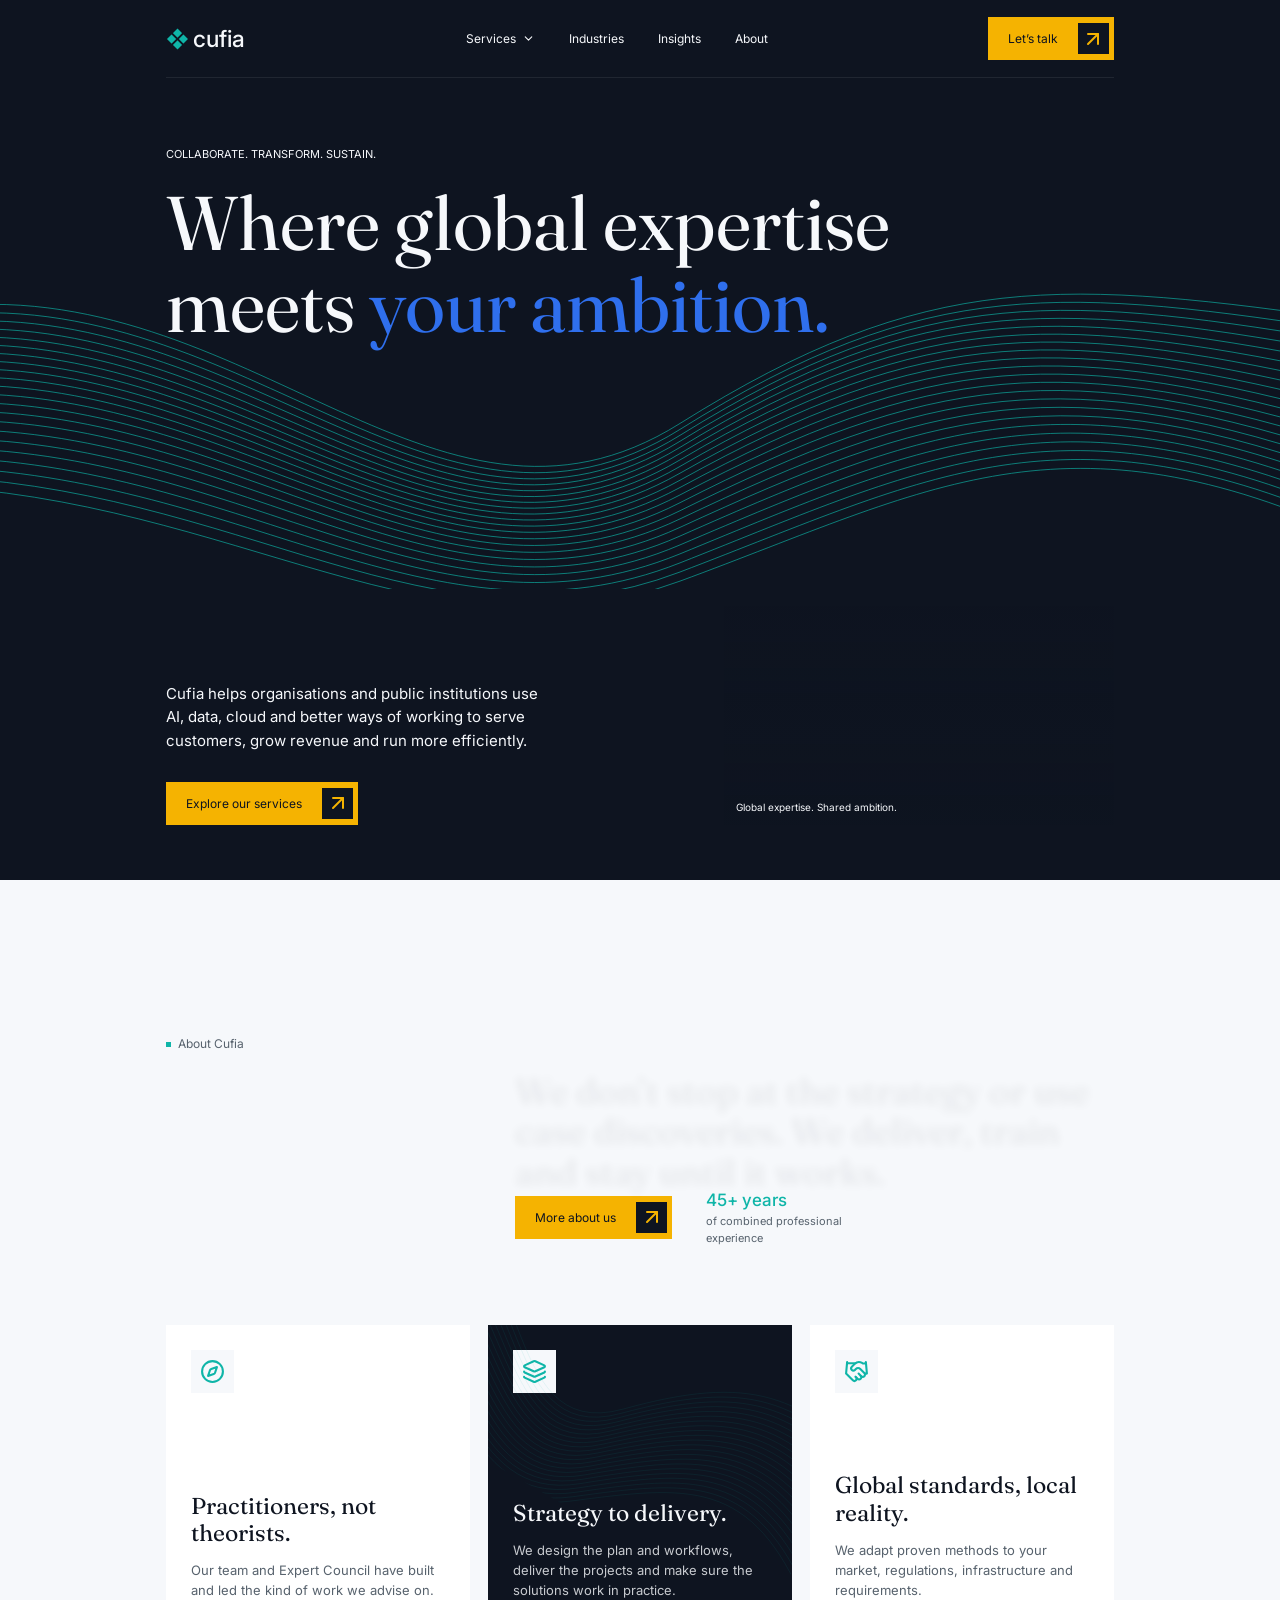
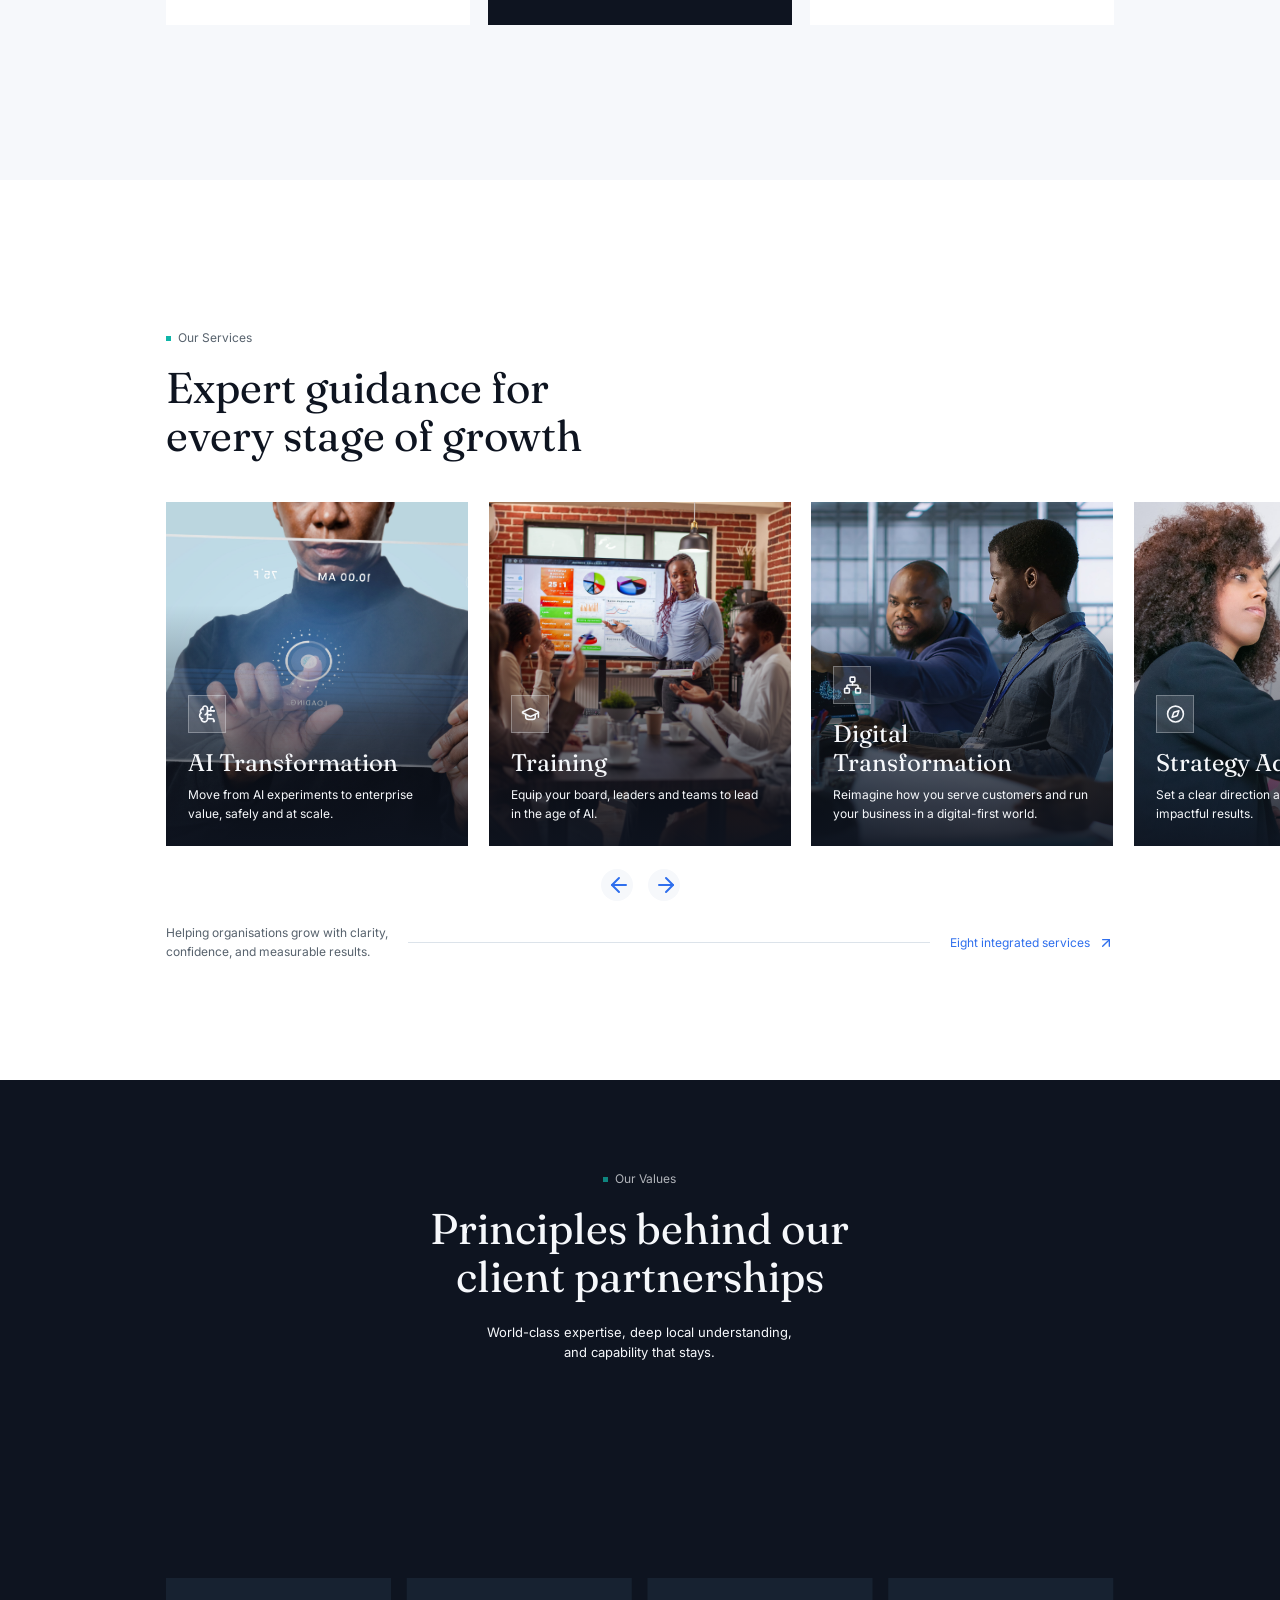
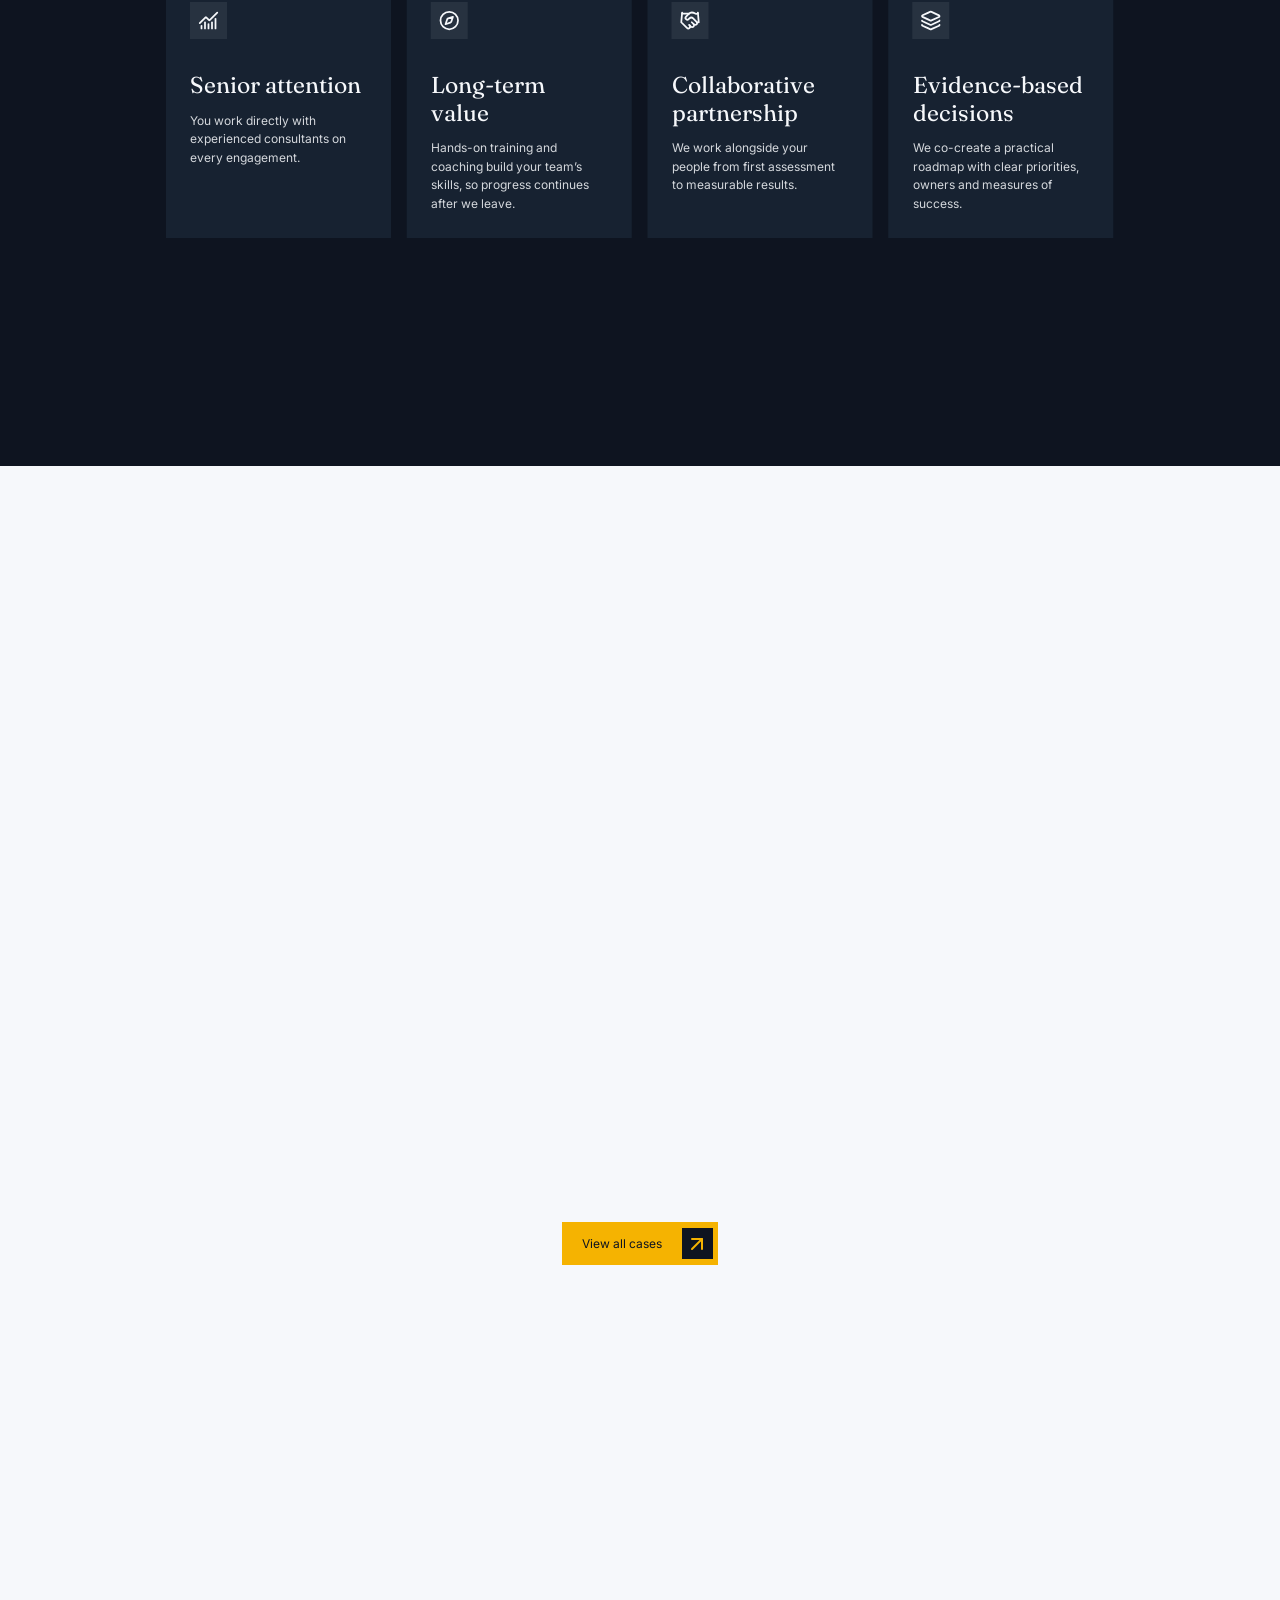
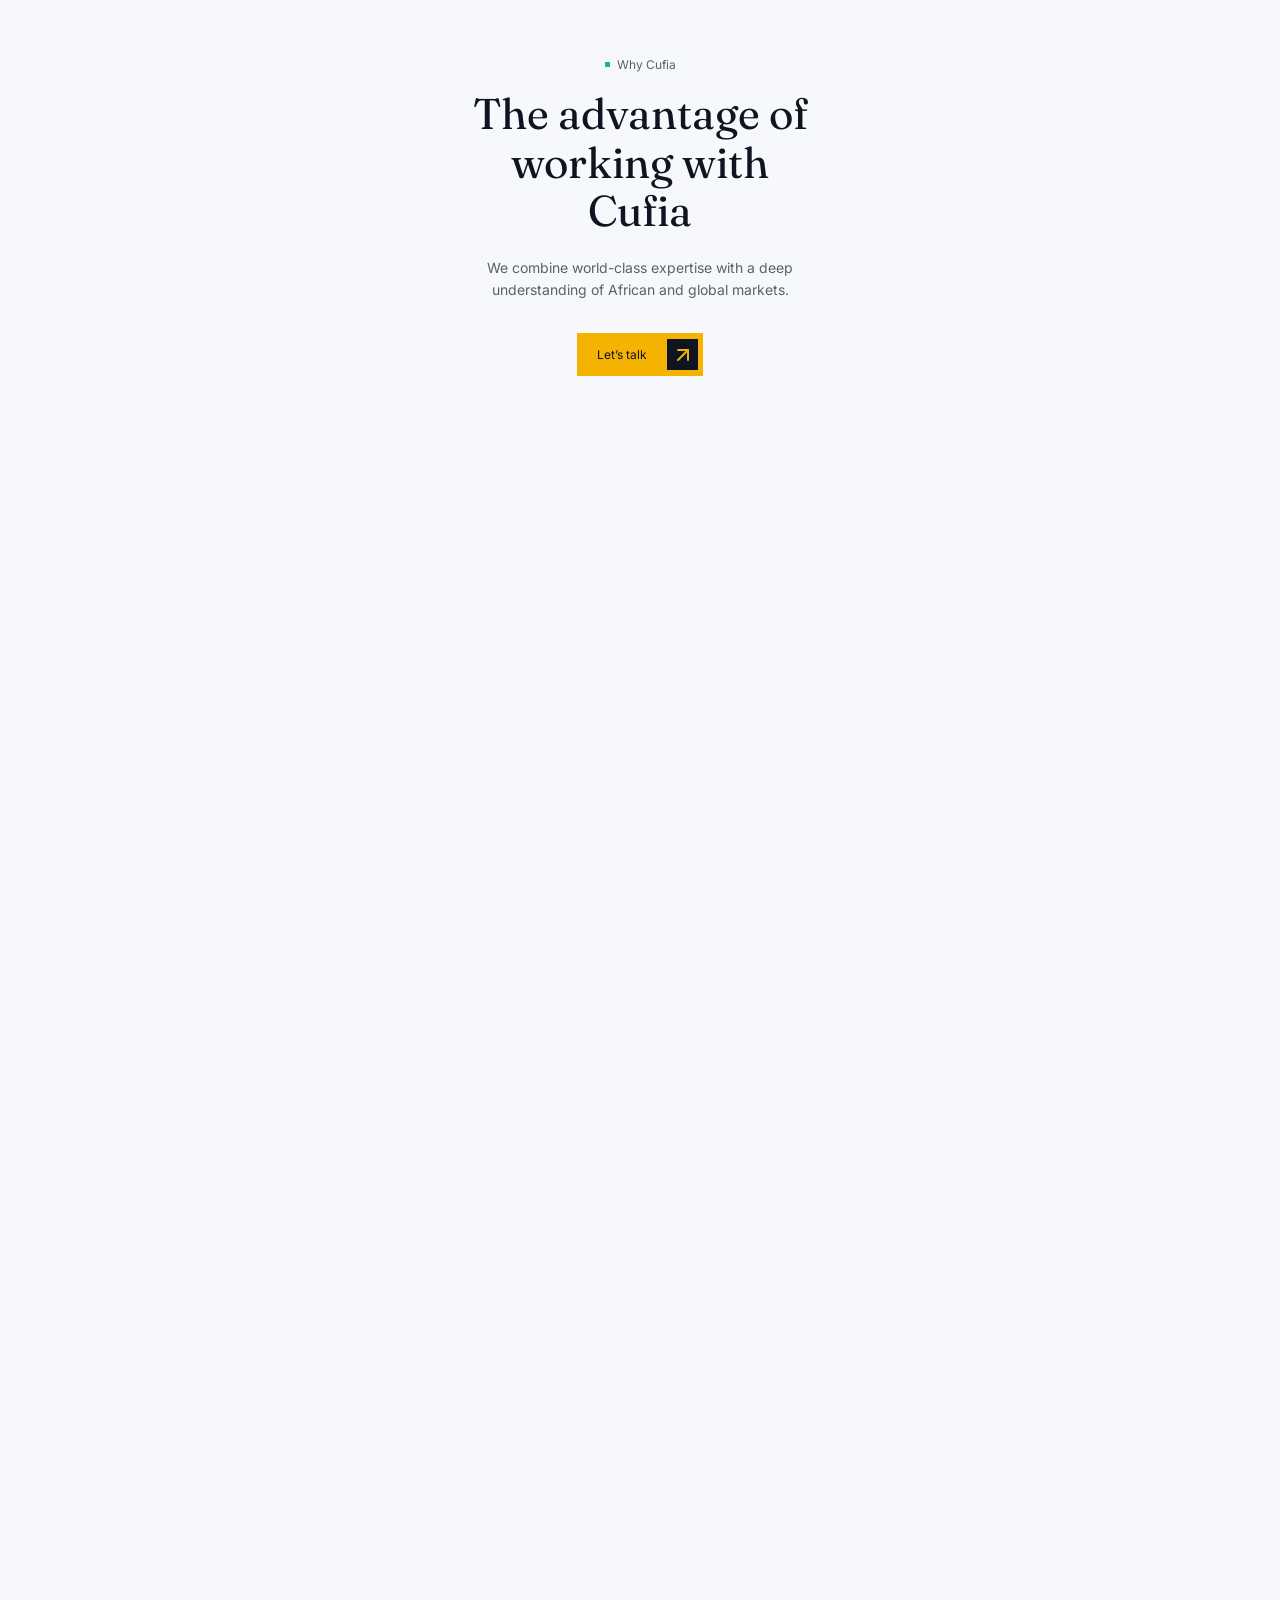
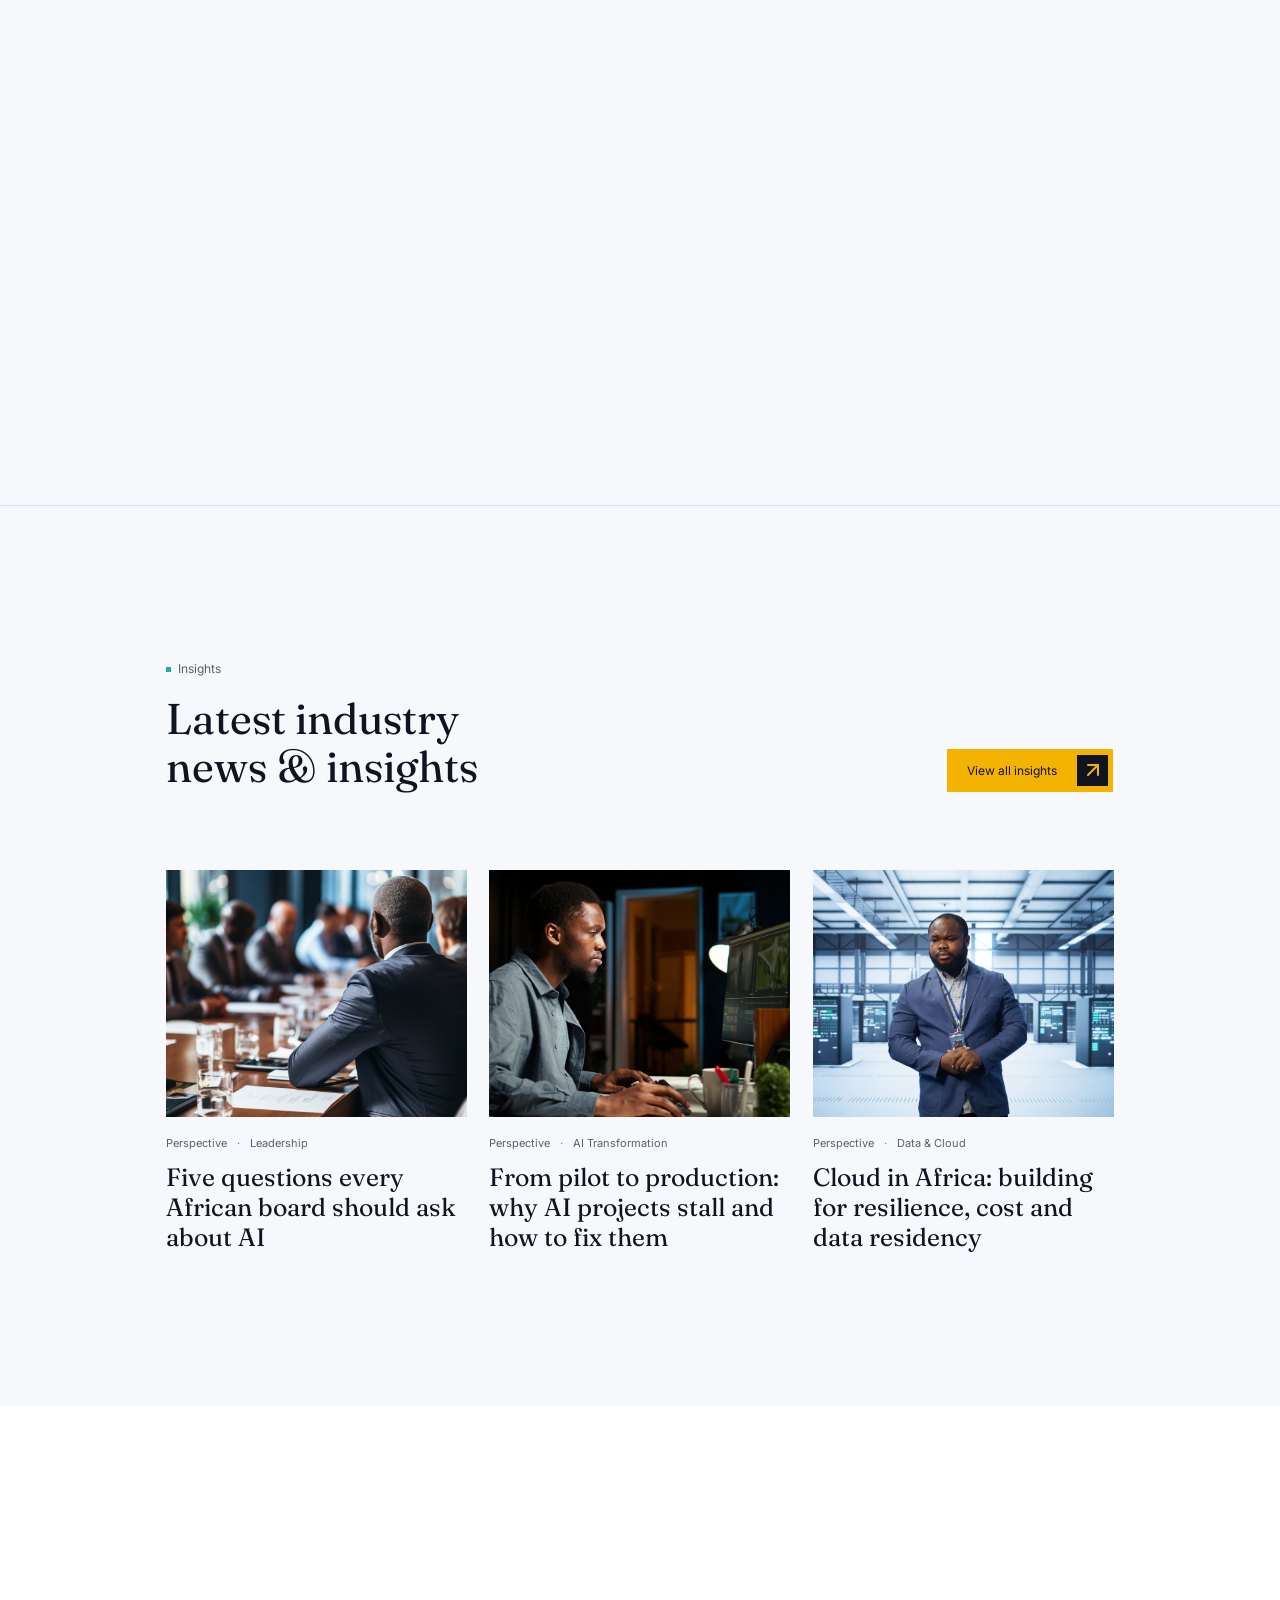
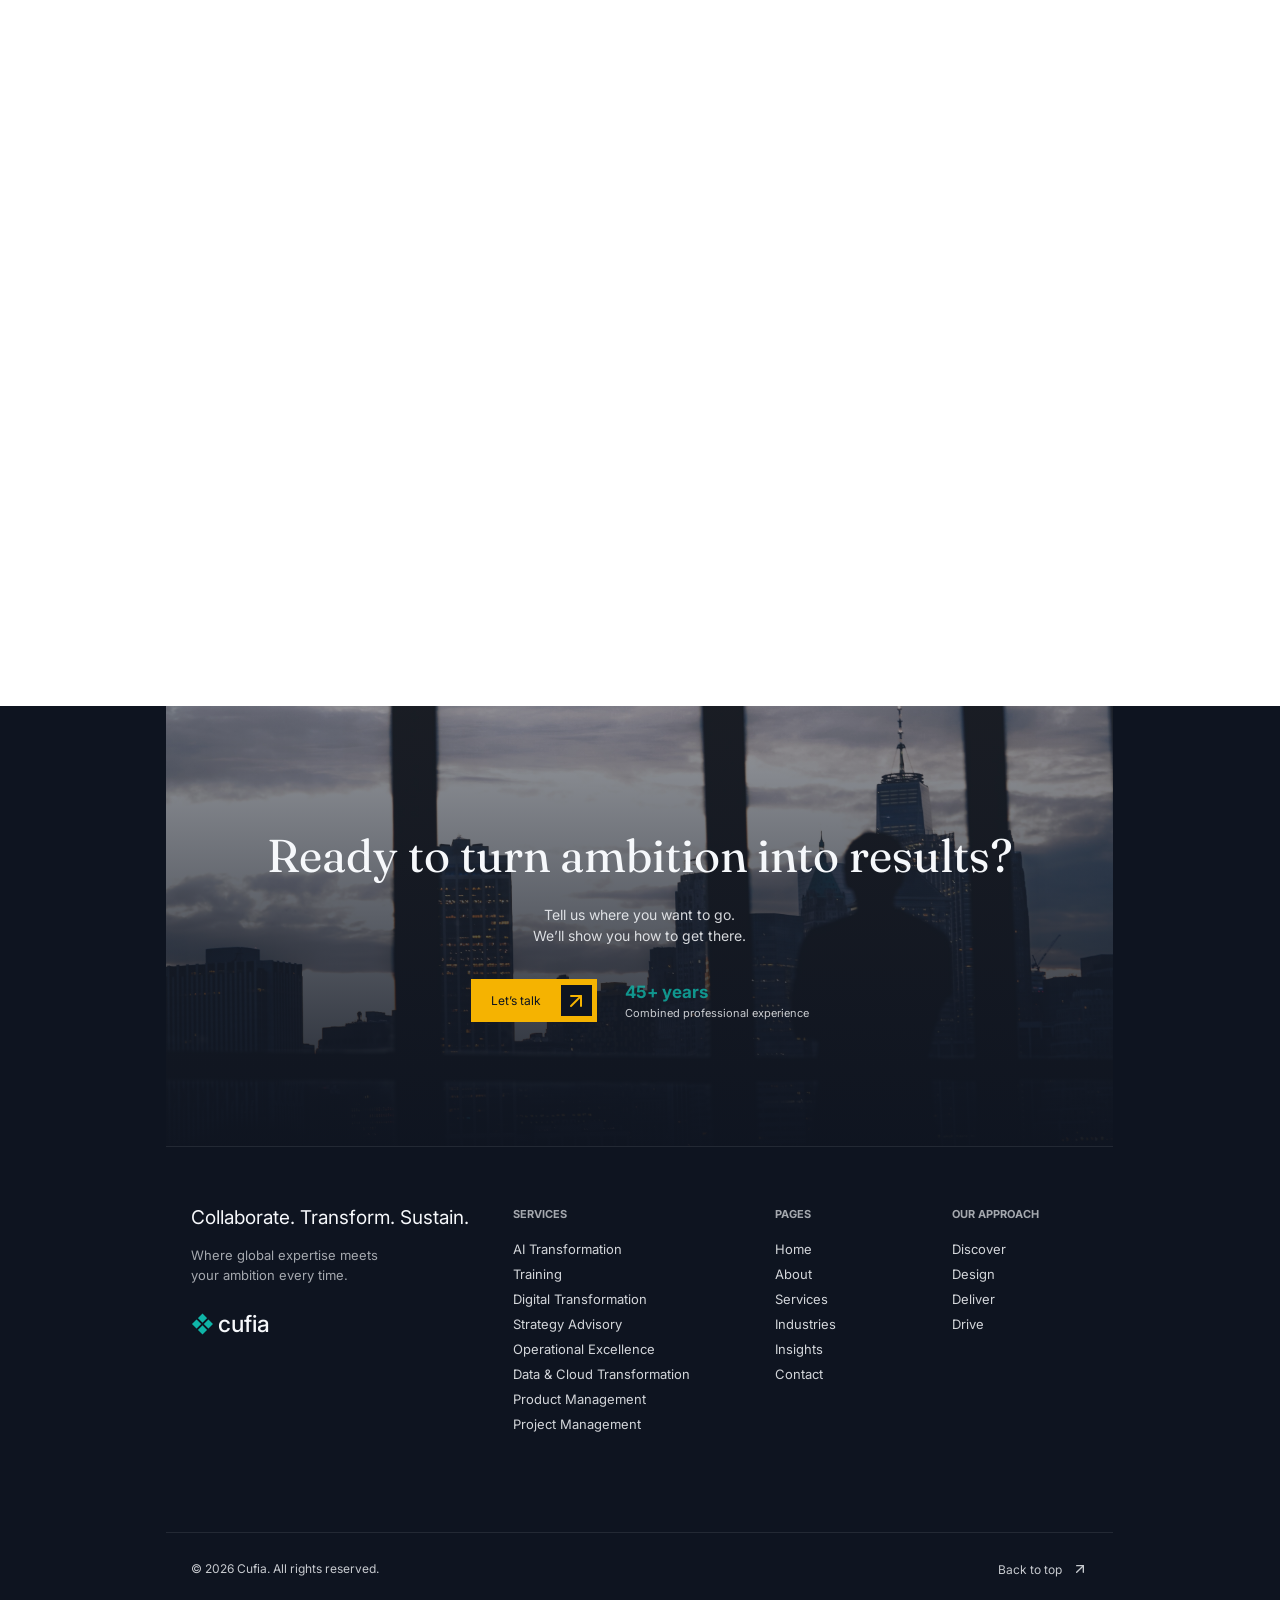
==== index.html @ ff581d77 "Re-organized code structure" ====
<!doctype html>

<html lang="en">
  <head>
    <meta charset="utf-8" />
    <meta content="width=device-width, initial-scale=1" name="viewport" />
    <title>Cufia | Global expertise meets your ambition</title>
    <meta
      content="Cufia helps organisations turn AI, data, cloud and strategy into measurable results."
      name="description"
    />
    <meta
      content="Cufia | Global expertise meets your ambition"
      property="og:title"
    />
    <meta
      content="Collaborate. Transform. Sustain."
      property="og:description"
    />
    <meta content="website" property="og:type" />
    <meta content="summary_large_image" name="twitter:card" />
    <link
      href="https://fonts.googleapis.com/css2?family=Fraunces:opsz,wght@9..144,400;9..144,500&amp;family=Inter:wght@400;500;600&amp;display=swap"
      rel="stylesheet"
    />
    <link rel="stylesheet" href="styles.css" />
  </head>
  <body>
    <main class="cufia-page" id="top">
      <!-- ==================== HERO SECTION ==================== -->
      <section class="hero-section screen-section">
        <!-- ==================== HEADER & NAVIGATION ==================== -->
        <header class="site-header wrap">
          <a aria-label="Cufia home" class="logo" href="#top"
            ><span class="brand-mark">❖</span>cufia</a
          >
          <nav aria-label="Main navigation" class="desktop-nav">
            <details class="services-menu">
              <summary>
                Services
                <svg
                  aria-hidden="true"
                  class="lucide lucide-chevron-down"
                  fill="none"
                  height="13"
                  stroke="currentColor"
                  stroke-linecap="round"
                  stroke-linejoin="round"
                  stroke-width="2"
                  viewbox="0 0 24 24"
                  width="13"
                  xmlns="http://www.w3.org/2000/svg"
                >
                  <path d="m6 9 6 6 6-6"></path>
                </svg>
              </summary>
              <div class="services-dropdown">
                <a href="#service-0"
                  >AI Transformation<svg
                    aria-hidden="true"
                    class="lucide lucide-arrow-up-right"
                    fill="none"
                    height="14"
                    stroke="currentColor"
                    stroke-linecap="round"
                    stroke-linejoin="round"
                    stroke-width="2"
                    viewbox="0 0 24 24"
                    width="14"
                    xmlns="http://www.w3.org/2000/svg"
                  >
                    <path d="M7 7h10v10"></path>
                    <path d="M7 17 17 7"></path></svg></a
                ><a href="#service-1"
                  >Training<svg
                    aria-hidden="true"
                    class="lucide lucide-arrow-up-right"
                    fill="none"
                    height="14"
                    stroke="currentColor"
                    stroke-linecap="round"
                    stroke-linejoin="round"
                    stroke-width="2"
                    viewbox="0 0 24 24"
                    width="14"
                    xmlns="http://www.w3.org/2000/svg"
                  >
                    <path d="M7 7h10v10"></path>
                    <path d="M7 17 17 7"></path></svg></a
                ><a href="#service-2"
                  >Digital Transformation<svg
                    aria-hidden="true"
                    class="lucide lucide-arrow-up-right"
                    fill="none"
                    height="14"
                    stroke="currentColor"
                    stroke-linecap="round"
                    stroke-linejoin="round"
                    stroke-width="2"
                    viewbox="0 0 24 24"
                    width="14"
                    xmlns="http://www.w3.org/2000/svg"
                  >
                    <path d="M7 7h10v10"></path>
                    <path d="M7 17 17 7"></path></svg></a
                ><a href="#service-3"
                  >Strategy Advisory<svg
                    aria-hidden="true"
                    class="lucide lucide-arrow-up-right"
                    fill="none"
                    height="14"
                    stroke="currentColor"
                    stroke-linecap="round"
                    stroke-linejoin="round"
                    stroke-width="2"
                    viewbox="0 0 24 24"
                    width="14"
                    xmlns="http://www.w3.org/2000/svg"
                  >
                    <path d="M7 7h10v10"></path>
                    <path d="M7 17 17 7"></path></svg></a
                ><a href="#service-4"
                  >Operational Excellence<svg
                    aria-hidden="true"
                    class="lucide lucide-arrow-up-right"
                    fill="none"
                    height="14"
                    stroke="currentColor"
                    stroke-linecap="round"
                    stroke-linejoin="round"
                    stroke-width="2"
                    viewbox="0 0 24 24"
                    width="14"
                    xmlns="http://www.w3.org/2000/svg"
                  >
                    <path d="M7 7h10v10"></path>
                    <path d="M7 17 17 7"></path></svg></a
                ><a href="#service-5"
                  >Data &amp; Cloud Transformation<svg
                    aria-hidden="true"
                    class="lucide lucide-arrow-up-right"
                    fill="none"
                    height="14"
                    stroke="currentColor"
                    stroke-linecap="round"
                    stroke-linejoin="round"
                    stroke-width="2"
                    viewbox="0 0 24 24"
                    width="14"
                    xmlns="http://www.w3.org/2000/svg"
                  >
                    <path d="M7 7h10v10"></path>
                    <path d="M7 17 17 7"></path></svg></a
                ><a href="#service-6"
                  >Product Management<svg
                    aria-hidden="true"
                    class="lucide lucide-arrow-up-right"
                    fill="none"
                    height="14"
                    stroke="currentColor"
                    stroke-linecap="round"
                    stroke-linejoin="round"
                    stroke-width="2"
                    viewbox="0 0 24 24"
                    width="14"
                    xmlns="http://www.w3.org/2000/svg"
                  >
                    <path d="M7 7h10v10"></path>
                    <path d="M7 17 17 7"></path></svg></a
                ><a href="#service-7"
                  >Project Management<svg
                    aria-hidden="true"
                    class="lucide lucide-arrow-up-right"
                    fill="none"
                    height="14"
                    stroke="currentColor"
                    stroke-linecap="round"
                    stroke-linejoin="round"
                    stroke-width="2"
                    viewbox="0 0 24 24"
                    width="14"
                    xmlns="http://www.w3.org/2000/svg"
                  >
                    <path d="M7 7h10v10"></path>
                    <path d="M7 17 17 7"></path></svg
                ></a>
              </div>
            </details>
            <a href="#industries">Industries</a><a href="#insights">Insights</a
            ><a href="#about">About</a>
          </nav>
          <a
            class="inline-flex items-center justify-center gap-2 whitespace-nowrap rounded-md text-sm font-medium cursor-pointer transition-colors focus-visible:outline-none focus-visible:ring-1 focus-visible:ring-ring disabled:pointer-events-none disabled:opacity-50 disabled:cursor-not-allowed [&amp;_svg]:pointer-events-none [&amp;_svg]:size-4 [&amp;_svg]:shrink-0 bg-primary text-primary-foreground shadow hover:bg-primary/90 h-9 px-4 py-2 cufia-cta"
            href="#contact"
            >Let’s talk<span
              ><svg
                aria-hidden="true"
                class="lucide lucide-arrow-up-right"
                fill="none"
                height="24"
                stroke="currentColor"
                stroke-linecap="round"
                stroke-linejoin="round"
                stroke-width="2"
                viewbox="0 0 24 24"
                width="24"
                xmlns="http://www.w3.org/2000/svg"
              >
                <path d="M7 7h10v10"></path>
                <path d="M7 17 17 7"></path></svg></span
          ></a>
          <details class="mobile-menu">
            <summary aria-label="Open navigation">
              <svg
                aria-hidden="true"
                class="lucide lucide-menu"
                fill="none"
                height="24"
                stroke="currentColor"
                stroke-linecap="round"
                stroke-linejoin="round"
                stroke-width="2"
                viewbox="0 0 24 24"
                width="24"
                xmlns="http://www.w3.org/2000/svg"
              >
                <path d="M4 5h16"></path>
                <path d="M4 12h16"></path>
                <path d="M4 19h16"></path>
              </svg>
            </summary>
            <nav>
              <a href="#services">Services</a
              ><a class="mobile-service" href="#service-0">AI Transformation</a
              ><a class="mobile-service" href="#service-1">Training</a
              ><a class="mobile-service" href="#service-2"
                >Digital Transformation</a
              ><a class="mobile-service" href="#service-3">Strategy Advisory</a
              ><a class="mobile-service" href="#service-4"
                >Operational Excellence</a
              ><a class="mobile-service" href="#service-5"
                >Data &amp; Cloud Transformation</a
              ><a class="mobile-service" href="#service-6">Product Management</a
              ><a class="mobile-service" href="#service-7">Project Management</a
              ><a href="#industries">Industries</a
              ><a href="#insights">Insights</a><a href="#about">About</a>
            </nav>
          </details>
        </header>
        <div class="hero-heading wrap">
          <p class="hero-kicker reveal-item reveal-delay-1">
            COLLABORATE. TRANSFORM. SUSTAIN.
          </p>
          <h1 class="reveal-item reveal-delay-2">
            Where global expertise <br />meets <em>your ambition.</em>
          </h1>
        </div>
        <svg
          aria-hidden="true"
          class="waves reveal-fade reveal-delay-3"
          preserveaspectratio="none"
          viewbox="0 0 1600 400"
        >
          <path
            d="M -100 65 C 300 -15, 540 370, 850 200 S 1330 20, 1700 70"
          ></path>
          <path
            d="M -100 75 C 300 0, 540 377, 850 209 S 1330 28, 1700 83"
          ></path>
          <path
            d="M -100 85 C 300 15, 540 384, 850 218 S 1330 36, 1700 96"
          ></path>
          <path
            d="M -100 95 C 300 30, 540 391, 850 227 S 1330 44, 1700 109"
          ></path>
          <path
            d="M -100 105 C 300 45, 540 398, 850 236 S 1330 52, 1700 122"
          ></path>
          <path
            d="M -100 115 C 300 60, 540 405, 850 245 S 1330 60, 1700 135"
          ></path>
          <path
            d="M -100 125 C 300 75, 540 412, 850 254 S 1330 68, 1700 148"
          ></path>
          <path
            d="M -100 135 C 300 90, 540 419, 850 263 S 1330 76, 1700 161"
          ></path>
          <path
            d="M -100 145 C 300 105, 540 426, 850 272 S 1330 84, 1700 174"
          ></path>
          <path
            d="M -100 155 C 300 120, 540 433, 850 281 S 1330 92, 1700 187"
          ></path>
          <path
            d="M -100 165 C 300 135, 540 440, 850 290 S 1330 100, 1700 200"
          ></path>
          <path
            d="M -100 175 C 300 150, 540 447, 850 299 S 1330 108, 1700 213"
          ></path>
          <path
            d="M -100 185 C 300 165, 540 454, 850 308 S 1330 116, 1700 226"
          ></path>
          <path
            d="M -100 195 C 300 180, 540 461, 850 317 S 1330 124, 1700 239"
          ></path>
          <path
            d="M -100 205 C 300 195, 540 468, 850 326 S 1330 132, 1700 252"
          ></path>
          <path
            d="M -100 215 C 300 210, 540 475, 850 335 S 1330 140, 1700 265"
          ></path>
          <path
            d="M -100 225 C 300 225, 540 482, 850 344 S 1330 148, 1700 278"
          ></path>
          <path
            d="M -100 235 C 300 240, 540 489, 850 353 S 1330 156, 1700 291"
          ></path>
          <path
            d="M -100 245 C 300 255, 540 496, 850 362 S 1330 164, 1700 304"
          ></path>
          <path
            d="M -100 255 C 300 270, 540 503, 850 371 S 1330 172, 1700 317"
          ></path>
          <path
            d="M -100 265 C 300 285, 540 510, 850 380 S 1330 180, 1700 330"
          ></path>
          <path
            d="M -100 275 C 300 300, 540 517, 850 389 S 1330 188, 1700 343"
          ></path>
        </svg>
        <div class="hero-bottom wrap">
          <div class="hero-description reveal-item reveal-delay-3">
            <p>
              Cufia helps organisations and public institutions use AI, data,
              cloud and better ways of working to serve customers, grow revenue
              and run more efficiently.
            </p>
            <a
              class="inline-flex items-center justify-center gap-2 whitespace-nowrap rounded-md text-sm font-medium cursor-pointer transition-colors focus-visible:outline-none focus-visible:ring-1 focus-visible:ring-ring disabled:pointer-events-none disabled:opacity-50 disabled:cursor-not-allowed [&amp;_svg]:pointer-events-none [&amp;_svg]:size-4 [&amp;_svg]:shrink-0 bg-primary text-primary-foreground shadow hover:bg-primary/90 h-9 px-4 py-2 cufia-cta"
              href="#services"
              >Explore our services<span
                ><svg
                  aria-hidden="true"
                  class="lucide lucide-arrow-up-right"
                  fill="none"
                  height="24"
                  stroke="currentColor"
                  stroke-linecap="round"
                  stroke-linejoin="round"
                  stroke-width="2"
                  viewbox="0 0 24 24"
                  width="24"
                  xmlns="http://www.w3.org/2000/svg"
                >
                  <path d="M7 7h10v10"></path>
                  <path d="M7 17 17 7"></path></svg></span
            ></a>
          </div>
          <figure class="hero-photo reveal-zoom reveal-delay-4">
              <video
              autoplay
              muted
              loop
              playsinline
              preload="auto"
              aria-label="Business planning"
            >
              <source src="Business planning.mp4" type="video/mp4" />
            </video>
            <figcaption>Global expertise. Shared ambition.</figcaption>
          </figure>
        </div>
      </section>
      <!-- ==================== ABOUT CUFIA SECTION ==================== -->
      <section class="about-section screen-section" id="about">
        <div class="wrap section-inner">
          <div class="about-intro">
            <p class="eyebrow"><span></span>About Cufia</p>
            <div>
              <h2
                aria-label="We don’t stop at the strategy or use case discoveries. We deliver, train and stay until it works."
                class="cascade-heading"
              >
                <span aria-hidden="true"
                  ><span class="cascade-word">We</span> </span
                ><span aria-hidden="true"
                  ><span class="cascade-word">don’t</span> </span
                ><span aria-hidden="true"
                  ><span class="cascade-word">stop</span> </span
                ><span aria-hidden="true"
                  ><span class="cascade-word">at</span> </span
                ><span aria-hidden="true"
                  ><span class="cascade-word">the</span> </span
                ><span aria-hidden="true"
                  ><span class="cascade-word">strategy</span> </span
                ><span aria-hidden="true"
                  ><span class="cascade-word">or</span> </span
                ><span aria-hidden="true"
                  ><span class="cascade-word">use</span> </span
                ><span aria-hidden="true"
                  ><span class="cascade-word">case</span> </span
                ><span aria-hidden="true"
                  ><span class="cascade-word">discoveries.</span> </span
                ><span aria-hidden="true"
                  ><span class="cascade-word">We</span> </span
                ><span aria-hidden="true"
                  ><span class="cascade-word">deliver,</span> </span
                ><span aria-hidden="true"
                  ><span class="cascade-word">train</span> </span
                ><span aria-hidden="true"
                  ><span class="cascade-word">and</span> </span
                ><span aria-hidden="true"
                  ><span class="cascade-word">stay</span> </span
                ><span aria-hidden="true"
                  ><span class="cascade-word">until</span> </span
                ><span aria-hidden="true"
                  ><span class="cascade-word">it</span> </span
                ><span aria-hidden="true"
                  ><span class="cascade-word">works.</span>
                </span>
              </h2>
              <div class="about-actions">
                <a
                  class="inline-flex items-center justify-center gap-2 whitespace-nowrap rounded-md text-sm font-medium cursor-pointer transition-colors focus-visible:outline-none focus-visible:ring-1 focus-visible:ring-ring disabled:pointer-events-none disabled:opacity-50 disabled:cursor-not-allowed [&amp;_svg]:pointer-events-none [&amp;_svg]:size-4 [&amp;_svg]:shrink-0 bg-primary text-primary-foreground shadow hover:bg-primary/90 h-9 px-4 py-2 cufia-cta"
                  href="#approach"
                  >More about us<span
                    ><svg
                      aria-hidden="true"
                      class="lucide lucide-arrow-up-right"
                      fill="none"
                      height="24"
                      stroke="currentColor"
                      stroke-linecap="round"
                      stroke-linejoin="round"
                      stroke-width="2"
                      viewbox="0 0 24 24"
                      width="24"
                      xmlns="http://www.w3.org/2000/svg"
                    >
                      <path d="M7 7h10v10"></path>
                      <path d="M7 17 17 7"></path></svg></span
                ></a>
                <p>
                  <strong>45+ years</strong><br />of combined professional
                  experience
                </p>
              </div>
            </div>
          </div>
          <div class="about-cards">
            <article class="reveal-item reveal-delay-1">
              <svg
                aria-hidden="true"
                class="lucide lucide-compass"
                fill="none"
                height="24"
                stroke="currentColor"
                stroke-linecap="round"
                stroke-linejoin="round"
                stroke-width="2"
                viewbox="0 0 24 24"
                width="24"
                xmlns="http://www.w3.org/2000/svg"
              >
                <circle cx="12" cy="12" r="10"></circle>
                <path
                  d="m16.24 7.76-1.804 5.411a2 2 0 0 1-1.265 1.265L7.76 16.24l1.804-5.411a2 2 0 0 1 1.265-1.265z"
                ></path>
              </svg>
              <div>
                <h3>Practitioners, not theorists.</h3>
                <p>
                  Our team and Expert Council have built and led the kind of
                  work we advise on.
                </p>
              </div>
            </article>
            <article class="highlight-card reveal-item reveal-delay-2">
              <svg
                aria-hidden="true"
                class="waves"
                preserveaspectratio="none"
                viewbox="0 0 1600 400"
              >
                <path
                  d="M -100 65 C 300 -15, 540 370, 850 200 S 1330 20, 1700 70"
                ></path>
                <path
                  d="M -100 75 C 300 0, 540 377, 850 209 S 1330 28, 1700 83"
                ></path>
                <path
                  d="M -100 85 C 300 15, 540 384, 850 218 S 1330 36, 1700 96"
                ></path>
                <path
                  d="M -100 95 C 300 30, 540 391, 850 227 S 1330 44, 1700 109"
                ></path>
                <path
                  d="M -100 105 C 300 45, 540 398, 850 236 S 1330 52, 1700 122"
                ></path>
                <path
                  d="M -100 115 C 300 60, 540 405, 850 245 S 1330 60, 1700 135"
                ></path>
                <path
                  d="M -100 125 C 300 75, 540 412, 850 254 S 1330 68, 1700 148"
                ></path>
                <path
                  d="M -100 135 C 300 90, 540 419, 850 263 S 1330 76, 1700 161"
                ></path>
                <path
                  d="M -100 145 C 300 105, 540 426, 850 272 S 1330 84, 1700 174"
                ></path>
                <path
                  d="M -100 155 C 300 120, 540 433, 850 281 S 1330 92, 1700 187"
                ></path>
                <path
                  d="M -100 165 C 300 135, 540 440, 850 290 S 1330 100, 1700 200"
                ></path>
                <path
                  d="M -100 175 C 300 150, 540 447, 850 299 S 1330 108, 1700 213"
                ></path>
                <path
                  d="M -100 185 C 300 165, 540 454, 850 308 S 1330 116, 1700 226"
                ></path>
                <path
                  d="M -100 195 C 300 180, 540 461, 850 317 S 1330 124, 1700 239"
                ></path>
                <path
                  d="M -100 205 C 300 195, 540 468, 850 326 S 1330 132, 1700 252"
                ></path>
                <path
                  d="M -100 215 C 300 210, 540 475, 850 335 S 1330 140, 1700 265"
                ></path>
                <path
                  d="M -100 225 C 300 225, 540 482, 850 344 S 1330 148, 1700 278"
                ></path>
                <path
                  d="M -100 235 C 300 240, 540 489, 850 353 S 1330 156, 1700 291"
                ></path>
                <path
                  d="M -100 245 C 300 255, 540 496, 850 362 S 1330 164, 1700 304"
                ></path>
                <path
                  d="M -100 255 C 300 270, 540 503, 850 371 S 1330 172, 1700 317"
                ></path>
                <path
                  d="M -100 265 C 300 285, 540 510, 850 380 S 1330 180, 1700 330"
                ></path>
                <path
                  d="M -100 275 C 300 300, 540 517, 850 389 S 1330 188, 1700 343"
                ></path></svg
              ><svg
                aria-hidden="true"
                class="lucide lucide-layers"
                fill="none"
                height="24"
                stroke="currentColor"
                stroke-linecap="round"
                stroke-linejoin="round"
                stroke-width="2"
                viewbox="0 0 24 24"
                width="24"
                xmlns="http://www.w3.org/2000/svg"
              >
                <path
                  d="M12.83 2.18a2 2 0 0 0-1.66 0L2.6 6.08a1 1 0 0 0 0 1.83l8.58 3.91a2 2 0 0 0 1.66 0l8.58-3.9a1 1 0 0 0 0-1.83z"
                ></path>
                <path
                  d="M2 12a1 1 0 0 0 .58.91l8.6 3.91a2 2 0 0 0 1.65 0l8.58-3.9A1 1 0 0 0 22 12"
                ></path>
                <path
                  d="M2 17a1 1 0 0 0 .58.91l8.6 3.91a2 2 0 0 0 1.65 0l8.58-3.9A1 1 0 0 0 22 17"
                ></path>
              </svg>
              <div>
                <h3>Strategy to delivery.</h3>
                <p>
                  We design the plan and workflows, deliver the projects and
                  make sure the solutions work in practice.
                </p>
              </div>
            </article>
            <article class="reveal-item reveal-delay-3">
              <svg
                aria-hidden="true"
                class="lucide lucide-handshake"
                fill="none"
                height="24"
                stroke="currentColor"
                stroke-linecap="round"
                stroke-linejoin="round"
                stroke-width="2"
                viewbox="0 0 24 24"
                width="24"
                xmlns="http://www.w3.org/2000/svg"
              >
                <path d="m11 17 2 2a1 1 0 1 0 3-3"></path>
                <path
                  d="m14 14 2.5 2.5a1 1 0 1 0 3-3l-3.88-3.88a3 3 0 0 0-4.24 0l-.88.88a1 1 0 1 1-3-3l2.81-2.81a5.79 5.79 0 0 1 7.06-.87l.47.28a2 2 0 0 0 1.42.25L21 4"
                ></path>
                <path d="m21 3 1 11h-2"></path>
                <path d="M3 3 2 14l6.5 6.5a1 1 0 1 0 3-3"></path>
                <path d="M3 4h8"></path>
              </svg>
              <div>
                <h3>Global standards, local reality.</h3>
                <p>
                  We adapt proven methods to your market, regulations,
                  infrastructure and requirements.
                </p>
              </div>
            </article>
          </div>
        </div>
      </section>
      <!-- ==================== SERVICES SECTION ==================== -->
      <section class="services-section screen-section" id="services">
        <div class="wrap section-heading reveal-item">
          <p class="eyebrow"><span></span>Our Services</p>
          <h2>Expert guidance for<br />every stage of growth</h2>
        </div>
        <div class="service-rail">
          <article
            class="service-card reveal-item reveal-delay-1"
            id="service-0"
          >
            <img
              alt="AI Transformation — professional expertise"
              src="AI Transformation.jpg"
            />
            <div class="service-card-content">
              <span class="photo-icon"
                ><svg
                  aria-hidden="true"
                  class="lucide lucide-brain-circuit"
                  fill="none"
                  height="24"
                  stroke="currentColor"
                  stroke-linecap="round"
                  stroke-linejoin="round"
                  stroke-width="2"
                  viewbox="0 0 24 24"
                  width="24"
                  xmlns="http://www.w3.org/2000/svg"
                >
                  <path
                    d="M12 5a3 3 0 1 0-5.997.125 4 4 0 0 0-2.526 5.77 4 4 0 0 0 .556 6.588A4 4 0 1 0 12 18Z"
                  ></path>
                  <path d="M9 13a4.5 4.5 0 0 0 3-4"></path>
                  <path d="M6.003 5.125A3 3 0 0 0 6.401 6.5"></path>
                  <path d="M3.477 10.896a4 4 0 0 1 .585-.396"></path>
                  <path d="M6 18a4 4 0 0 1-1.967-.516"></path>
                  <path d="M12 13h4"></path>
                  <path d="M12 18h6a2 2 0 0 1 2 2v1"></path>
                  <path d="M12 8h8"></path>
                  <path d="M16 8V5a2 2 0 0 1 2-2"></path>
                  <circle cx="16" cy="13" r=".5"></circle>
                  <circle cx="18" cy="3" r=".5"></circle>
                  <circle cx="20" cy="21" r=".5"></circle>
                  <circle cx="20" cy="8" r=".5"></circle></svg
              ></span>
              <h3>AI Transformation</h3>
              <p>
                Move from AI experiments to enterprise value, safely and at
                scale.
              </p>
            </div>
          </article>
          <article
            class="service-card reveal-item reveal-delay-2"
            id="service-1"
          >
            <img
              alt="Training — professional expertise"
              src="AI Training.jpg"
            />
            <div class="service-card-content">
              <span class="photo-icon"
                ><svg
                  aria-hidden="true"
                  class="lucide lucide-graduation-cap"
                  fill="none"
                  height="24"
                  stroke="currentColor"
                  stroke-linecap="round"
                  stroke-linejoin="round"
                  stroke-width="2"
                  viewbox="0 0 24 24"
                  width="24"
                  xmlns="http://www.w3.org/2000/svg"
                >
                  <path
                    d="M21.42 10.922a1 1 0 0 0-.019-1.838L12.83 5.18a2 2 0 0 0-1.66 0L2.6 9.08a1 1 0 0 0 0 1.832l8.57 3.908a2 2 0 0 0 1.66 0z"
                  ></path>
                  <path d="M22 10v6"></path>
                  <path d="M6 12.5V16a6 3 0 0 0 12 0v-3.5"></path></svg
              ></span>
              <h3>Training</h3>
              <p>
                Equip your board, leaders and teams to lead in the age of AI.
              </p>
            </div>
          </article>
          <article
            class="service-card reveal-item reveal-delay-3"
            id="service-2"
          >
            <img
              alt="Digital Transformation — professional expertise"
              src="Digital Transformation.jpg"
            />
            <div class="service-card-content">
              <span class="photo-icon"
                ><svg
                  aria-hidden="true"
                  class="lucide lucide-network"
                  fill="none"
                  height="24"
                  stroke="currentColor"
                  stroke-linecap="round"
                  stroke-linejoin="round"
                  stroke-width="2"
                  viewbox="0 0 24 24"
                  width="24"
                  xmlns="http://www.w3.org/2000/svg"
                >
                  <rect height="6" rx="1" width="6" x="16" y="16"></rect>
                  <rect height="6" rx="1" width="6" x="2" y="16"></rect>
                  <rect height="6" rx="1" width="6" x="9" y="2"></rect>
                  <path d="M5 16v-3a1 1 0 0 1 1-1h12a1 1 0 0 1 1 1v3"></path>
                  <path d="M12 12V8"></path></svg
              ></span>
              <h3>Digital Transformation</h3>
              <p>
                Reimagine how you serve customers and run your business in a
                digital-first world.
              </p>
            </div>
          </article>
          <article
            class="service-card reveal-item reveal-delay-4"
            id="service-3"
          >
            <img
              alt="Strategy Advisory — professional expertise"
              src="Strategy Advisory.jpg"
            />
            <div class="service-card-content">
              <span class="photo-icon"
                ><svg
                  aria-hidden="true"
                  class="lucide lucide-compass"
                  fill="none"
                  height="24"
                  stroke="currentColor"
                  stroke-linecap="round"
                  stroke-linejoin="round"
                  stroke-width="2"
                  viewbox="0 0 24 24"
                  width="24"
                  xmlns="http://www.w3.org/2000/svg"
                >
                  <circle cx="12" cy="12" r="10"></circle>
                  <path
                    d="m16.24 7.76-1.804 5.411a2 2 0 0 1-1.265 1.265L7.76 16.24l1.804-5.411a2 2 0 0 1 1.265-1.265z"
                  ></path></svg
              ></span>
              <h3>Strategy Advisory</h3>
              <p>
                Set a clear direction and turn strategy into impactful results.
              </p>
            </div>
          </article>
          <article
            class="service-card reveal-item reveal-delay-1"
            id="service-4"
          >
            <img
              alt="Operational Excellence — professional expertise"
              src="Operations.jpg"
            />
            <div class="service-card-content">
              <span class="photo-icon"
                ><svg
                  aria-hidden="true"
                  class="lucide lucide-settings2 lucide-settings-2"
                  fill="none"
                  height="24"
                  stroke="currentColor"
                  stroke-linecap="round"
                  stroke-linejoin="round"
                  stroke-width="2"
                  viewbox="0 0 24 24"
                  width="24"
                  xmlns="http://www.w3.org/2000/svg"
                >
                  <path d="M14 17H5"></path>
                  <path d="M19 7h-9"></path>
                  <circle cx="17" cy="17" r="3"></circle>
                  <circle cx="7" cy="7" r="3"></circle></svg
              ></span>
              <h3>Operational Excellence</h3>
              <p>Faster processes, lower costs and higher productivity.</p>
            </div>
          </article>
          <article
            class="service-card reveal-item reveal-delay-2"
            id="service-5"
          >
            <img
              alt="Data &amp; Cloud Transformation — professional expertise"
              src="Cloud.jpg"
            />
            <div class="service-card-content">
              <span class="photo-icon"
                ><svg
                  aria-hidden="true"
                  class="lucide lucide-cloud"
                  fill="none"
                  height="24"
                  stroke="currentColor"
                  stroke-linecap="round"
                  stroke-linejoin="round"
                  stroke-width="2"
                  viewbox="0 0 24 24"
                  width="24"
                  xmlns="http://www.w3.org/2000/svg"
                >
                  <path
                    d="M17.5 19H9a7 7 0 1 1 6.71-9h1.79a4.5 4.5 0 1 1 0 9Z"
                  ></path></svg
              ></span>
              <h3>Data &amp; Cloud Transformation</h3>
              <p>
                Turn data into decisions and build the modern foundations AI
                depends on.
              </p>
            </div>
          </article>
          <article
            class="service-card reveal-item reveal-delay-3"
            id="service-6"
          >
            <img
              alt="Product Management — professional expertise"
              src="Product Management.jpg"
            />
            <div class="service-card-content">
              <span class="photo-icon"
                ><svg
                  aria-hidden="true"
                  class="lucide lucide-package"
                  fill="none"
                  height="24"
                  stroke="currentColor"
                  stroke-linecap="round"
                  stroke-linejoin="round"
                  stroke-width="2"
                  viewbox="0 0 24 24"
                  width="24"
                  xmlns="http://www.w3.org/2000/svg"
                >
                  <path
                    d="M11 21.73a2 2 0 0 0 2 0l7-4A2 2 0 0 0 21 16V8a2 2 0 0 0-1-1.73l-7-4a2 2 0 0 0-2 0l-7 4A2 2 0 0 0 3 8v8a2 2 0 0 0 1 1.73z"
                  ></path>
                  <path d="M12 22V12"></path>
                  <polyline points="3.29 7 12 12 20.71 7"></polyline>
                  <path d="m7.5 4.27 9 5.15"></path></svg
              ></span>
              <h3>Product Management</h3>
              <p>
                Build and support digital products customers love and that grow
                your business.
              </p>
            </div>
          </article>
          <article
            class="service-card reveal-item reveal-delay-4"
            id="service-7"
          >
            <img
              alt="Project Management — professional expertise"
              src="Project Management.jpg"
            />
            <div class="service-card-content">
              <span class="photo-icon"
                ><svg
                  aria-hidden="true"
                  class="lucide lucide-list-checks"
                  fill="none"
                  height="24"
                  stroke="currentColor"
                  stroke-linecap="round"
                  stroke-linejoin="round"
                  stroke-width="2"
                  viewbox="0 0 24 24"
                  width="24"
                  xmlns="http://www.w3.org/2000/svg"
                >
                  <path d="M13 5h8"></path>
                  <path d="M13 12h8"></path>
                  <path d="M13 19h8"></path>
                  <path d="m3 17 2 2 4-4"></path>
                  <path d="m3 7 2 2 4-4"></path></svg
              ></span>
              <h3>Project Management</h3>
              <p>
                Deliver critical programmes on time, on budget and with the
                promised benefits.
              </p>
            </div>
          </article>
        </div>
        <div class="carousel-controls reveal-item reveal-delay-2">
          <button
            aria-label="Previous services"
            class="inline-flex items-center justify-center gap-2 whitespace-nowrap rounded-md text-sm font-medium cursor-pointer transition-colors focus-visible:outline-none focus-visible:ring-1 focus-visible:ring-ring disabled:pointer-events-none disabled:opacity-50 disabled:cursor-not-allowed [&amp;_svg]:pointer-events-none [&amp;_svg]:size-4 [&amp;_svg]:shrink-0 hover:bg-accent hover:text-accent-foreground h-9 w-9"
            data-carousel="prev"
            title="Previous services"
          >
            <svg
              aria-hidden="true"
              class="lucide lucide-arrow-left"
              fill="none"
              height="24"
              stroke="currentColor"
              stroke-linecap="round"
              stroke-linejoin="round"
              stroke-width="2"
              viewbox="0 0 24 24"
              width="24"
              xmlns="http://www.w3.org/2000/svg"
            >
              <path d="m12 19-7-7 7-7"></path>
              <path d="M19 12H5"></path>
            </svg></button
          ><button
            aria-label="Next services"
            class="inline-flex items-center justify-center gap-2 whitespace-nowrap rounded-md text-sm font-medium cursor-pointer transition-colors focus-visible:outline-none focus-visible:ring-1 focus-visible:ring-ring disabled:pointer-events-none disabled:opacity-50 disabled:cursor-not-allowed [&amp;_svg]:pointer-events-none [&amp;_svg]:size-4 [&amp;_svg]:shrink-0 hover:bg-accent hover:text-accent-foreground h-9 w-9"
            data-carousel="next"
            title="Next services"
          >
            <svg
              aria-hidden="true"
              class="lucide lucide-arrow-right"
              fill="none"
              height="24"
              stroke="currentColor"
              stroke-linecap="round"
              stroke-linejoin="round"
              stroke-width="2"
              viewbox="0 0 24 24"
              width="24"
              xmlns="http://www.w3.org/2000/svg"
            >
              <path d="M5 12h14"></path>
              <path d="m12 5 7 7-7 7"></path>
            </svg>
          </button>
        </div>
        <div class="wrap services-bottom">
          <p>
            Helping organisations grow with clarity,<br />confidence, and
            measurable results.
          </p>
          <span class="rule"></span
          ><a href="#services"
            >Eight integrated services
            <svg
              aria-hidden="true"
              class="lucide lucide-arrow-up-right"
              fill="none"
              height="16"
              stroke="currentColor"
              stroke-linecap="round"
              stroke-linejoin="round"
              stroke-width="2"
              viewbox="0 0 24 24"
              width="16"
              xmlns="http://www.w3.org/2000/svg"
            >
              <path d="M7 7h10v10"></path>
              <path d="M7 17 17 7"></path></svg
          ></a>
        </div>
      </section>
      <!-- ==================== OUR APPROACH / OPERATING MODEL ==================== -->
      <section class="values-section screen-section" id="approach">
        <div class="wrap section-inner">
          <div class="center-heading reveal-item">
            <p class="eyebrow"><span></span>Our Values</p>
            <h2>Principles behind our<br />client partnerships</h2>
            <p>
              World-class expertise, deep local understanding,<br />and
              capability that stays.
            </p>
          </div>
          <div class="values-grid">
            <div class="value-stack">
              <article>
                <svg
                  aria-hidden="true"
                  class="lucide lucide-chart-no-axes-combined"
                  fill="none"
                  height="24"
                  stroke="currentColor"
                  stroke-linecap="round"
                  stroke-linejoin="round"
                  stroke-width="2"
                  viewbox="0 0 24 24"
                  width="24"
                  xmlns="http://www.w3.org/2000/svg"
                >
                  <path d="M12 16v5"></path>
                  <path d="M16 14v7"></path>
                  <path d="M20 10v11"></path>
                  <path
                    d="m22 3-8.646 8.646a.5.5 0 0 1-.708 0L9.354 8.354a.5.5 0 0 0-.707 0L2 15"
                  ></path>
                  <path d="M4 18v3"></path>
                  <path d="M8 14v7"></path>
                </svg>
                <h3>Senior attention</h3>
                <p>
                  You work directly with experienced consultants on every
                  engagement.
                </p>
              </article>
              <article>
                <svg
                  aria-hidden="true"
                  class="lucide lucide-compass"
                  fill="none"
                  height="24"
                  stroke="currentColor"
                  stroke-linecap="round"
                  stroke-linejoin="round"
                  stroke-width="2"
                  viewbox="0 0 24 24"
                  width="24"
                  xmlns="http://www.w3.org/2000/svg"
                >
                  <circle cx="12" cy="12" r="10"></circle>
                  <path
                    d="m16.24 7.76-1.804 5.411a2 2 0 0 1-1.265 1.265L7.76 16.24l1.804-5.411a2 2 0 0 1 1.265-1.265z"
                  ></path>
                </svg>
                <h3>Long-term value</h3>
                <p>
                  Hands-on training and coaching build your team’s skills, so
                  progress continues after we leave.
                </p>
              </article>
            </div>
            <img
              alt="A professional focused on thoughtful hands-on work"
              class="values-photo"
              src="Values.jpg"
            />
            <div class="value-stack">
              <article>
                <svg
                  aria-hidden="true"
                  class="lucide lucide-handshake"
                  fill="none"
                  height="24"
                  stroke="currentColor"
                  stroke-linecap="round"
                  stroke-linejoin="round"
                  stroke-width="2"
                  viewbox="0 0 24 24"
                  width="24"
                  xmlns="http://www.w3.org/2000/svg"
                >
                  <path d="m11 17 2 2a1 1 0 1 0 3-3"></path>
                  <path
                    d="m14 14 2.5 2.5a1 1 0 1 0 3-3l-3.88-3.88a3 3 0 0 0-4.24 0l-.88.88a1 1 0 1 1-3-3l2.81-2.81a5.79 5.79 0 0 1 7.06-.87l.47.28a2 2 0 0 0 1.42.25L21 4"
                  ></path>
                  <path d="m21 3 1 11h-2"></path>
                  <path d="M3 3 2 14l6.5 6.5a1 1 0 1 0 3-3"></path>
                  <path d="M3 4h8"></path>
                </svg>
                <h3>Collaborative partnership</h3>
                <p>
                  We work alongside your people from first assessment to
                  measurable results.
                </p>
              </article>
              <article>
                <svg
                  aria-hidden="true"
                  class="lucide lucide-layers"
                  fill="none"
                  height="24"
                  stroke="currentColor"
                  stroke-linecap="round"
                  stroke-linejoin="round"
                  stroke-width="2"
                  viewbox="0 0 24 24"
                  width="24"
                  xmlns="http://www.w3.org/2000/svg"
                >
                  <path
                    d="M12.83 2.18a2 2 0 0 0-1.66 0L2.6 6.08a1 1 0 0 0 0 1.83l8.58 3.91a2 2 0 0 0 1.66 0l8.58-3.9a1 1 0 0 0 0-1.83z"
                  ></path>
                  <path
                    d="M2 12a1 1 0 0 0 .58.91l8.6 3.91a2 2 0 0 0 1.65 0l8.58-3.9A1 1 0 0 0 22 12"
                  ></path>
                  <path
                    d="M2 17a1 1 0 0 0 .58.91l8.6 3.91a2 2 0 0 0 1.65 0l8.58-3.9A1 1 0 0 0 22 17"
                  ></path>
                </svg>
                <h3>Evidence-based decisions</h3>
                <p>
                  We co-create a practical roadmap with clear priorities, owners
                  and measures of success.
                </p>
              </article>
            </div>
          </div>
        </div>
      </section>
      <!-- ==================== INDUSTRIES SECTION ==================== -->
      <section class="industries-section screen-section" id="industries">
        <div class="wrap section-inner">
          <div class="center-heading reveal-item">
            <p class="eyebrow"><span></span>Transformation in Africa</p>
            <h2>What’s possible:<br />lessons from Africa’s leaders</h2>
          </div>
          <div class="industry-grid" id="case-studies">
            <article class="reveal-item reveal-delay-1">
              <img
                alt="Manufacturing professional wearing a safety helmet"
                src="Industry.jpg"
              /><span class="industry-tag">Manufacturing</span>
              <div>
                <h3>
                  Deep understanding of the sectors shaping Africa and the
                  world.
                </h3>
                <p>Operational Excellence · Strategy Advisory</p>
              </div>
            </article>
            <article class="reveal-item reveal-delay-2">
              <img
                alt="Financial planning and data analysis at a desk"
                src="Data.jpg"
              /><span class="industry-tag">Financial Services</span>
              <div>
                <h3>
                  Turn data into decisions and build the modern foundations AI
                  depends on.
                </h3>
                <p>Data &amp; Cloud Transformation · AI Transformation</p>
              </div>
            </article>
          </div>
          <p class="sector-list reveal-item reveal-delay-3">
            Financial Services · Capital Markets · Legal · Technology · Energy ·
            Manufacturing · Public Sector
          </p>
          <div class="cases-action reveal-item reveal-delay-4">
            <a
              class="inline-flex items-center justify-center gap-2 whitespace-nowrap rounded-md text-sm font-medium cursor-pointer transition-colors focus-visible:outline-none focus-visible:ring-1 focus-visible:ring-ring disabled:pointer-events-none disabled:opacity-50 disabled:cursor-not-allowed [&amp;_svg]:pointer-events-none [&amp;_svg]:size-4 [&amp;_svg]:shrink-0 bg-primary text-primary-foreground shadow hover:bg-primary/90 h-9 px-4 py-2 cufia-cta"
              href="#case-studies"
              >View all cases<span
                ><svg
                  aria-hidden="true"
                  class="lucide lucide-arrow-up-right"
                  fill="none"
                  height="24"
                  stroke="currentColor"
                  stroke-linecap="round"
                  stroke-linejoin="round"
                  stroke-width="2"
                  viewbox="0 0 24 24"
                  width="24"
                  xmlns="http://www.w3.org/2000/svg"
                >
                  <path d="M7 7h10v10"></path>
                  <path d="M7 17 17 7"></path></svg></span
            ></a>
          </div>
        </div>
      </section>
      <!-- ==================== WHY CUFIA (ADVANTAGE) SECTION ==================== -->
      <section
        aria-label="The advantage of working with Cufia"
        class="advantage-section screen-section"
        id="why-cufia"
      >
        <div class="wrap advantage-layout">
          <div class="advantage-center">
            <p class="eyebrow"><span></span>Why Cufia</p>
            <h2>The advantage of<br />working with Cufia</h2>
            <p>
              We combine world-class expertise with a deep understanding of
              African and global markets.
            </p>
            <a
              class="inline-flex items-center justify-center gap-2 whitespace-nowrap rounded-md text-sm font-medium cursor-pointer transition-colors focus-visible:outline-none focus-visible:ring-1 focus-visible:ring-ring disabled:pointer-events-none disabled:opacity-50 disabled:cursor-not-allowed [&amp;_svg]:pointer-events-none [&amp;_svg]:size-4 [&amp;_svg]:shrink-0 bg-primary text-primary-foreground shadow hover:bg-primary/90 h-9 px-4 py-2 cufia-cta"
              href="#contact"
              >Let’s talk<span
                ><svg
                  aria-hidden="true"
                  class="lucide lucide-arrow-up-right"
                  fill="none"
                  height="24"
                  stroke="currentColor"
                  stroke-linecap="round"
                  stroke-linejoin="round"
                  stroke-width="2"
                  viewbox="0 0 24 24"
                  width="24"
                  xmlns="http://www.w3.org/2000/svg"
                >
                  <path d="M7 7h10v10"></path>
                  <path d="M7 17 17 7"></path></svg></span
            ></a>
          </div>
          <div class="advantage-track advantage-track-left">
            <article class="advantage-card">
              <span class="advantage-icon"
                ><svg
                  aria-hidden="true"
                  class="lucide lucide-compass"
                  fill="none"
                  height="24"
                  stroke="currentColor"
                  stroke-linecap="round"
                  stroke-linejoin="round"
                  stroke-width="2"
                  viewbox="0 0 24 24"
                  width="24"
                  xmlns="http://www.w3.org/2000/svg"
                >
                  <circle cx="12" cy="12" r="10"></circle>
                  <path
                    d="m16.24 7.76-1.804 5.411a2 2 0 0 1-1.265 1.265L7.76 16.24l1.804-5.411a2 2 0 0 1 1.265-1.265z"
                  ></path></svg
              ></span>
              <h3>Commercial perspective</h3>
              <p>
                Too many transformations end as a slide deck. We work alongside
                your people from first assessment to measurable results.
              </p>
            </article>
            <article class="advantage-card">
              <span class="advantage-icon"
                ><svg
                  aria-hidden="true"
                  class="lucide lucide-layers"
                  fill="none"
                  height="24"
                  stroke="currentColor"
                  stroke-linecap="round"
                  stroke-linejoin="round"
                  stroke-width="2"
                  viewbox="0 0 24 24"
                  width="24"
                  xmlns="http://www.w3.org/2000/svg"
                >
                  <path
                    d="M12.83 2.18a2 2 0 0 0-1.66 0L2.6 6.08a1 1 0 0 0 0 1.83l8.58 3.91a2 2 0 0 0 1.66 0l8.58-3.9a1 1 0 0 0 0-1.83z"
                  ></path>
                  <path
                    d="M2 12a1 1 0 0 0 .58.91l8.6 3.91a2 2 0 0 0 1.65 0l8.58-3.9A1 1 0 0 0 22 12"
                  ></path>
                  <path
                    d="M2 17a1 1 0 0 0 .58.91l8.6 3.91a2 2 0 0 0 1.65 0l8.58-3.9A1 1 0 0 0 22 17"
                  ></path></svg
              ></span>
              <h3>Strategy to delivery.</h3>
              <p>
                We design the plan and workflows, deliver the projects and make
                sure the solutions work in practice.
              </p>
            </article>
          </div>
          <div class="advantage-track advantage-track-right">
            <article class="advantage-card">
              <span class="advantage-icon"
                ><svg
                  aria-hidden="true"
                  class="lucide lucide-chart-no-axes-combined"
                  fill="none"
                  height="24"
                  stroke="currentColor"
                  stroke-linecap="round"
                  stroke-linejoin="round"
                  stroke-width="2"
                  viewbox="0 0 24 24"
                  width="24"
                  xmlns="http://www.w3.org/2000/svg"
                >
                  <path d="M12 16v5"></path>
                  <path d="M16 14v7"></path>
                  <path d="M20 10v11"></path>
                  <path
                    d="m22 3-8.646 8.646a.5.5 0 0 1-.708 0L9.354 8.354a.5.5 0 0 0-.707 0L2 15"
                  ></path>
                  <path d="M4 18v3"></path>
                  <path d="M8 14v7"></path></svg
              ></span>
              <h3>Tailored solutions</h3>
              <p>
                Global standards, local reality. We adapt proven methods to your
                market, regulations, infrastructure and requirements.
              </p>
            </article>
            <article class="advantage-card">
              <span class="advantage-icon"
                ><svg
                  aria-hidden="true"
                  class="lucide lucide-handshake"
                  fill="none"
                  height="24"
                  stroke="currentColor"
                  stroke-linecap="round"
                  stroke-linejoin="round"
                  stroke-width="2"
                  viewbox="0 0 24 24"
                  width="24"
                  xmlns="http://www.w3.org/2000/svg"
                >
                  <path d="m11 17 2 2a1 1 0 1 0 3-3"></path>
                  <path
                    d="m14 14 2.5 2.5a1 1 0 1 0 3-3l-3.88-3.88a3 3 0 0 0-4.24 0l-.88.88a1 1 0 1 1-3-3l2.81-2.81a5.79 5.79 0 0 1 7.06-.87l.47.28a2 2 0 0 0 1.42.25L21 4"
                  ></path>
                  <path d="m21 3 1 11h-2"></path>
                  <path d="M3 3 2 14l6.5 6.5a1 1 0 1 0 3-3"></path>
                  <path d="M3 4h8"></path></svg
              ></span>
              <h3>Practitioners, not theorists.</h3>
              <p>
                Our team and Expert Council have built and led the kind of work
                we advise on.
              </p>
            </article>
          </div>
        </div>
      </section>
      <!-- ==================== INSIGHTS SECTION ==================== -->
      <section class="insights-section screen-section" id="insights">
        <div class="wrap section-inner">
          <div class="insights-heading reveal-item">
            <div>
              <p class="eyebrow"><span></span>Insights</p>
              <h2>Latest industry<br />news &amp; insights</h2>
            </div>
            <a
              class="inline-flex items-center justify-center gap-2 whitespace-nowrap rounded-md text-sm font-medium cursor-pointer transition-colors focus-visible:outline-none focus-visible:ring-1 focus-visible:ring-ring disabled:pointer-events-none disabled:opacity-50 disabled:cursor-not-allowed [&amp;_svg]:pointer-events-none [&amp;_svg]:size-4 [&amp;_svg]:shrink-0 bg-primary text-primary-foreground shadow hover:bg-primary/90 h-9 px-4 py-2 cufia-cta"
              href="#insights"
              >View all insights<span
                ><svg
                  aria-hidden="true"
                  class="lucide lucide-arrow-up-right"
                  fill="none"
                  height="24"
                  stroke="currentColor"
                  stroke-linecap="round"
                  stroke-linejoin="round"
                  stroke-width="2"
                  viewbox="0 0 24 24"
                  width="24"
                  xmlns="http://www.w3.org/2000/svg"
                >
                  <path d="M7 7h10v10"></path>
                  <path d="M7 17 17 7"></path></svg></span
            ></a>
          </div>
          <div class="insight-grid">
            <article class="reveal-item reveal-delay-1">
              <img
                alt="Leadership perspective"
                src="Board of directors.jpg"
              />
              <p class="article-meta">Perspective <span>·</span> Leadership</p>
              <h3>Five questions every African board should ask about AI</h3>
            </article>
            <article class="reveal-item reveal-delay-2">
              <img
                alt="AI Transformation perspective"
                src="SOftware engineer.jpg"
              />
              <p class="article-meta">
                Perspective <span>·</span> AI Transformation
              </p>
              <h3>
                From pilot to production: why AI projects stall and how to fix
                them
              </h3>
            </article>
            <article class="reveal-item reveal-delay-3">
              <img
                alt="Data &amp; Cloud perspective"
                src="Cloud server.jpg"
              />
              <p class="article-meta">
                Perspective <span>·</span> Data &amp; Cloud
              </p>
              <h3>
                Cloud in Africa: building for resilience, cost and data
                residency
              </h3>
            </article>
          </div>
        </div>
      </section>
      <!-- ==================== FAQ SECTION ==================== -->
      <section class="faq-section screen-section">
        <div class="wrap faq-layout">
          <div class="faq-left reveal-item">
            <div>
              <p class="eyebrow"><span></span>FAQs</p>
              <h2>Your commonly<br />asked questions</h2>
            </div>
            <div class="faq-contact">
              <span class="contact-avatar"
                ><svg
                  aria-hidden="true"
                  class="lucide lucide-handshake"
                  fill="none"
                  height="24"
                  stroke="currentColor"
                  stroke-linecap="round"
                  stroke-linejoin="round"
                  stroke-width="2"
                  viewbox="0 0 24 24"
                  width="24"
                  xmlns="http://www.w3.org/2000/svg"
                >
                  <path d="m11 17 2 2a1 1 0 1 0 3-3"></path>
                  <path
                    d="m14 14 2.5 2.5a1 1 0 1 0 3-3l-3.88-3.88a3 3 0 0 0-4.24 0l-.88.88a1 1 0 1 1-3-3l2.81-2.81a5.79 5.79 0 0 1 7.06-.87l.47.28a2 2 0 0 0 1.42.25L21 4"
                  ></path>
                  <path d="m21 3 1 11h-2"></path>
                  <path d="M3 3 2 14l6.5 6.5a1 1 0 1 0 3-3"></path>
                  <path d="M3 4h8"></path></svg
              ></span>
              <p>Need guidance?<br />Let’s start a conversation.</p>
              <a
                class="inline-flex items-center justify-center gap-2 whitespace-nowrap rounded-md text-sm font-medium cursor-pointer transition-colors focus-visible:outline-none focus-visible:ring-1 focus-visible:ring-ring disabled:pointer-events-none disabled:opacity-50 disabled:cursor-not-allowed [&amp;_svg]:pointer-events-none [&amp;_svg]:size-4 [&amp;_svg]:shrink-0 bg-primary text-primary-foreground shadow hover:bg-primary/90 h-9 px-4 py-2 cufia-cta"
                href="#contact"
                >Get in touch<span
                  ><svg
                    aria-hidden="true"
                    class="lucide lucide-arrow-up-right"
                    fill="none"
                    height="24"
                    stroke="currentColor"
                    stroke-linecap="round"
                    stroke-linejoin="round"
                    stroke-width="2"
                    viewbox="0 0 24 24"
                    width="24"
                    xmlns="http://www.w3.org/2000/svg"
                  >
                    <path d="M7 7h10v10"></path>
                    <path d="M7 17 17 7"></path></svg></span
              ></a>
            </div>
          </div>
          <div class="faq-list">
            <details class="reveal-item reveal-delay-1" open="">
              <summary>
                Who does Cufia partner with?<span class="faq-toggle"></span>
              </summary>
              <p>
                We work with organisations and public institutions, from
                fast-growing start-ups and leading local firms to global
                businesses. We combine world-class expertise with a deep
                understanding of African and global markets.
              </p>
            </details>
            <details class="reveal-item reveal-delay-2">
              <summary>
                What type of services do you provide?<span
                  class="faq-toggle"
                ></span>
              </summary>
              <p>
                Our eight service lines cover AI transformation, training,
                digital transformation, strategy advisory, operational
                excellence, data and cloud transformation, product management
                and project management.
              </p>
            </details>
            <details class="reveal-item reveal-delay-3">
              <summary>
                How does the consulting process work?<span
                  class="faq-toggle"
                ></span>
              </summary>
              <p>
                Our 4Ds Framework takes you through Discover, Design, Deliver
                and Drive. We assess your starting point, co-create a practical
                roadmap, implement alongside your team and help you sustain
                results.
              </p>
            </details>
            <details class="reveal-item reveal-delay-1">
              <summary>
                What makes Cufia different?<span class="faq-toggle"></span>
              </summary>
              <p>
                Practitioners, not theorists. We don’t stop at the strategy or
                use case discoveries. We deliver, train and stay until it works.
              </p>
            </details>
            <details class="reveal-item reveal-delay-2">
              <summary>
                How can I start working with you?<span
                  class="faq-toggle"
                ></span>
              </summary>
              <p>
                Tell us where you want to go and what you want to achieve. We’ll
                help identify your starting point and a practical path from
                ambition to results.
              </p>
            </details>
            <details class="reveal-item reveal-delay-3">
              <summary>
                Can you support leadership teams?<span
                  class="faq-toggle"
                ></span>
              </summary>
              <p>
                Yes. Our training equips boards, leaders and teams to lead in
                the age of AI, with hands-on training and coaching that build
                capability that stays.
              </p>
            </details>
          </div>
        </div>
      </section>
      <!-- ==================== FOOTER SECTION ==================== -->
      <footer class="footer-section screen-section" id="contact">
        <div class="wrap footer-inner">
          <div class="footer-cta reveal-zoom">
            <img
              alt="A conversation between business professionals"
              src="CTA.jpg"
            />
            <div>
              <h2>Ready to turn ambition into results?</h2>
              <p>
                Tell us where you want to go.<br />We’ll show you how to get
                there.
              </p>
              <div class="footer-cta-row">
                <a
                  class="inline-flex items-center justify-center gap-2 whitespace-nowrap rounded-md text-sm font-medium cursor-pointer transition-colors focus-visible:outline-none focus-visible:ring-1 focus-visible:ring-ring disabled:pointer-events-none disabled:opacity-50 disabled:cursor-not-allowed [&amp;_svg]:pointer-events-none [&amp;_svg]:size-4 [&amp;_svg]:shrink-0 bg-primary text-primary-foreground shadow hover:bg-primary/90 h-9 px-4 py-2 cufia-cta"
                  href="mailto:?subject=Cufia%20consultation"
                  >Let’s talk<span
                    ><svg
                      aria-hidden="true"
                      class="lucide lucide-arrow-up-right"
                      fill="none"
                      height="24"
                      stroke="currentColor"
                      stroke-linecap="round"
                      stroke-linejoin="round"
                      stroke-width="2"
                      viewbox="0 0 24 24"
                      width="24"
                      xmlns="http://www.w3.org/2000/svg"
                    >
                      <path d="M7 7h10v10"></path>
                      <path d="M7 17 17 7"></path></svg></span
                ></a>
                <p>
                  <strong>45+ years</strong><br />Combined professional
                  experience
                </p>
              </div>
            </div>
          </div>
          <div class="footer-columns reveal-item">
            <div class="footer-message">
              <h3>Collaborate. Transform. Sustain.</h3>
              <p>Where global expertise meets<br />your ambition every time.</p>
              <a class="footer-logo logo" href="#top"
                ><span class="brand-mark">❖</span>cufia</a
              >
            </div>
            <div>
              <h4>Services</h4>
              <a href="#service-0">AI Transformation</a
              ><a href="#service-1">Training</a
              ><a href="#service-2">Digital Transformation</a
              ><a href="#service-3">Strategy Advisory</a
              ><a href="#service-4">Operational Excellence</a
              ><a href="#service-5">Data &amp; Cloud Transformation</a
              ><a href="#service-6">Product Management</a
              ><a href="#service-7">Project Management</a>
            </div>
            <div>
              <h4>Pages</h4>
              <a href="#top">Home</a><a href="#about">About</a
              ><a href="#services">Services</a
              ><a href="#industries">Industries</a
              ><a href="#insights">Insights</a><a href="#contact">Contact</a>
            </div>
            <div>
              <h4>Our approach</h4>
              <a href="#approach">Discover</a><a href="#approach">Design</a
              ><a href="#approach">Deliver</a><a href="#approach">Drive</a>
            </div>
          </div>
          <div class="footer-bottom reveal-item">
            <p>© 2026 Cufia. All rights reserved.</p>
            <a href="#top"
              >Back to top
              <svg
                aria-hidden="true"
                class="lucide lucide-arrow-up-right"
                fill="none"
                height="16"
                stroke="currentColor"
                stroke-linecap="round"
                stroke-linejoin="round"
                stroke-width="2"
                viewbox="0 0 24 24"
                width="16"
                xmlns="http://www.w3.org/2000/svg"
              >
                <path d="M7 7h10v10"></path>
                <path d="M7 17 17 7"></path></svg
            ></a>
          </div>
        </div>
      </footer>
    </main>
    <script src="script.js"></script>
  </body>
</html>
---- styles.css ----
/* ==========================================================================
   1. DESIGN TOKENS & CSS CUSTOM PROPERTIES
   ========================================================================== */
:root {
  --radius: 0.25rem;
  --background: oklch(0.97845987 0.00453078 258.324487);
  --foreground: oklch(0.1915161 0.02622837 263.65753754);
  --card: oklch(1 0 0);
  --card-foreground: var(--foreground);
  --popover: var(--card);
  --popover-foreground: var(--foreground);
  --primary: oklch(0.57410462 0.20152 261.99624584);
  --primary-foreground: oklch(1 0 0);
  --secondary: oklch(0.943 0.011 250);
  --secondary-foreground: var(--foreground);
  --muted: var(--secondary);
  --muted-foreground: oklch(0.49 0.023 250);
  --accent: oklch(0.69637686 0.12046241 185.71061272);
  --accent-foreground: var(--foreground);
  --destructive: oklch(0.577 0.245 27.325);
  --destructive-foreground: oklch(1 0 0);
  --border: oklch(0.912 0.013 250);
  --input: var(--border);
  --ring: var(--primary);
  --ink: oklch(0.1915161 0.02622837 263.65753754);
  --on-dark: oklch(0.97845987 0.00453078 258.324487);
  --dark-surface: oklch(0.25 0.032 256);
  --teal: oklch(0.69637686 0.12046241 185.71061272);
  --cta: oklch(0.80691818 0.16622794 81.75375212);
  --cta-foreground: var(--ink);
  --photo-scrim: linear-gradient(
    180deg,
    transparent 30%,
    oklch(0.192 0.026 264 / 0.92) 100%
  );
  --footer-scrim: linear-gradient(
    180deg,
    oklch(0.192 0.026 264 / 0.42),
    oklch(0.192 0.026 264 / 0.96)
  );
  --menu-shadow: 0 12px 32px oklch(0.192 0.026 264 / 0.22);
}

:root {
  --font-sans: Inter, sans-serif;
  --font-heading: Fraunces, Georgia, serif;
}
/* ==========================================================================
   2. GLOBAL RESETS & BASE TYPOGRAPHY
   ========================================================================== */
* {
  box-sizing: border-box;
}
body {
  margin: 0;
}
h1,
h2,
h3,
h4,
p,
figure {
  margin: 0;
}
a {
  color: inherit;
}
button {
  font: inherit;
  cursor: pointer;
  border: 0;
}
svg {
  display: block;
}
details:not([open]) > :not(summary) {
  display: none;
}
/* ==========================================================================
   3. COMMON LAYOUT & REUSABLE COMPONENTS
   ========================================================================== */
.cufia-page {
  font-family: var(--font-sans);
  letter-spacing: 0;
  background: var(--background);
  color: var(--ink);
  overflow-x: clip;
  overflow-y: visible;
}
.cufia-page * {
  box-sizing: border-box;
}
.cufia-page h1,
.cufia-page h2,
.cufia-page h3 {
  font-family: var(--font-heading);
  font-weight: 400;
  letter-spacing: 0;
}
.cufia-page h1 {
  font-size: 76px;
  line-height: 1.08;
  margin: 0;
}
.cufia-page h2 {
  font-size: 43px;
  line-height: 1.13;
  margin: 0;
}
.cufia-page h3 {
  font-size: 23px;
  line-height: 1.2;
  margin: 0;
}
.cufia-page p {
  margin: 0;
  font-size: 14px;
  line-height: 1.55;
}
.cufia-page a {
  text-decoration: none;
  transition: opacity 0.2s;
}
.cufia-page a:hover {
  opacity: 0.8;
}
.cufia-page img {
  display: block;
  width: 100%;
  height: 100%;
  object-fit: cover;
}
.wrap {
  width: 74%;
  max-width: 1400px;
  margin-inline: auto;
}
.screen-section {
  min-height: 100svh;
  position: relative;
  scroll-margin-top: 24px;
}
.section-inner {
  padding-block: 90px;
  min-height: 100svh;
  display: flex;
  flex-direction: column;
  justify-content: center;
  gap: 78px;
}
.eyebrow {
  display: flex;
  align-items: center;
  gap: 7px;
  font-size: 12px !important;
  margin-bottom: 16px !important;
  color: var(--muted-foreground);
}
.eyebrow > span {
  width: 5px;
  height: 5px;
  background: var(--teal);
}
.cufia-cta {
  display: inline-flex;
  align-items: center;
  justify-content: center;
  flex-shrink: 0;
  white-space: nowrap;
  background: var(--cta);
  color: var(--cta-foreground);
  border-radius: 0;
  box-shadow: none;
  height: 43px;
  padding: 5px 5px 5px 20px;
  font-size: 12px;
  gap: 20px;
}
.cufia-cta:hover {
  background: var(--cta);
}
.cufia-cta > span {
  background: var(--ink);
  color: var(--cta);
  display: grid;
  place-items: center;
  width: 31px;
  height: 31px;
}
.quiet-cta {
  background: var(--card);
  color: var(--ink);
  border: 1px solid var(--ink);
  box-shadow: 3px 3px 0 var(--ink);
  font-weight: 600;
}
.quiet-cta:hover {
  background: var(--card);
}
.quiet-cta > span {
  color: var(--on-dark);
}
/* ==========================================================================
   5. HERO SECTION & WIREFRAME WAVE GRAPHIC
   ========================================================================== */
.hero-section {
  background: var(--ink);
  color: var(--on-dark);
  display: flex;
  flex-direction: column;
  min-height: calc(100svh - 20px);
}
/* ==========================================================================
   4. SITE HEADER & NAVIGATION
   ========================================================================== */
.site-header {
  display: flex;
  align-items: center;
  justify-content: space-between;
  height: 78px;
  border-bottom: 1px solid color-mix(in oklch, var(--on-dark) 8%, transparent);
  position: relative;
  z-index: 5;
}
.logo {
  font-size: 23px;
  font-weight: 500;
  display: inline-flex;
  align-items: center;
  gap: 4px;
  color: inherit;
}
.brand-mark {
  color: var(--teal);
  font-size: 22px;
}
.desktop-nav {
  display: flex;
  align-items: center;
  gap: 34px;
  font-size: 12px;
}
.desktop-nav a {
  color: var(--on-dark);
}
.services-menu {
  position: relative;
}
.services-menu summary {
  display: flex;
  align-items: center;
  gap: 6px;
  cursor: pointer;
  list-style: none;
}
.services-menu summary::-webkit-details-marker,
.mobile-menu summary::-webkit-details-marker {
  display: none;
}
.services-dropdown {
  position: absolute;
  top: 31px;
  left: -24px;
  width: 310px;
  padding: 15px;
  background: var(--card);
  color: var(--ink);
  box-shadow: var(--menu-shadow);
}
.services-dropdown a {
  display: flex;
  align-items: center;
  justify-content: space-between;
  gap: 12px;
  padding: 11px 8px;
  color: var(--ink);
}
.services-dropdown a:hover {
  color: var(--primary);
  background: var(--background);
}
.mobile-menu {
  display: none;
}
.hero-heading {
  padding-top: 68px;
  z-index: 1;
}
.hero-kicker {
  font-size: 11px !important;
  color: var(--on-dark);
  margin-bottom: 19px !important;
}
.hero-heading h1 em {
  font-style: normal;
  color: var(--primary);
}
.waves {
  position: absolute;
  left: 0;
  top: 29%;
  width: 100%;
  height: 38%;
  pointer-events: none;
  fill: none;
  stroke: var(--teal);
  stroke-width: 0.8;
  opacity: 0.22;
}
.hero-bottom {
  display: flex;
  align-items: flex-end;
  justify-content: space-between;
  gap: 80px;
  margin-top: auto;
  padding-block: 120px 55px;
  position: relative;
  z-index: 1;
}
.hero-description {
  max-width: 390px;
}
.hero-description > p {
  font-size: 15px;
  margin-bottom: 30px;
}
.hero-photo {
  width: 390px;
  max-width: 100%;
  overflow: hidden;
}

.hero-photo video {
  display: block;
  width: 100%;
  height: auto;
  aspect-ratio: 16 / 9;
  object-fit: cover;
}
.hero-photo::after {
  content: "";
  inset: 0;
  position: absolute;
  background: var(--footer-scrim);
  opacity: 0.25;
}
.hero-photo figcaption {
  position: absolute;
  bottom: 12px;
  left: 12px;
  z-index: 1;
  font-size: 10px;
}
/* ==========================================================================
   6. ABOUT CUFIA SECTION & CASCADE HEADING
   ========================================================================== */
.about-intro {
  display: grid;
  grid-template-columns: 1fr 2fr;
  gap: 50px;
  align-items: start;
}
.about-intro h2 {
  font-size: 36px;
}
.cascade-word {
  display: inline-block;
}
.about-actions {
  display: flex;
  align-items: center;
  gap: 34px;
  margin-top: 30px;
}
.about-actions p {
  color: var(--muted-foreground);
  font-size: 11px;
  max-width: 170px;
}
.about-actions strong {
  color: var(--teal);
  font-size: 17px;
  font-weight: 500;
}
.about-cards {
  display: grid;
  grid-template-columns: repeat(3, 1fr);
  gap: 18px;
}
.about-cards article {
  min-height: 300px;
  background: var(--card);
  padding: 25px;
  display: flex;
  flex-direction: column;
  justify-content: space-between;
  position: relative;
  overflow: hidden;
}
.about-cards article > svg:not(.waves) {
  color: var(--teal);
  background: var(--background);
  padding: 9px;
  width: 43px;
  height: 43px;
}
.about-cards h3 {
  font-size: 23px;
  margin-bottom: 12px;
}
.about-cards p {
  font-size: 13px;
  color: var(--muted-foreground);
}
.about-cards .highlight-card {
  background: var(--ink);
  color: var(--on-dark);
}
.highlight-card p {
  color: var(--on-dark);
  opacity: 0.8;
}
.highlight-card .waves {
  width: 160%;
  height: 75%;
  top: -12%;
  left: -40%;
  transform: rotate(30deg);
}
.highlight-card div {
  position: relative;
}
/* ==========================================================================
   7. SERVICES SECTION & CAROUSEL
   ========================================================================== */
.services-section {
  background: var(--card);
  padding-block: 75px 45px;
  display: flex;
  flex-direction: column;
  justify-content: center;
}
.section-heading {
  margin-bottom: 42px;
}
.service-rail {
  display: flex;
  gap: 20px;
  overflow-x: auto;
  padding-inline: 13%;
  scrollbar-width: none;
  scroll-snap-type: x mandatory;
}
.service-rail::-webkit-scrollbar {
  display: none;
}
.service-card {
  flex: 0 0 calc((74vw - 40px) / 3);
  max-width: 454px;
  aspect-ratio: 0.88;
  position: relative;
  scroll-snap-align: center;
  color: var(--on-dark);
  overflow: hidden;
}
.service-card::after,
/* ==========================================================================
   9. INDUSTRIES & CASE STUDIES
   ========================================================================== */
.industry-grid article::after {
  content: "";
  position: absolute;
  inset: 0;
  background: var(--photo-scrim);
}
.service-card-content {
  position: absolute;
  bottom: 22px;
  left: 22px;
  right: 22px;
  z-index: 1;
}
.photo-icon {
  width: 38px;
  height: 38px;
  display: grid;
  place-items: center;
  border: 1px solid color-mix(in oklch, var(--on-dark) 30%, transparent);
  background: color-mix(in oklch, var(--on-dark) 15%, transparent);
  margin-bottom: 16px;
}
.photo-icon svg {
  width: 19px;
}
.service-card h3 {
  font-size: 24px;
  margin-bottom: 9px;
}
.service-card p {
  font-size: 12px;
}
.carousel-controls {
  display: flex;
  justify-content: center;
  gap: 15px;
  padding: 23px 0;
}
.carousel-controls button {
  border-radius: 50%;
  background: var(--background);
  color: var(--primary);
  width: 32px;
  height: 32px;
}
.services-bottom {
  display: flex;
  align-items: center;
  gap: 20px;
  color: var(--muted-foreground);
}
.services-bottom p {
  font-size: 12px;
}
.services-bottom a {
  display: flex;
  align-items: center;
  gap: 8px;
  color: var(--primary);
  font-size: 12px;
}
.rule {
  flex: 1;
  height: 1px;
  background: var(--border);
}
/* ==========================================================================
   8. OUR APPROACH / OPERATING MODEL
   ========================================================================== */
.values-section {
  background: var(--ink);
  color: var(--on-dark);
}
.center-heading {
  text-align: center;
}
.center-heading .eyebrow {
  justify-content: center;
}
.values-section .eyebrow {
  color: var(--on-dark);
  opacity: 0.7;
}
.center-heading > p:not(.eyebrow) {
  margin-top: 20px;
  font-size: 13px;
}
.values-grid {
  display: grid;
  grid-template-columns: 1.15fr 1fr 1.15fr;
  gap: 16px;
}
.value-stack {
  display: grid;
  grid-template-rows: 1fr 1fr;
  gap: 16px;
}
.value-stack article {
  padding: 24px;
  background: var(--dark-surface);
}
.value-stack svg {
  padding: 8px;
  width: 37px;
  height: 37px;
  background: color-mix(in oklch, var(--on-dark) 7%, transparent);
  margin-bottom: 33px;
}
.value-stack h3 {
  font-size: 23px;
  margin-bottom: 12px;
}
.value-stack p {
  font-size: 12px;
  opacity: 0.85;
}
.values-photo {
  min-height: 440px;
}
.values-grid.motion-ready {
  position: relative;
  display: block;
}
.values-grid.motion-ready .value-stack {
  display: contents;
}
.values-grid.motion-ready .value-stack article {
  position: absolute;
  top: 0;
  left: 0;
  z-index: 2;
  box-sizing: border-box;
}
.values-grid.motion-ready .values-photo {
  position: absolute;
  min-height: 0;
  transform-origin: center;
  z-index: 1;
}
.industry-grid {
  display: grid;
  grid-template-columns: 1fr 1fr;
  gap: 18px;
}
.industry-grid article {
  aspect-ratio: 1.32;
  position: relative;
  color: var(--on-dark);
  overflow: hidden;
}
.industry-tag {
  position: absolute;
  top: 20px;
  left: 20px;
  z-index: 1;
  background: color-mix(in oklch, var(--ink) 40%, transparent);
  padding: 5px 12px;
  border-radius: 16px;
  font-size: 11px;
}
.industry-grid article > div {
  position: absolute;
  left: 25px;
  bottom: 25px;
  right: 35px;
  z-index: 1;
}
.industry-grid h3 {
  max-width: 330px;
  font-size: 26px;
  margin-bottom: 18px;
}
.industry-grid p {
  font-size: 11px;
}
.sector-list {
  color: var(--muted-foreground);
  text-align: center;
  font-size: 12px !important;
  margin-top: -40px !important;
}
.cases-action {
  display: flex;
  justify-content: center;
  margin-top: -42px;
}
/* ==========================================================================
   10. WHY CUFIA / ADVANTAGE STICKY SECTION
   ========================================================================== */
.advantage-section {
  position: relative;
  height: 260vh;
  border-bottom: 1px solid var(--border);
}
.advantage-layout {
  position: sticky;
  top: 0;
  width: 90%;
  max-width: 1600px;
  height: 100svh;
  display: flex;
  align-items: center;
  justify-content: center;
  overflow: hidden;
}
.advantage-center {
  text-align: center;
  max-width: 540px;
  width: 32%;
  position: relative;
  z-index: 1;
}
.advantage-track {
  position: absolute;
  top: 0;
  width: 32%;
  height: 100%;
}
.advantage-track-left {
  left: 0;
}
.advantage-track-right {
  right: 0;
}
.advantage-center .eyebrow {
  justify-content: center;
}
.advantage-center > p:not(.eyebrow) {
  max-width: 370px;
  margin: 21px auto 33px;
  color: var(--muted-foreground);
}
.advantage-track .advantage-card {
  width: 100%;
  min-height: 360px;
  padding: 38px;
  background: var(--primary);
  color: var(--on-dark);
  border: 6px solid var(--card);
  position: absolute;
  top: 0;
  left: 0;
  will-change: transform, opacity;
}
.advantage-card h3 {
  font-size: 28px;
  margin-bottom: 18px;
}
.advantage-card p {
  font-size: 14px;
}
.advantage-icon {
  display: grid;
  place-items: center;
  width: 45px;
  height: 45px;
  margin-bottom: 45px;
  background: var(--ink);
  color: var(--teal);
}
.advantage-icon svg {
  width: 20px;
}
/* ==========================================================================
   11. INSIGHTS & ARTICLES SECTION
   ========================================================================== */
.insights-heading {
  display: flex;
  justify-content: space-between;
  align-items: flex-end;
}
.insight-grid {
  display: grid;
  grid-template-columns: repeat(3, 1fr);
  gap: 22px;
}
.insight-grid img {
  aspect-ratio: 1.22;
  height: auto;
}
.article-meta {
  color: var(--muted-foreground);
  font-size: 11px !important;
  margin-block: 18px 10px !important;
}
.article-meta span {
  margin-inline: 7px;
  color: var(--teal);
}
.insight-grid h3 {
  font-size: 25px;
}
/* ==========================================================================
   12. FAQ ACCORDION SECTION
   ========================================================================== */
.faq-section {
  background: var(--card);
  display: flex;
  align-items: center;
  padding-block: 90px;
}
.faq-layout {
  display: grid;
  grid-template-columns: 1fr 1.1fr;
  gap: 65px;
}
.faq-left {
  display: flex;
  flex-direction: column;
  justify-content: space-between;
  min-height: 450px;
}
.faq-contact {
  margin-top: 70px;
}
.contact-avatar {
  display: grid;
  place-items: center;
  width: 50px;
  height: 50px;
  background: var(--background);
  color: var(--teal);
  border-radius: 50%;
  margin-bottom: 12px;
}
.faq-contact p {
  font-size: 12px;
  color: var(--muted-foreground);
  margin-bottom: 15px;
}
.faq-list details {
  padding: 21px 18px;
}
.faq-list details[open] {
  background: var(--background);
}
.faq-list summary {
  font-size: 14px;
  list-style: none;
  cursor: pointer;
  display: flex;
  justify-content: space-between;
  align-items: center;
  gap: 20px;
}
.faq-list summary::-webkit-details-marker {
  display: none;
}
.faq-list details p {
  font-size: 13px;
  color: var(--muted-foreground);
  padding-top: 18px;
  padding-right: 24px;
}
.faq-toggle {
  border-radius: 50%;
  width: 18px;
  height: 18px;
  flex-shrink: 0;
  background: var(--teal);
  color: var(--on-dark);
  display: grid;
  place-items: center;
}
.faq-toggle::before {
  content: "+";
  font-size: 14px;
  line-height: 1;
}
details[open] .faq-toggle::before {
  content: "×";
}
/* ==========================================================================
   13. FOOTER SECTION
   ========================================================================== */
.footer-section {
  background: var(--ink);
  color: var(--on-dark);
}
.footer-inner {
  min-height: 100svh;
  display: flex;
  flex-direction: column;
}
.footer-cta {
  position: relative;
  min-height: 440px;
  display: grid;
  place-items: center;
  text-align: center;
  padding: 80px 30px;
  overflow: hidden;
}
.footer-cta > img {
  position: absolute;
  inset: 0;
}
.footer-cta::after {
  content: "";
  position: absolute;
  inset: 0;
  background: var(--footer-scrim);
}
.footer-cta > div {
  position: relative;
  z-index: 1;
}
.footer-cta h2 {
  font-size: 46px;
}
.footer-cta > div > p {
  margin-top: 22px;
  opacity: 0.85;
}
.footer-cta-row {
  display: flex;
  align-items: center;
  justify-content: center;
  gap: 28px;
  margin-top: 32px;
}
.footer-cta-row p {
  font-size: 11px;
  text-align: left;
  opacity: 0.8;
}
.footer-cta-row strong {
  color: var(--teal);
  font-size: 17px;
}
.footer-columns {
  display: grid;
  grid-template-columns: 1.65fr 1.3fr 0.8fr 0.8fr;
  gap: 40px;
  padding: 60px 25px;
  border-top: 1px solid color-mix(in oklch, var(--on-dark) 9%, transparent);
  flex: 1;
}
.footer-columns h4 {
  font-size: 11px;
  text-transform: uppercase;
  margin-bottom: 20px;
  opacity: 0.65;
}
.footer-columns h3 {
  font-family: var(--font-sans);
  font-size: 19px;
  max-width: 280px;
}
.footer-columns p {
  opacity: 0.65;
  font-size: 13px;
  margin-top: 15px;
}
.footer-columns a:not(.logo) {
  display: block;
  font-size: 13px;
  margin-bottom: 9px;
  opacity: 0.85;
}
.footer-logo {
  margin-top: 25px;
}
.footer-bottom {
  display: flex;
  align-items: center;
  justify-content: space-between;
  padding: 27px 25px;
  border-top: 1px solid color-mix(in oklch, var(--on-dark) 9%, transparent);
}
.footer-bottom p,
.footer-bottom a {
  font-size: 12px;
  opacity: 0.8;
}
.footer-bottom a {
  display: flex;
  gap: 10px;
  align-items: center;
}
/* ==========================================================================
   14. RESPONSIVE BREAKPOINTS (DESKTOP, TABLET, MOBILE)
   ========================================================================== */
@media (min-width: 1600px) {
  .cufia-page h1 {
    font-size: 100px;
  }
  .cufia-page h2 {
    font-size: 53px;
  }
  .about-intro h2 {
    font-size: 45px;
  }
  .hero-heading {
    padding-top: 80px;
  }
  .hero-bottom {
    padding-bottom: 65px;
  }
  .about-cards article {
    min-height: 380px;
  }
  .value-stack article {
    padding: 30px;
  }
  .values-photo {
    min-height: 550px;
  }
}
@media (max-width: 1050px) {
  .wrap {
    width: 84%;
  }
  .desktop-nav {
    gap: 20px;
  }
  .cufia-page h1 {
    font-size: 61px;
  }
  .cufia-page h2 {
    font-size: 36px;
  }
  .about-intro {
    gap: 25px;
    grid-template-columns: 1fr 2.5fr;
  }
  .about-intro h2 {
    font-size: 32px;
  }
  .service-rail {
    padding-inline: 8%;
  }
  .service-card {
    flex-basis: calc((84vw - 40px) / 3);
  }
  .service-card h3 {
    font-size: 21px;
  }
  .values-grid {
    gap: 12px;
  }
  .value-stack article {
    padding: 18px;
  }
  .value-stack h3 {
    font-size: 20px;
  }
  .advantage-card {
    padding: 22px;
    width: 30%;
  }
  .advantage-center h2 {
    font-size: 34px;
  }
  .footer-columns {
    gap: 25px;
  }
}
@media (max-width: 700px) {
  .wrap {
    width: 88%;
  }
  .cufia-page h1 {
    font-size: 43px;
  }
  .cufia-page h2 {
    font-size: 33px;
  }
  .cufia-page h3 {
    font-size: 22px;
  }
  .section-inner {
    padding-block: 65px;
    gap: 45px;
  }
  .site-header {
    height: 72px;
    gap: 15px;
  }
  .site-header > .cufia-cta {
    margin-left: auto;
    height: 37px;
    padding-left: 12px;
    gap: 12px;
  }
  .site-header > .cufia-cta span {
    height: 26px;
    width: 26px;
  }
  .desktop-nav {
    display: none;
  }
  .mobile-menu {
    display: block;
  }
  .mobile-menu summary {
    cursor: pointer;
    list-style: none;
  }
  .mobile-menu nav {
    position: absolute;
    top: 70px;
    right: 0;
    width: 285px;
    max-height: 75vh;
    overflow: auto;
    background: var(--card);
    color: var(--ink);
    padding: 20px;
    box-shadow: var(--menu-shadow);
  }
  .mobile-menu a {
    display: block;
    padding: 9px;
    font-size: 14px;
  }
  .mobile-menu .mobile-service {
    font-size: 12px;
    color: var(--primary);
    padding-left: 22px;
  }
  .hero-heading {
    padding-top: 55px;
  }
  .hero-kicker {
    font-size: 9px !important;
  }
  .hero-heading br {
    display: none;
  }
  .hero-bottom {
    align-items: flex-start;
    gap: 30px;
    padding-block: 100px 42px;
    flex-direction: column;
  }
  .hero-description {
    max-width: 100%;
  }
  .hero-description > p {
    font-size: 13px;
  }
  .hero-photo {
    width: 53%;
    align-self: flex-end;
  }
  .waves {
    top: 28%;
    height: 33%;
  }
  .about-intro {
    display: block;
  }
  .about-intro h2 {
    font-size: 31px;
  }
  .about-actions {
    gap: 18px;
  }
  .about-cards {
    grid-template-columns: 1fr;
    gap: 12px;
  }
  .about-cards article {
    min-height: 220px;
    padding: 25px;
  }
  .about-cards h3 {
    font-size: 24px;
  }
  .services-section {
    padding-block: 60px 40px;
  }
  .service-rail {
    padding-inline: 6%;
    gap: 14px;
  }
  .service-card {
    flex-basis: 76vw;
    max-width: none;
  }
  .service-card h3 {
    font-size: 27px;
  }
  .service-card p {
    font-size: 13px;
  }
  .services-bottom {
    flex-wrap: wrap;
  }
  .services-bottom .rule {
    display: none;
  }
  .services-bottom a {
    margin-left: auto;
  }
  .values-grid {
    grid-template-columns: 1fr 1fr;
    gap: 12px;
  }
  .values-photo {
    grid-column: 1 / -1;
    grid-row: 2;
    height: 350px !important;
    min-height: 0;
    object-position: center 32%;
  }
  .value-stack {
    gap: 12px;
  }
  .value-stack article {
    padding: 18px;
  }
  .value-stack h3 {
    font-size: 21px;
    overflow-wrap: anywhere;
  }
  .value-stack svg {
    margin-bottom: 25px;
  }
  .value-stack p {
    font-size: 11px;
  }
  .industry-grid {
    grid-template-columns: 1fr;
  }
  .industry-grid article {
    aspect-ratio: 1.12;
  }
  .industry-grid h3 {
    font-size: 26px;
  }
  .sector-list {
    margin-top: -15px !important;
  }
  .advantage-layout {
    padding-block: 40px;
    flex-direction: column;
    gap: 38px;
  }
  .advantage-card {
    position: relative;
    top: auto;
    bottom: auto;
    left: auto;
    right: auto;
    width: 62%;
    min-height: 240px;
    padding: 22px;
  }
  .commercial {
    align-self: flex-start;
  }
  .tailored {
    align-self: flex-end;
  }
  .advantage-center {
    width: 100%;
  }
  .advantage-center h2 {
    font-size: 33px;
  }
  .advantage-icon {
    margin-bottom: 28px;
  }
  .insights-heading {
    gap: 25px;
    align-items: flex-start;
    flex-direction: column;
  }
  .insight-grid {
    grid-template-columns: 1fr;
    gap: 36px;
  }
  .insight-grid h3 {
    font-size: 26px;
  }
  .insight-grid img {
    aspect-ratio: 1.3;
  }
  .faq-section {
    padding-block: 65px;
  }
  .faq-layout {
    grid-template-columns: 1fr;
    gap: 45px;
  }
  .faq-left {
    min-height: 0;
  }
  .faq-contact {
    margin-top: 35px;
  }
  .faq-list details {
    padding: 21px 15px;
  }
  .footer-inner {
    width: 100%;
  }
  .footer-cta {
    min-height: 470px;
    padding-inline: 6%;
  }
  .footer-cta h2 {
    font-size: 35px;
  }
  .footer-cta-row {
    gap: 18px;
  }
  .footer-columns {
    grid-template-columns: 1.3fr 1fr;
    padding: 45px 6%;
    gap: 40px 22px;
  }
  .footer-message {
    grid-column: 1/-1;
  }
  .footer-columns > div:last-child {
    grid-column: 2;
  }
  .footer-bottom {
    padding: 25px 6%;
    gap: 15px;
  }
  .footer-bottom p {
    font-size: 10px;
  }
}
@media (max-width: 1050px) and (min-width: 701px) {
  .advantage-track .advantage-card {
    padding: 18px;
  }
  .advantage-card h3 {
    font-size: 21px;
  }
  .advantage-center h2 {
    font-size: 30px;
  }
}
@media (max-width: 700px) {
  .cases-action {
    margin-top: -15px;
  }
  .advantage-section {
    height: auto;
  }
  .advantage-layout {
    height: auto;
    min-height: 100svh;
  }
  .advantage-center {
    width: 100%;
  }
  .advantage-track {
    position: relative;
    width: 100%;
    gap: 22px;
  }
  .advantage-track .advantage-card {
    width: 100%;
    min-height: 240px;
    padding: 24px;
  }
}
@media (prefers-reduced-motion: reduce) {
  .advantage-section {
    height: auto;
  }
  .advantage-layout {
    height: auto;
    min-height: 100svh;
    padding-block: 80px;
    flex-wrap: wrap;
    gap: 40px;
  }
  .advantage-center {
    width: 100%;
    max-width: none;
  }
  .advantage-track {
    position: relative;
    width: calc(50% - 20px);
    gap: 24px;
  }
}
@media (max-width: 700px), (prefers-reduced-motion: reduce) {
  .advantage-track {
    height: auto;
    display: flex;
    flex-direction: column;
    gap: 24px;
  }
  .advantage-track .advantage-card {
    position: relative;
  }
  .advantage-layout {
    overflow: visible;
  }
}
@media (prefers-reduced-motion: no-preference) {
  html {
    scroll-behavior: smooth;
  } /* .hero-section > .waves animated via harmonic path modulation */
  @keyframes wave-drift {
    to {
      transform: translateY(15px);
    }
  }
}
@media (prefers-reduced-motion: reduce) {
  *,
  *::before,
  *::after {
    scroll-behavior: auto !important;
    animation: none !important;
    transition: none !important;
  }
}
/* ==========================================================================
   15. SCROLL REVEALS & MICRO-INTERACTION ANIMATIONS
   ========================================================================== */
/* Enhanced High-Energy Scroll Transitions & Dynamic Micro-Interactions */
html.js-ready .reveal-item {
  opacity: 0;
  transform: translateY(48px);
  transition:
    opacity 0.75s cubic-bezier(0.22, 1, 0.36, 1),
    transform 0.75s cubic-bezier(0.22, 1, 0.36, 1);
  will-change: opacity, transform;
}
html.js-ready .reveal-item.is-revealed {
  opacity: 1;
  transform: translateY(0);
}
html.js-ready .reveal-zoom {
  opacity: 0;
  transform: scale(0.92) translateY(40px);
  transition:
    opacity 0.85s cubic-bezier(0.22, 1, 0.36, 1),
    transform 0.85s cubic-bezier(0.22, 1, 0.36, 1);
  will-change: opacity, transform;
}
html.js-ready .reveal-zoom.is-revealed {
  opacity: 1;
  transform: scale(1) translateY(0);
}
html.js-ready .reveal-fade {
  opacity: 0;
  transform: translateY(24px);
  transition:
    opacity 1s cubic-bezier(0.22, 1, 0.36, 1),
    transform 1s cubic-bezier(0.22, 1, 0.36, 1);
  will-change: opacity, transform;
}
html.js-ready .reveal-fade.is-revealed {
  opacity: 1;
  transform: translateY(0);
}
.reveal-delay-1 {
  transition-delay: 0.1s;
}
.reveal-delay-2 {
  transition-delay: 0.2s;
}
.reveal-delay-3 {
  transition-delay: 0.3s;
}
.reveal-delay-4 {
  transition-delay: 0.4s;
}
.reveal-delay-5 {
  transition-delay: 0.5s;
}

/* Interactive Hover States & Tactile Depth */
.service-card,
.industry-grid article,
.about-cards article,
.insight-grid article,
.faq-list details {
  transition:
    transform 0.35s cubic-bezier(0.22, 1, 0.36, 1),
    box-shadow 0.35s cubic-bezier(0.22, 1, 0.36, 1),
    border-color 0.35s ease;
}
.service-card:hover {
  transform: translateY(-8px);
  box-shadow: 0 20px 36px -12px rgba(10, 20, 28, 0.35);
}
.industry-grid article:hover {
  transform: translateY(-7px) scale(1.01);
  box-shadow: 0 24px 44px -14px rgba(10, 20, 28, 0.4);
}
.about-cards article:hover {
  transform: translateY(-6px);
  box-shadow: 0 16px 32px -10px rgba(10, 20, 28, 0.12);
}
.insight-grid article:hover {
  transform: translateY(-6px);
}
.insight-grid article img {
  transition: transform 0.6s cubic-bezier(0.22, 1, 0.36, 1);
}
.insight-grid article:hover img {
  transform: scale(1.05);
}
.faq-list details:hover {
  background: var(--background);
}
.cufia-cta {
  transition:
    transform 0.25s cubic-bezier(0.22, 1, 0.36, 1),
    background-color 0.2s ease,
    box-shadow 0.25s ease;
}
.cufia-cta:hover {
  transform: translateY(-2px);
  box-shadow: 0 8px 18px -4px rgba(10, 20, 28, 0.2);
}
.cufia-cta svg {
  transition: transform 0.25s cubic-bezier(0.22, 1, 0.36, 1);
}
.cufia-cta:hover svg {
  transform: translate(3px, -3px);
}

/* Hero Wireframe Wave Graphic Styling */
.hero-section > .waves {
  will-change: transform;
}
.hero-section > .waves path {
  will-change: d;
}

.cascade-word {
  display: inline-block;
  will-change: transform, opacity, filter;
  transition: color 0.3s ease;
}

@media (prefers-reduced-motion: reduce) {
  html.js-ready .reveal-item,
  html.js-ready .reveal-zoom,
  html.js-ready .reveal-fade {
    opacity: 1 !important;
    transform: none !important;
    transition: none !important;
  }
  .service-card:hover,
  .industry-grid article:hover,
  .about-cards article:hover,
  .insight-grid article:hover,
  .cufia-cta:hover {
    transform: none !important;
  }
  .waves.is-revealed {
    animation: none !important;
  }
  .hero-section > .waves {
    transform: none !important;
  }
}
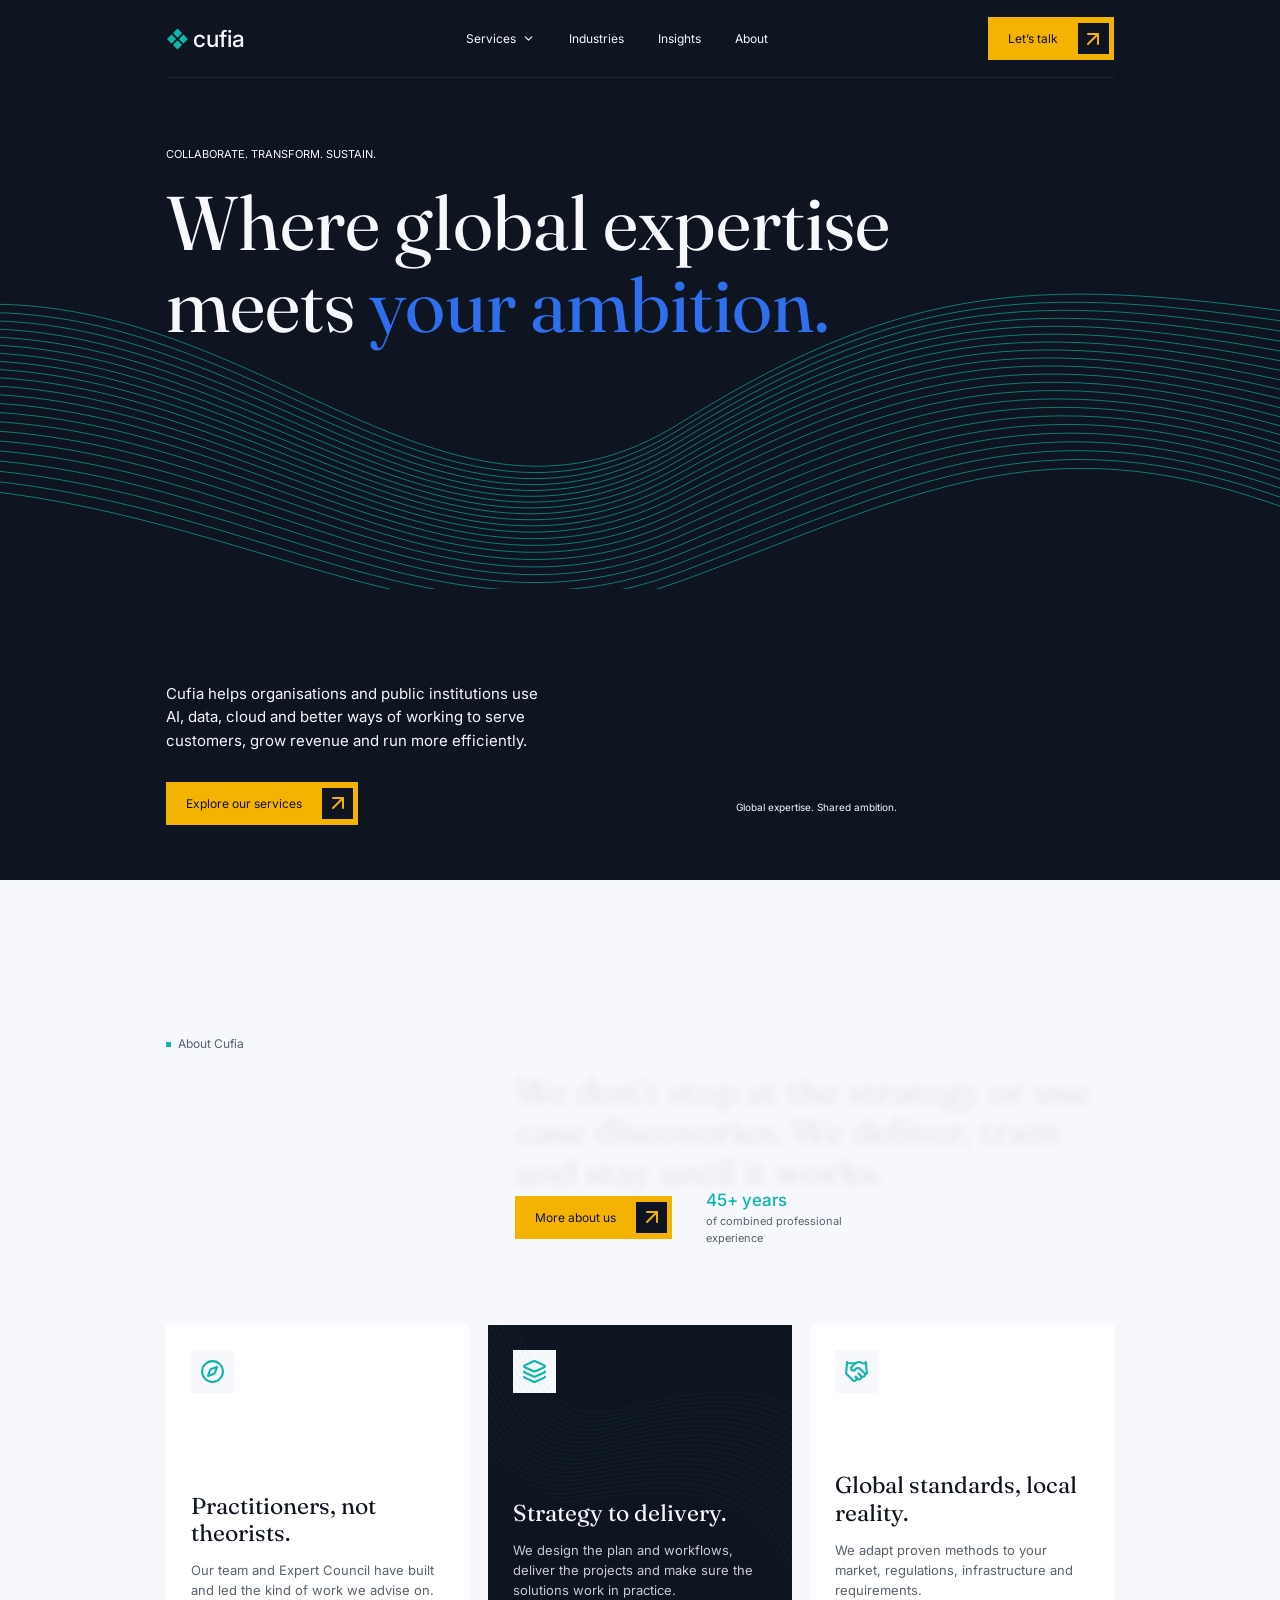
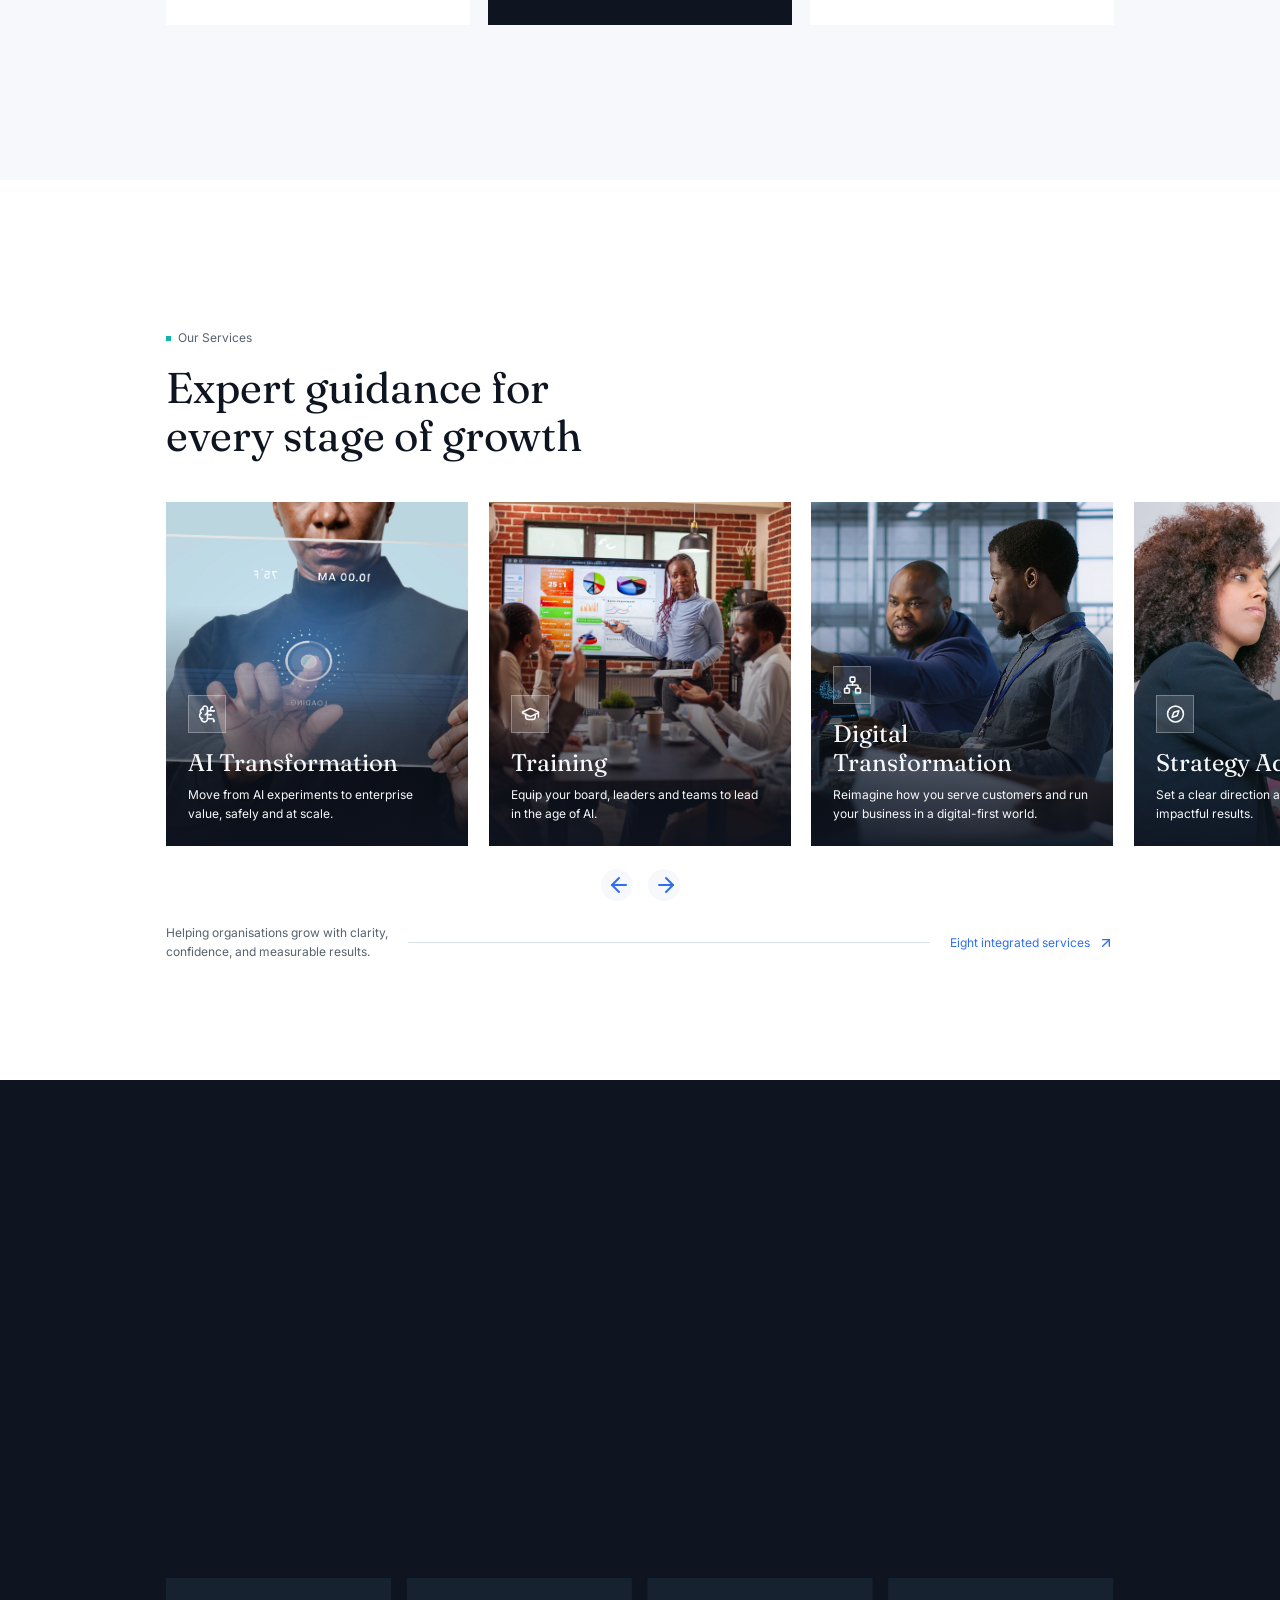
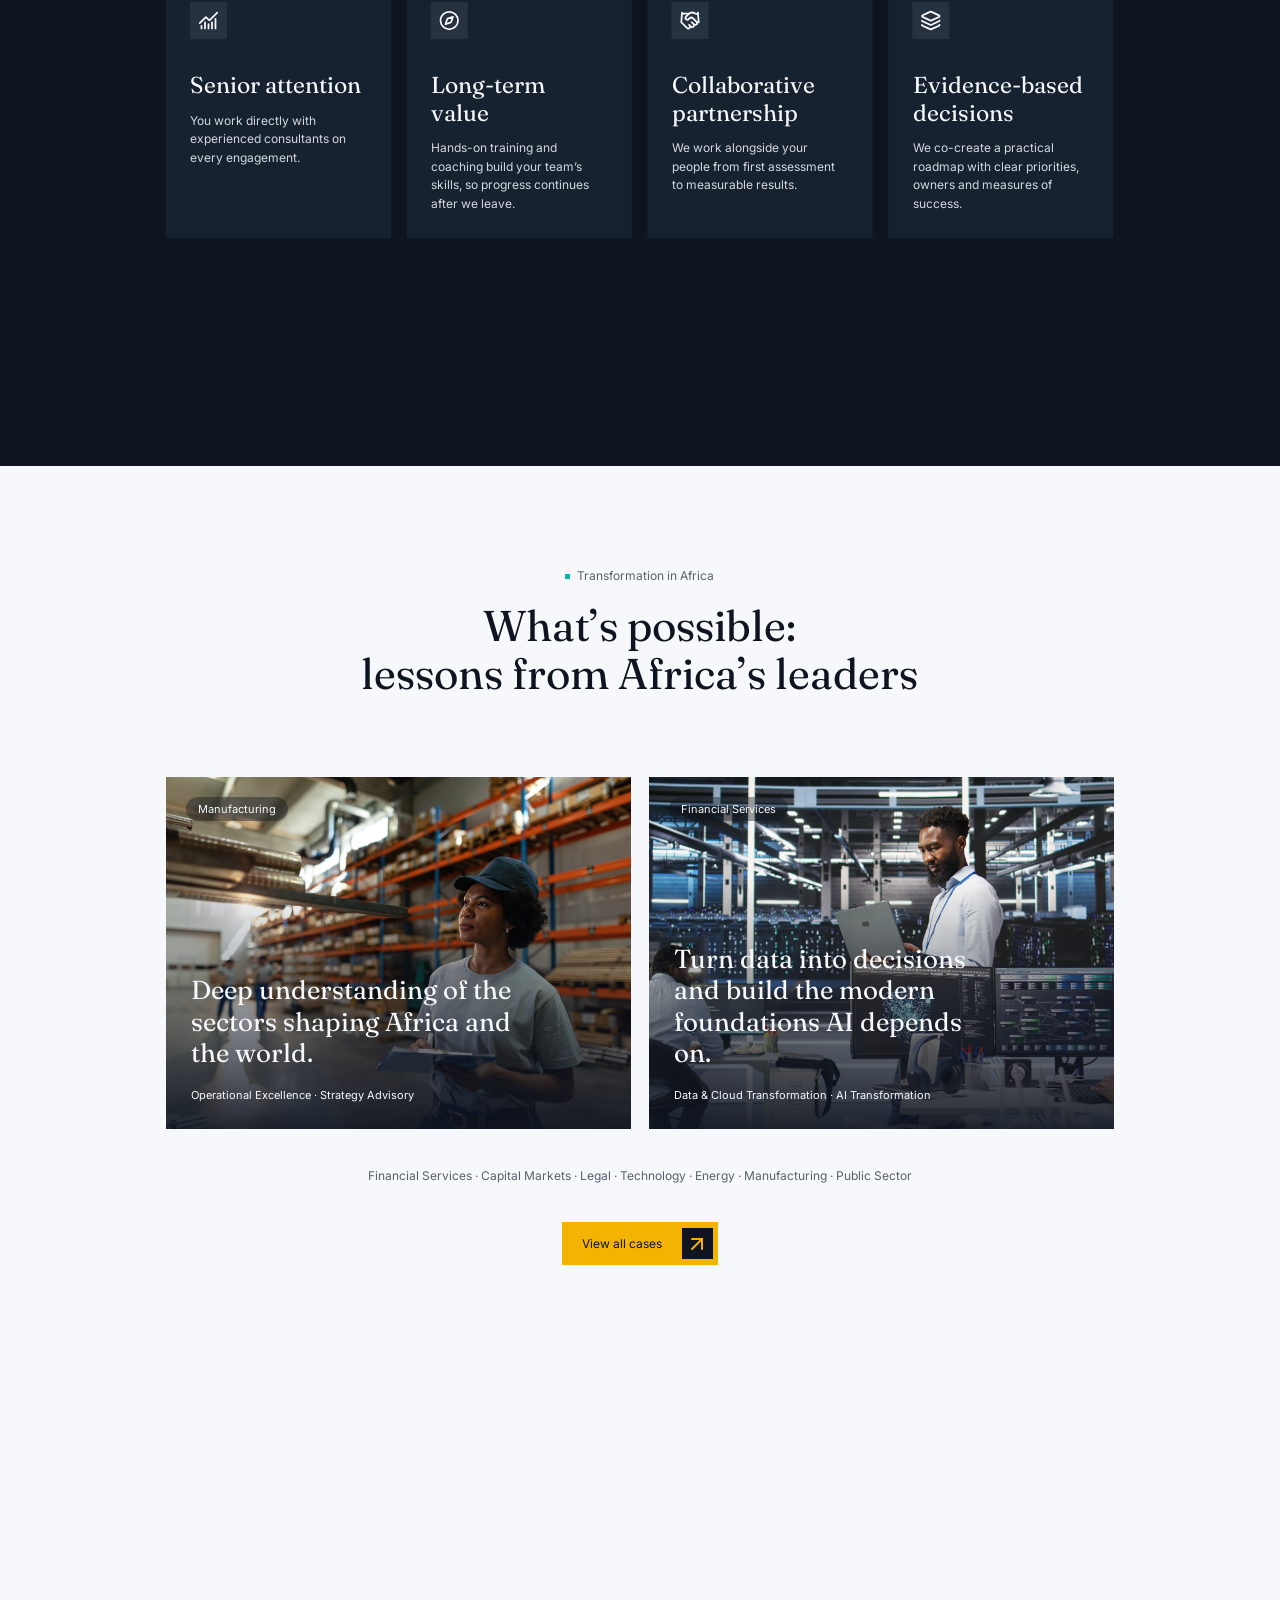
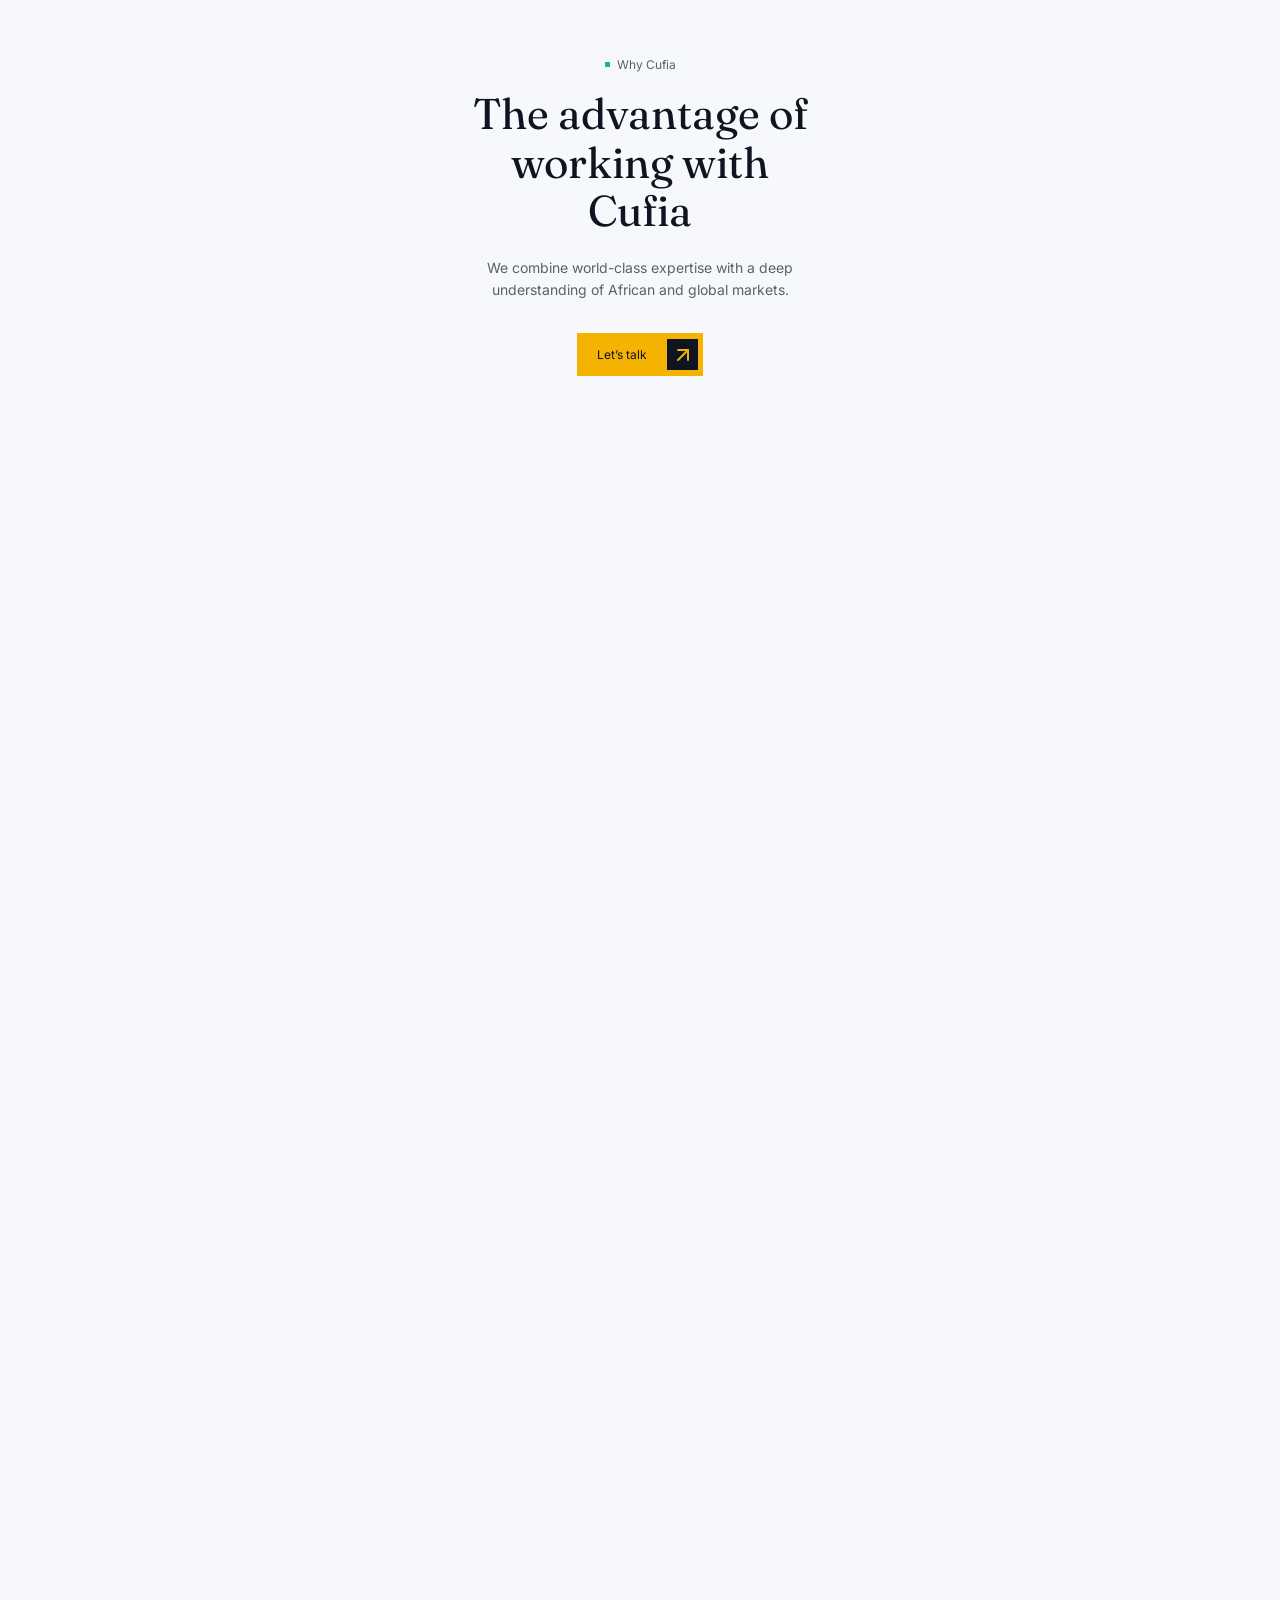
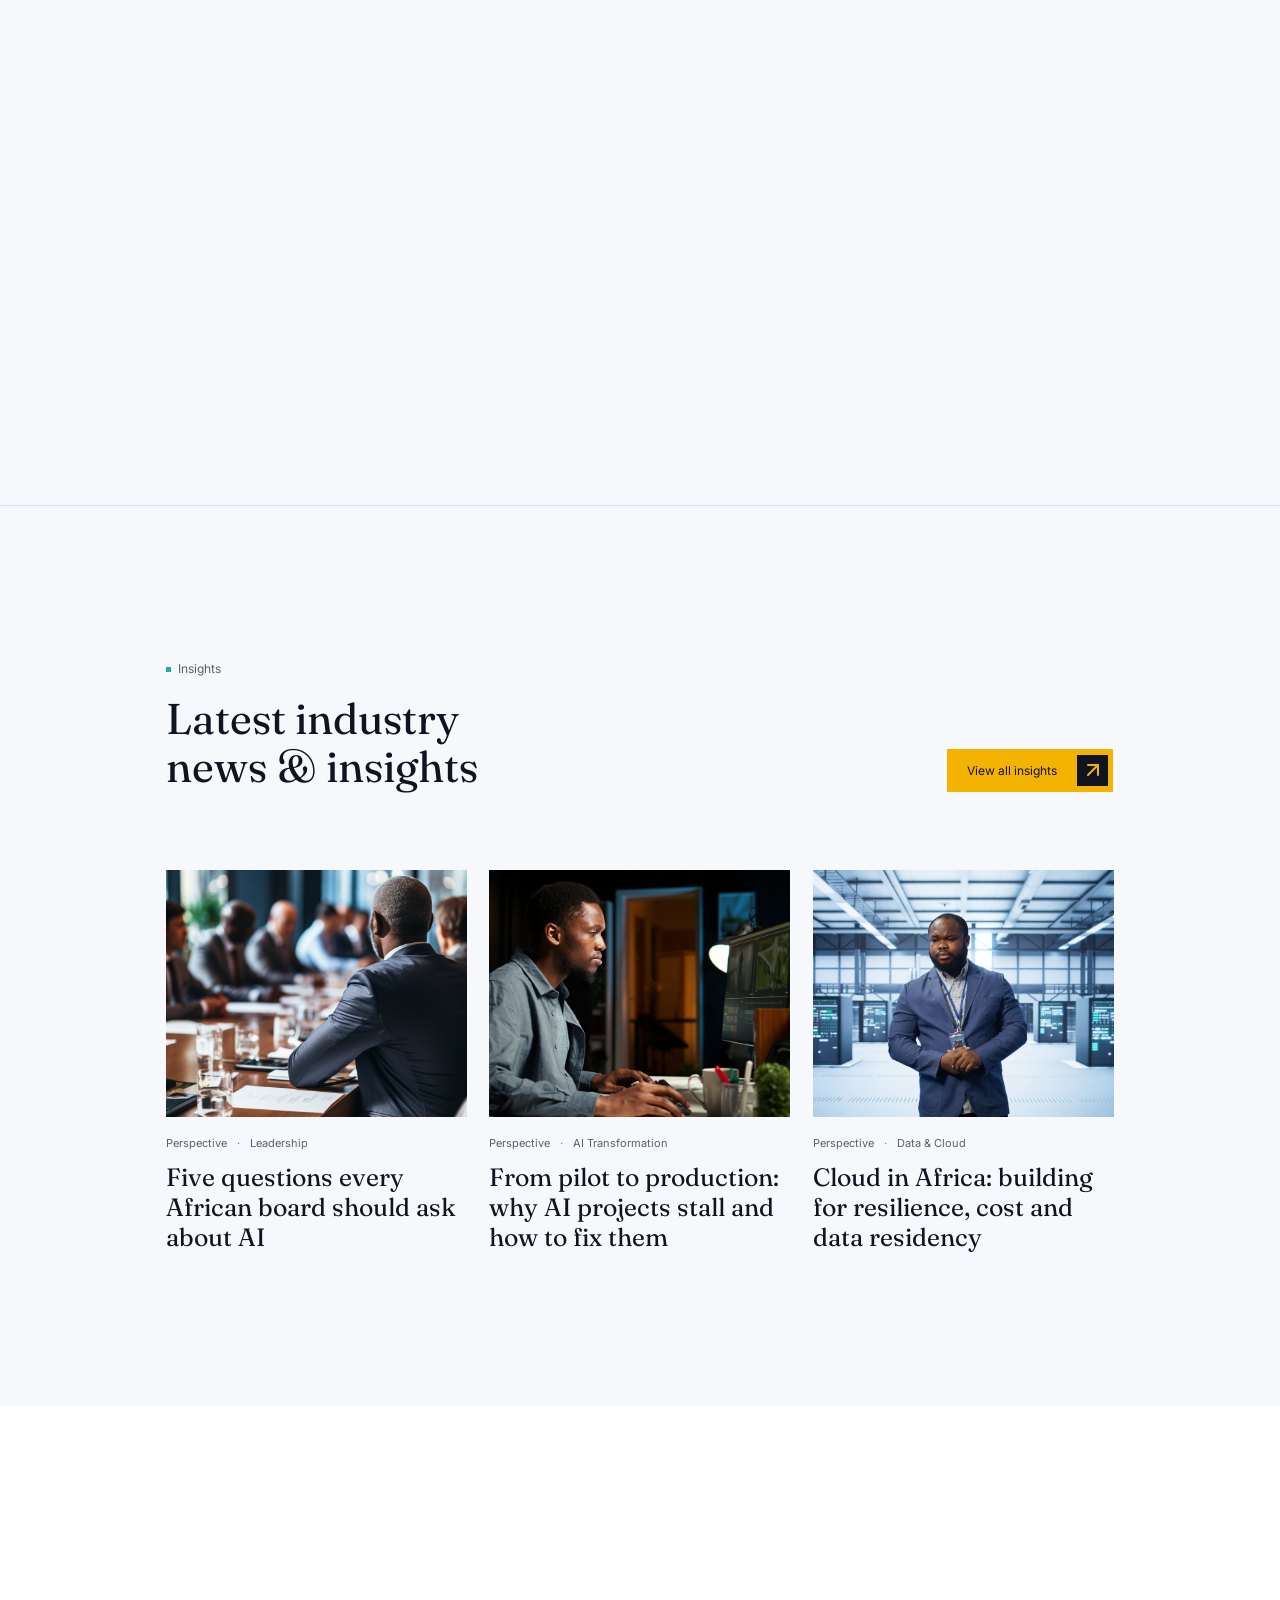
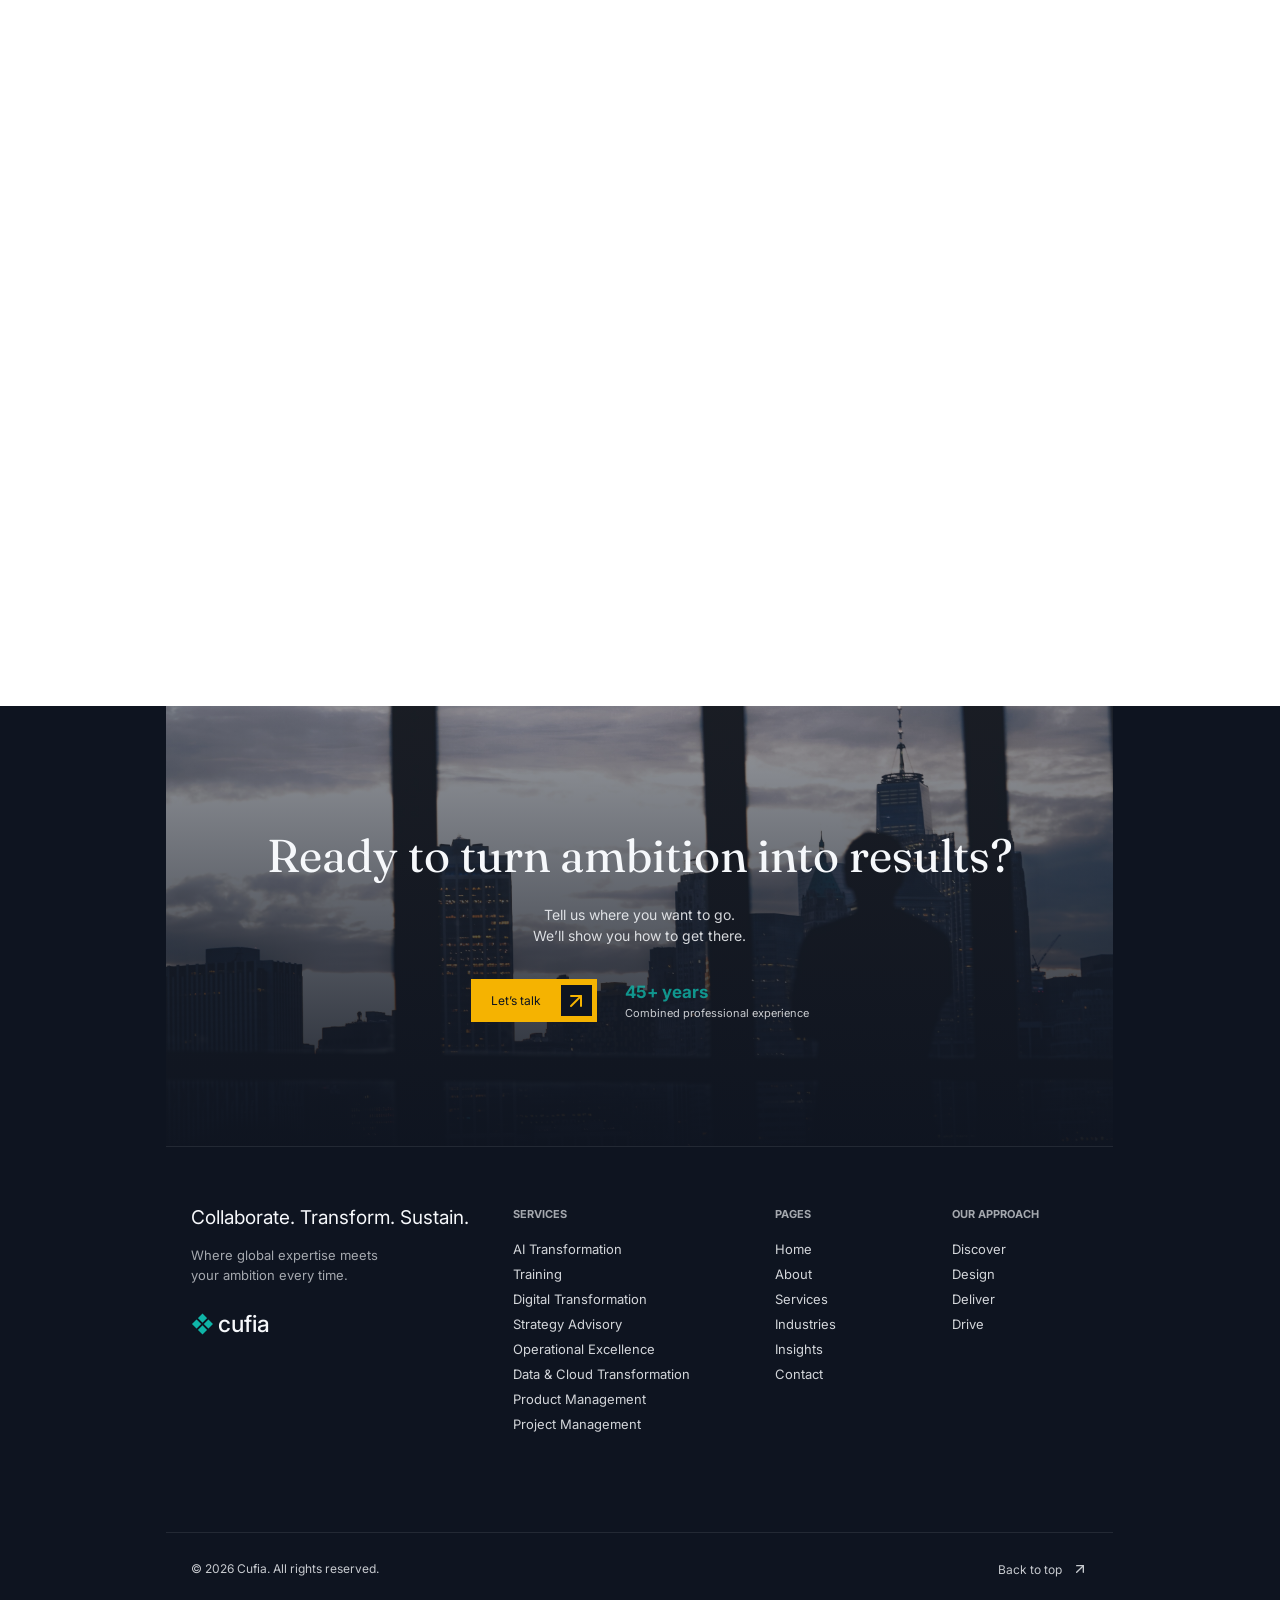
==== commit fbbd0e51: "Service page linked" ====
--- a/index.html
+++ b/index.html
@@ -37,7 +37,7 @@
           <nav aria-label="Main navigation" class="desktop-nav">
             <details class="services-menu">
               <summary>
-                Services
+                <a href="services.html">Services</a>
                 <svg
                   aria-hidden="true"
                   class="lucide lucide-chevron-down"
--- a/styles.css
+++ b/styles.css
@@ -1529,3 +1529,133 @@
     transform: none !important;
   }
 }
+
+/* ==========================================================================
+   SERVICES PAGE (services.html) — scoped under .services-page
+   ========================================================================== */
+.svc-hero {
+  position: relative;
+  background: var(--ink);
+  color: var(--on-dark);
+  min-height: 62svh;
+  display: flex;
+  flex-direction: column;
+  overflow: hidden;
+}
+.svc-hero > .waves { top: 18%; height: 42%; }
+.svc-hero-inner {
+  position: relative;
+  z-index: 1;
+  margin-top: auto;
+  padding-top: 120px;
+  padding-bottom: 72px;
+  display: grid;
+  grid-template-columns: minmax(0, 1.3fr) minmax(0, 0.8fr);
+  gap: 64px;
+  align-items: end;
+}
+.svc-hero h1 {
+  font-family: var(--font-heading);
+  font-weight: 400;
+  font-size: clamp(40px, 4.6vw, 72px);
+  line-height: 1.02;
+  letter-spacing: -0.02em;
+  max-width: 17ch;
+}
+.svc-hero-copy {
+  font-size: 15px;
+  line-height: 1.6;
+  color: color-mix(in oklch, var(--on-dark) 82%, transparent);
+  max-width: 420px;
+  justify-self: end;
+}
+.svc-grid-section { padding: 120px 0; background: var(--background); }
+.svc-grid {
+  display: grid;
+  grid-template-columns: repeat(3, minmax(0, 1fr));
+  gap: 64px 24px;
+}
+.svc-card { scroll-margin-top: 100px; }
+.svc-card-photo {
+  position: relative;
+  aspect-ratio: 1 / 0.97;
+  overflow: hidden;
+  background: var(--dark-surface);
+}
+.svc-card-photo img {
+  width: 100%; height: 100%; object-fit: cover; display: block;
+  transition: transform 0.8s cubic-bezier(0.2, 0.7, 0.2, 1);
+}
+.svc-card:hover .svc-card-photo img { transform: scale(1.04); }
+.svc-card-photo::after {
+  content: ""; position: absolute; inset: 0;
+  background: var(--photo-scrim); pointer-events: none;
+}
+.svc-icon {
+  position: absolute; left: 24px; bottom: 24px; z-index: 1;
+  width: 54px; height: 54px; display: grid; place-items: center;
+  color: var(--on-dark);
+  border: 1px solid color-mix(in oklch, var(--on-dark) 30%, transparent);
+  background: color-mix(in oklch, var(--on-dark) 12%, transparent);
+  backdrop-filter: blur(6px);
+}
+.svc-icon svg { width: 22px; height: 22px; }
+.svc-card h3 {
+  font-family: var(--font-heading); font-weight: 400;
+  font-size: 26px; line-height: 1.2; margin: 26px 4px 10px;
+}
+.svc-card p { font-size: 15px; line-height: 1.6; color: var(--muted-foreground); margin: 0 4px; max-width: 40ch; }
+.svc-why { background: var(--card); border-top: 1px solid var(--border); display: flex; align-items: center; }
+.svc-why-inner {
+  display: grid; grid-template-columns: minmax(0, 0.9fr) minmax(0, 1.1fr);
+  gap: 96px; align-items: center;
+}
+.services-page h2 {
+  font-family: var(--font-heading); font-weight: 400;
+  font-size: clamp(38px, 4.2vw, 62px); line-height: 1.08; letter-spacing: -0.02em;
+  margin: 22px 0 26px; max-width: 13ch;
+}
+.svc-lead { font-size: 16px; line-height: 1.65; color: var(--muted-foreground); max-width: 46ch; }
+.svc-why-photo { border-radius: 18px; overflow: hidden; aspect-ratio: 16 / 10; }
+.svc-why-photo img { width: 100%; height: 100%; object-fit: cover; display: block; }
+.svc-testimonials { background: var(--card); padding: 40px 0 140px; }
+.svc-testimonials-head { display: flex; justify-content: space-between; align-items: end; gap: 32px; margin-bottom: 56px; }
+.svc-testimonials h2 { max-width: none; margin-bottom: 18px; }
+.svc-carousel-buttons { display: flex; gap: 12px; }
+.svc-carousel-buttons button {
+  width: 56px; height: 56px; border-radius: 999px; display: grid; place-items: center;
+  background: var(--secondary); color: var(--ink); transition: background 0.2s, color 0.2s;
+}
+.svc-carousel-buttons button:hover { background: var(--primary); color: var(--primary-foreground); }
+.svc-testimonial-rail {
+  display: grid; grid-auto-flow: column; grid-auto-columns: calc((100% - 60px) / 3);
+  gap: 30px; overflow-x: auto; scroll-snap-type: x mandatory; scrollbar-width: none;
+}
+.svc-testimonial-rail::-webkit-scrollbar { display: none; }
+.svc-testimonial {
+  position: relative; scroll-snap-align: start; border-radius: 16px; overflow: hidden;
+  aspect-ratio: 0.72; background: var(--dark-surface); color: var(--on-dark);
+}
+.svc-testimonial > img { position: absolute; inset: 0; width: 100%; height: 100%; object-fit: cover; }
+.svc-testimonial::after {
+  content: ""; position: absolute; inset: 0;
+  background: linear-gradient(180deg, transparent 30%, oklch(0.192 0.026 264 / 0.7) 55%, oklch(0.192 0.026 264 / 0.97) 85%);
+}
+.svc-testimonial > div { position: absolute; z-index: 1; left: 32px; right: 32px; bottom: 32px; }
+.svc-quote-mark { color: var(--cta); margin-bottom: 16px; }
+.svc-testimonial blockquote { margin: 0 0 18px; font-size: 16px; line-height: 1.5; }
+.svc-testimonial p { font-size: 13px; color: color-mix(in oklch, var(--on-dark) 72%, transparent); }
+@media (max-width: 1050px) {
+  .svc-grid { grid-template-columns: repeat(2, minmax(0, 1fr)); }
+  .svc-why-inner { grid-template-columns: 1fr; gap: 48px; }
+  .svc-testimonial-rail { grid-auto-columns: 62%; }
+  .svc-hero-inner { grid-template-columns: 1fr; gap: 28px; }
+  .svc-hero-copy { justify-self: start; }
+}
+@media (max-width: 700px) {
+  .svc-grid { grid-template-columns: 1fr; gap: 48px; }
+  .svc-grid-section { padding: 72px 0; }
+  .svc-testimonial-rail { grid-auto-columns: 86%; }
+  .svc-testimonials-head { flex-direction: column; align-items: start; }
+  .svc-why { padding: 80px 0; }
+}
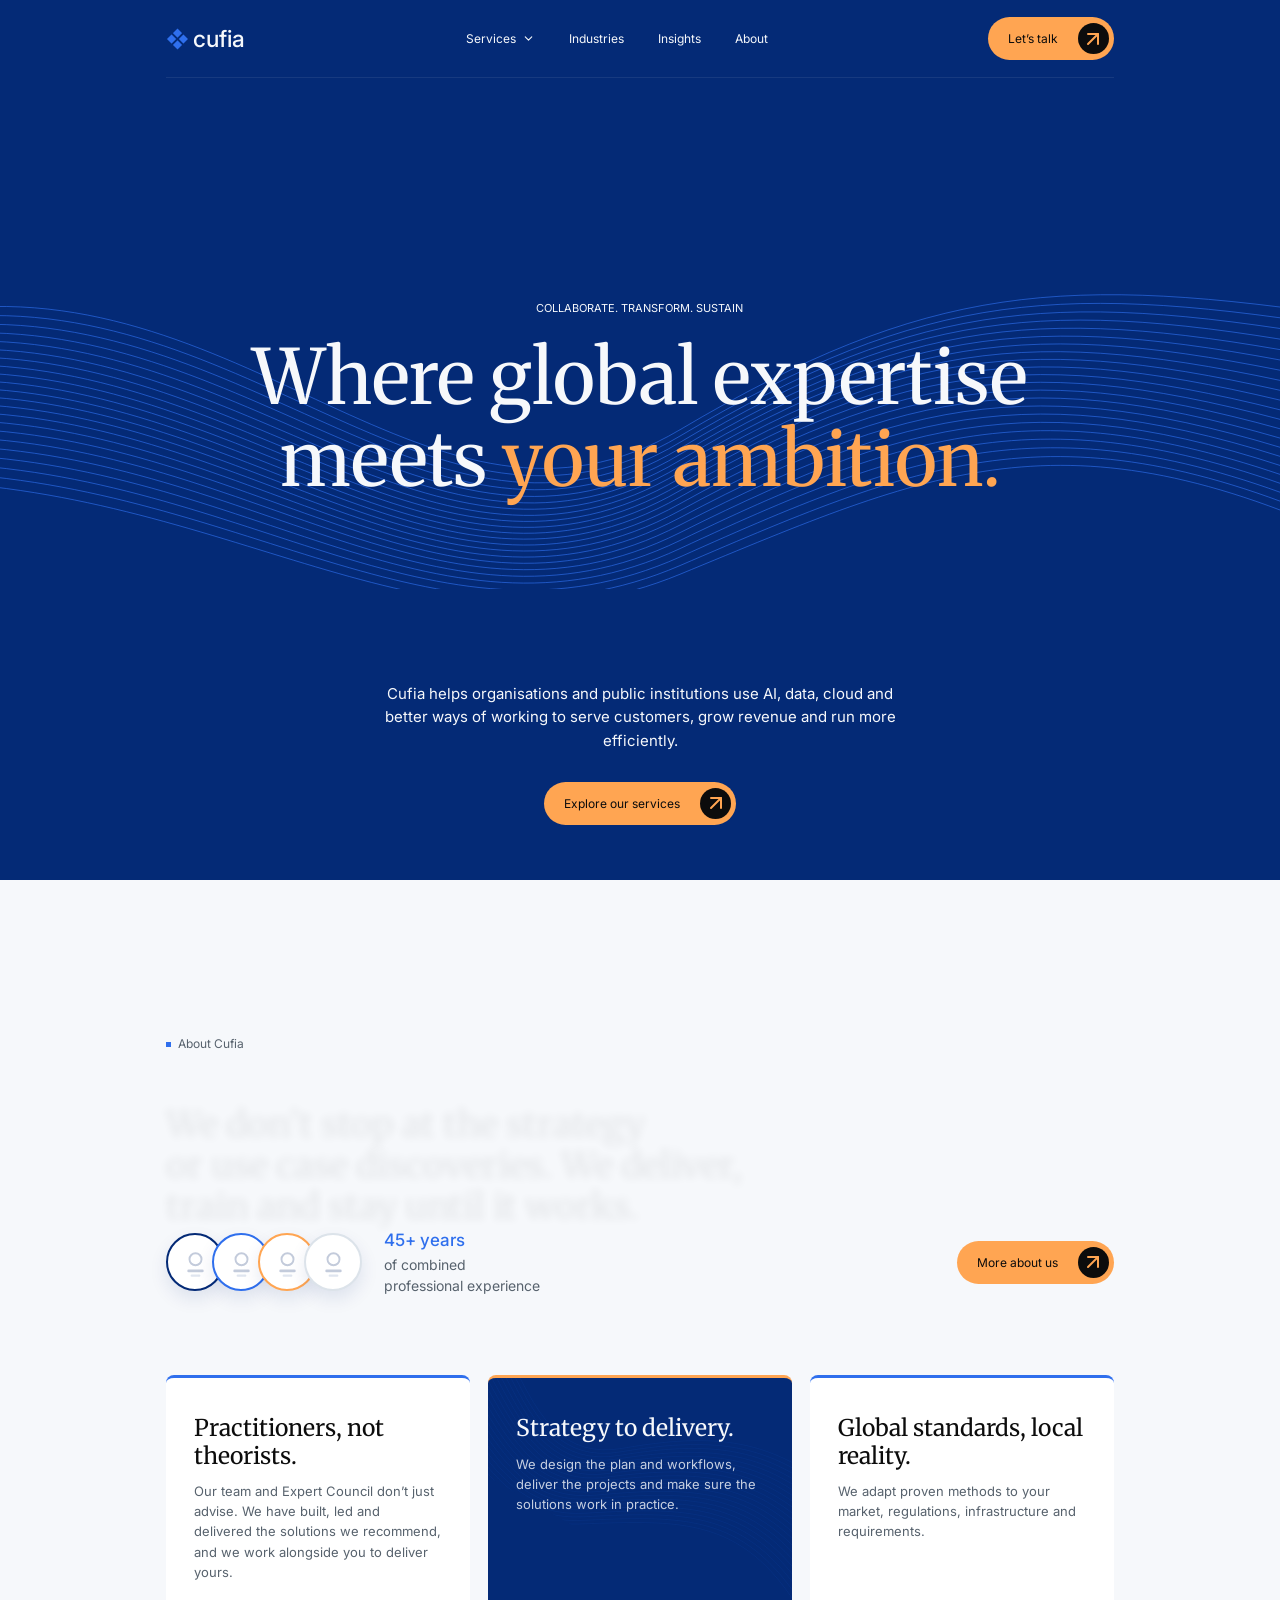
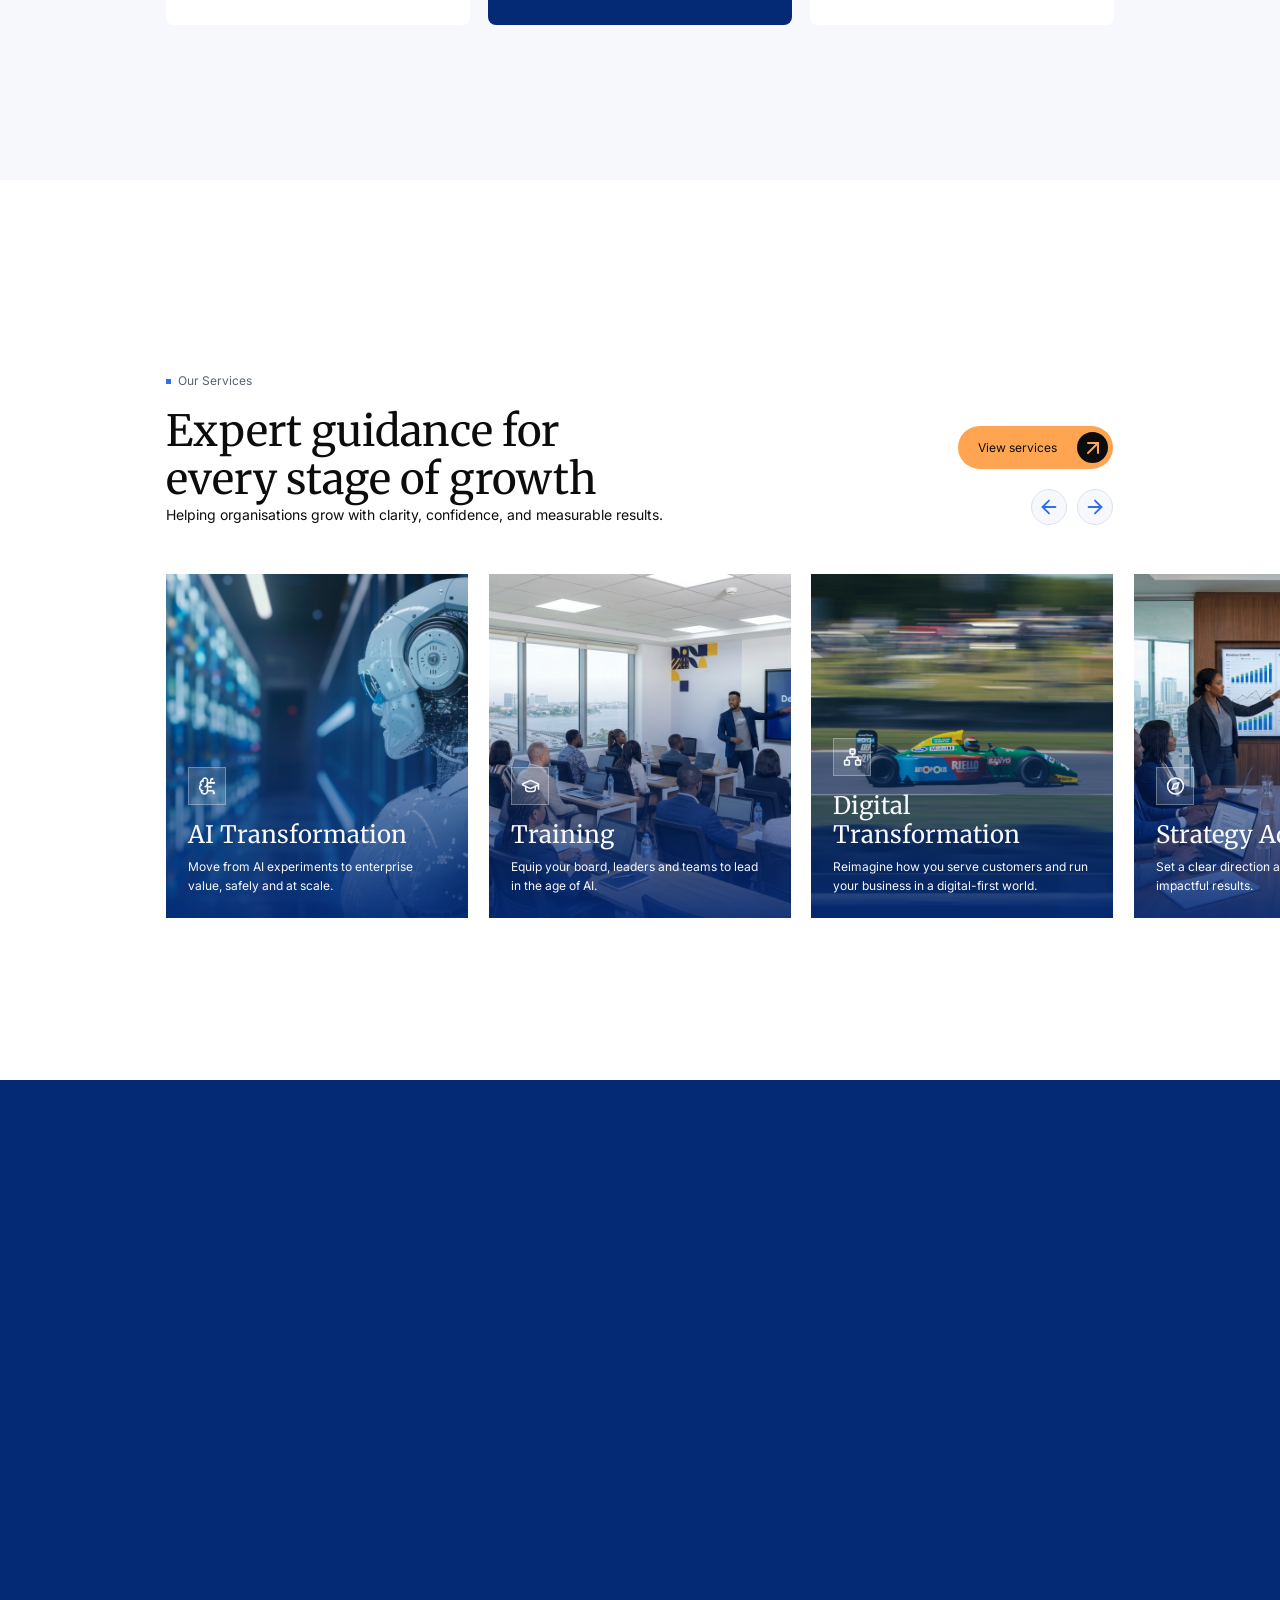
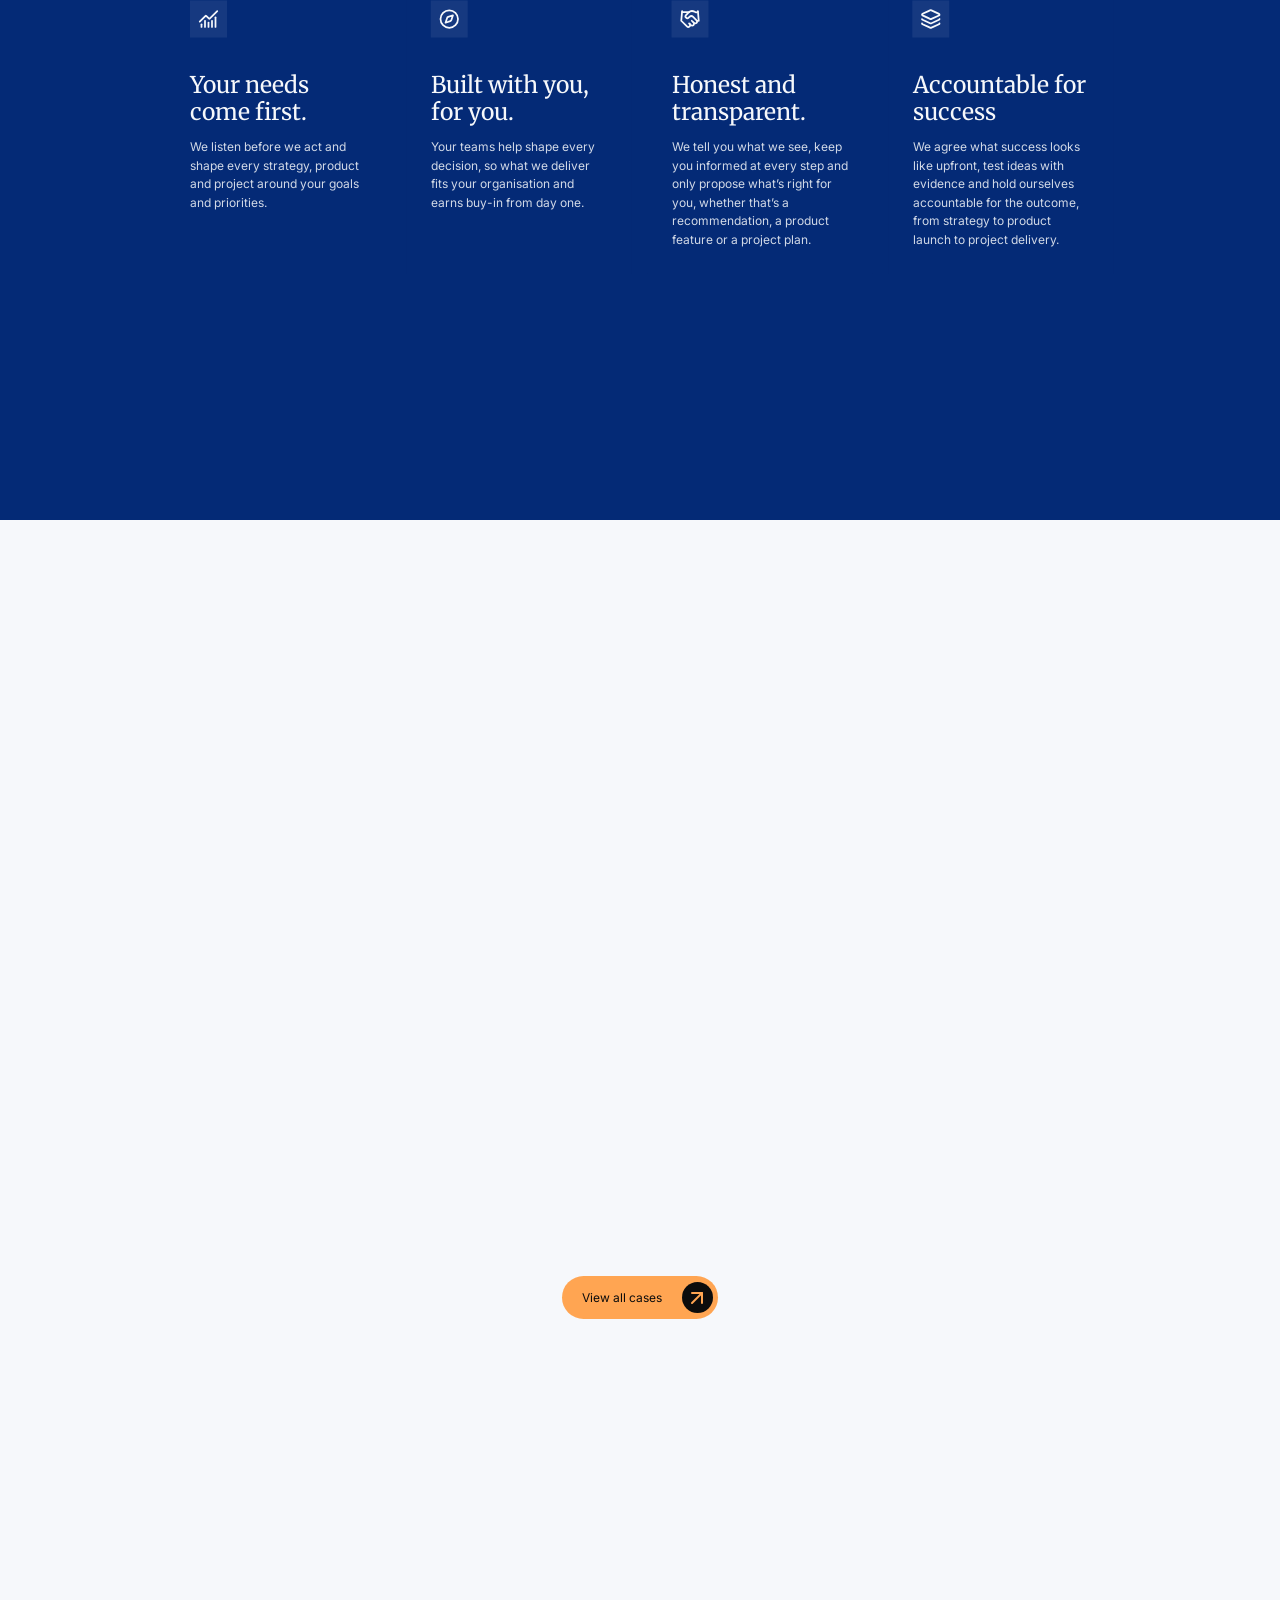
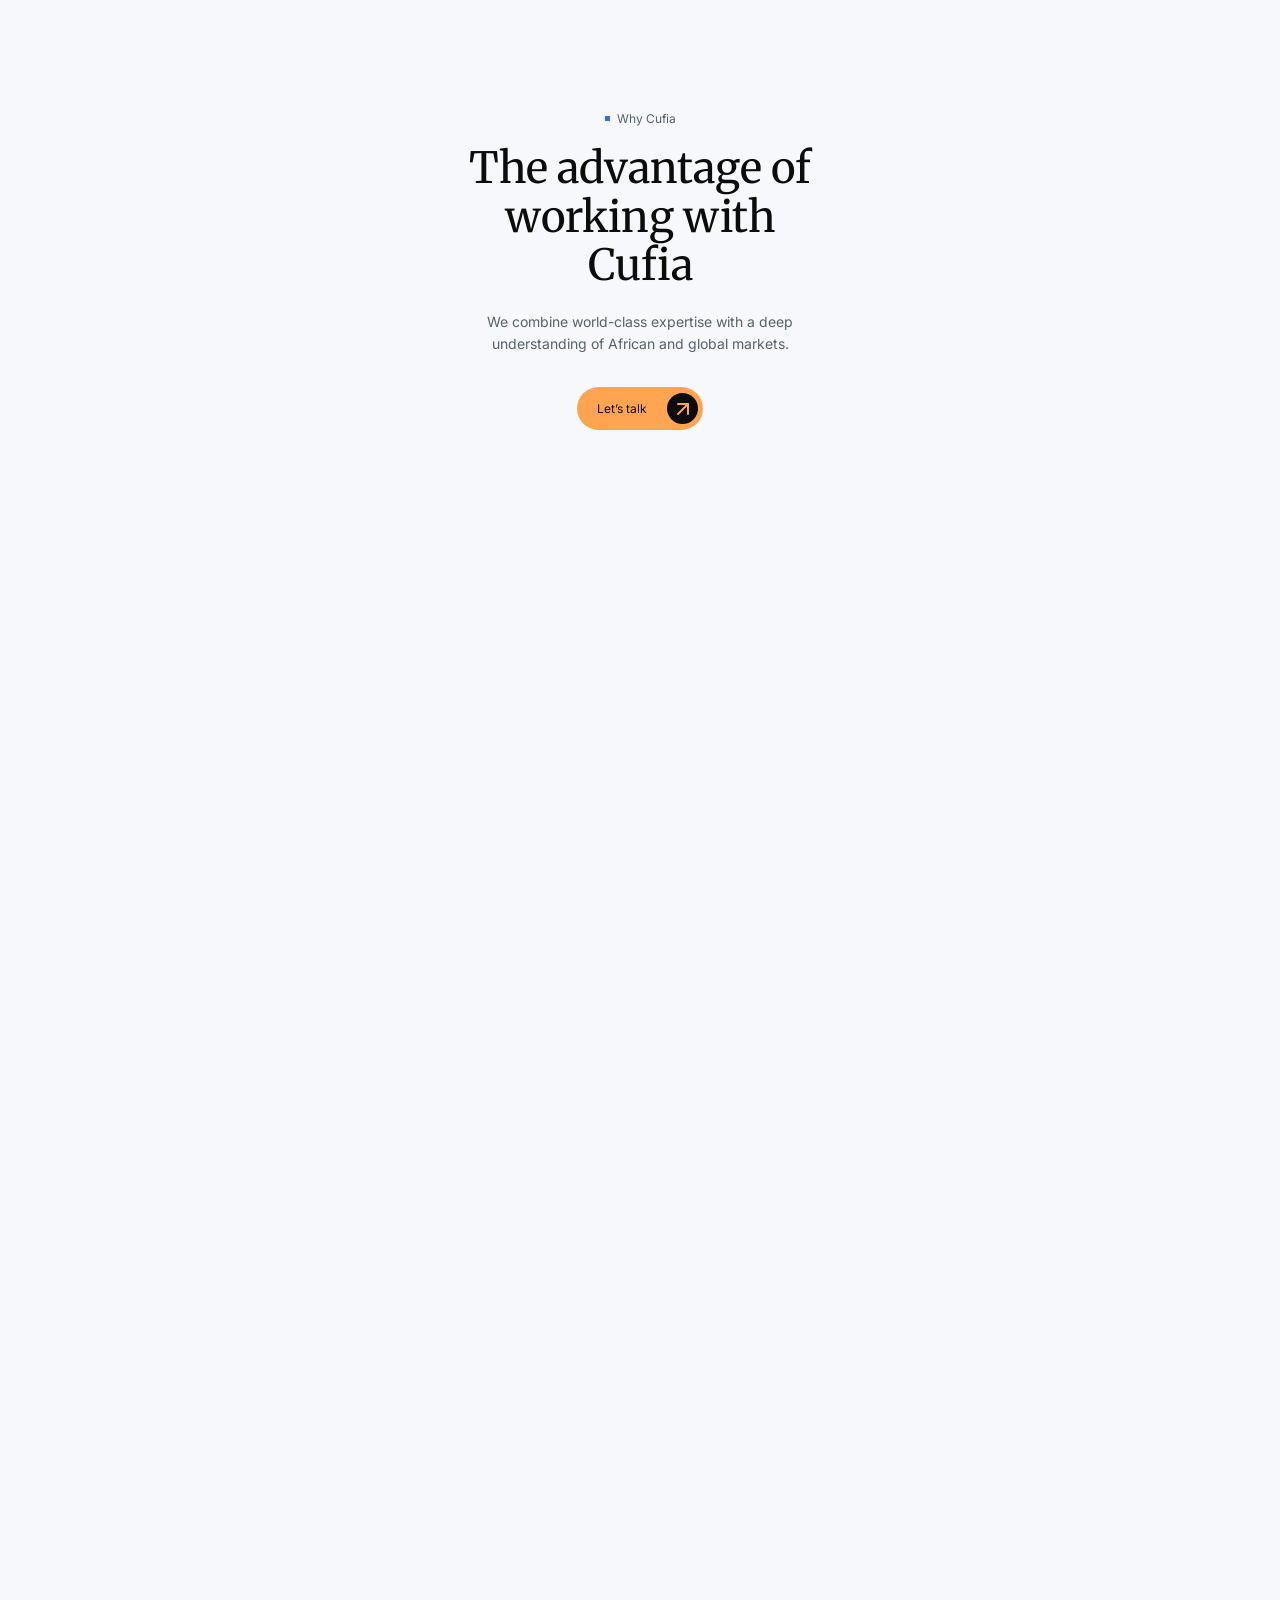
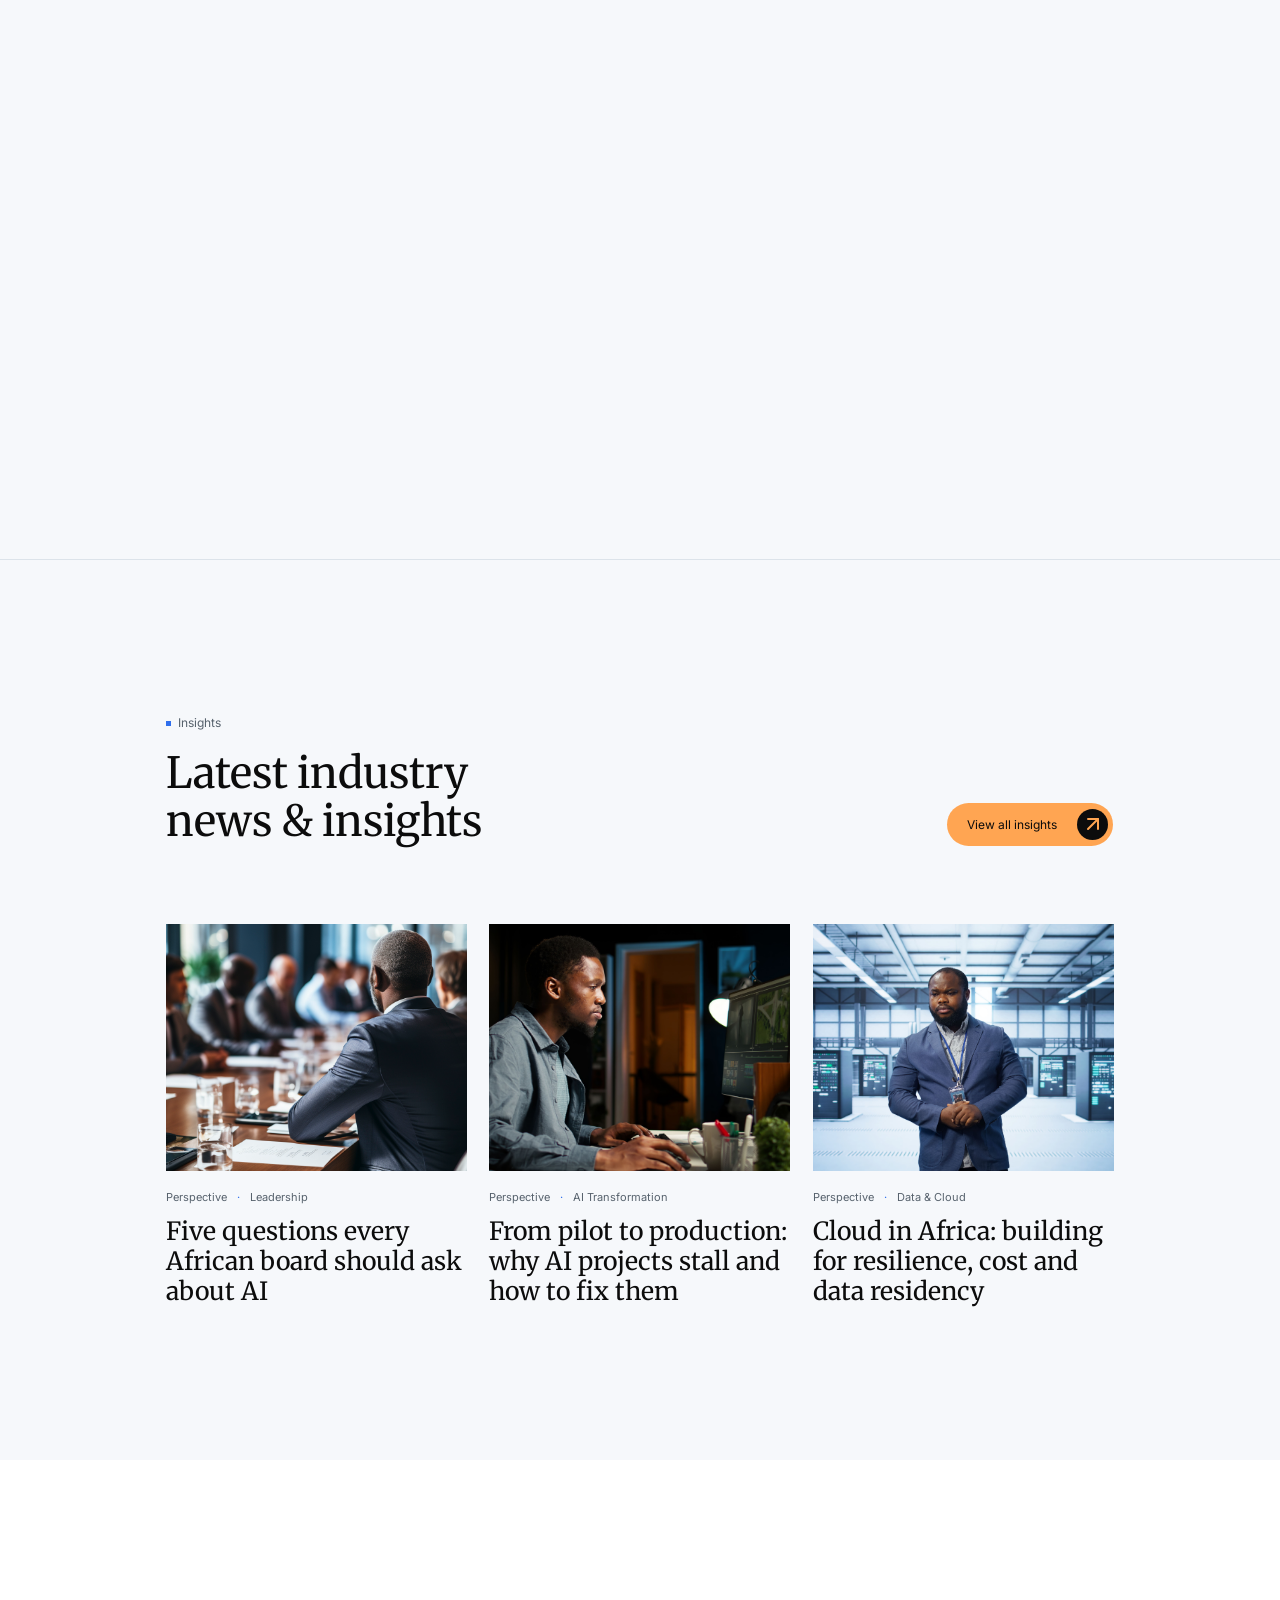
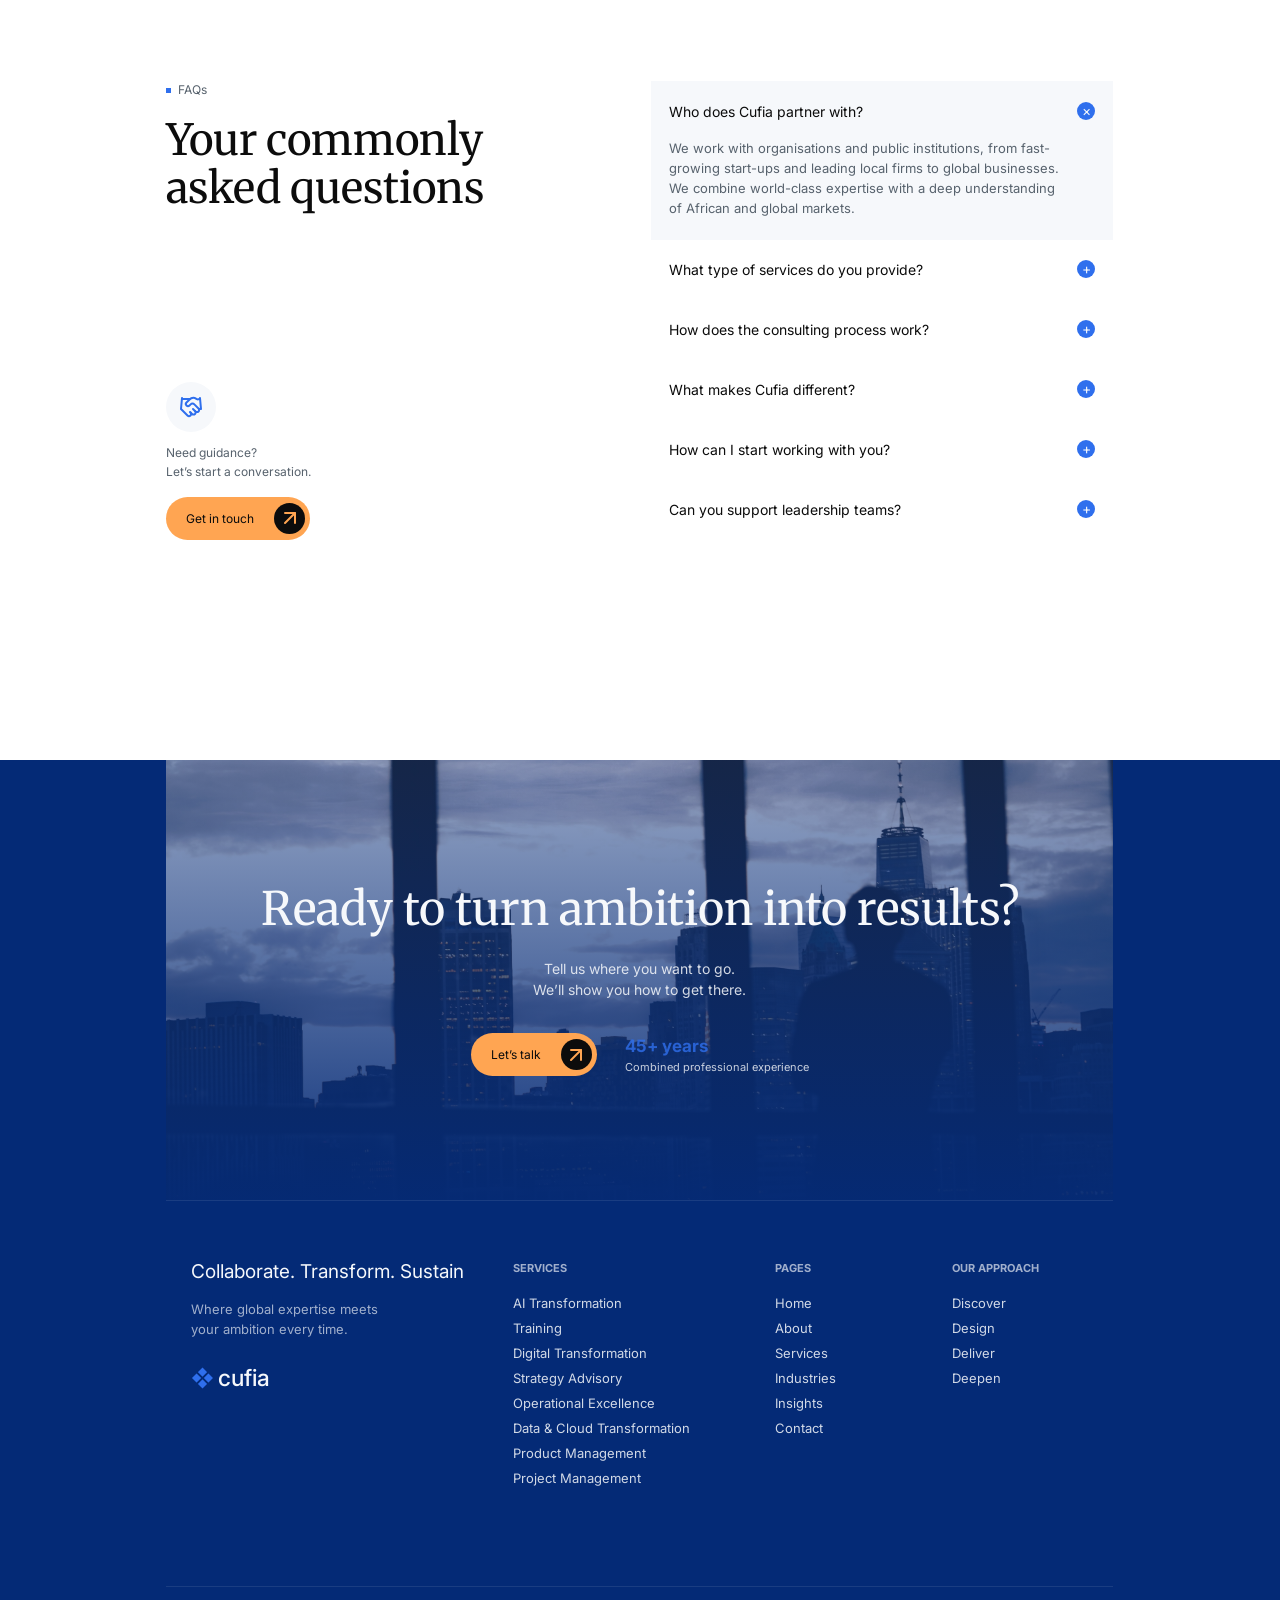
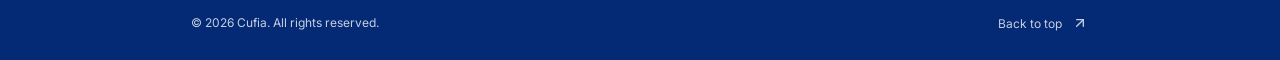
==== commit c3dc81a6: "Corrections effected All corrections from first round of revisions with client effected" ====
--- a/index.html
+++ b/index.html
@@ -14,13 +14,13 @@
       property="og:title"
     />
     <meta
-      content="Collaborate. Transform. Sustain."
+      content="Collaborate. Transform. Sustain"
       property="og:description"
     />
     <meta content="website" property="og:type" />
     <meta content="summary_large_image" name="twitter:card" />
     <link
-      href="https://fonts.googleapis.com/css2?family=Fraunces:opsz,wght@9..144,400;9..144,500&amp;family=Inter:wght@400;500;600&amp;display=swap"
+      href="https://fonts.googleapis.com/css2?family=Merriweather:ital,wght@0,300;0,400;0,700;1,400&amp;family=Inter:wght@400;500;600&amp;display=swap"
       rel="stylesheet"
     />
     <link rel="stylesheet" href="styles.css" />
@@ -249,7 +249,7 @@
         </header>
         <div class="hero-heading wrap">
           <p class="hero-kicker reveal-item reveal-delay-1">
-            COLLABORATE. TRANSFORM. SUSTAIN.
+            COLLABORATE. TRANSFORM. SUSTAIN
           </p>
           <h1 class="reveal-item reveal-delay-2">
             Where global expertise <br />meets <em>your ambition.</em>
@@ -356,122 +356,75 @@
                   <path d="M7 17 17 7"></path></svg></span
             ></a>
           </div>
-          <figure class="hero-photo reveal-zoom reveal-delay-4">
-              <video
-              autoplay
-              muted
-              loop
-              playsinline
-              preload="auto"
-              aria-label="Business planning"
-            >
-              <source src="Business planning.mp4" type="video/mp4" />
-            </video>
-            <figcaption>Global expertise. Shared ambition.</figcaption>
-          </figure>
         </div>
       </section>
       <!-- ==================== ABOUT CUFIA SECTION ==================== -->
       <section class="about-section screen-section" id="about">
         <div class="wrap section-inner">
           <div class="about-intro">
-            <p class="eyebrow"><span></span>About Cufia</p>
-            <div>
+            <div class="about-intro-copy">
+              <p class="eyebrow"><span></span>About Cufia</p>
               <h2
                 aria-label="We don’t stop at the strategy or use case discoveries. We deliver, train and stay until it works."
                 class="cascade-heading"
               >
-                <span aria-hidden="true"
-                  ><span class="cascade-word">We</span> </span
-                ><span aria-hidden="true"
-                  ><span class="cascade-word">don’t</span> </span
-                ><span aria-hidden="true"
-                  ><span class="cascade-word">stop</span> </span
-                ><span aria-hidden="true"
-                  ><span class="cascade-word">at</span> </span
-                ><span aria-hidden="true"
-                  ><span class="cascade-word">the</span> </span
-                ><span aria-hidden="true"
-                  ><span class="cascade-word">strategy</span> </span
-                ><span aria-hidden="true"
-                  ><span class="cascade-word">or</span> </span
-                ><span aria-hidden="true"
-                  ><span class="cascade-word">use</span> </span
-                ><span aria-hidden="true"
-                  ><span class="cascade-word">case</span> </span
-                ><span aria-hidden="true"
-                  ><span class="cascade-word">discoveries.</span> </span
-                ><span aria-hidden="true"
-                  ><span class="cascade-word">We</span> </span
-                ><span aria-hidden="true"
-                  ><span class="cascade-word">deliver,</span> </span
-                ><span aria-hidden="true"
-                  ><span class="cascade-word">train</span> </span
-                ><span aria-hidden="true"
-                  ><span class="cascade-word">and</span> </span
-                ><span aria-hidden="true"
-                  ><span class="cascade-word">stay</span> </span
-                ><span aria-hidden="true"
-                  ><span class="cascade-word">until</span> </span
-                ><span aria-hidden="true"
-                  ><span class="cascade-word">it</span> </span
-                ><span aria-hidden="true"
-                  ><span class="cascade-word">works.</span>
-                </span>
+                <span class="cascade-line" aria-hidden="true"><span class="cascade-word">We</span> <span class="cascade-word">don’t</span> <span class="cascade-word">stop</span> <span class="cascade-word">at</span> <span class="cascade-word">the</span> <span class="cascade-word">strategy</span></span>
+                <span class="cascade-line" aria-hidden="true"><span class="cascade-word">or</span> <span class="cascade-word">use</span> <span class="cascade-word">case</span> <span class="cascade-word">discoveries.</span> <span class="cascade-word">We</span> <span class="cascade-word">deliver,</span></span>
+                <span class="cascade-line" aria-hidden="true"><span class="cascade-word">train</span> <span class="cascade-word">and</span> <span class="cascade-word">stay</span> <span class="cascade-word">until</span> <span class="cascade-word">it</span> <span class="cascade-word">works.</span></span>
               </h2>
-              <div class="about-actions">
-                <a
-                  class="inline-flex items-center justify-center gap-2 whitespace-nowrap rounded-md text-sm font-medium cursor-pointer transition-colors focus-visible:outline-none focus-visible:ring-1 focus-visible:ring-ring disabled:pointer-events-none disabled:opacity-50 disabled:cursor-not-allowed [&amp;_svg]:pointer-events-none [&amp;_svg]:size-4 [&amp;_svg]:shrink-0 bg-primary text-primary-foreground shadow hover:bg-primary/90 h-9 px-4 py-2 cufia-cta"
-                  href="#approach"
-                  >More about us<span
-                    ><svg
-                      aria-hidden="true"
-                      class="lucide lucide-arrow-up-right"
-                      fill="none"
-                      height="24"
-                      stroke="currentColor"
-                      stroke-linecap="round"
-                      stroke-linejoin="round"
-                      stroke-width="2"
-                      viewbox="0 0 24 24"
-                      width="24"
-                      xmlns="http://www.w3.org/2000/svg"
-                    >
-                      <path d="M7 7h10v10"></path>
-                      <path d="M7 17 17 7"></path></svg></span
-                ></a>
-                <p>
-                  <strong>45+ years</strong><br />of combined professional
+              <div class="about-meta-row">
+                <div class="about-circles" aria-label="Industries our team has worked with">
+                  <span class="about-circle" title="Financial Services">
+                    <img src="data:image/svg+xml;utf8,<svg xmlns='http://www.w3.org/2000/svg' viewBox='0 0 64 64'><rect width='64' height='64' fill='%23ffffff'/><circle cx='32' cy='26' r='11' fill='none' stroke='%23c3cbdb' stroke-width='3.5'/><rect x='17' y='45' width='30' height='5' rx='2.5' fill='%23c3cbdb'/><rect x='23' y='54' width='18' height='4' rx='2' fill='%23dfe5ef'/></svg>" alt="Financial Services logo placeholder" />
+                  </span>
+                  <span class="about-circle" title="Manufacturing">
+                    <img src="data:image/svg+xml;utf8,<svg xmlns='http://www.w3.org/2000/svg' viewBox='0 0 64 64'><rect width='64' height='64' fill='%23ffffff'/><circle cx='32' cy='26' r='11' fill='none' stroke='%23c3cbdb' stroke-width='3.5'/><rect x='17' y='45' width='30' height='5' rx='2.5' fill='%23c3cbdb'/><rect x='23' y='54' width='18' height='4' rx='2' fill='%23dfe5ef'/></svg>" alt="Manufacturing logo placeholder" />
+                  </span>
+                  <span class="about-circle" title="Technology">
+                    <img src="data:image/svg+xml;utf8,<svg xmlns='http://www.w3.org/2000/svg' viewBox='0 0 64 64'><rect width='64' height='64' fill='%23ffffff'/><circle cx='32' cy='26' r='11' fill='none' stroke='%23c3cbdb' stroke-width='3.5'/><rect x='17' y='45' width='30' height='5' rx='2.5' fill='%23c3cbdb'/><rect x='23' y='54' width='18' height='4' rx='2' fill='%23dfe5ef'/></svg>" alt="Technology logo placeholder" />
+                  </span>
+                  <span class="about-circle" title="Public Sector">
+                    <img src="data:image/svg+xml;utf8,<svg xmlns='http://www.w3.org/2000/svg' viewBox='0 0 64 64'><rect width='64' height='64' fill='%23ffffff'/><circle cx='32' cy='26' r='11' fill='none' stroke='%23c3cbdb' stroke-width='3.5'/><rect x='17' y='45' width='30' height='5' rx='2.5' fill='%23c3cbdb'/><rect x='23' y='54' width='18' height='4' rx='2' fill='%23dfe5ef'/></svg>" alt="Public Sector logo placeholder" />
+                  </span>
+                </div>
+                <p class="about-experience">
+                  <strong>45+ years</strong><br />of combined<br />professional
                   experience
                 </p>
+                <div class="about-actions">
+                  <a
+                    class="inline-flex items-center justify-center gap-2 whitespace-nowrap rounded-md text-sm font-medium cursor-pointer transition-colors focus-visible:outline-none focus-visible:ring-1 focus-visible:ring-ring disabled:pointer-events-none disabled:opacity-50 disabled:cursor-not-allowed [&amp;_svg]:pointer-events-none [&amp;_svg]:size-4 [&amp;_svg]:shrink-0 bg-primary text-primary-foreground shadow hover:bg-primary/90 h-9 px-4 py-2 cufia-cta"
+                    href="#approach"
+                    >More about us<span
+                      ><svg
+                        aria-hidden="true"
+                        class="lucide lucide-arrow-up-right"
+                        fill="none"
+                        height="24"
+                        stroke="currentColor"
+                        stroke-linecap="round"
+                        stroke-linejoin="round"
+                        stroke-width="2"
+                        viewbox="0 0 24 24"
+                        width="24"
+                        xmlns="http://www.w3.org/2000/svg"
+                      >
+                        <path d="M7 7h10v10"></path>
+                        <path d="M7 17 17 7"></path></svg></span
+                  ></a>
+                </div>
               </div>
             </div>
           </div>
           <div class="about-cards">
             <article class="reveal-item reveal-delay-1">
-              <svg
-                aria-hidden="true"
-                class="lucide lucide-compass"
-                fill="none"
-                height="24"
-                stroke="currentColor"
-                stroke-linecap="round"
-                stroke-linejoin="round"
-                stroke-width="2"
-                viewbox="0 0 24 24"
-                width="24"
-                xmlns="http://www.w3.org/2000/svg"
-              >
-                <circle cx="12" cy="12" r="10"></circle>
-                <path
-                  d="m16.24 7.76-1.804 5.411a2 2 0 0 1-1.265 1.265L7.76 16.24l1.804-5.411a2 2 0 0 1 1.265-1.265z"
-                ></path>
-              </svg>
+      
               <div>
                 <h3>Practitioners, not theorists.</h3>
                 <p>
-                  Our team and Expert Council have built and led the kind of
-                  work we advise on.
+                  Our team and Expert Council don’t just advise. We have built, 
+                  led and delivered the solutions we recommend,
+                  and we work alongside you to deliver yours.
                 </p>
               </div>
             </article>
@@ -547,20 +500,8 @@
                 ></path>
                 <path
                   d="M -100 275 C 300 300, 540 517, 850 389 S 1330 188, 1700 343"
-                ></path></svg
-              ><svg
-                aria-hidden="true"
-                class="lucide lucide-layers"
-                fill="none"
-                height="24"
-                stroke="currentColor"
-                stroke-linecap="round"
-                stroke-linejoin="round"
-                stroke-width="2"
-                viewbox="0 0 24 24"
-                width="24"
-                xmlns="http://www.w3.org/2000/svg"
-              >
+                ></path></svg>
+            
                 <path
                   d="M12.83 2.18a2 2 0 0 0-1.66 0L2.6 6.08a1 1 0 0 0 0 1.83l8.58 3.91a2 2 0 0 0 1.66 0l8.58-3.9a1 1 0 0 0 0-1.83z"
                 ></path>
@@ -580,27 +521,6 @@
               </div>
             </article>
             <article class="reveal-item reveal-delay-3">
-              <svg
-                aria-hidden="true"
-                class="lucide lucide-handshake"
-                fill="none"
-                height="24"
-                stroke="currentColor"
-                stroke-linecap="round"
-                stroke-linejoin="round"
-                stroke-width="2"
-                viewbox="0 0 24 24"
-                width="24"
-                xmlns="http://www.w3.org/2000/svg"
-              >
-                <path d="m11 17 2 2a1 1 0 1 0 3-3"></path>
-                <path
-                  d="m14 14 2.5 2.5a1 1 0 1 0 3-3l-3.88-3.88a3 3 0 0 0-4.24 0l-.88.88a1 1 0 1 1-3-3l2.81-2.81a5.79 5.79 0 0 1 7.06-.87l.47.28a2 2 0 0 0 1.42.25L21 4"
-                ></path>
-                <path d="m21 3 1 11h-2"></path>
-                <path d="M3 3 2 14l6.5 6.5a1 1 0 1 0 3-3"></path>
-                <path d="M3 4h8"></path>
-              </svg>
               <div>
                 <h3>Global standards, local reality.</h3>
                 <p>
@@ -614,10 +534,91 @@
       </section>
       <!-- ==================== SERVICES SECTION ==================== -->
       <section class="services-section screen-section" id="services">
-        <div class="wrap section-heading reveal-item">
-          <p class="eyebrow"><span></span>Our Services</p>
-          <h2>Expert guidance for<br />every stage of growth</h2>
+               <div class="wrap services-header reveal-item">
+          <!-- Left side: Eyebrow + Heading + Subheading together -->
+          <div class="services-header-left">
+            <p class="eyebrow"><span></span>Our Services</p>
+            <h2>Expert guidance for<br />every stage of growth</h2>
+            <p class="services-subheading">
+              Helping organisations grow with clarity, confidence, and measurable results.
+            </p>
+          </div>
+
+          <!-- Right side: CTA on top, arrow buttons right underneath -->
+          <div class="services-header-right">
+            <a
+              class="inline-flex items-center justify-center gap-2 whitespace-nowrap rounded-md text-sm font-medium cursor-pointer transition-colors focus-visible:outline-none focus-visible:ring-1 focus-visible:ring-ring disabled:pointer-events-none disabled:opacity-50 disabled:cursor-not-allowed [&_svg]:pointer-events-none [&_svg]:size-4 [&_svg]:shrink-0 bg-primary text-primary-foreground shadow hover:bg-primary/90 h-9 px-4 py-2 cufia-cta"
+              href="#services"
+              >View services<span
+                ><svg
+                  aria-hidden="true"
+                  class="lucide lucide-arrow-up-right"
+                  fill="none"
+                  height="24"
+                  stroke="currentColor"
+                  stroke-linecap="round"
+                  stroke-linejoin="round"
+                  stroke-width="2"
+                  viewbox="0 0 24 24"
+                  width="24"
+                  xmlns="http://www.w3.org/2000/svg"
+                >
+                  <path d="M7 7h10v10"></path>
+                  <path d="M7 17 17 7"></path></svg></span
+            ></a>
+
+            <div class="carousel-controls">
+              <button
+                aria-label="Previous services"
+                class="inline-flex items-center justify-center gap-2 whitespace-nowrap rounded-md text-sm font-medium cursor-pointer transition-colors focus-visible:outline-none focus-visible:ring-1 focus-visible:ring-ring disabled:pointer-events-none disabled:opacity-50 disabled:cursor-not-allowed [&_svg]:pointer-events-none [&_svg]:size-4 [&_svg]:shrink-0 hover:bg-accent hover:text-accent-foreground h-9 w-9"
+                data-carousel="prev"
+                title="Previous services"
+              >
+                <svg
+                  aria-hidden="true"
+                  class="lucide lucide-arrow-left"
+                  fill="none"
+                  height="24"
+                  stroke="currentColor"
+                  stroke-linecap="round"
+                  stroke-linejoin="round"
+                  stroke-width="2"
+                  viewbox="0 0 24 24"
+                  width="24"
+                  xmlns="http://www.w3.org/2000/svg"
+                >
+                  <path d="m12 19-7-7 7-7"></path>
+                  <path d="M19 12H5"></path>
+                </svg>
+              </button>
+              <button
+                aria-label="Next services"
+                class="inline-flex items-center justify-center gap-2 whitespace-nowrap rounded-md text-sm font-medium cursor-pointer transition-colors focus-visible:outline-none focus-visible:ring-1 focus-visible:ring-ring disabled:pointer-events-none disabled:opacity-50 disabled:cursor-not-allowed [&_svg]:pointer-events-none [&_svg]:size-4 [&_svg]:shrink-0 hover:bg-accent hover:text-accent-foreground h-9 w-9"
+                data-carousel="next"
+                title="Next services"
+              >
+                <svg
+                  aria-hidden="true"
+                  class="lucide lucide-arrow-right"
+                  fill="none"
+                  height="24"
+                  stroke="currentColor"
+                  stroke-linecap="round"
+                  stroke-linejoin="round"
+                  stroke-width="2"
+                  viewbox="0 0 24 24"
+                  width="24"
+                  xmlns="http://www.w3.org/2000/svg"
+                >
+                  <path d="M5 12h14"></path>
+                  <path d="m12 5 7 7-7 7"></path>
+                </svg>
+              </button>
+            </div>
+          </div>
         </div>
+
+
         <div class="service-rail">
           <article
             class="service-card reveal-item reveal-delay-1"
@@ -625,7 +626,7 @@
           >
             <img
               alt="AI Transformation — professional expertise"
-              src="AI Transformation.jpg"
+              src="AI Transformation.jpeg"
             />
             <div class="service-card-content">
               <span class="photo-icon"
@@ -910,78 +911,7 @@
             </div>
           </article>
         </div>
-        <div class="carousel-controls reveal-item reveal-delay-2">
-          <button
-            aria-label="Previous services"
-            class="inline-flex items-center justify-center gap-2 whitespace-nowrap rounded-md text-sm font-medium cursor-pointer transition-colors focus-visible:outline-none focus-visible:ring-1 focus-visible:ring-ring disabled:pointer-events-none disabled:opacity-50 disabled:cursor-not-allowed [&amp;_svg]:pointer-events-none [&amp;_svg]:size-4 [&amp;_svg]:shrink-0 hover:bg-accent hover:text-accent-foreground h-9 w-9"
-            data-carousel="prev"
-            title="Previous services"
-          >
-            <svg
-              aria-hidden="true"
-              class="lucide lucide-arrow-left"
-              fill="none"
-              height="24"
-              stroke="currentColor"
-              stroke-linecap="round"
-              stroke-linejoin="round"
-              stroke-width="2"
-              viewbox="0 0 24 24"
-              width="24"
-              xmlns="http://www.w3.org/2000/svg"
-            >
-              <path d="m12 19-7-7 7-7"></path>
-              <path d="M19 12H5"></path>
-            </svg></button
-          ><button
-            aria-label="Next services"
-            class="inline-flex items-center justify-center gap-2 whitespace-nowrap rounded-md text-sm font-medium cursor-pointer transition-colors focus-visible:outline-none focus-visible:ring-1 focus-visible:ring-ring disabled:pointer-events-none disabled:opacity-50 disabled:cursor-not-allowed [&amp;_svg]:pointer-events-none [&amp;_svg]:size-4 [&amp;_svg]:shrink-0 hover:bg-accent hover:text-accent-foreground h-9 w-9"
-            data-carousel="next"
-            title="Next services"
-          >
-            <svg
-              aria-hidden="true"
-              class="lucide lucide-arrow-right"
-              fill="none"
-              height="24"
-              stroke="currentColor"
-              stroke-linecap="round"
-              stroke-linejoin="round"
-              stroke-width="2"
-              viewbox="0 0 24 24"
-              width="24"
-              xmlns="http://www.w3.org/2000/svg"
-            >
-              <path d="M5 12h14"></path>
-              <path d="m12 5 7 7-7 7"></path>
-            </svg>
-          </button>
-        </div>
-        <div class="wrap services-bottom">
-          <p>
-            Helping organisations grow with clarity,<br />confidence, and
-            measurable results.
-          </p>
-          <span class="rule"></span
-          ><a href="#services"
-            >Eight integrated services
-            <svg
-              aria-hidden="true"
-              class="lucide lucide-arrow-up-right"
-              fill="none"
-              height="16"
-              stroke="currentColor"
-              stroke-linecap="round"
-              stroke-linejoin="round"
-              stroke-width="2"
-              viewbox="0 0 24 24"
-              width="16"
-              xmlns="http://www.w3.org/2000/svg"
-            >
-              <path d="M7 7h10v10"></path>
-              <path d="M7 17 17 7"></path></svg
-          ></a>
-        </div>
+        
       </section>
       <!-- ==================== OUR APPROACH / OPERATING MODEL ==================== -->
       <section class="values-section screen-section" id="approach">
@@ -990,8 +920,7 @@
             <p class="eyebrow"><span></span>Our Values</p>
             <h2>Principles behind our<br />client partnerships</h2>
             <p>
-              World-class expertise, deep local understanding,<br />and
-              capability that stays.
+              Great outcomes start with a strong working relationship.
             </p>
           </div>
           <div class="values-grid">
@@ -1019,10 +948,9 @@
                   <path d="M4 18v3"></path>
                   <path d="M8 14v7"></path>
                 </svg>
-                <h3>Senior attention</h3>
+                <h3>Your needs come first.</h3>
                 <p>
-                  You work directly with experienced consultants on every
-                  engagement.
+                   We listen before we act and shape every strategy, product and project around your goals and priorities.
                 </p>
               </article>
               <article>
@@ -1044,10 +972,9 @@
                     d="m16.24 7.76-1.804 5.411a2 2 0 0 1-1.265 1.265L7.76 16.24l1.804-5.411a2 2 0 0 1 1.265-1.265z"
                   ></path>
                 </svg>
-                <h3>Long-term value</h3>
+                <h3>Built with you, for you.</h3>
                 <p>
-                  Hands-on training and coaching build your team’s skills, so
-                  progress continues after we leave.
+                 Your teams help shape every decision, so what we deliver fits your organisation and earns buy-in from day one.
                 </p>
               </article>
             </div>
@@ -1079,10 +1006,9 @@
                   <path d="M3 3 2 14l6.5 6.5a1 1 0 1 0 3-3"></path>
                   <path d="M3 4h8"></path>
                 </svg>
-                <h3>Collaborative partnership</h3>
+                <h3>Honest and transparent.</h3>
                 <p>
-                  We work alongside your people from first assessment to
-                  measurable results.
+                 We tell you what we see, keep you informed at every step and only propose what’s right for you, whether that’s a recommendation, a product feature or a project plan.
                 </p>
               </article>
               <article>
@@ -1109,10 +1035,9 @@
                     d="M2 17a1 1 0 0 0 .58.91l8.6 3.91a2 2 0 0 0 1.65 0l8.58-3.9A1 1 0 0 0 22 17"
                   ></path>
                 </svg>
-                <h3>Evidence-based decisions</h3>
+                <h3>Accountable for success</h3>
                 <p>
-                  We co-create a practical roadmap with clear priorities, owners
-                  and measures of success.
+                  We agree what success looks like upfront, test ideas with evidence and hold ourselves accountable for the outcome, from strategy to product launch to project delivery.
                 </p>
               </article>
             </div>
@@ -1493,7 +1418,7 @@
               </summary>
               <p>
                 Our 4Ds Framework takes you through Discover, Design, Deliver
-                and Drive. We assess your starting point, co-create a practical
+                and Deepen. We assess your starting point, co-create a practical
                 roadmap, implement alongside your team and help you sustain
                 results.
               </p>
@@ -1578,7 +1503,7 @@
           </div>
           <div class="footer-columns reveal-item">
             <div class="footer-message">
-              <h3>Collaborate. Transform. Sustain.</h3>
+              <h3>Collaborate. Transform. Sustain</h3>
               <p>Where global expertise meets<br />your ambition every time.</p>
               <a class="footer-logo logo" href="#top"
                 ><span class="brand-mark">❖</span>cufia</a
@@ -1605,7 +1530,7 @@
             <div>
               <h4>Our approach</h4>
               <a href="#approach">Discover</a><a href="#approach">Design</a
-              ><a href="#approach">Deliver</a><a href="#approach">Drive</a>
+              ><a href="#approach">Deliver</a><a href="#approach">Deepen</a>
             </div>
           </div>
           <div class="footer-bottom reveal-item">
--- a/styles.css
+++ b/styles.css
@@ -3,47 +3,54 @@
    ========================================================================== */
 :root {
   --radius: 0.25rem;
-  --background: oklch(0.97845987 0.00453078 258.324487);
-  --foreground: oklch(0.1915161 0.02622837 263.65753754);
+  --background: #f6f8fb;
+  --foreground: #0c0c0c;
   --card: oklch(1 0 0);
   --card-foreground: var(--foreground);
   --popover: var(--card);
   --popover-foreground: var(--foreground);
-  --primary: oklch(0.57410462 0.20152 261.99624584);
+  --primary: #2f6fed;
   --primary-foreground: oklch(1 0 0);
   --secondary: oklch(0.943 0.011 250);
   --secondary-foreground: var(--foreground);
   --muted: var(--secondary);
   --muted-foreground: oklch(0.49 0.023 250);
-  --accent: oklch(0.69637686 0.12046241 185.71061272);
-  --accent-foreground: var(--foreground);
+  --accent: #2f6fed;
+  --accent-foreground: #ffffff;
   --destructive: oklch(0.577 0.245 27.325);
   --destructive-foreground: oklch(1 0 0);
   --border: oklch(0.912 0.013 250);
   --input: var(--border);
   --ring: var(--primary);
-  --ink: oklch(0.1915161 0.02622837 263.65753754);
-  --on-dark: oklch(0.97845987 0.00453078 258.324487);
-  --dark-surface: oklch(0.25 0.032 256);
-  --teal: oklch(0.69637686 0.12046241 185.71061272);
-  --cta: oklch(0.80691818 0.16622794 81.75375212);
+  --ink: #0c0c0c;
+  --on-dark: #f6f8fb;
+  --dark-surface: #042a76;
+  --teal: #2f6fed;
+  --cta: #ffa552;
   --cta-foreground: var(--ink);
   --photo-scrim: linear-gradient(
     180deg,
     transparent 30%,
-    oklch(0.192 0.026 264 / 0.92) 100%
+    rgba(4, 42, 118, 0.92) 100%
   );
   --footer-scrim: linear-gradient(
     180deg,
-    oklch(0.192 0.026 264 / 0.42),
-    oklch(0.192 0.026 264 / 0.96)
+    rgba(4, 42, 118, 0.42),
+    rgba(4, 42, 118, 0.96)
   );
-  --menu-shadow: 0 12px 32px oklch(0.192 0.026 264 / 0.22);
+  --menu-shadow: 0 12px 32px rgba(4, 42, 118, 0.22);
+
+  /* ---- Cufia brand palette (HEX) ---- */
+  --imperial-blue: #042a76;
+  --digital-blue: #2f6fed;
+  --sandy-brown: #ffa552;
+  --platinum: #f6f8fb;
+  --text-ink: #0c0c0c;
 }
 
 :root {
   --font-sans: Inter, sans-serif;
-  --font-heading: Fraunces, Georgia, serif;
+  --font-heading: Merriweather, Georgia, serif;
 }
 /* ==========================================================================
    2. GLOBAL RESETS & BASE TYPOGRAPHY
@@ -72,6 +79,9 @@
 }
 svg {
   display: block;
+}
+svg[hidden] {
+  display: none;
 }
 details:not([open]) > :not(summary) {
   display: none;
@@ -169,7 +179,7 @@
   white-space: nowrap;
   background: var(--cta);
   color: var(--cta-foreground);
-  border-radius: 0;
+  border-radius: 999px;
   box-shadow: none;
   height: 43px;
   padding: 5px 5px 5px 20px;
@@ -186,12 +196,13 @@
   place-items: center;
   width: 31px;
   height: 31px;
+  border-radius: 50%;
 }
 .quiet-cta {
   background: var(--card);
   color: var(--ink);
   border: 1px solid var(--ink);
-  box-shadow: 3px 3px 0 var(--ink);
+  border-radius: 999px;
   font-weight: 600;
 }
 .quiet-cta:hover {
@@ -204,7 +215,7 @@
    5. HERO SECTION & WIREFRAME WAVE GRAPHIC
    ========================================================================== */
 .hero-section {
-  background: var(--ink);
+  background: var(--imperial-blue);
   color: var(--on-dark);
   display: flex;
   flex-direction: column;
@@ -283,7 +294,9 @@
   display: none;
 }
 .hero-heading {
-  padding-top: 68px;
+  padding-top: 40px;
+  margin-block: auto;
+  text-align: center;
   z-index: 1;
 }
 .hero-kicker {
@@ -293,7 +306,7 @@
 }
 .hero-heading h1 em {
   font-style: normal;
-  color: var(--primary);
+  color: var(--sandy-brown);
 }
 .waves {
   position: absolute;
@@ -308,57 +321,30 @@
   opacity: 0.22;
 }
 .hero-bottom {
-  display: flex;
-  align-items: flex-end;
-  justify-content: space-between;
-  gap: 80px;
-  margin-top: auto;
-  padding-block: 120px 55px;
+  text-align: center;
+  padding-block: 0 55px;
   position: relative;
   z-index: 1;
 }
 .hero-description {
-  max-width: 390px;
+  max-width: 520px;
+  margin-inline: auto;
 }
 .hero-description > p {
   font-size: 15px;
   margin-bottom: 30px;
-}
-.hero-photo {
-  width: 390px;
-  max-width: 100%;
-  overflow: hidden;
-}
-
-.hero-photo video {
-  display: block;
-  width: 100%;
-  height: auto;
-  aspect-ratio: 16 / 9;
-  object-fit: cover;
-}
-.hero-photo::after {
-  content: "";
-  inset: 0;
-  position: absolute;
-  background: var(--footer-scrim);
-  opacity: 0.25;
-}
-.hero-photo figcaption {
-  position: absolute;
-  bottom: 12px;
-  left: 12px;
-  z-index: 1;
-  font-size: 10px;
 }
 /* ==========================================================================
    6. ABOUT CUFIA SECTION & CASCADE HEADING
    ========================================================================== */
 .about-intro {
-  display: grid;
-  grid-template-columns: 1fr 2fr;
-  gap: 50px;
-  align-items: start;
+  display: flex;
+  align-items: flex-start;
+  justify-content: space-between;
+  gap: 60px;
+}
+.about-intro-copy {
+  flex: 1;
 }
 .about-intro h2 {
   font-size: 36px;
@@ -366,21 +352,74 @@
 .cascade-word {
   display: inline-block;
 }
+.cascade-line {
+  display: block;
+}
 .about-actions {
   display: flex;
   align-items: center;
-  gap: 34px;
-  margin-top: 30px;
-}
-.about-actions p {
+  margin-left: auto;
+  flex-shrink: 0;
+}
+
+.about-meta-row {
+  display: flex;
+  align-items: center;
+  flex-wrap: wrap;
+  gap: 22px;
+  margin-top: 36px;
+}
+.about-experience {
   color: var(--muted-foreground);
   font-size: 11px;
-  max-width: 170px;
-}
-.about-actions strong {
+  max-width: 180px;
+}
+.about-experience strong {
   color: var(--teal);
   font-size: 17px;
   font-weight: 500;
+}
+
+.about-circles {
+  display: flex;
+  align-items: center;
+  flex-shrink: 0;
+}
+.about-circle {
+  width: 58px;
+  height: 58px;
+  border-radius: 50%;
+  border: 2px solid var(--border);
+  background: var(--card);
+  box-shadow: 0 8px 18px rgba(4, 42, 118, 0.1);
+  display: grid;
+  place-items: center;
+  overflow: hidden;
+  flex-shrink: 0;
+  transition:
+    transform 0.35s cubic-bezier(0.22, 1, 0.36, 1),
+    border-color 0.35s ease;
+}
+.about-circle + .about-circle {
+  margin-left: -12px;
+}
+.about-circle:hover {
+  transform: translateY(-4px);
+}
+.about-circle:nth-child(1) {
+  border-color: var(--imperial-blue);
+}
+.about-circle:nth-child(2) {
+  border-color: var(--digital-blue);
+}
+.about-circle:nth-child(3) {
+  border-color: var(--sandy-brown);
+}
+.about-circle img {
+  width: 64%;
+  height: 64%;
+  object-fit: contain;
+  display: block;
 }
 .about-cards {
   display: grid;
@@ -388,15 +427,18 @@
   gap: 18px;
 }
 .about-cards article {
-  min-height: 300px;
+  min-height: 250px;
   background: var(--card);
-  padding: 25px;
+  padding: 36px 28px;
   display: flex;
   flex-direction: column;
-  justify-content: space-between;
+  justify-content: flex-start;
   position: relative;
   overflow: hidden;
-}
+  border-top: 3px solid var(--digital-blue);
+  border-radius: 8px;
+}
+
 .about-cards article > svg:not(.waves) {
   color: var(--teal);
   background: var(--background);
@@ -413,9 +455,11 @@
   color: var(--muted-foreground);
 }
 .about-cards .highlight-card {
-  background: var(--ink);
+  background: var(--imperial-blue);
   color: var(--on-dark);
-}
+  border-top: 3px solid var(--sandy-brown);
+}
+
 .highlight-card p {
   color: var(--on-dark);
   opacity: 0.8;
@@ -499,45 +543,64 @@
 .service-card p {
   font-size: 12px;
 }
+.services-header {
+  display: flex;
+  align-items: flex-end;
+  justify-content: space-between;
+  gap: 32px;
+  margin-bottom: 48px; /* Breathing room before the carousel cards */
+}
+.services-header-left {
+  max-width: 620px;
+}
+.services-header-left h2 {
+  margin: 0;
+}
+.services-subheading {
+  font-size: 21px;          /* bumped up from 17px */
+  line-height: 1.55;
+  color: #0c0c0c;
+  max-width: 620px;
+  margin-top: 22px;         /* gives the H2 room to breathe */
+}
+.services-header-right {
+  display: flex;
+  flex-direction: column;
+  align-items: flex-end; /* Keeps arrows aligned with the CTA */
+  gap: 20px; /* Space between the CTA button and the arrow buttons */
+  flex-shrink: 0;
+}
 .carousel-controls {
   display: flex;
-  justify-content: center;
-  gap: 15px;
-  padding: 23px 0;
+  align-items: center;
+  gap: 10px;
+  padding: 0;
 }
 .carousel-controls button {
   border-radius: 50%;
   background: var(--background);
   color: var(--primary);
-  width: 32px;
-  height: 32px;
-}
-.services-bottom {
-  display: flex;
+  width: 36px;
+  height: 36px;
+  display: inline-flex;
   align-items: center;
-  gap: 20px;
-  color: var(--muted-foreground);
-}
-.services-bottom p {
-  font-size: 12px;
-}
-.services-bottom a {
-  display: flex;
-  align-items: center;
-  gap: 8px;
-  color: var(--primary);
-  font-size: 12px;
-}
-.rule {
-  flex: 1;
-  height: 1px;
-  background: var(--border);
-}
+  justify-content: center;
+  cursor: pointer;
+  border: 1px solid var(--border, #e2e8f0);
+  transition: all 0.2s ease;
+}
+.carousel-controls button:hover {
+  background: var(--imperial-blue);
+  color: #ffffff;
+  border-color: var(--imperial-blue);
+}
+
+
 /* ==========================================================================
    8. OUR APPROACH / OPERATING MODEL
    ========================================================================== */
 .values-section {
-  background: var(--ink);
+  background: var(--imperial-blue);
   color: var(--on-dark);
 }
 .center-heading {
@@ -843,7 +906,7 @@
    13. FOOTER SECTION
    ========================================================================== */
 .footer-section {
-  background: var(--ink);
+  background: var(--imperial-blue);
   color: var(--on-dark);
 }
 .footer-inner {
@@ -991,7 +1054,13 @@
   }
   .about-intro {
     gap: 25px;
-    grid-template-columns: 1fr 2.5fr;
+  }
+  .about-circle + .about-circle {
+    margin-left: -10px;
+  }
+  .about-circle {
+    width: 48px;
+    height: 48px;
   }
   .about-intro h2 {
     font-size: 32px;
@@ -1098,33 +1167,32 @@
     display: none;
   }
   .hero-bottom {
-    align-items: flex-start;
-    gap: 30px;
-    padding-block: 100px 42px;
-    flex-direction: column;
+    padding-block: 0 42px;
   }
   .hero-description {
     max-width: 100%;
   }
   .hero-description > p {
     font-size: 13px;
-  }
-  .hero-photo {
-    width: 53%;
-    align-self: flex-end;
   }
   .waves {
     top: 28%;
     height: 33%;
   }
   .about-intro {
-    display: block;
+    flex-direction: column;
+    gap: 0;
   }
   .about-intro h2 {
     font-size: 31px;
   }
+  .about-meta-row {
+    margin-top: 26px;
+    gap: 18px;
+  }
   .about-actions {
-    gap: 18px;
+    margin-top: 16px;
+    margin-left: 0;
   }
   .about-cards {
     grid-template-columns: 1fr;
@@ -1154,15 +1222,21 @@
   .service-card p {
     font-size: 13px;
   }
-  .services-bottom {
-    flex-wrap: wrap;
-  }
-  .services-bottom .rule {
-    display: none;
-  }
-  .services-bottom a {
-    margin-left: auto;
-  }
+  .services-header {
+    flex-direction: column;
+    align-items: flex-start;
+    gap: 24px;
+    margin-bottom: 60px;
+  }
+
+  .services-header-right {
+    width: 100%;
+    flex-direction: row;
+    align-items: center;
+    justify-content: space-between;
+  }
+
+
   .values-grid {
     grid-template-columns: 1fr 1fr;
     gap: 12px;
@@ -1535,7 +1609,7 @@
    ========================================================================== */
 .svc-hero {
   position: relative;
-  background: var(--ink);
+  background: var(--imperial-blue);
   color: var(--on-dark);
   min-height: 62svh;
   display: flex;
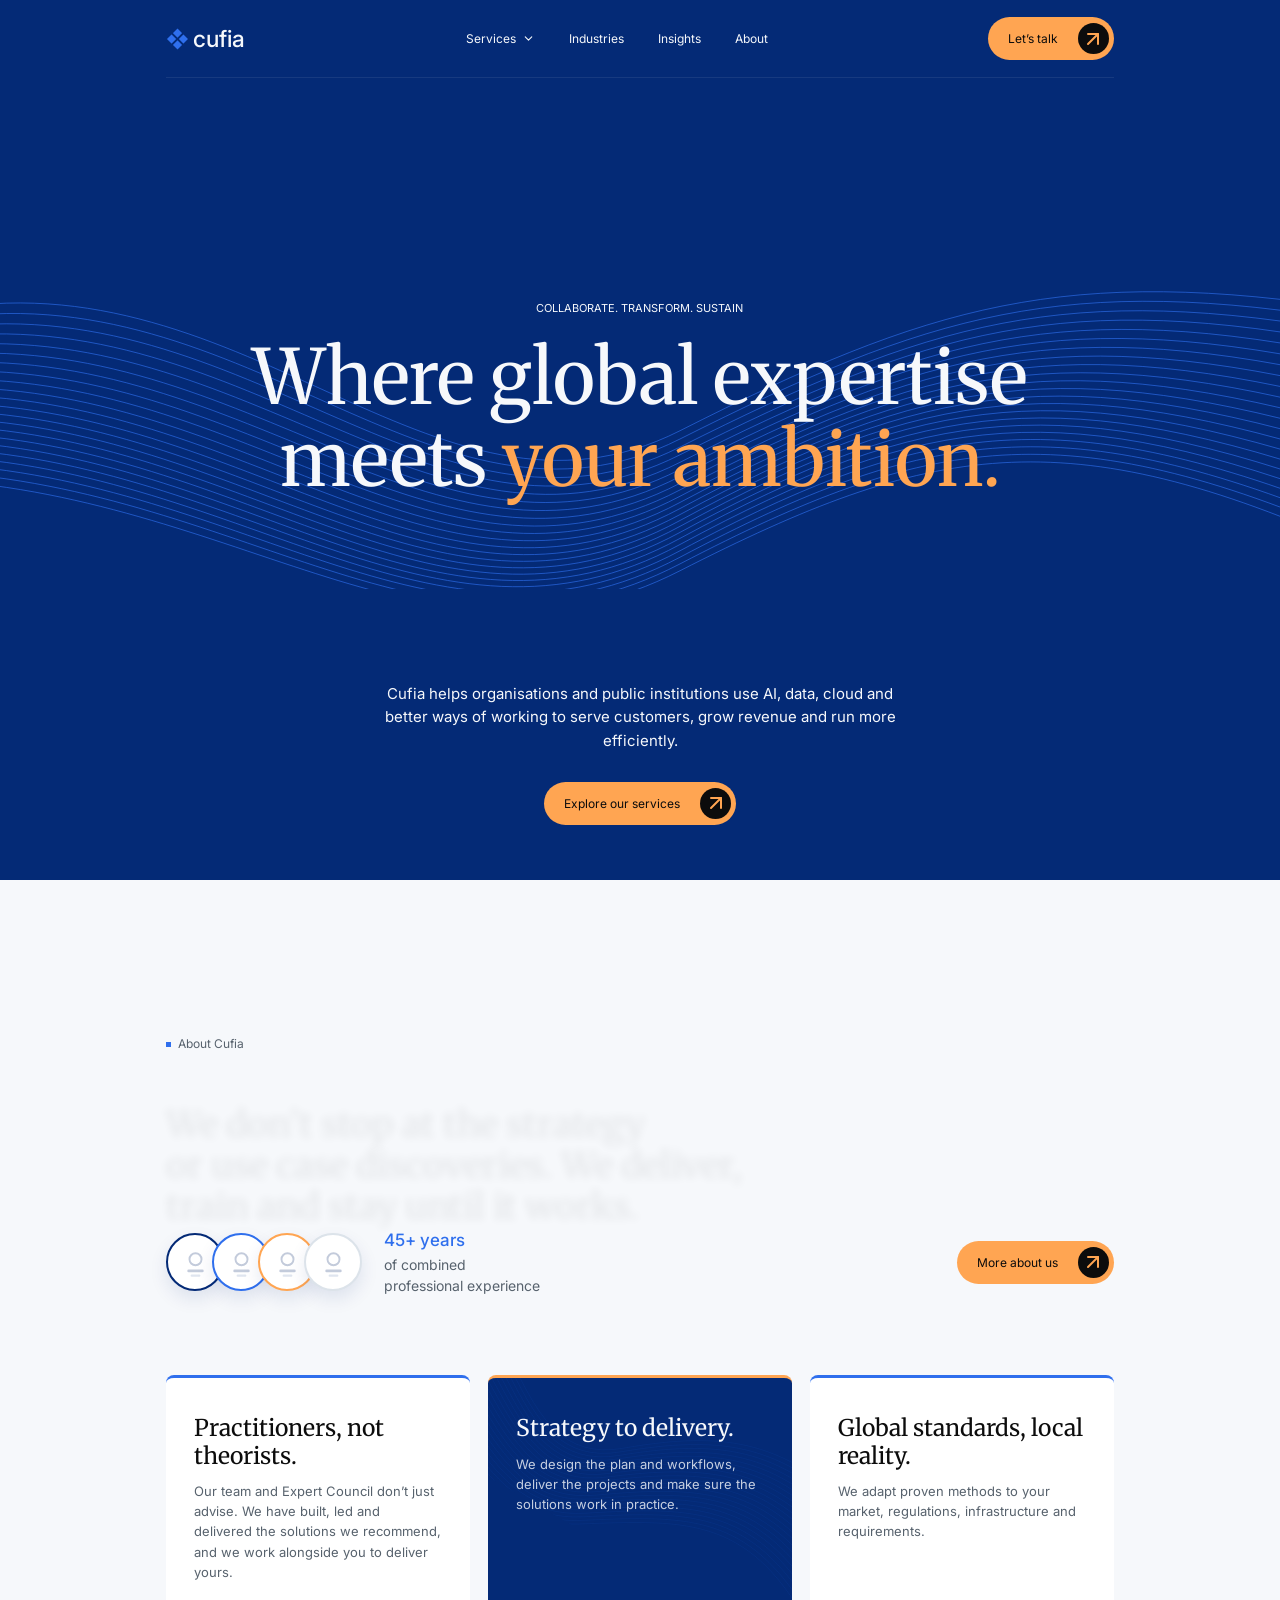
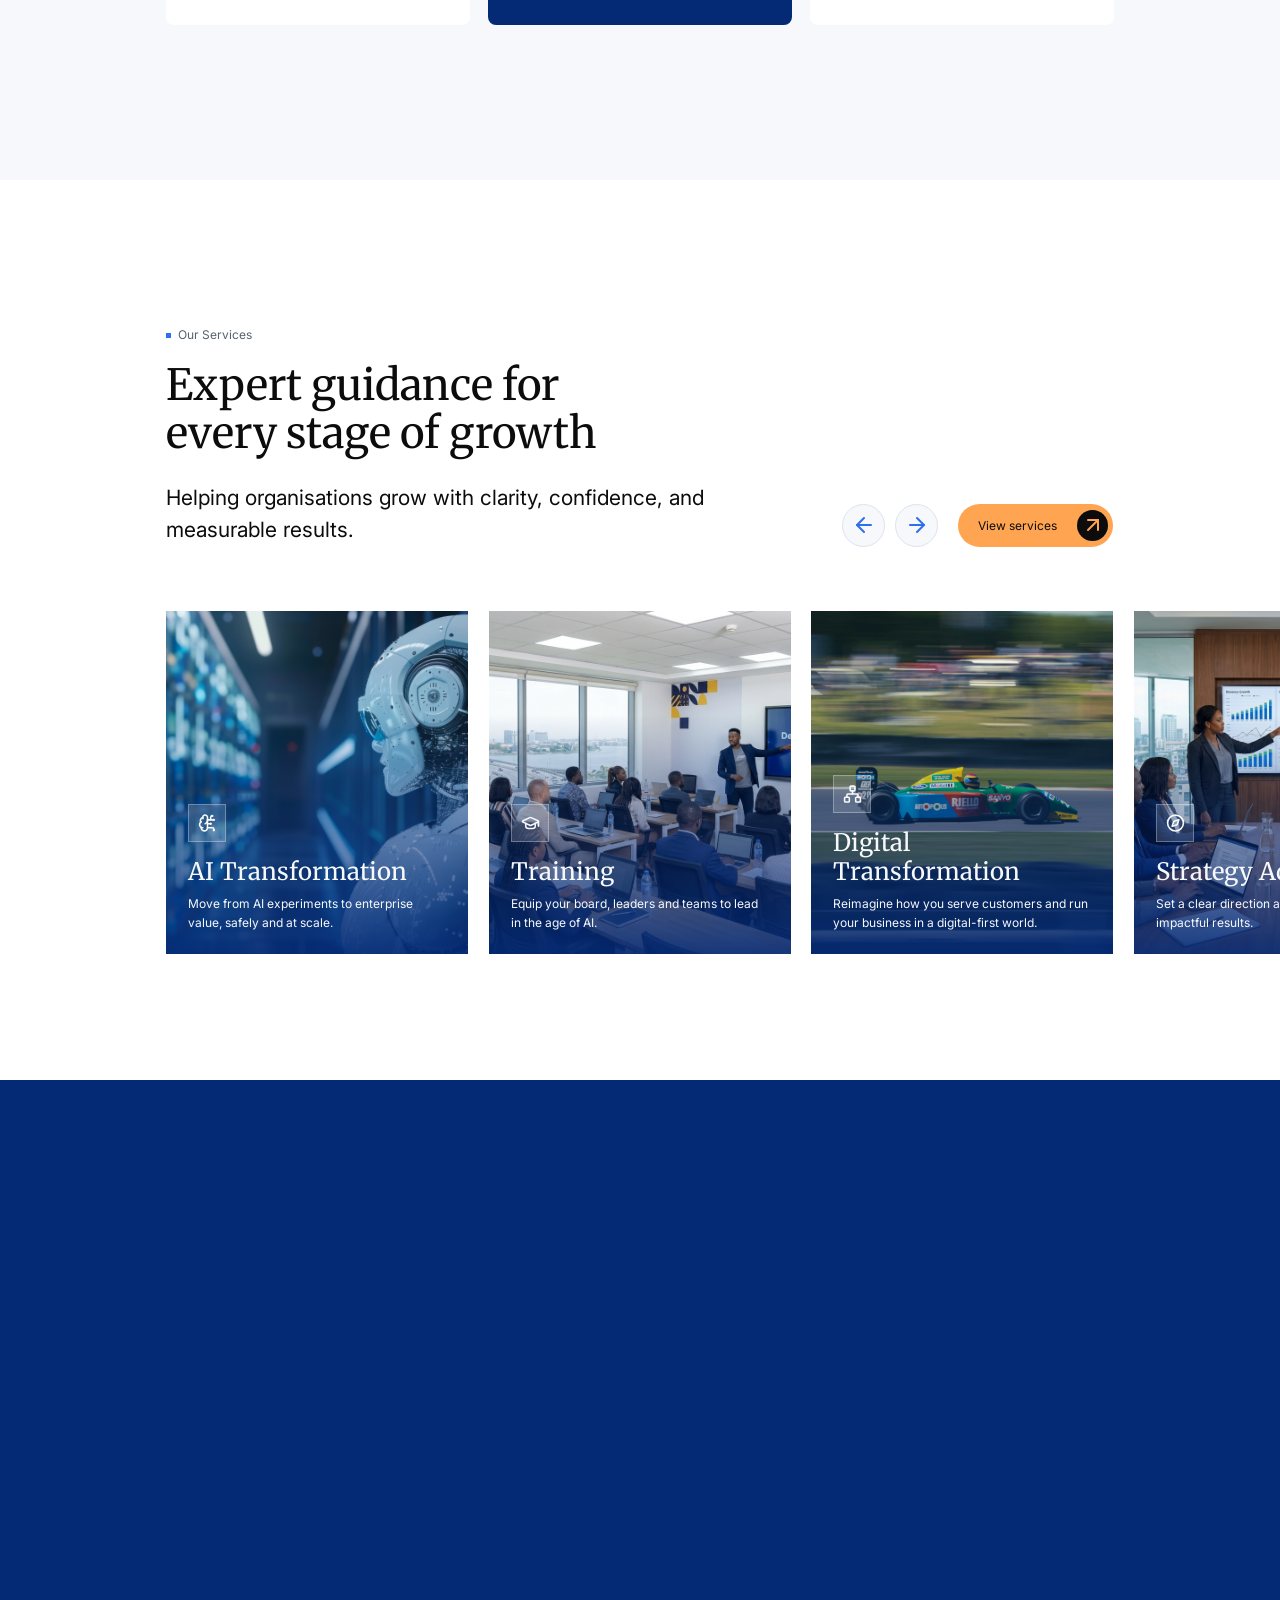
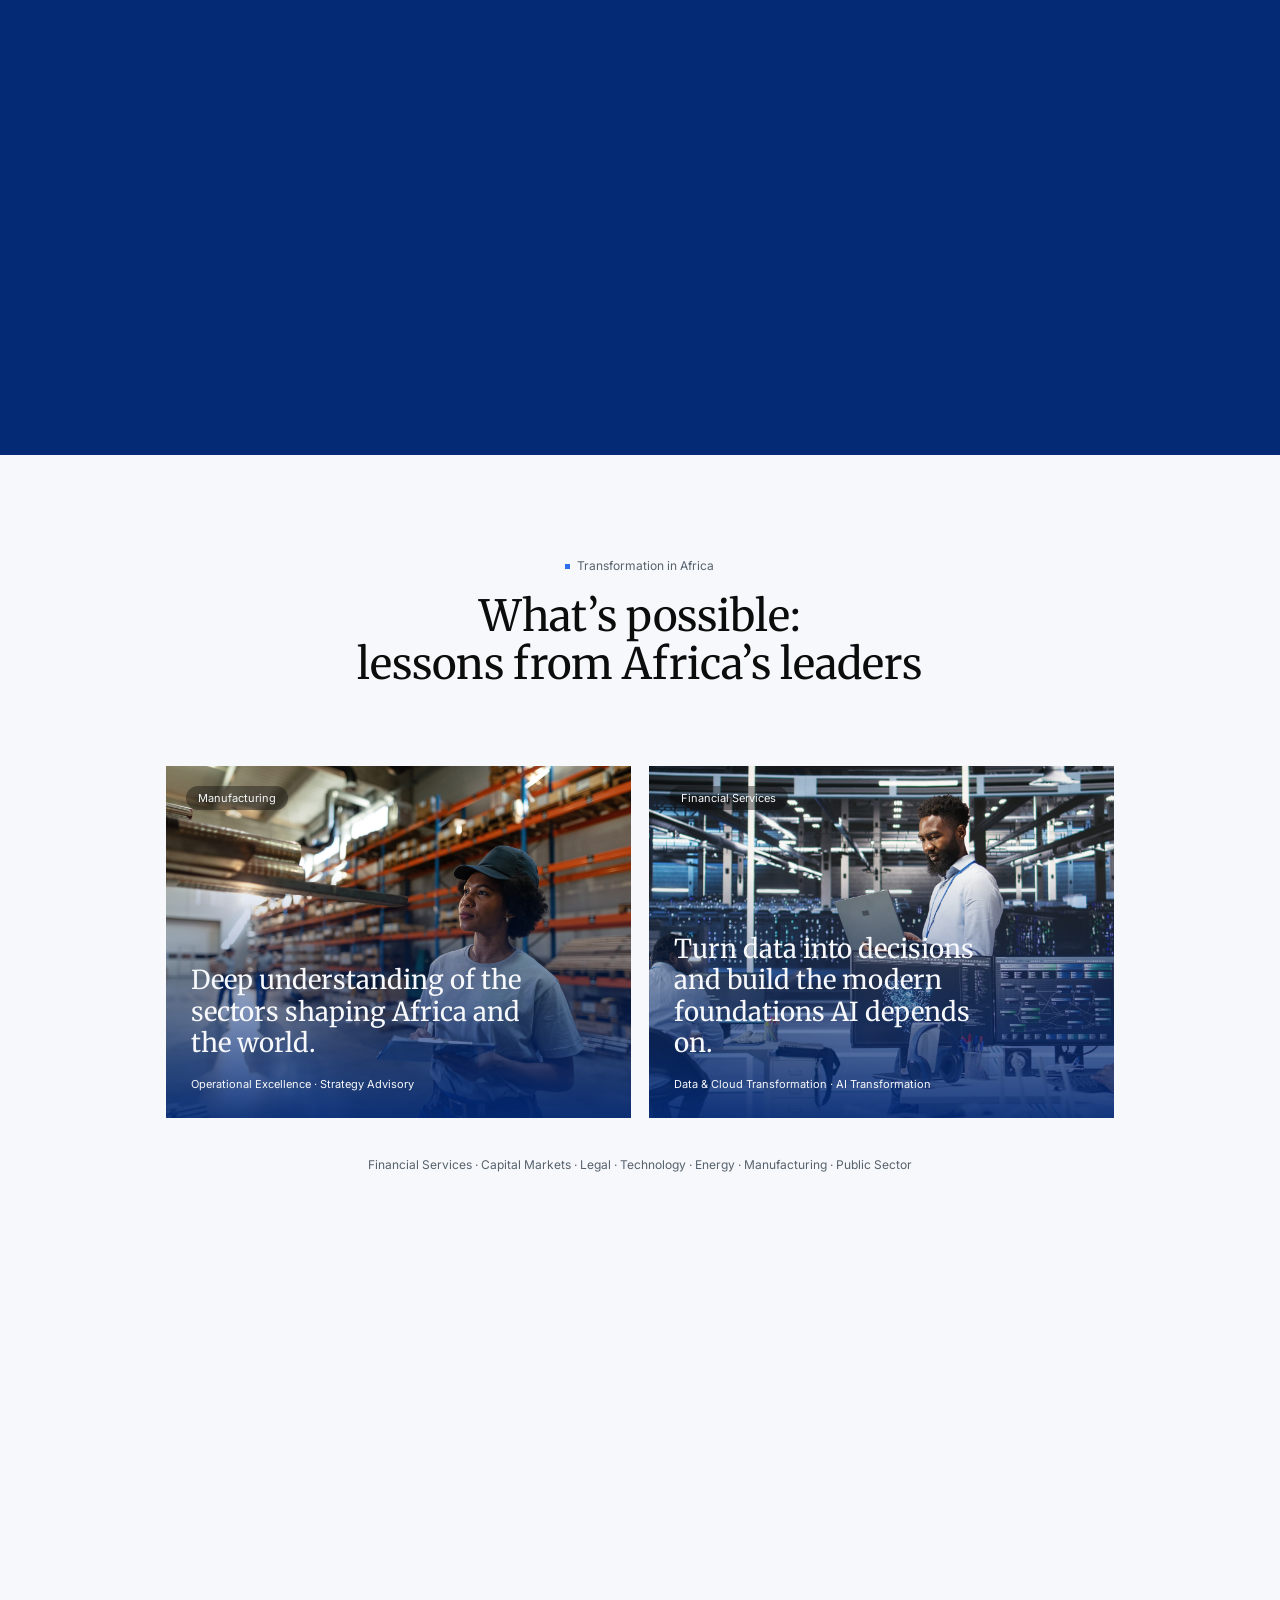
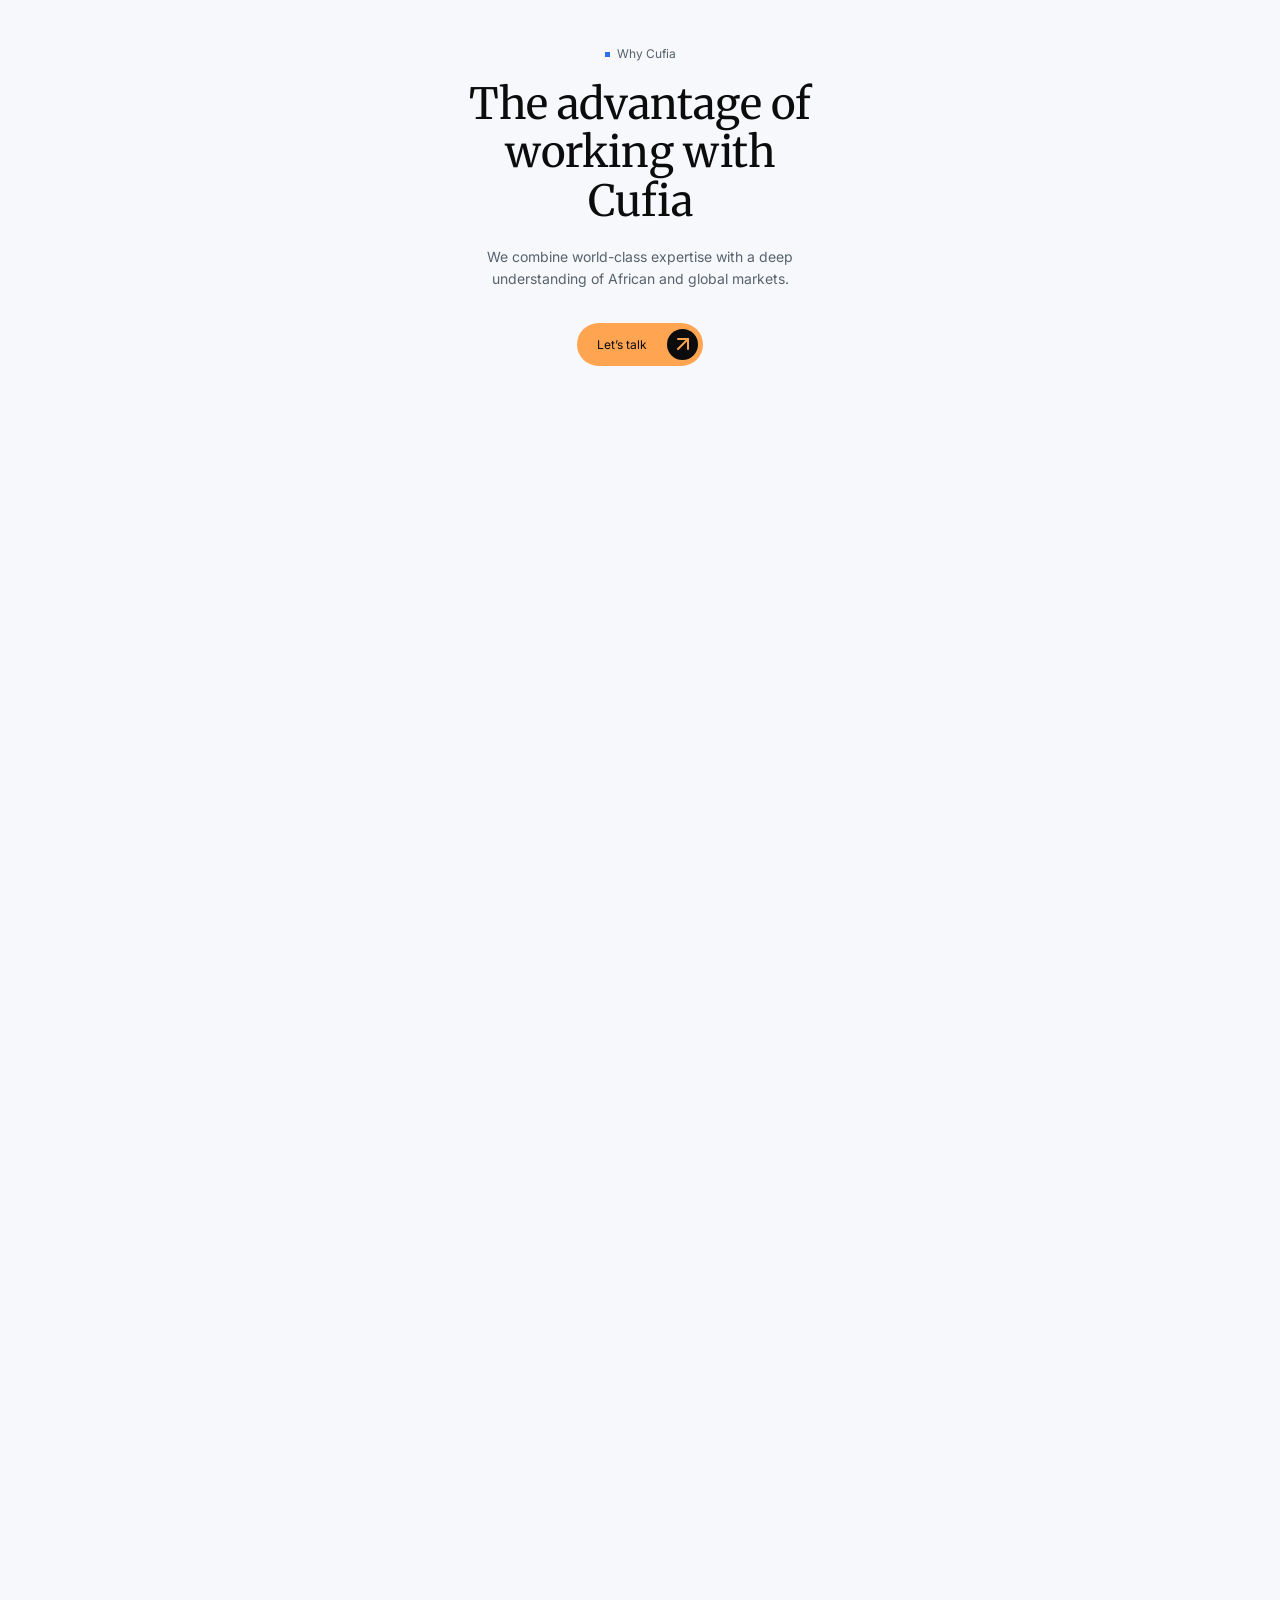
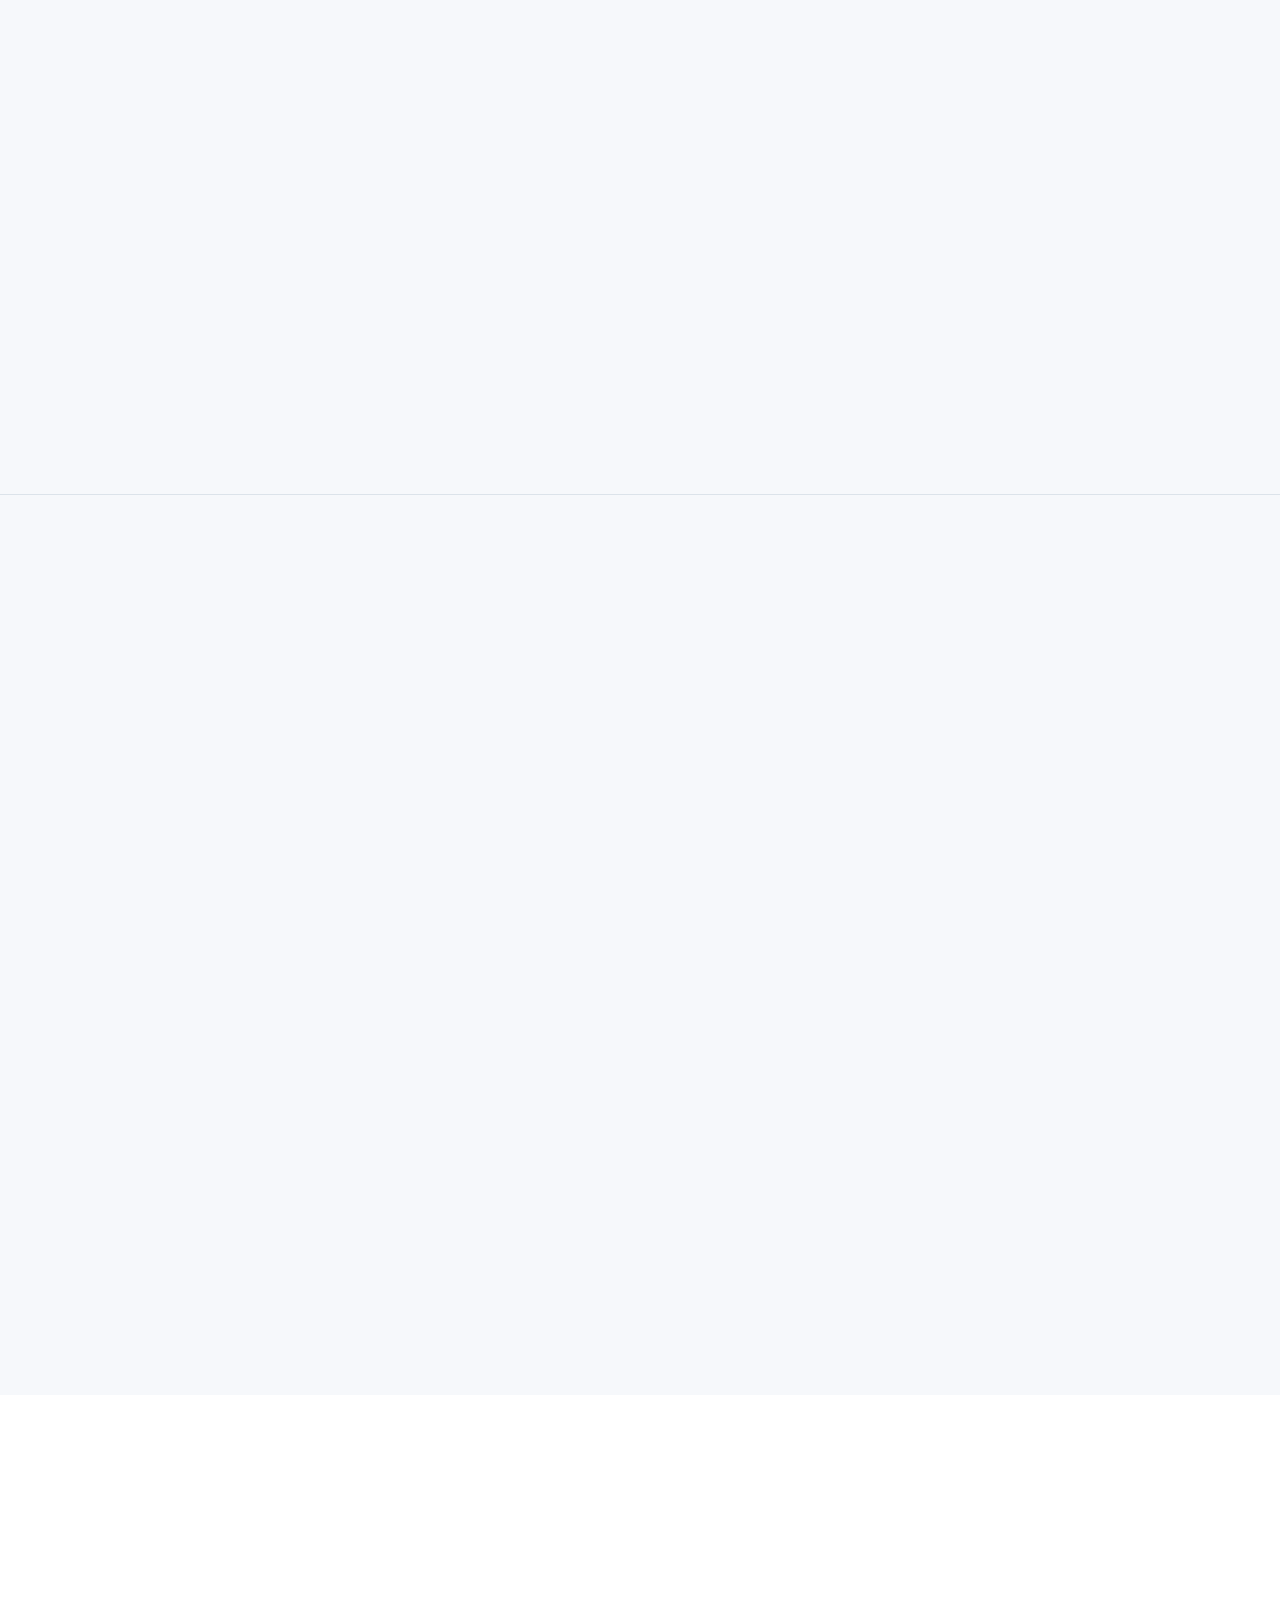
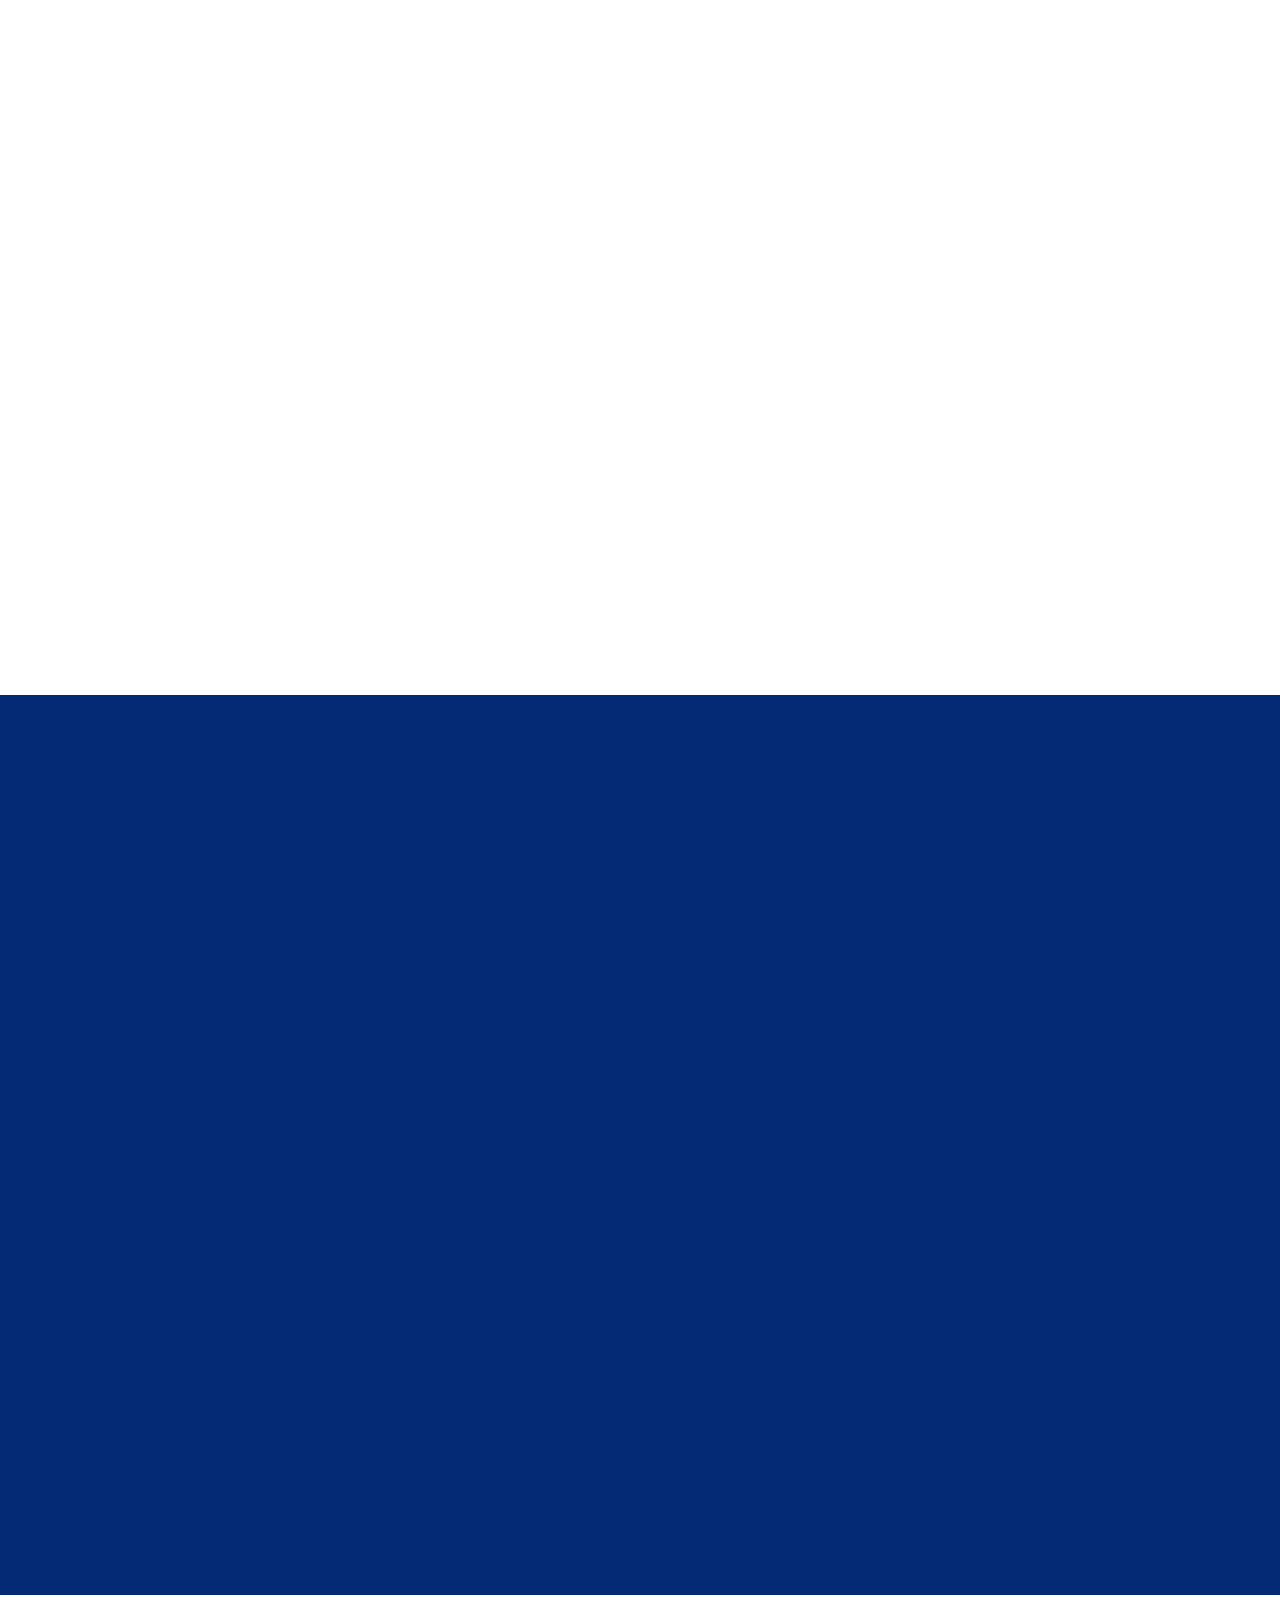
==== commit 8344d51c: "Started adding animations to home page" ====
--- a/index.html
+++ b/index.html
@@ -20,7 +20,7 @@
     <meta content="website" property="og:type" />
     <meta content="summary_large_image" name="twitter:card" />
     <link
-      href="https://fonts.googleapis.com/css2?family=Merriweather:ital,wght@0,300;0,400;0,700;1,400&amp;family=Inter:wght@400;500;600&amp;display=swap"
+      href="https://fonts.googleapis.com/css2?family=Merriweather:ital,wght@0,300;0,400;0,700;1,400&amp;family=Inter:wght@400;500;600;900&amp;display=swap"
       rel="stylesheet"
     />
     <link rel="stylesheet" href="styles.css" />
@@ -923,123 +923,154 @@
               Great outcomes start with a strong working relationship.
             </p>
           </div>
-          <div class="values-grid">
-            <div class="value-stack">
-              <article>
-                <svg
-                  aria-hidden="true"
-                  class="lucide lucide-chart-no-axes-combined"
-                  fill="none"
-                  height="24"
-                  stroke="currentColor"
-                  stroke-linecap="round"
-                  stroke-linejoin="round"
-                  stroke-width="2"
-                  viewbox="0 0 24 24"
-                  width="24"
-                  xmlns="http://www.w3.org/2000/svg"
-                >
-                  <path d="M12 16v5"></path>
-                  <path d="M16 14v7"></path>
-                  <path d="M20 10v11"></path>
-                  <path
-                    d="m22 3-8.646 8.646a.5.5 0 0 1-.708 0L9.354 8.354a.5.5 0 0 0-.707 0L2 15"
-                  ></path>
-                  <path d="M4 18v3"></path>
-                  <path d="M8 14v7"></path>
-                </svg>
-                <h3>Your needs come first.</h3>
-                <p>
-                   We listen before we act and shape every strategy, product and project around your goals and priorities.
-                </p>
-              </article>
-              <article>
-                <svg
-                  aria-hidden="true"
-                  class="lucide lucide-compass"
-                  fill="none"
-                  height="24"
-                  stroke="currentColor"
-                  stroke-linecap="round"
-                  stroke-linejoin="round"
-                  stroke-width="2"
-                  viewbox="0 0 24 24"
-                  width="24"
-                  xmlns="http://www.w3.org/2000/svg"
-                >
-                  <circle cx="12" cy="12" r="10"></circle>
-                  <path
-                    d="m16.24 7.76-1.804 5.411a2 2 0 0 1-1.265 1.265L7.76 16.24l1.804-5.411a2 2 0 0 1 1.265-1.265z"
-                  ></path>
-                </svg>
-                <h3>Built with you, for you.</h3>
-                <p>
-                 Your teams help shape every decision, so what we deliver fits your organisation and earns buy-in from day one.
-                </p>
-              </article>
-            </div>
-            <img
-              alt="A professional focused on thoughtful hands-on work"
-              class="values-photo"
-              src="Values.jpg"
-            />
-            <div class="value-stack">
-              <article>
-                <svg
-                  aria-hidden="true"
-                  class="lucide lucide-handshake"
-                  fill="none"
-                  height="24"
-                  stroke="currentColor"
-                  stroke-linecap="round"
-                  stroke-linejoin="round"
-                  stroke-width="2"
-                  viewbox="0 0 24 24"
-                  width="24"
-                  xmlns="http://www.w3.org/2000/svg"
-                >
-                  <path d="m11 17 2 2a1 1 0 1 0 3-3"></path>
-                  <path
-                    d="m14 14 2.5 2.5a1 1 0 1 0 3-3l-3.88-3.88a3 3 0 0 0-4.24 0l-.88.88a1 1 0 1 1-3-3l2.81-2.81a5.79 5.79 0 0 1 7.06-.87l.47.28a2 2 0 0 0 1.42.25L21 4"
-                  ></path>
-                  <path d="m21 3 1 11h-2"></path>
-                  <path d="M3 3 2 14l6.5 6.5a1 1 0 1 0 3-3"></path>
-                  <path d="M3 4h8"></path>
-                </svg>
-                <h3>Honest and transparent.</h3>
-                <p>
-                 We tell you what we see, keep you informed at every step and only propose what’s right for you, whether that’s a recommendation, a product feature or a project plan.
-                </p>
-              </article>
-              <article>
-                <svg
-                  aria-hidden="true"
-                  class="lucide lucide-layers"
-                  fill="none"
-                  height="24"
-                  stroke="currentColor"
-                  stroke-linecap="round"
-                  stroke-linejoin="round"
-                  stroke-width="2"
-                  viewbox="0 0 24 24"
-                  width="24"
-                  xmlns="http://www.w3.org/2000/svg"
-                >
-                  <path
-                    d="M12.83 2.18a2 2 0 0 0-1.66 0L2.6 6.08a1 1 0 0 0 0 1.83l8.58 3.91a2 2 0 0 0 1.66 0l8.58-3.9a1 1 0 0 0 0-1.83z"
-                  ></path>
-                  <path
-                    d="M2 12a1 1 0 0 0 .58.91l8.6 3.91a2 2 0 0 0 1.65 0l8.58-3.9A1 1 0 0 0 22 12"
-                  ></path>
-                  <path
-                    d="M2 17a1 1 0 0 0 .58.91l8.6 3.91a2 2 0 0 0 1.65 0l8.58-3.9A1 1 0 0 0 22 17"
-                  ></path>
-                </svg>
-                <h3>Accountable for success</h3>
-                <p>
-                  We agree what success looks like upfront, test ideas with evidence and hold ourselves accountable for the outcome, from strategy to product launch to project delivery.
-                </p>
-              </article>
+          <div class="values-stage reveal-item">
+            <div class="values-content">
+              <ol class="values-list">
+              <li class="value-item is-active" data-image="Values.jpg" data-clip="clip-original">
+                <h3 class="value-heading">
+                  <button
+                    type="button"
+                    class="value-trigger"
+                    id="value-trigger-1"
+                    aria-expanded="true"
+                    aria-controls="value-panel-1"
+                  >
+                    <span class="value-number">01</span>
+                    <span class="value-title">YOUR NEEDS<br />COME FIRST.</span>
+                  </button>
+                </h3>
+              </li>
+              <li class="value-item" data-image="Values-2.jpg" data-clip="clip-hexagons">
+                <h3 class="value-heading">
+                  <button
+                    type="button"
+                    class="value-trigger"
+                    id="value-trigger-2"
+                    aria-expanded="false"
+                    aria-controls="value-panel-2"
+                  >
+                    <span class="value-number">02</span>
+                    <span class="value-title">BUILT WITH YOU,<br />FOR YOU.</span>
+                  </button>
+                </h3>
+              </li>
+              <li class="value-item" data-image="Values-3.jpg" data-clip="clip-pixels">
+                <h3 class="value-heading">
+                  <button
+                    type="button"
+                    class="value-trigger"
+                    id="value-trigger-3"
+                    aria-expanded="false"
+                    aria-controls="value-panel-3"
+                  >
+                    <span class="value-number">03</span>
+                    <span class="value-title">HONEST AND<br />TRANSPARENT.</span>
+                  </button>
+                </h3>
+              </li>
+              <li class="value-item" data-image="Values-4.jpg" data-clip="clip-bars">
+                <h3 class="value-heading">
+                  <button
+                    type="button"
+                    class="value-trigger"
+                    id="value-trigger-4"
+                    aria-expanded="false"
+                    aria-controls="value-panel-4"
+                  >
+                    <span class="value-number">04</span>
+                    <span class="value-title">ACCOUNTABLE<br />FOR SUCCESS</span>
+                  </button>
+                </h3>
+              </li>
+              </ol>
+              <div class="values-detail">
+              <div
+                class="value-panel is-active"
+                id="value-panel-1"
+                role="region"
+                aria-labelledby="value-trigger-1"
+              >
+                <p>We listen before we act and shape every strategy, product and project around your goals and priorities.</p>
+              </div>
+              <div
+                class="value-panel"
+                id="value-panel-2"
+                role="region"
+                aria-labelledby="value-trigger-2"
+              >
+                <p>Your teams help shape every decision, so what we deliver fits your organisation and earns buy-in from day one.</p>
+              </div>
+              <div
+                class="value-panel"
+                id="value-panel-3"
+                role="region"
+                aria-labelledby="value-trigger-3"
+              >
+                <p>We tell you what we see, keep you informed at every step and only propose what’s right for you, whether that’s a recommendation, a product feature or a project plan.</p>
+              </div>
+              <div
+                class="value-panel"
+                id="value-panel-4"
+                role="region"
+                aria-labelledby="value-trigger-4"
+              >
+                <p>We agree what success looks like upfront, test ideas with evidence and hold ourselves accountable for the outcome, from strategy to product launch to project delivery.</p>
+              </div>
+              </div>
+            </div>
+            <div class="values-media">
+              <div class="values-glow"></div>
+              <svg
+                class="values-svg"
+                viewBox="0 0 500 500"
+                role="img"
+                aria-label="Illustration for the selected value"
+              >
+                <defs>
+                  <clipPath id="clip-original">
+              <path class="path" d="M480.6,235H19.4c-6,0-10.8-4.9-10.8-10.8v-9.5c0-6,4.9-10.8,10.8-10.8h461.1c6,0,10.8,4.9,10.8,10.8v9.5C491.4,230.2,486.6,235,480.6,235z" />
+              <path class="path" d="M483.1,362.4H16.9c-4.6,0-8.3-3.7-8.3-8.3v-1.8c0-4.6,3.7-8.3,8.3-8.3h466.1c4.6,0,8.3,3.7,8.3,8.3v1.8C491.4,358.7,487.7,362.4,483.1,362.4z" />
+              <path class="path" d="M460.3,336.3H39.7c-17.2,0-31.1-13.9-31.1-31.1v-31.5c0-17.2,13.9-31.1,31.1-31.1h420.7c17.2,0,31.1,13.9,31.1,31.1v31.5C491.4,322.4,477.5,336.3,460.3,336.3z" />
+              <path class="path" d="M459.2,196.2H40.8v-35c0-47.5,38.5-86,86-86h246.5c47.5,0,86,38.5,86,86V196.2z" />
+              <path class="path" d="M441.9,424.9H58.1c-9.6,0-17.3-7.8-17.3-17.3v-37.4h418.5v37.4C459.2,417.1,451.5,424.9,441.9,424.9z" />
+                  </clipPath>
+                  <clipPath id="clip-hexagons">
+              <rect class="path" x="20" y="20" width="200" height="280" rx="12" />
+              <rect class="path" x="20" y="320" width="200" height="160" rx="12" />
+              <rect class="path" x="240" y="20" width="240" height="140" rx="12" />
+              <rect class="path" x="240" y="180" width="110" height="160" rx="12" />
+              <rect class="path" x="370" y="180" width="110" height="160" rx="12" />
+              <rect class="path" x="240" y="360" width="240" height="120" rx="12" />
+                  </clipPath>
+                  <clipPath id="clip-pixels">
+              <rect class="path" x="20" y="20" width="140" height="140" rx="4" />
+              <rect class="path" x="180" y="20" width="140" height="140" rx="4" />
+              <rect class="path" x="340" y="20" width="140" height="140" rx="4" />
+              <rect class="path" x="20" y="180" width="140" height="140" rx="4" />
+              <rect class="path" x="180" y="180" width="140" height="140" rx="4" />
+              <rect class="path" x="340" y="180" width="140" height="140" rx="4" />
+              <rect class="path" x="20" y="340" width="140" height="140" rx="4" />
+              <rect class="path" x="180" y="340" width="140" height="140" rx="4" />
+              <rect class="path" x="340" y="340" width="140" height="140" rx="4" />
+                  </clipPath>
+                  <clipPath id="clip-bars">
+              <rect class="path" x="9" y="330" width="82" height="160" rx="12" />
+              <rect class="path" x="109" y="250" width="82" height="240" rx="12" />
+              <rect class="path" x="209" y="170" width="82" height="320" rx="12" />
+              <rect class="path" x="309" y="90" width="82" height="400" rx="12" />
+              <rect class="path" x="409" y="10" width="82" height="480" rx="12" />
+                  </clipPath>
+                </defs>
+                <g id="values-clip-group" clip-path="url(#clip-original)">
+                  <image
+                    id="values-image"
+                    href="Values.jpg"
+                    width="500"
+                    height="500"
+                    preserveAspectRatio="xMidYMid slice"
+                  />
+                </g>
+              </svg>
             </div>
           </div>
         </div>
@@ -1557,6 +1588,7 @@
         </div>
       </footer>
     </main>
+    <script src="https://cdnjs.cloudflare.com/ajax/libs/gsap/3.12.5/gsap.min.js"></script>
     <script src="script.js"></script>
   </body>
 </html>
--- a/styles.css
+++ b/styles.css
@@ -479,7 +479,7 @@
    ========================================================================== */
 .services-section {
   background: var(--card);
-  padding-block: 75px 45px;
+  padding-block: 110px 90px;
   display: flex;
   flex-direction: column;
   justify-content: center;
@@ -548,26 +548,27 @@
   align-items: flex-end;
   justify-content: space-between;
   gap: 32px;
-  margin-bottom: 48px; /* Breathing room before the carousel cards */
+  margin-bottom: 64px; /* Breathing room before the carousel cards */
 }
 .services-header-left {
-  max-width: 620px;
+  max-width: 640px;
 }
 .services-header-left h2 {
   margin: 0;
 }
-.services-subheading {
-  font-size: 21px;          /* bumped up from 17px */
+.cufia-page .services-subheading {
+  font-size: 21px;
   line-height: 1.55;
   color: #0c0c0c;
   max-width: 620px;
-  margin-top: 22px;         /* gives the H2 room to breathe */
+  margin-top: 24px;         /* gives the H2 room to breathe */
+  margin-bottom: 0;
 }
 .services-header-right {
   display: flex;
-  flex-direction: column;
-  align-items: flex-end; /* Keeps arrows aligned with the CTA */
-  gap: 20px; /* Space between the CTA button and the arrow buttons */
+  flex-direction: row-reverse; /* CTA on the right, arrows on the left */
+  align-items: center;         /* Pill and circles share one centre line */
+  gap: 20px;                   /* Space between the arrow buttons and the CTA */
   flex-shrink: 0;
 }
 .carousel-controls {
@@ -580,8 +581,8 @@
   border-radius: 50%;
   background: var(--background);
   color: var(--primary);
-  width: 36px;
-  height: 36px;
+  width: 43px;  /* matches the CTA pill height */
+  height: 43px;
   display: inline-flex;
   align-items: center;
   justify-content: center;
@@ -617,57 +618,151 @@
   margin-top: 20px;
   font-size: 13px;
 }
-.values-grid {
+/* ---- Values: connoisseur stack interactor ---- */
+.values-section .section-inner {
+  gap: 56px;
+}
+.values-stage {
   display: grid;
-  grid-template-columns: 1.15fr 1fr 1.15fr;
-  gap: 16px;
-}
-.value-stack {
+  grid-template-columns: 1fr 1fr;
+  gap: 40px;
+  align-items: center;
+}
+.values-content {
+  position: relative;
+  z-index: 2;
+}
+.values-list {
+  list-style: none;
+  margin: 0;
+  padding: 0;
+  display: flex;
+  flex-direction: column;
+  gap: clamp(26px, 3vw, 44px);
+}
+.value-item {
+  cursor: pointer;
+}
+.cufia-page .value-heading {
+  font-size: inherit;
+  line-height: inherit;
+  margin: 0;
+}
+.value-trigger {
+  display: flex;
+  align-items: flex-start;
+  gap: 24px;
+  width: 100%;
+  padding: 0;
+  background: none;
+  border: 0;
+  color: inherit;
+  text-align: left;
+  cursor: pointer;
+}
+.value-trigger:focus-visible {
+  outline: 2px solid var(--cta);
+  outline-offset: 6px;
+}
+.value-number {
+  flex-shrink: 0;
+  width: 40px;
+  margin-top: 8px;
+  font-family: var(--font-sans);
+  font-size: clamp(20px, 1.9vw, 28px);
+  font-weight: 700;
+  line-height: 1;
+  color: color-mix(in oklch, var(--on-dark) 45%, transparent);
+  transform-origin: left center;
+  transition: all 0.5s ease;
+}
+.value-item.is-active .value-number {
+  color: var(--cta);
+  transform: scale(1.1);
+}
+.value-title {
+  display: block;
+  font-family: var(--font-sans);
+  font-size: clamp(32px, 3.6vw, 54px);
+  font-weight: 900;
+  line-height: 0.85;
+  letter-spacing: -0.05em;
+  text-transform: uppercase;
+  color: transparent;
+  -webkit-text-stroke: 1.5px color-mix(in oklch, var(--on-dark) 90%, transparent);
+  opacity: 0.4;
+  transform: translateX(0);
+  transition: all 0.7s ease;
+}
+.value-item.is-active .value-title {
+  color: var(--on-dark);
+  -webkit-text-stroke: 0 transparent;
+  opacity: 1;
+  transform: translateX(16px);
+}
+.value-item:not(.is-active):hover .value-title {
+  opacity: 0.6;
+}
+.values-detail {
   display: grid;
-  grid-template-rows: 1fr 1fr;
-  gap: 16px;
-}
-.value-stack article {
-  padding: 24px;
-  background: var(--dark-surface);
-}
-.value-stack svg {
-  padding: 8px;
-  width: 37px;
-  height: 37px;
-  background: color-mix(in oklch, var(--on-dark) 7%, transparent);
-  margin-bottom: 33px;
-}
-.value-stack h3 {
-  font-size: 23px;
-  margin-bottom: 12px;
-}
-.value-stack p {
-  font-size: 12px;
+  margin-top: 40px;
+  padding-left: 64px; /* lines up with the titles */
+}
+.cufia-page .value-panel {
+  grid-area: 1 / 1;
+  max-width: 460px;
+  opacity: 0;
+  visibility: hidden;
+  transform: translateY(10px);
+  transition:
+    opacity 0.45s ease,
+    transform 0.45s ease,
+    visibility 0s linear 0.45s;
+}
+.cufia-page .value-panel.is-active {
+  opacity: 1;
+  visibility: visible;
+  transform: none;
+  transition:
+    opacity 0.45s ease 0.1s,
+    transform 0.45s ease 0.1s,
+    visibility 0s;
+}
+.cufia-page .value-panel p {
+  font-size: 15px;
+  line-height: 1.65;
   opacity: 0.85;
 }
-.values-photo {
-  min-height: 440px;
-}
-.values-grid.motion-ready {
+.values-media {
   position: relative;
-  display: block;
-}
-.values-grid.motion-ready .value-stack {
-  display: contents;
-}
-.values-grid.motion-ready .value-stack article {
+  display: flex;
+  justify-content: center;
+  align-items: center;
+  width: 100%;
+}
+.values-glow {
   position: absolute;
-  top: 0;
-  left: 0;
-  z-index: 2;
-  box-sizing: border-box;
-}
-.values-grid.motion-ready .values-photo {
-  position: absolute;
-  min-height: 0;
-  transform-origin: center;
+  width: 120%;
+  height: 120%;
+  background: rgba(249, 115, 22, 0.1);
+  filter: blur(120px);
+  border-radius: 50%;
+  pointer-events: none;
+}
+.values-svg {
+  position: relative;
   z-index: 1;
+  width: 100%;
+  max-width: 500px;
+  height: auto;
+  filter: drop-shadow(0 0 60px rgba(0, 0, 0, 0.8));
+}
+@media (prefers-reduced-motion: reduce) {
+  .value-number,
+  .value-title,
+  .cufia-page .value-panel {
+    transition: none;
+  }
 }
 .industry-grid {
   display: grid;
@@ -1032,12 +1127,6 @@
   .about-cards article {
     min-height: 380px;
   }
-  .value-stack article {
-    padding: 30px;
-  }
-  .values-photo {
-    min-height: 550px;
-  }
 }
 @media (max-width: 1050px) {
   .wrap {
@@ -1073,15 +1162,6 @@
   }
   .service-card h3 {
     font-size: 21px;
-  }
-  .values-grid {
-    gap: 12px;
-  }
-  .value-stack article {
-    padding: 18px;
-  }
-  .value-stack h3 {
-    font-size: 20px;
   }
   .advantage-card {
     padding: 22px;
@@ -1206,7 +1286,7 @@
     font-size: 24px;
   }
   .services-section {
-    padding-block: 60px 40px;
+    padding-block: 72px 56px;
   }
   .service-rail {
     padding-inline: 6%;
@@ -1226,7 +1306,7 @@
     flex-direction: column;
     align-items: flex-start;
     gap: 24px;
-    margin-bottom: 60px;
+    margin-bottom: 32px;
   }
 
   .services-header-right {
@@ -1235,34 +1315,31 @@
     align-items: center;
     justify-content: space-between;
   }
+  .cufia-page .services-subheading {
+    font-size: 17px;    /* Keeps mobile compact and clean */
+    margin-top: 16px;
+  }
 
-
-  .values-grid {
-    grid-template-columns: 1fr 1fr;
-    gap: 12px;
-  }
-  .values-photo {
-    grid-column: 1 / -1;
-    grid-row: 2;
-    height: 350px !important;
-    min-height: 0;
-    object-position: center 32%;
-  }
-  .value-stack {
-    gap: 12px;
-  }
-  .value-stack article {
-    padding: 18px;
-  }
-  .value-stack h3 {
-    font-size: 21px;
-    overflow-wrap: anywhere;
-  }
-  .value-stack svg {
-    margin-bottom: 25px;
-  }
-  .value-stack p {
-    font-size: 11px;
+  .values-stage {
+    grid-template-columns: 1fr;
+    gap: 48px;
+  }
+  .value-trigger {
+    gap: 16px;
+  }
+  .value-number {
+    width: 32px;
+    margin-top: 4px;
+  }
+  .value-title {
+    font-size: 30px;
+  }
+  .values-detail {
+    margin-top: 28px;
+    padding-left: 48px;
+  }
+  .cufia-page .value-panel p {
+    font-size: 14px;
   }
   .industry-grid {
     grid-template-columns: 1fr;
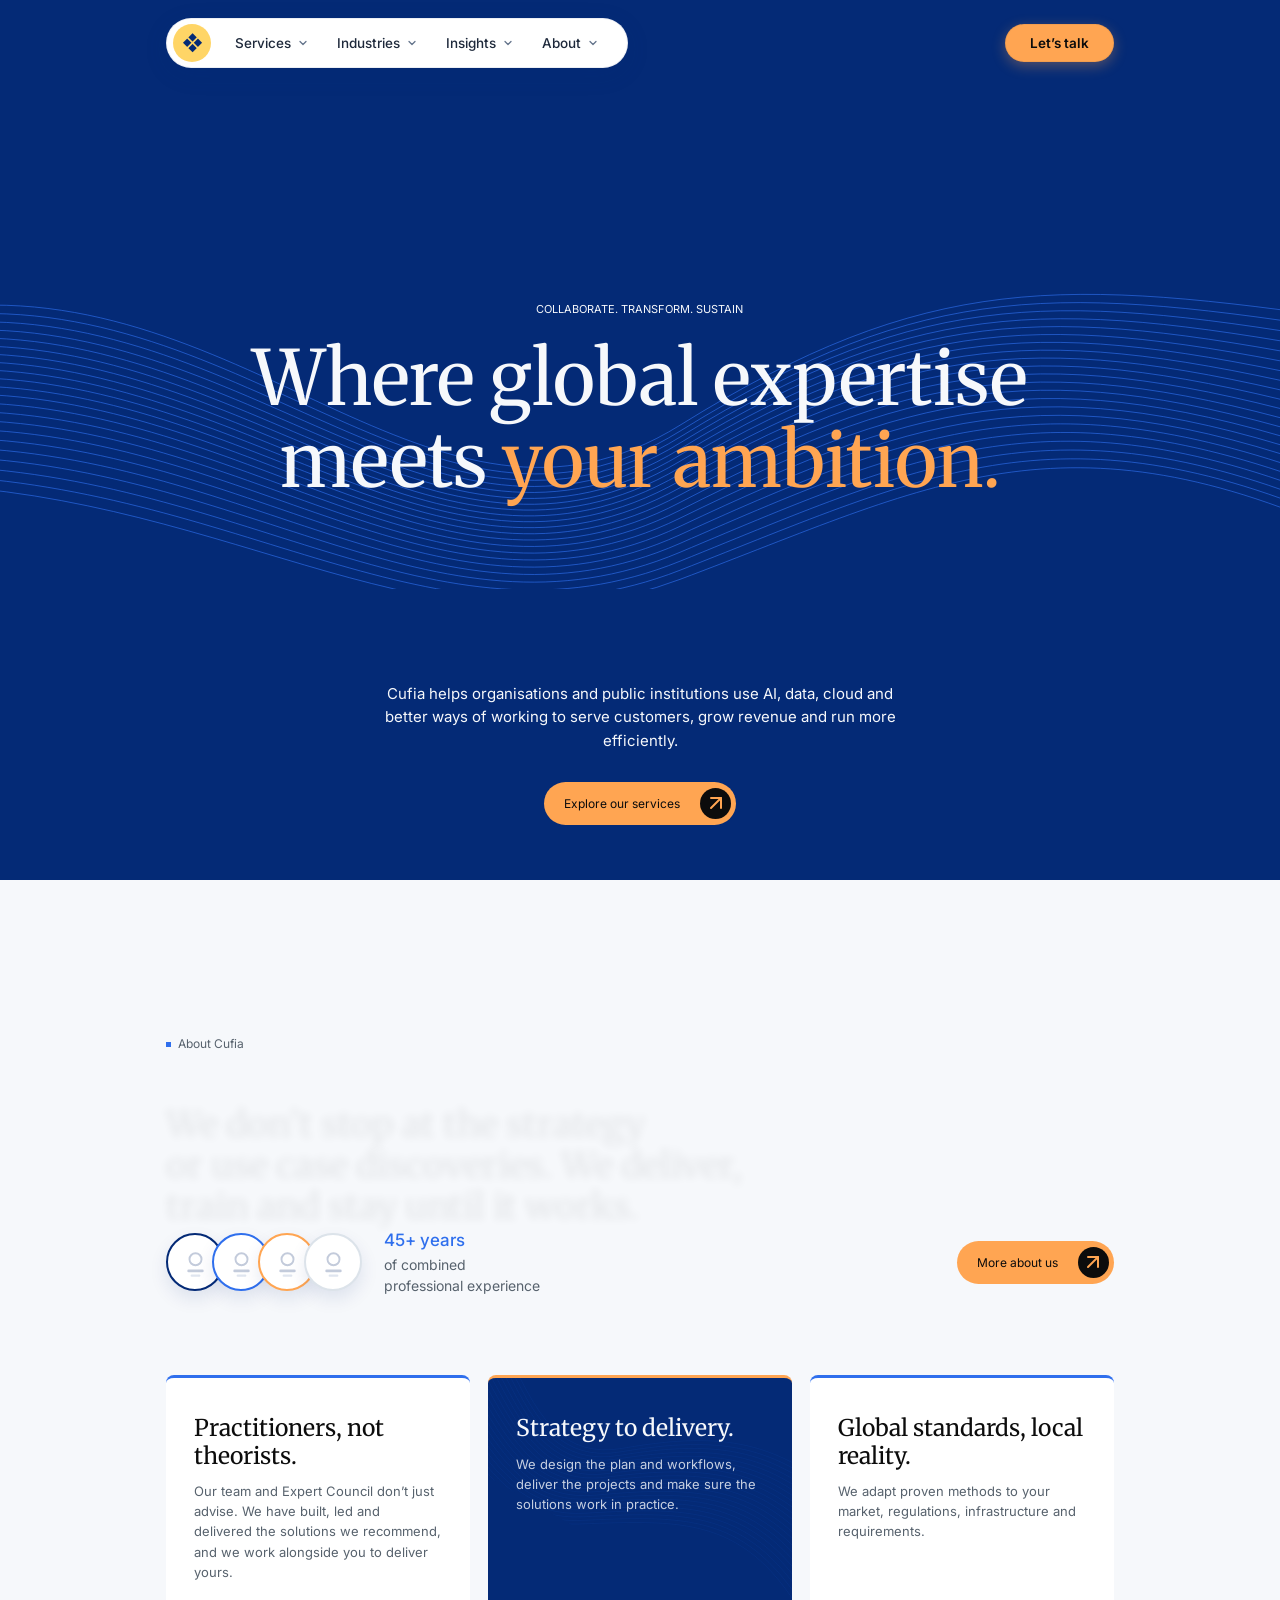
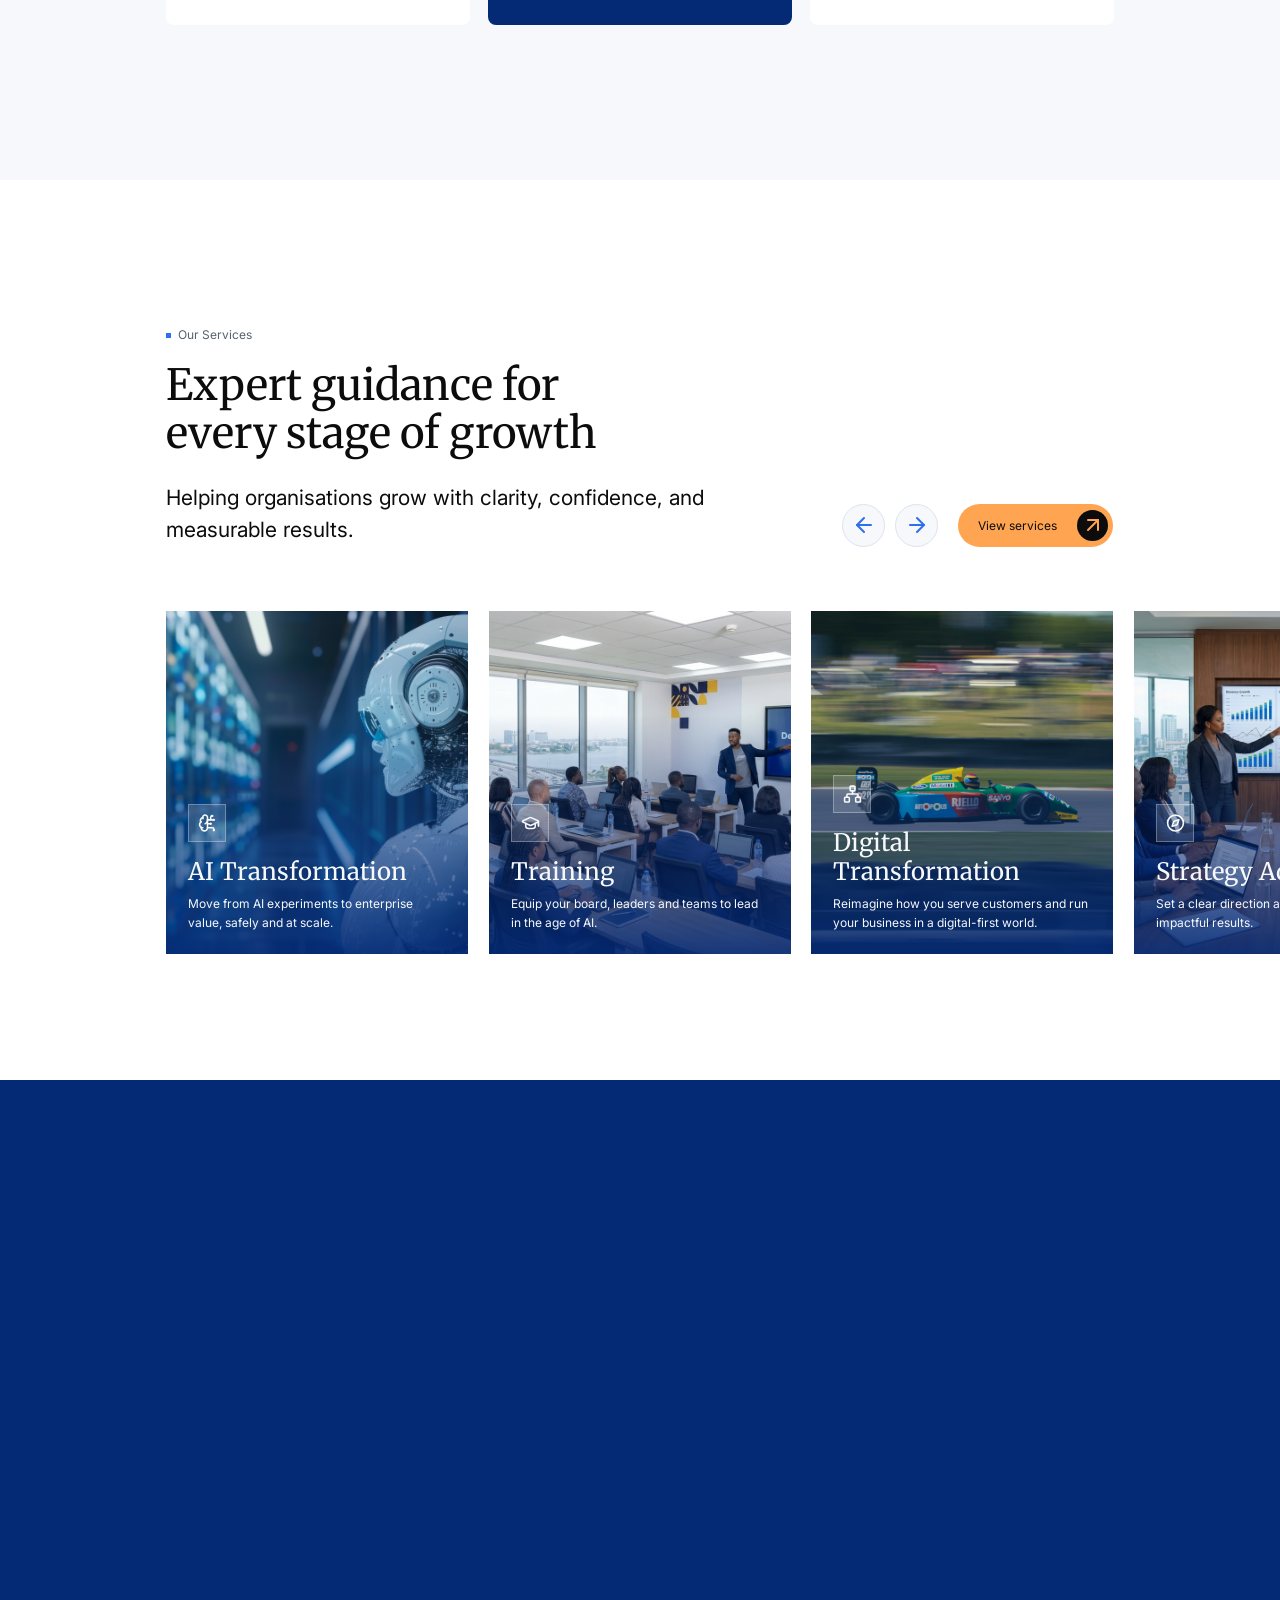
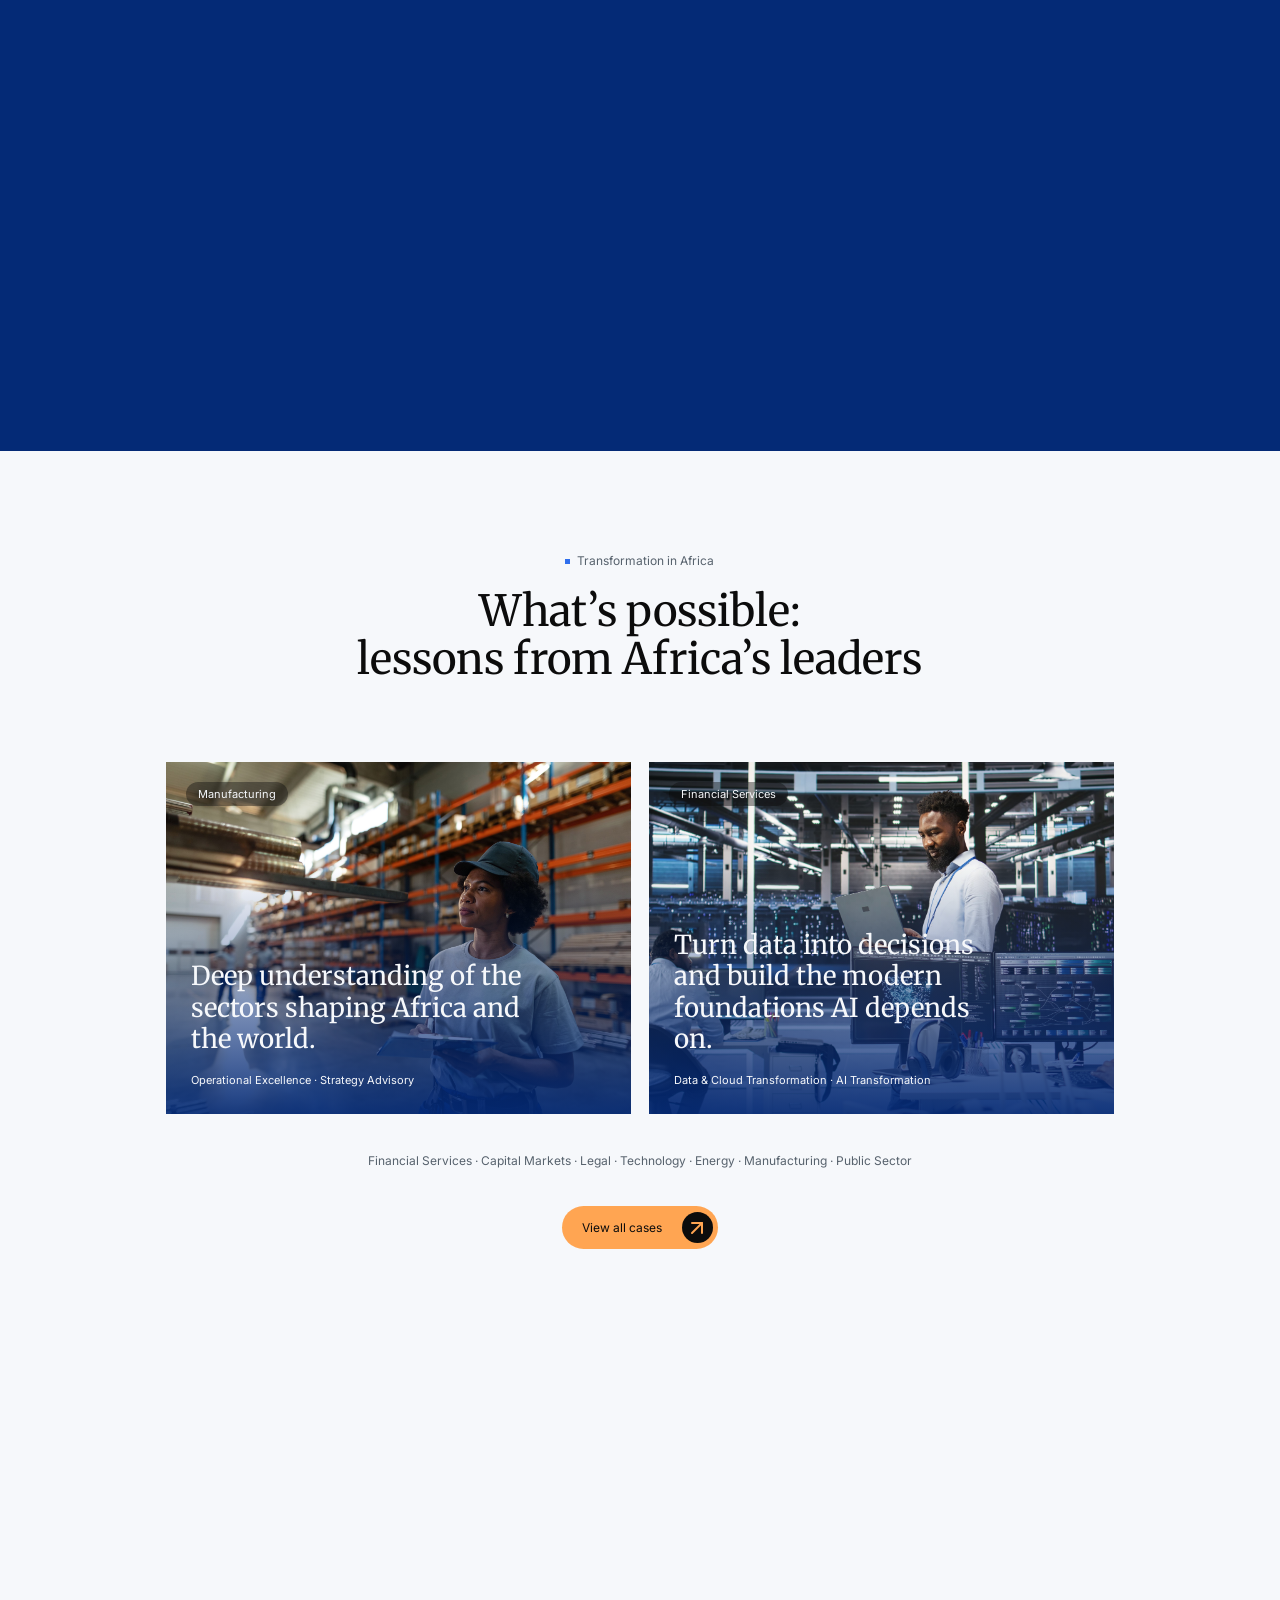
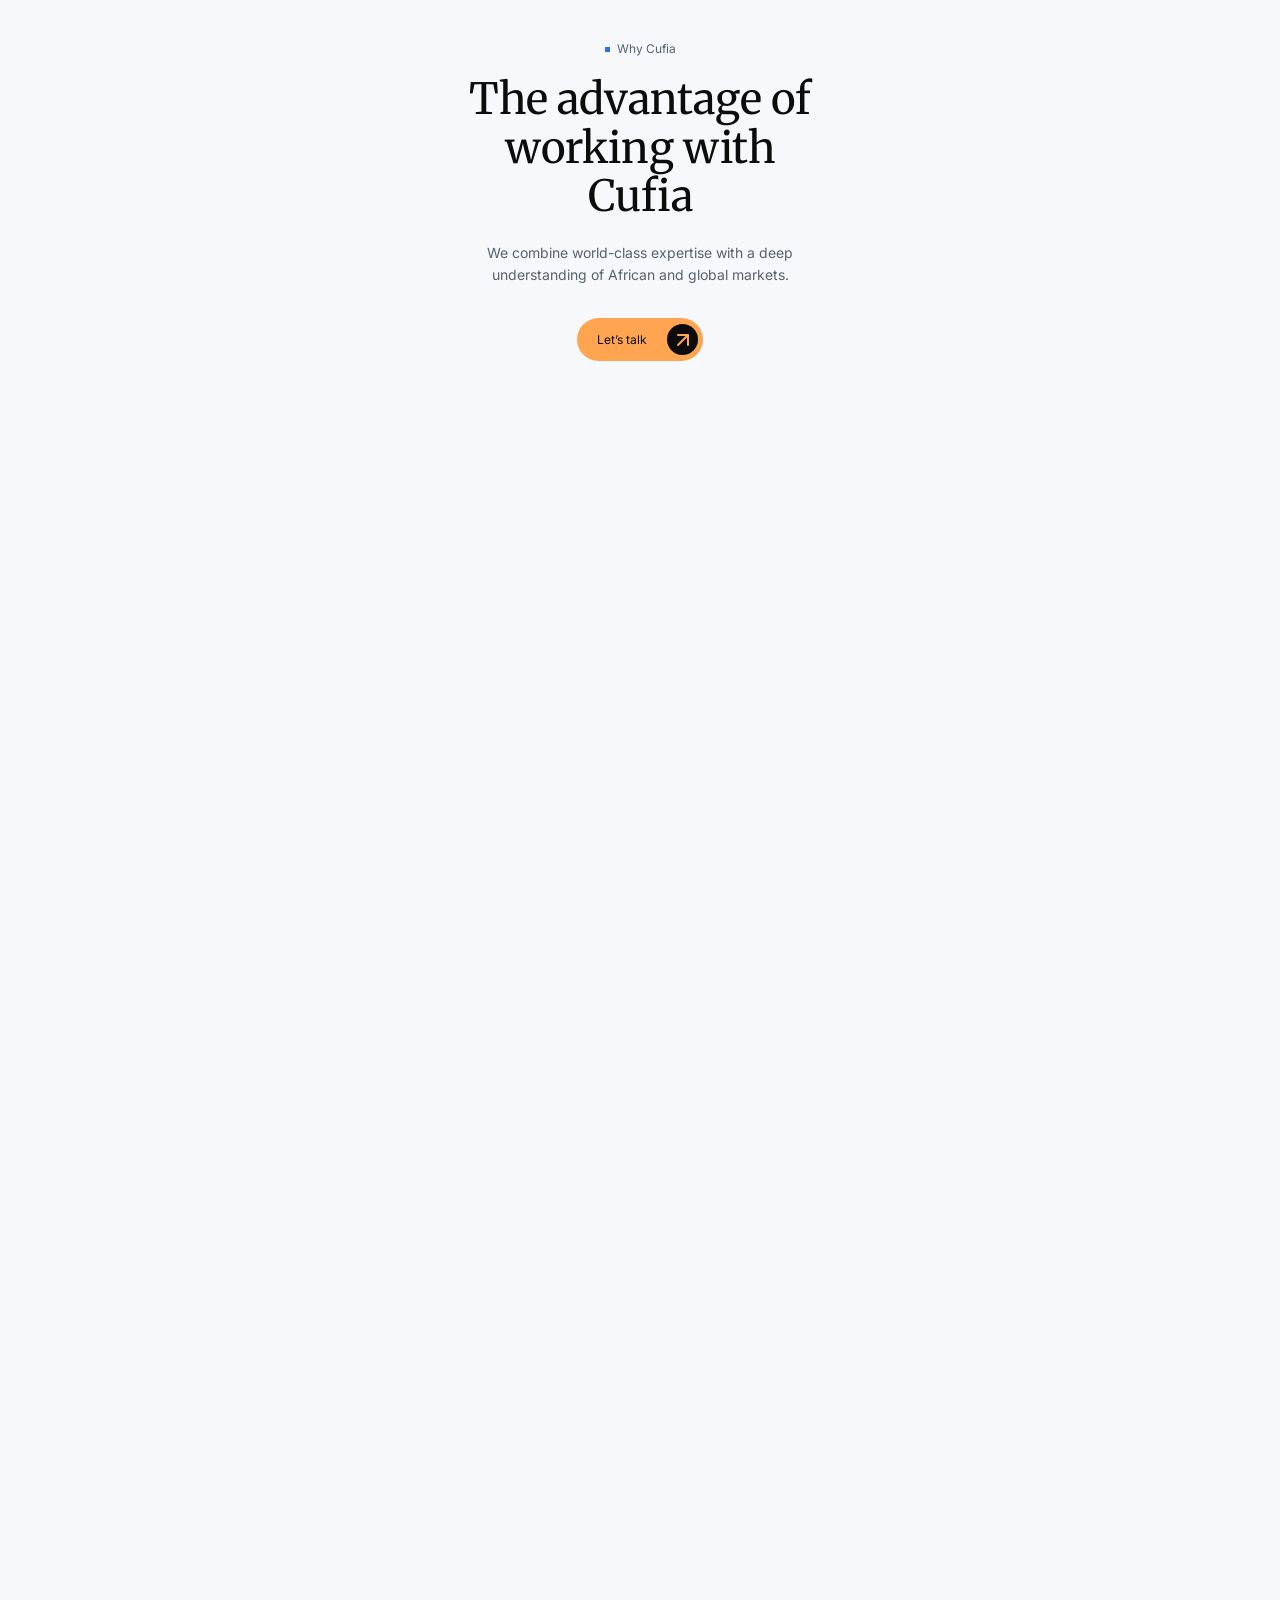
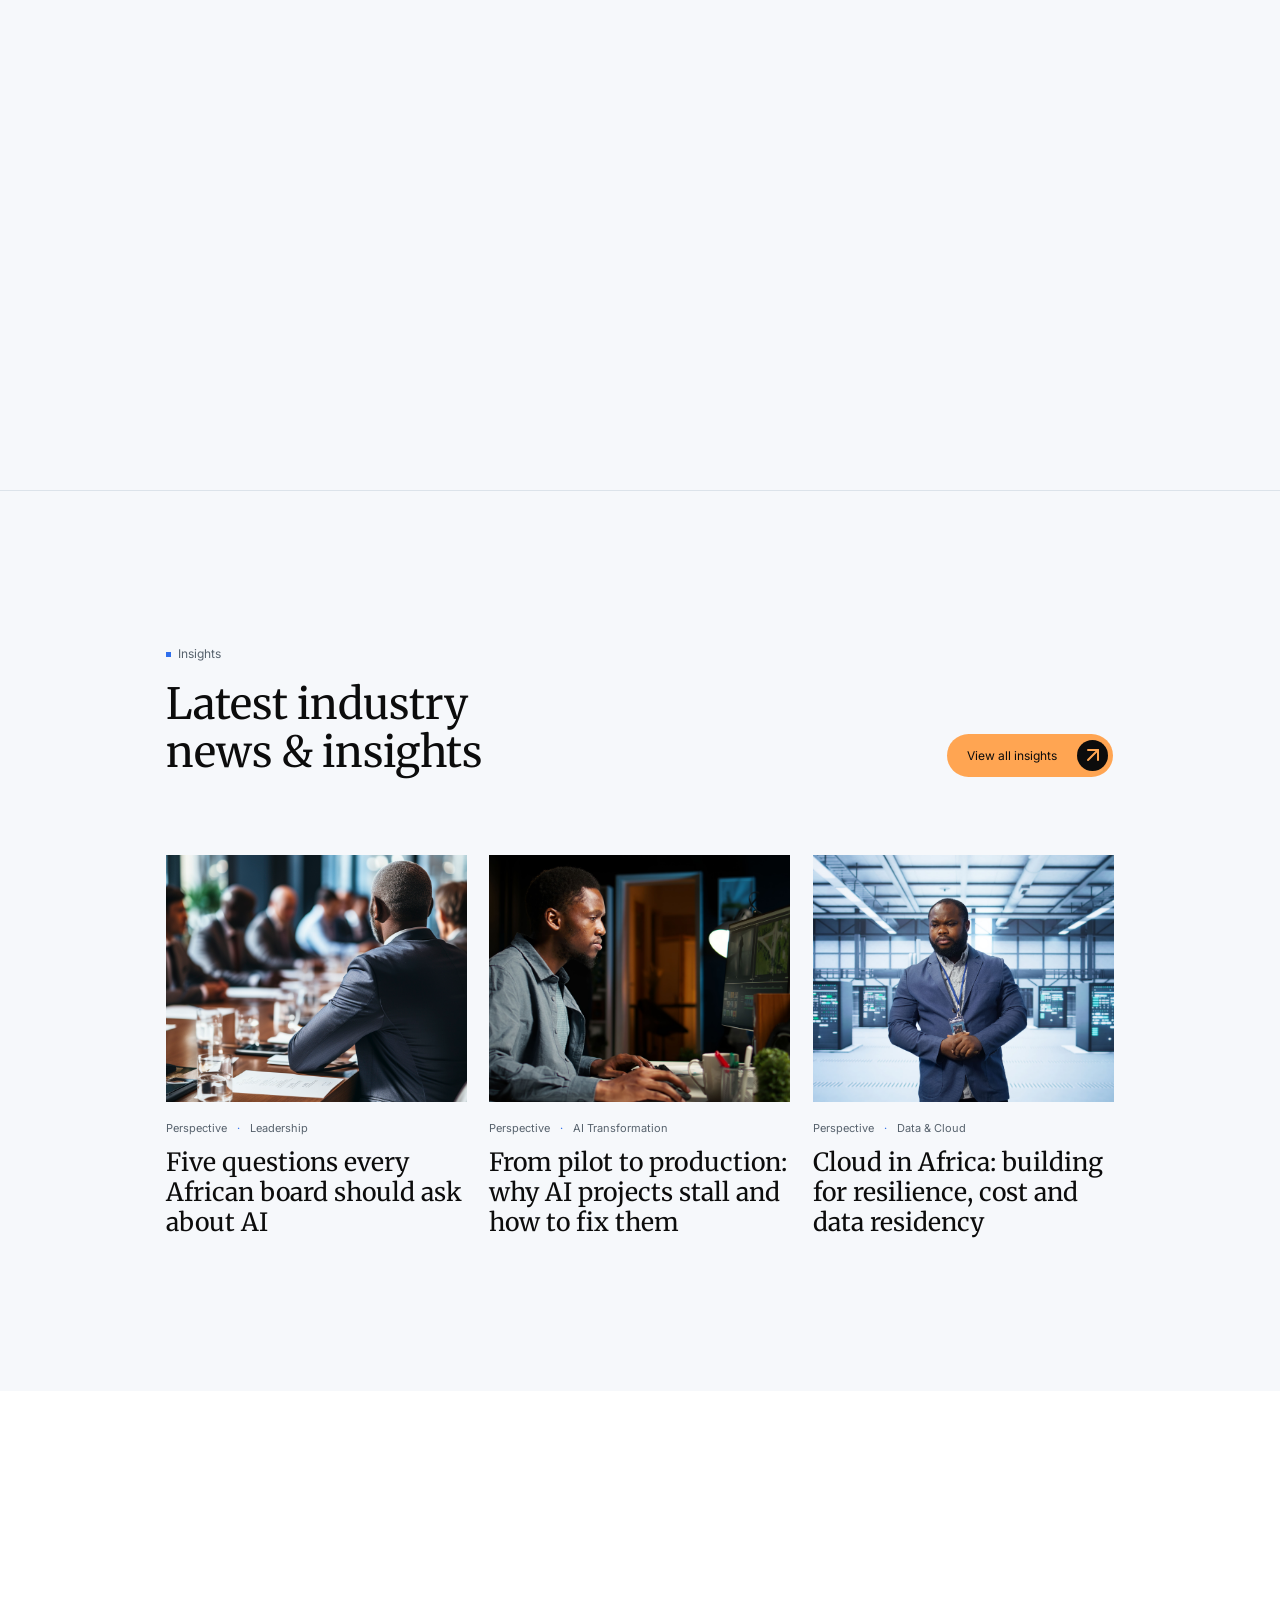
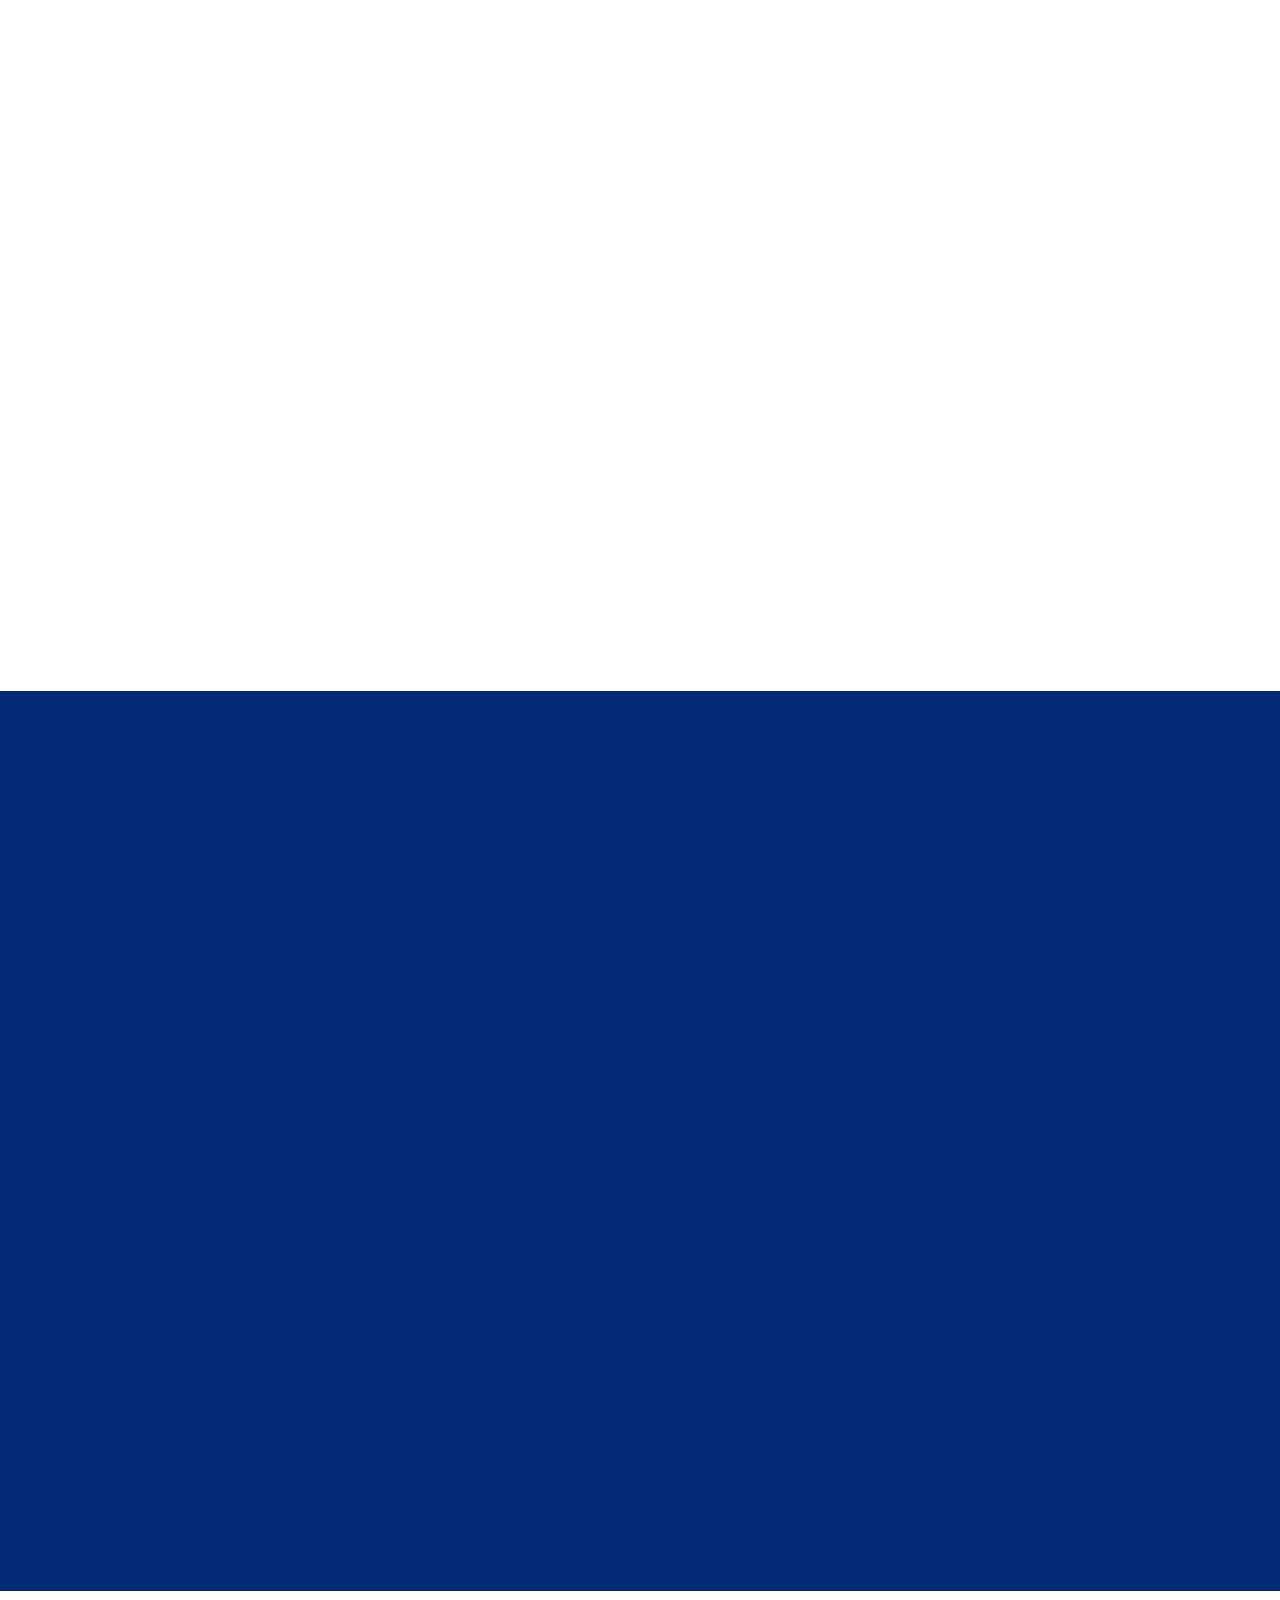
==== commit 371ee2ea: "New Nav and our values section" ====
--- a/index.html
+++ b/index.html
@@ -20,7 +20,7 @@
     <meta content="website" property="og:type" />
     <meta content="summary_large_image" name="twitter:card" />
     <link
-      href="https://fonts.googleapis.com/css2?family=Merriweather:ital,wght@0,300;0,400;0,700;1,400&amp;family=Inter:wght@400;500;600;900&amp;display=swap"
+      href="https://fonts.googleapis.com/css2?family=Merriweather:ital,wght@0,300;0,400;0,700;0,900;1,400&amp;family=Inter:wght@400;500;600&amp;display=swap"
       rel="stylesheet"
     />
     <link rel="stylesheet" href="styles.css" />
@@ -30,223 +30,554 @@
       <!-- ==================== HERO SECTION ==================== -->
       <section class="hero-section screen-section">
         <!-- ==================== HEADER & NAVIGATION ==================== -->
-        <header class="site-header wrap">
-          <a aria-label="Cufia home" class="logo" href="#top"
-            ><span class="brand-mark">❖</span>cufia</a
-          >
-          <nav aria-label="Main navigation" class="desktop-nav">
-            <details class="services-menu">
-              <summary>
-                <a href="services.html">Services</a>
-                <svg
-                  aria-hidden="true"
-                  class="lucide lucide-chevron-down"
-                  fill="none"
-                  height="13"
-                  stroke="currentColor"
-                  stroke-linecap="round"
-                  stroke-linejoin="round"
-                  stroke-width="2"
-                  viewbox="0 0 24 24"
-                  width="13"
-                  xmlns="http://www.w3.org/2000/svg"
-                >
-                  <path d="m6 9 6 6 6-6"></path>
-                </svg>
-              </summary>
-              <div class="services-dropdown">
-                <a href="#service-0"
-                  >AI Transformation<svg
-                    aria-hidden="true"
-                    class="lucide lucide-arrow-up-right"
-                    fill="none"
-                    height="14"
-                    stroke="currentColor"
-                    stroke-linecap="round"
-                    stroke-linejoin="round"
-                    stroke-width="2"
-                    viewbox="0 0 24 24"
-                    width="14"
-                    xmlns="http://www.w3.org/2000/svg"
-                  >
-                    <path d="M7 7h10v10"></path>
-                    <path d="M7 17 17 7"></path></svg></a
-                ><a href="#service-1"
-                  >Training<svg
-                    aria-hidden="true"
-                    class="lucide lucide-arrow-up-right"
-                    fill="none"
-                    height="14"
-                    stroke="currentColor"
-                    stroke-linecap="round"
-                    stroke-linejoin="round"
-                    stroke-width="2"
-                    viewbox="0 0 24 24"
-                    width="14"
-                    xmlns="http://www.w3.org/2000/svg"
-                  >
-                    <path d="M7 7h10v10"></path>
-                    <path d="M7 17 17 7"></path></svg></a
-                ><a href="#service-2"
-                  >Digital Transformation<svg
-                    aria-hidden="true"
-                    class="lucide lucide-arrow-up-right"
-                    fill="none"
-                    height="14"
-                    stroke="currentColor"
-                    stroke-linecap="round"
-                    stroke-linejoin="round"
-                    stroke-width="2"
-                    viewbox="0 0 24 24"
-                    width="14"
-                    xmlns="http://www.w3.org/2000/svg"
-                  >
-                    <path d="M7 7h10v10"></path>
-                    <path d="M7 17 17 7"></path></svg></a
-                ><a href="#service-3"
-                  >Strategy Advisory<svg
-                    aria-hidden="true"
-                    class="lucide lucide-arrow-up-right"
-                    fill="none"
-                    height="14"
-                    stroke="currentColor"
-                    stroke-linecap="round"
-                    stroke-linejoin="round"
-                    stroke-width="2"
-                    viewbox="0 0 24 24"
-                    width="14"
-                    xmlns="http://www.w3.org/2000/svg"
-                  >
-                    <path d="M7 7h10v10"></path>
-                    <path d="M7 17 17 7"></path></svg></a
-                ><a href="#service-4"
-                  >Operational Excellence<svg
-                    aria-hidden="true"
-                    class="lucide lucide-arrow-up-right"
-                    fill="none"
-                    height="14"
-                    stroke="currentColor"
-                    stroke-linecap="round"
-                    stroke-linejoin="round"
-                    stroke-width="2"
-                    viewbox="0 0 24 24"
-                    width="14"
-                    xmlns="http://www.w3.org/2000/svg"
-                  >
-                    <path d="M7 7h10v10"></path>
-                    <path d="M7 17 17 7"></path></svg></a
-                ><a href="#service-5"
-                  >Data &amp; Cloud Transformation<svg
-                    aria-hidden="true"
-                    class="lucide lucide-arrow-up-right"
-                    fill="none"
-                    height="14"
-                    stroke="currentColor"
-                    stroke-linecap="round"
-                    stroke-linejoin="round"
-                    stroke-width="2"
-                    viewbox="0 0 24 24"
-                    width="14"
-                    xmlns="http://www.w3.org/2000/svg"
-                  >
-                    <path d="M7 7h10v10"></path>
-                    <path d="M7 17 17 7"></path></svg></a
-                ><a href="#service-6"
-                  >Product Management<svg
-                    aria-hidden="true"
-                    class="lucide lucide-arrow-up-right"
-                    fill="none"
-                    height="14"
-                    stroke="currentColor"
-                    stroke-linecap="round"
-                    stroke-linejoin="round"
-                    stroke-width="2"
-                    viewbox="0 0 24 24"
-                    width="14"
-                    xmlns="http://www.w3.org/2000/svg"
-                  >
-                    <path d="M7 7h10v10"></path>
-                    <path d="M7 17 17 7"></path></svg></a
-                ><a href="#service-7"
-                  >Project Management<svg
-                    aria-hidden="true"
-                    class="lucide lucide-arrow-up-right"
-                    fill="none"
-                    height="14"
-                    stroke="currentColor"
-                    stroke-linecap="round"
-                    stroke-linejoin="round"
-                    stroke-width="2"
-                    viewbox="0 0 24 24"
-                    width="14"
-                    xmlns="http://www.w3.org/2000/svg"
-                  >
-                    <path d="M7 7h10v10"></path>
-                    <path d="M7 17 17 7"></path></svg
-                ></a>
+        <!-- ==================== FLOATING HEADER & NAVIGATION ==================== -->
+        <header class="cufia-navbar-wrapper" id="siteHeader">
+          <div class="cufia-navbar-bar wrap">
+            <!-- Desktop Floating Nav Capsule (Left Pill) -->
+            <div class="cufia-nav-capsule">
+              <a aria-label="Cufia home" class="cufia-nav-emblem-btn" href="#top">
+                <span class="cufia-emblem-icon">❖</span>
+              </a>
+              <nav aria-label="Main navigation" class="cufia-desktop-nav-links">
+                <button type="button" class="cufia-nav-link-btn" data-menu="services" aria-expanded="false" aria-haspopup="true">
+                  <span>Services</span>
+                  <svg class="cufia-nav-caret" width="12" height="12" viewBox="0 0 24 24" fill="none" stroke="currentColor" stroke-width="2.5" stroke-linecap="round" stroke-linejoin="round" aria-hidden="true"><path d="m6 9 6 6 6-6"/></svg>
+                </button>
+                <button type="button" class="cufia-nav-link-btn" data-menu="industries" aria-expanded="false" aria-haspopup="true">
+                  <span>Industries</span>
+                  <svg class="cufia-nav-caret" width="12" height="12" viewBox="0 0 24 24" fill="none" stroke="currentColor" stroke-width="2.5" stroke-linecap="round" stroke-linejoin="round" aria-hidden="true"><path d="m6 9 6 6 6-6"/></svg>
+                </button>
+                <button type="button" class="cufia-nav-link-btn" data-menu="insights" aria-expanded="false" aria-haspopup="true">
+                  <span>Insights</span>
+                  <svg class="cufia-nav-caret" width="12" height="12" viewBox="0 0 24 24" fill="none" stroke="currentColor" stroke-width="2.5" stroke-linecap="round" stroke-linejoin="round" aria-hidden="true"><path d="m6 9 6 6 6-6"/></svg>
+                </button>
+                <button type="button" class="cufia-nav-link-btn" data-menu="about" aria-expanded="false" aria-haspopup="true">
+                  <span>About</span>
+                  <svg class="cufia-nav-caret" width="12" height="12" viewBox="0 0 24 24" fill="none" stroke="currentColor" stroke-width="2.5" stroke-linecap="round" stroke-linejoin="round" aria-hidden="true"><path d="m6 9 6 6 6-6"/></svg>
+                </button>
+              </nav>
+            </div>
+
+            <!-- Desktop Floating CTA Pill (Right Side) -->
+            <a class="cufia-floating-cta" href="#contact">
+              Let’s talk
+            </a>
+
+            <!-- Mobile Top Bar (Visible only on mobile/tablet) -->
+            <div class="cufia-mobile-bar-left">
+              <a aria-label="Cufia home" class="cufia-mobile-logo" href="#top">
+                <span class="cufia-emblem-icon">❖</span>
+                <span class="cufia-mobile-wordmark">cufia</span>
+              </a>
+            </div>
+            <button type="button" class="cufia-mobile-hamburger" id="mobileMenuOpenBtn" aria-label="Open navigation menu" aria-expanded="false">
+              <svg width="24" height="24" viewBox="0 0 24 24" fill="none" stroke="currentColor" stroke-width="2" stroke-linecap="round" stroke-linejoin="round" aria-hidden="true">
+                <line x1="4" x2="20" y1="6" y2="6"/>
+                <line x1="4" x2="20" y1="12" y2="12"/>
+                <line x1="4" x2="20" y1="18" y2="18"/>
+              </svg>
+            </button>
+          </div>
+
+          <!-- ==================== DESKTOP MEGA MENU PANELS ==================== -->
+          <div class="cufia-megamenu-dropdown-container wrap">
+            <!-- 1. SERVICES MEGA MENU (3-COLUMN INTERACTIVE LAYOUT) -->
+            <div class="cufia-megamenu-card" id="megamenu-services" data-panel="services" hidden>
+              <div class="cufia-services-3col">
+                <!-- Column 1: Services List -->
+                <div class="cufia-services-col1">
+                  <div class="cufia-mm-heading">SERVICES</div>
+                  <div class="cufia-services-navlist" role="tablist">
+                    <button type="button" class="cufia-service-tab active" data-service-key="ai-trans" role="tab" aria-selected="true">
+                      <span>AI Transformation</span>
+                      <svg class="cufia-tab-arrow" width="14" height="14" viewBox="0 0 24 24" fill="none" stroke="currentColor" stroke-width="2.5"><path d="m9 18 6-6-6-6"/></svg>
+                    </button>
+                    <button type="button" class="cufia-service-tab" data-service-key="training" role="tab" aria-selected="false">
+                      <span>Training</span>
+                      <svg class="cufia-tab-arrow" width="14" height="14" viewBox="0 0 24 24" fill="none" stroke="currentColor" stroke-width="2.5"><path d="m9 18 6-6-6-6"/></svg>
+                    </button>
+                    <button type="button" class="cufia-service-tab" data-service-key="digital-trans" role="tab" aria-selected="false">
+                      <span>Digital Transformation</span>
+                      <svg class="cufia-tab-arrow" width="14" height="14" viewBox="0 0 24 24" fill="none" stroke="currentColor" stroke-width="2.5"><path d="m9 18 6-6-6-6"/></svg>
+                    </button>
+                    <button type="button" class="cufia-service-tab" data-service-key="ops-excellence" role="tab" aria-selected="false">
+                      <span>Operational Excellence</span>
+                      <svg class="cufia-tab-arrow" width="14" height="14" viewBox="0 0 24 24" fill="none" stroke="currentColor" stroke-width="2.5"><path d="m9 18 6-6-6-6"/></svg>
+                    </button>
+                    <button type="button" class="cufia-service-tab" data-service-key="strategy" role="tab" aria-selected="false">
+                      <span>Strategy Advisory</span>
+                      <svg class="cufia-tab-arrow" width="14" height="14" viewBox="0 0 24 24" fill="none" stroke="currentColor" stroke-width="2.5"><path d="m9 18 6-6-6-6"/></svg>
+                    </button>
+                    <button type="button" class="cufia-service-tab" data-service-key="data-cloud" role="tab" aria-selected="false">
+                      <span>Data &amp; Cloud Transformation</span>
+                      <svg class="cufia-tab-arrow" width="14" height="14" viewBox="0 0 24 24" fill="none" stroke="currentColor" stroke-width="2.5"><path d="m9 18 6-6-6-6"/></svg>
+                    </button>
+                    <button type="button" class="cufia-service-tab" data-service-key="product-mgmt" role="tab" aria-selected="false">
+                      <span>Product Management</span>
+                      <svg class="cufia-tab-arrow" width="14" height="14" viewBox="0 0 24 24" fill="none" stroke="currentColor" stroke-width="2.5"><path d="m9 18 6-6-6-6"/></svg>
+                    </button>
+                    <button type="button" class="cufia-service-tab" data-service-key="project-mgmt" role="tab" aria-selected="false">
+                      <span>Project Management</span>
+                      <svg class="cufia-tab-arrow" width="14" height="14" viewBox="0 0 24 24" fill="none" stroke="currentColor" stroke-width="2.5"><path d="m9 18 6-6-6-6"/></svg>
+                    </button>
+                  </div>
+                  <div class="cufia-col1-bottom">
+                    <a href="services.html" class="cufia-view-all-link">
+                      <span>View all services</span>
+                      <svg width="14" height="14" viewBox="0 0 24 24" fill="none" stroke="currentColor" stroke-width="2.5"><path d="M5 12h14"/><path d="m12 5 7 7-7 7"/></svg>
+                    </a>
+                  </div>
+                </div>
+
+                <!-- Column 2: Sub-categories by Service -->
+                <div class="cufia-services-col2">
+                  <!-- Panel 1: AI Transformation -->
+                  <div class="cufia-subpanel active" id="subpanel-ai-trans" data-service-content="ai-trans">
+                    <div class="cufia-subpanel-header">
+                      <h3>AI Transformation</h3>
+                      <p>Turn artificial intelligence strategy into scalable, governed enterprise capabilities.</p>
+                    </div>
+                    <ul class="cufia-subcat-list">
+                      <li><a href="#service-0"><span>AI Readiness Assessment</span><svg class="cufia-link-arrow" width="13" height="13" viewBox="0 0 24 24" fill="none" stroke="currentColor" stroke-width="2"><path d="M7 17 17 7"/><path d="M7 7h10v10"/></svg></a></li>
+                      <li><a href="#service-0"><span>AI Governance &amp; Ethics</span><svg class="cufia-link-arrow" width="13" height="13" viewBox="0 0 24 24" fill="none" stroke="currentColor" stroke-width="2"><path d="M7 17 17 7"/><path d="M7 7h10v10"/></svg></a></li>
+                      <li><a href="#service-0"><span>AI Use-Case Discovery</span><svg class="cufia-link-arrow" width="13" height="13" viewBox="0 0 24 24" fill="none" stroke="currentColor" stroke-width="2"><path d="M7 17 17 7"/><path d="M7 7h10v10"/></svg></a></li>
+                      <li><a href="#service-0"><span>AI Use-Case Deployment</span><svg class="cufia-link-arrow" width="13" height="13" viewBox="0 0 24 24" fill="none" stroke="currentColor" stroke-width="2"><path d="M7 17 17 7"/><path d="M7 7h10v10"/></svg></a></li>
+                      <li><a href="#service-0"><span>Enterprise AI Transformation Strategy</span><svg class="cufia-link-arrow" width="13" height="13" viewBox="0 0 24 24" fill="none" stroke="currentColor" stroke-width="2"><path d="M7 17 17 7"/><path d="M7 7h10v10"/></svg></a></li>
+                    </ul>
+                  </div>
+
+                  <!-- Panel 2: Training -->
+                  <div class="cufia-subpanel" id="subpanel-training" data-service-content="training">
+                    <div class="cufia-subpanel-header">
+                      <h3>Training</h3>
+                      <p>Equip executive teams, boards, and professionals with mission-critical modern competencies.</p>
+                    </div>
+                    <ul class="cufia-subcat-list">
+                      <li><a href="#service-1"><span>AI Board Training</span><svg class="cufia-link-arrow" width="13" height="13" viewBox="0 0 24 24" fill="none" stroke="currentColor" stroke-width="2"><path d="M7 17 17 7"/><path d="M7 7h10v10"/></svg></a></li>
+                      <li><a href="#service-1"><span>AI Executive Training</span><svg class="cufia-link-arrow" width="13" height="13" viewBox="0 0 24 24" fill="none" stroke="currentColor" stroke-width="2"><path d="M7 17 17 7"/><path d="M7 7h10v10"/></svg></a></li>
+                      <li><a href="#service-1"><span>Skills Development Training</span><svg class="cufia-link-arrow" width="13" height="13" viewBox="0 0 24 24" fill="none" stroke="currentColor" stroke-width="2"><path d="M7 17 17 7"/><path d="M7 7h10v10"/></svg></a></li>
+                      <li><a href="#service-1"><span>Leadership &amp; Management Training</span><svg class="cufia-link-arrow" width="13" height="13" viewBox="0 0 24 24" fill="none" stroke="currentColor" stroke-width="2"><path d="M7 17 17 7"/><path d="M7 7h10v10"/></svg></a></li>
+                    </ul>
+                  </div>
+
+                  <!-- Panel 3: Digital Transformation -->
+                  <div class="cufia-subpanel" id="subpanel-digital-trans" data-service-content="digital-trans">
+                    <div class="cufia-subpanel-header">
+                      <h3>Digital Transformation</h3>
+                      <p>Architect modern operating architectures, customer experiences, and digital platforms.</p>
+                    </div>
+                    <ul class="cufia-subcat-list">
+                      <li><a href="#service-2"><span>Digital Strategy</span><svg class="cufia-link-arrow" width="13" height="13" viewBox="0 0 24 24" fill="none" stroke="currentColor" stroke-width="2"><path d="M7 17 17 7"/><path d="M7 7h10v10"/></svg></a></li>
+                      <li><a href="#service-2"><span>Digital Operating Model</span><svg class="cufia-link-arrow" width="13" height="13" viewBox="0 0 24 24" fill="none" stroke="currentColor" stroke-width="2"><path d="M7 17 17 7"/><path d="M7 7h10v10"/></svg></a></li>
+                      <li><a href="#service-2"><span>Products &amp; Platforms Digitalisation</span><svg class="cufia-link-arrow" width="13" height="13" viewBox="0 0 24 24" fill="none" stroke="currentColor" stroke-width="2"><path d="M7 17 17 7"/><path d="M7 7h10v10"/></svg></a></li>
+                      <li><a href="#service-2"><span>Customer Experience (CX)</span><svg class="cufia-link-arrow" width="13" height="13" viewBox="0 0 24 24" fill="none" stroke="currentColor" stroke-width="2"><path d="M7 17 17 7"/><path d="M7 7h10v10"/></svg></a></li>
+                      <li><a href="#service-2"><span>Technology Transformation</span><svg class="cufia-link-arrow" width="13" height="13" viewBox="0 0 24 24" fill="none" stroke="currentColor" stroke-width="2"><path d="M7 17 17 7"/><path d="M7 7h10v10"/></svg></a></li>
+                    </ul>
+                  </div>
+
+                  <!-- Panel 4: Operational Excellence -->
+                  <div class="cufia-subpanel" id="subpanel-ops-excellence" data-service-content="ops-excellence">
+                    <div class="cufia-subpanel-header">
+                      <h3>Operational Excellence</h3>
+                      <p>Streamline core processes, unlock lean efficiencies, and automate enterprise workflows.</p>
+                    </div>
+                    <ul class="cufia-subcat-list">
+                      <li><a href="#service-4"><span>Process Transformation</span><svg class="cufia-link-arrow" width="13" height="13" viewBox="0 0 24 24" fill="none" stroke="currentColor" stroke-width="2"><path d="M7 17 17 7"/><path d="M7 7h10v10"/></svg></a></li>
+                      <li><a href="#service-4"><span>Operating Model Transformation</span><svg class="cufia-link-arrow" width="13" height="13" viewBox="0 0 24 24" fill="none" stroke="currentColor" stroke-width="2"><path d="M7 17 17 7"/><path d="M7 7h10v10"/></svg></a></li>
+                      <li><a href="#service-4"><span>Performance &amp; Productivity</span><svg class="cufia-link-arrow" width="13" height="13" viewBox="0 0 24 24" fill="none" stroke="currentColor" stroke-width="2"><path d="M7 17 17 7"/><path d="M7 7h10v10"/></svg></a></li>
+                      <li><a href="#service-4"><span>Process Automation</span><svg class="cufia-link-arrow" width="13" height="13" viewBox="0 0 24 24" fill="none" stroke="currentColor" stroke-width="2"><path d="M7 17 17 7"/><path d="M7 7h10v10"/></svg></a></li>
+                      <li><a href="#service-4"><span>Continuous Improvement</span><svg class="cufia-link-arrow" width="13" height="13" viewBox="0 0 24 24" fill="none" stroke="currentColor" stroke-width="2"><path d="M7 17 17 7"/><path d="M7 7h10v10"/></svg></a></li>
+                    </ul>
+                  </div>
+
+                  <!-- Panel 5: Strategy Advisory -->
+                  <div class="cufia-subpanel" id="subpanel-strategy" data-service-content="strategy">
+                    <div class="cufia-subpanel-header">
+                      <h3>Strategy Advisory</h3>
+                      <p>Bridge high-altitude vision and concrete execution with grounded, actionable roadmaps.</p>
+                    </div>
+                    <ul class="cufia-subcat-list">
+                      <li><a href="#service-3"><span>Corporate &amp; Business Strategy</span><svg class="cufia-link-arrow" width="13" height="13" viewBox="0 0 24 24" fill="none" stroke="currentColor" stroke-width="2"><path d="M7 17 17 7"/><path d="M7 7h10v10"/></svg></a></li>
+                      <li><a href="#service-3"><span>Growth &amp; Market Entry</span><svg class="cufia-link-arrow" width="13" height="13" viewBox="0 0 24 24" fill="none" stroke="currentColor" stroke-width="2"><path d="M7 17 17 7"/><path d="M7 7h10v10"/></svg></a></li>
+                      <li><a href="#service-3"><span>Customer Strategy</span><svg class="cufia-link-arrow" width="13" height="13" viewBox="0 0 24 24" fill="none" stroke="currentColor" stroke-width="2"><path d="M7 17 17 7"/><path d="M7 7h10v10"/></svg></a></li>
+                      <li><a href="#service-3"><span>Innovation Strategy</span><svg class="cufia-link-arrow" width="13" height="13" viewBox="0 0 24 24" fill="none" stroke="currentColor" stroke-width="2"><path d="M7 17 17 7"/><path d="M7 7h10v10"/></svg></a></li>
+                      <li><a href="#service-3"><span>Strategy Implementation</span><svg class="cufia-link-arrow" width="13" height="13" viewBox="0 0 24 24" fill="none" stroke="currentColor" stroke-width="2"><path d="M7 17 17 7"/><path d="M7 7h10v10"/></svg></a></li>
+                    </ul>
+                  </div>
+
+                  <!-- Panel 6: Data & Cloud -->
+                  <div class="cufia-subpanel" id="subpanel-data-cloud" data-service-content="data-cloud">
+                    <div class="cufia-subpanel-header">
+                      <h3>Data &amp; Cloud Transformation</h3>
+                      <p>Build elastic, future-ready infrastructure and trustworthy data pipelines.</p>
+                    </div>
+                    <ul class="cufia-subcat-list">
+                      <li><a href="#service-5"><span>Data Strategy</span><svg class="cufia-link-arrow" width="13" height="13" viewBox="0 0 24 24" fill="none" stroke="currentColor" stroke-width="2"><path d="M7 17 17 7"/><path d="M7 7h10v10"/></svg></a></li>
+                      <li><a href="#service-5"><span>Data Governance</span><svg class="cufia-link-arrow" width="13" height="13" viewBox="0 0 24 24" fill="none" stroke="currentColor" stroke-width="2"><path d="M7 17 17 7"/><path d="M7 7h10v10"/></svg></a></li>
+                      <li><a href="#service-5"><span>Analytics &amp; BI</span><svg class="cufia-link-arrow" width="13" height="13" viewBox="0 0 24 24" fill="none" stroke="currentColor" stroke-width="2"><path d="M7 17 17 7"/><path d="M7 7h10v10"/></svg></a></li>
+                      <li><a href="#service-5"><span>Cloud Strategy</span><svg class="cufia-link-arrow" width="13" height="13" viewBox="0 0 24 24" fill="none" stroke="currentColor" stroke-width="2"><path d="M7 17 17 7"/><path d="M7 7h10v10"/></svg></a></li>
+                      <li><a href="#service-5"><span>Cloud Migration &amp; Modernisation</span><svg class="cufia-link-arrow" width="13" height="13" viewBox="0 0 24 24" fill="none" stroke="currentColor" stroke-width="2"><path d="M7 17 17 7"/><path d="M7 7h10v10"/></svg></a></li>
+                      <li><a href="#service-5"><span>Data &amp; AI Infrastructure</span><svg class="cufia-link-arrow" width="13" height="13" viewBox="0 0 24 24" fill="none" stroke="currentColor" stroke-width="2"><path d="M7 17 17 7"/><path d="M7 7h10v10"/></svg></a></li>
+                    </ul>
+                  </div>
+
+                  <!-- Panel 7: Product Management -->
+                  <div class="cufia-subpanel" id="subpanel-product-mgmt" data-service-content="product-mgmt">
+                    <div class="cufia-subpanel-header">
+                      <h3>Product Management</h3>
+                      <p>Accelerate discovery, validate value propositions, and institute high-performing product squads.</p>
+                    </div>
+                    <ul class="cufia-subcat-list">
+                      <li><a href="#service-6"><span>Product Strategy</span><svg class="cufia-link-arrow" width="13" height="13" viewBox="0 0 24 24" fill="none" stroke="currentColor" stroke-width="2"><path d="M7 17 17 7"/><path d="M7 7h10v10"/></svg></a></li>
+                      <li><a href="#service-6"><span>Product Discovery</span><svg class="cufia-link-arrow" width="13" height="13" viewBox="0 0 24 24" fill="none" stroke="currentColor" stroke-width="2"><path d="M7 17 17 7"/><path d="M7 7h10v10"/></svg></a></li>
+                      <li><a href="#service-6"><span>Digital Product Development</span><svg class="cufia-link-arrow" width="13" height="13" viewBox="0 0 24 24" fill="none" stroke="currentColor" stroke-width="2"><path d="M7 17 17 7"/><path d="M7 7h10v10"/></svg></a></li>
+                      <li><a href="#service-6"><span>Product Operating Model</span><svg class="cufia-link-arrow" width="13" height="13" viewBox="0 0 24 24" fill="none" stroke="currentColor" stroke-width="2"><path d="M7 17 17 7"/><path d="M7 7h10v10"/></svg></a></li>
+                      <li><a href="#service-6"><span>Product Leadership Support</span><svg class="cufia-link-arrow" width="13" height="13" viewBox="0 0 24 24" fill="none" stroke="currentColor" stroke-width="2"><path d="M7 17 17 7"/><path d="M7 7h10v10"/></svg></a></li>
+                    </ul>
+                  </div>
+
+                  <!-- Panel 8: Project Management -->
+                  <div class="cufia-subpanel" id="subpanel-project-mgmt" data-service-content="project-mgmt">
+                    <div class="cufia-subpanel-header">
+                      <h3>Project Management</h3>
+                      <p>Deliver complex, business-critical initiatives with disciplined PMO governance and agile velocity.</p>
+                    </div>
+                    <ul class="cufia-subcat-list">
+                      <li><a href="#service-7"><span>Portfolio &amp; PMO Set-up</span><svg class="cufia-link-arrow" width="13" height="13" viewBox="0 0 24 24" fill="none" stroke="currentColor" stroke-width="2"><path d="M7 17 17 7"/><path d="M7 7h10v10"/></svg></a></li>
+                      <li><a href="#service-7"><span>Programme &amp; Project Delivery</span><svg class="cufia-link-arrow" width="13" height="13" viewBox="0 0 24 24" fill="none" stroke="currentColor" stroke-width="2"><path d="M7 17 17 7"/><path d="M7 7h10v10"/></svg></a></li>
+                      <li><a href="#service-7"><span>Agile Transformation</span><svg class="cufia-link-arrow" width="13" height="13" viewBox="0 0 24 24" fill="none" stroke="currentColor" stroke-width="2"><path d="M7 17 17 7"/><path d="M7 7h10v10"/></svg></a></li>
+                      <li><a href="#service-7"><span>Project Recovery</span><svg class="cufia-link-arrow" width="13" height="13" viewBox="0 0 24 24" fill="none" stroke="currentColor" stroke-width="2"><path d="M7 17 17 7"/><path d="M7 7h10v10"/></svg></a></li>
+                      <li><a href="#service-7"><span>Benefits Realisation</span><svg class="cufia-link-arrow" width="13" height="13" viewBox="0 0 24 24" fill="none" stroke="currentColor" stroke-width="2"><path d="M7 17 17 7"/><path d="M7 7h10v10"/></svg></a></li>
+                    </ul>
+                  </div>
+                </div>
+
+                <!-- Column 3: Featured Image / Resource Card (Dynamic per service) -->
+                <div class="cufia-services-col3">
+                  <div class="cufia-mm-heading">FEATURED SPOTLIGHT</div>
+                  
+                  <!-- Card for AI Transformation -->
+                  <div class="cufia-feature-card active" data-feature-content="ai-trans">
+                    <div class="cufia-feature-card-media">
+                      <img src="AI Transformation.jpeg" alt="Enterprise AI Transformation" loading="lazy">
+                    </div>
+                    <div class="cufia-feature-card-body">
+                      <span class="cufia-feature-tag">CASE SPOTLIGHT</span>
+                      <h4>Enterprise AI Readiness at Scale</h4>
+                      <p>How global enterprises navigate compliance, safety, and measurable operational ROI.</p>
+                      <a href="#service-0" class="cufia-feature-cta">Explore capabilities &rarr;</a>
+                    </div>
+                  </div>
+
+                  <!-- Card for Training -->
+                  <div class="cufia-feature-card" data-feature-content="training">
+                    <div class="cufia-feature-card-media">
+                      <img src="AI Training.jpg" alt="Executive Training" loading="lazy">
+                    </div>
+                    <div class="cufia-feature-card-body">
+                      <span class="cufia-feature-tag">LEADERSHIP PROGRAM</span>
+                      <h4>Executive &amp; Board Fluency</h4>
+                      <p>Hands-on workshops transforming leaders into confident technology stewards.</p>
+                      <a href="#service-1" class="cufia-feature-cta">Learn about training &rarr;</a>
+                    </div>
+                  </div>
+
+                  <!-- Card for Digital Transformation -->
+                  <div class="cufia-feature-card" data-feature-content="digital-trans">
+                    <div class="cufia-feature-card-media">
+                      <img src="Digital Transformation.jpg" alt="Digital Transformation" loading="lazy">
+                    </div>
+                    <div class="cufia-feature-card-body">
+                      <span class="cufia-feature-tag">OPERATING MODEL</span>
+                      <h4>Omnichannel Architecture</h4>
+                      <p>Connecting legacy systems with reactive customer touchpoints.</p>
+                      <a href="#service-2" class="cufia-feature-cta">View case studies &rarr;</a>
+                    </div>
+                  </div>
+
+                  <!-- Card for Operational Excellence -->
+                  <div class="cufia-feature-card" data-feature-content="ops-excellence">
+                    <div class="cufia-feature-card-media">
+                      <img src="Operations.jpg" alt="Operational Excellence" loading="lazy">
+                    </div>
+                    <div class="cufia-feature-card-body">
+                      <span class="cufia-feature-tag">EFFICIENCY &amp; LEAN</span>
+                      <h4>Process Automation &amp; Velocity</h4>
+                      <p>Eliminating bottlenecks to expand capacity and operational resilience.</p>
+                      <a href="#service-4" class="cufia-feature-cta">Explore operations &rarr;</a>
+                    </div>
+                  </div>
+
+                  <!-- Card for Strategy Advisory -->
+                  <div class="cufia-feature-card" data-feature-content="strategy">
+                    <div class="cufia-feature-card-media">
+                      <img src="Strategy Advisory.jpg" alt="Strategy Advisory" loading="lazy">
+                    </div>
+                    <div class="cufia-feature-card-body">
+                      <span class="cufia-feature-tag">STRATEGIC GROWTH</span>
+                      <h4>Market Entry &amp; Horizon 3 Vision</h4>
+                      <p>Navigating high-growth African and emerging market ecosystems.</p>
+                      <a href="#service-3" class="cufia-feature-cta">Read strategy brief &rarr;</a>
+                    </div>
+                  </div>
+
+                  <!-- Card for Data & Cloud -->
+                  <div class="cufia-feature-card" data-feature-content="data-cloud">
+                    <div class="cufia-feature-card-media">
+                      <img src="Cloud.jpg" alt="Data and Cloud" loading="lazy">
+                    </div>
+                    <div class="cufia-feature-card-body">
+                      <span class="cufia-feature-tag">CLOUD INFRASTRUCTURE</span>
+                      <h4>Modern Data Governance</h4>
+                      <p>Building trusted data lakes, automated compliance, and scalable AI infrastructure.</p>
+                      <a href="#service-5" class="cufia-feature-cta">Discover architecture &rarr;</a>
+                    </div>
+                  </div>
+
+                  <!-- Card for Product Management -->
+                  <div class="cufia-feature-card" data-feature-content="product-mgmt">
+                    <div class="cufia-feature-card-media">
+                      <img src="Product Management.jpg" alt="Product Management" loading="lazy">
+                    </div>
+                    <div class="cufia-feature-card-body">
+                      <span class="cufia-feature-tag">PRODUCT LEADERSHIP</span>
+                      <h4>Discovery to Delivery Engine</h4>
+                      <p>Embedding customer discovery loops directly into release cadences.</p>
+                      <a href="#service-6" class="cufia-feature-cta">See product playbooks &rarr;</a>
+                    </div>
+                  </div>
+
+                  <!-- Card for Project Management -->
+                  <div class="cufia-feature-card" data-feature-content="project-mgmt">
+                    <div class="cufia-feature-card-media">
+                      <img src="Project Management.jpg" alt="Project Management" loading="lazy">
+                    </div>
+                    <div class="cufia-feature-card-body">
+                      <span class="cufia-feature-tag">PMO &amp; EXECUTION</span>
+                      <h4>Guaranteed Programme Delivery</h4>
+                      <p>Orchestrating complex vendor landscapes, timelines, and measurable milestones.</p>
+                      <a href="#service-7" class="cufia-feature-cta">Explore PMO frameworks &rarr;</a>
+                    </div>
+                  </div>
+                </div>
               </div>
-            </details>
-            <a href="#industries">Industries</a><a href="#insights">Insights</a
-            ><a href="#about">About</a>
-          </nav>
-          <a
-            class="inline-flex items-center justify-center gap-2 whitespace-nowrap rounded-md text-sm font-medium cursor-pointer transition-colors focus-visible:outline-none focus-visible:ring-1 focus-visible:ring-ring disabled:pointer-events-none disabled:opacity-50 disabled:cursor-not-allowed [&amp;_svg]:pointer-events-none [&amp;_svg]:size-4 [&amp;_svg]:shrink-0 bg-primary text-primary-foreground shadow hover:bg-primary/90 h-9 px-4 py-2 cufia-cta"
-            href="#contact"
-            >Let’s talk<span
-              ><svg
-                aria-hidden="true"
-                class="lucide lucide-arrow-up-right"
-                fill="none"
-                height="24"
-                stroke="currentColor"
-                stroke-linecap="round"
-                stroke-linejoin="round"
-                stroke-width="2"
-                viewbox="0 0 24 24"
-                width="24"
-                xmlns="http://www.w3.org/2000/svg"
-              >
-                <path d="M7 7h10v10"></path>
-                <path d="M7 17 17 7"></path></svg></span
-          ></a>
-          <details class="mobile-menu">
-            <summary aria-label="Open navigation">
-              <svg
-                aria-hidden="true"
-                class="lucide lucide-menu"
-                fill="none"
-                height="24"
-                stroke="currentColor"
-                stroke-linecap="round"
-                stroke-linejoin="round"
-                stroke-width="2"
-                viewbox="0 0 24 24"
-                width="24"
-                xmlns="http://www.w3.org/2000/svg"
-              >
-                <path d="M4 5h16"></path>
-                <path d="M4 12h16"></path>
-                <path d="M4 19h16"></path>
-              </svg>
-            </summary>
-            <nav>
-              <a href="#services">Services</a
-              ><a class="mobile-service" href="#service-0">AI Transformation</a
-              ><a class="mobile-service" href="#service-1">Training</a
-              ><a class="mobile-service" href="#service-2"
-                >Digital Transformation</a
-              ><a class="mobile-service" href="#service-3">Strategy Advisory</a
-              ><a class="mobile-service" href="#service-4"
-                >Operational Excellence</a
-              ><a class="mobile-service" href="#service-5"
-                >Data &amp; Cloud Transformation</a
-              ><a class="mobile-service" href="#service-6">Product Management</a
-              ><a class="mobile-service" href="#service-7">Project Management</a
-              ><a href="#industries">Industries</a
-              ><a href="#insights">Insights</a><a href="#about">About</a>
-            </nav>
-          </details>
+            </div>
+
+            <!-- 2. INDUSTRIES DROPDOWN CARD -->
+            <div class="cufia-megamenu-card" id="megamenu-industries" data-panel="industries" hidden>
+              <div class="cufia-dropdown-grid cufia-industries-grid">
+                <!-- Left Editorial Box -->
+                <div class="cufia-editorial-col">
+                  <h3>Specialised expertise for your industry's pivotal challenges.</h3>
+                  <p>Our cross-functional teams bring deep domain pedigree across regulated financial markets, technology enterprises, and public institutions.</p>
+                  <a href="#industries" class="cufia-editorial-link">View all industries &rarr;</a>
+                </div>
+
+                <!-- Middle Columns: Industries List -->
+                <div class="cufia-dropdown-navcols">
+                  <div class="cufia-nav-col">
+                    <div class="cufia-mm-heading">KEY SECTORS</div>
+                    <ul class="cufia-subcat-list">
+                      <li><a href="#industries"><span>Financial Services</span><svg class="cufia-link-arrow" width="13" height="13" viewBox="0 0 24 24" fill="none" stroke="currentColor" stroke-width="2"><path d="M7 17 17 7"/><path d="M7 7h10v10"/></svg></a></li>
+                      <li><a href="#industries"><span>Capital Markets</span><svg class="cufia-link-arrow" width="13" height="13" viewBox="0 0 24 24" fill="none" stroke="currentColor" stroke-width="2"><path d="M7 17 17 7"/><path d="M7 7h10v10"/></svg></a></li>
+                      <li><a href="#industries"><span>Legal &amp; Professional</span><svg class="cufia-link-arrow" width="13" height="13" viewBox="0 0 24 24" fill="none" stroke="currentColor" stroke-width="2"><path d="M7 17 17 7"/><path d="M7 7h10v10"/></svg></a></li>
+                      <li><a href="#industries"><span>Technology &amp; SaaS</span><svg class="cufia-link-arrow" width="13" height="13" viewBox="0 0 24 24" fill="none" stroke="currentColor" stroke-width="2"><path d="M7 17 17 7"/><path d="M7 7h10v10"/></svg></a></li>
+                    </ul>
+                  </div>
+                  <div class="cufia-nav-col">
+                    <div class="cufia-mm-heading">MORE SECTORS</div>
+                    <ul class="cufia-subcat-list">
+                      <li><a href="#industries"><span>Energy &amp; Utilities</span><svg class="cufia-link-arrow" width="13" height="13" viewBox="0 0 24 24" fill="none" stroke="currentColor" stroke-width="2"><path d="M7 17 17 7"/><path d="M7 7h10v10"/></svg></a></li>
+                      <li><a href="#industries"><span>Manufacturing &amp; Logistics</span><svg class="cufia-link-arrow" width="13" height="13" viewBox="0 0 24 24" fill="none" stroke="currentColor" stroke-width="2"><path d="M7 17 17 7"/><path d="M7 7h10v10"/></svg></a></li>
+                      <li><a href="#industries"><span>Public Sector &amp; NGOs</span><svg class="cufia-link-arrow" width="13" height="13" viewBox="0 0 24 24" fill="none" stroke="currentColor" stroke-width="2"><path d="M7 17 17 7"/><path d="M7 7h10v10"/></svg></a></li>
+                      <li><a href="#industries"><span>Corporate Services &amp; Others</span><svg class="cufia-link-arrow" width="13" height="13" viewBox="0 0 24 24" fill="none" stroke="currentColor" stroke-width="2"><path d="M7 17 17 7"/><path d="M7 7h10v10"/></svg></a></li>
+                    </ul>
+                  </div>
+                </div>
+
+                <!-- Right Column: Featured Sector Spotlight -->
+                <div class="cufia-dropdown-feature-col">
+                  <div class="cufia-mm-heading">FEATURED SECTOR</div>
+                  <div class="cufia-feature-card static-card">
+                    <div class="cufia-feature-card-media">
+                      <img src="Industry.jpg" alt="Financial Services and Industry" loading="lazy">
+                    </div>
+                    <div class="cufia-feature-card-body">
+                      <span class="cufia-feature-tag">FINANCIAL SERVICES</span>
+                      <h4>Core Banking Modernisation in Africa</h4>
+                      <p>Transforming payment rails, cross-border remittances, and real-time fraud mitigation.</p>
+                      <a href="#industries" class="cufia-feature-cta">Read industry overview &rarr;</a>
+                    </div>
+                  </div>
+                </div>
+              </div>
+            </div>
+
+            <!-- 3. INSIGHTS DROPDOWN CARD -->
+            <div class="cufia-megamenu-card" id="megamenu-insights" data-panel="insights" hidden>
+              <div class="cufia-dropdown-grid cufia-insights-grid">
+                <div class="cufia-dropdown-navcols">
+                  <div class="cufia-nav-col">
+                    <div class="cufia-mm-heading">CASE STUDIES</div>
+                    <ul class="cufia-subcat-list">
+                      <li><a href="#case-studies"><span>Transformation in Africa Series</span><svg class="cufia-link-arrow" width="13" height="13" viewBox="0 0 24 24" fill="none" stroke="currentColor" stroke-width="2"><path d="M7 17 17 7"/><path d="M7 7h10v10"/></svg></a></li>
+                      <li><a href="#case-studies"><span>Tier-1 Bank AI Deployment</span><svg class="cufia-link-arrow" width="13" height="13" viewBox="0 0 24 24" fill="none" stroke="currentColor" stroke-width="2"><path d="M7 17 17 7"/><path d="M7 7h10v10"/></svg></a></li>
+                      <li><a href="#case-studies"><span>Public Sector Digital Modernisation</span><svg class="cufia-link-arrow" width="13" height="13" viewBox="0 0 24 24" fill="none" stroke="currentColor" stroke-width="2"><path d="M7 17 17 7"/><path d="M7 7h10v10"/></svg></a></li>
+                    </ul>
+                  </div>
+                  <div class="cufia-nav-col">
+                    <div class="cufia-mm-heading">ARTICLES &amp; PERSPECTIVES</div>
+                    <ul class="cufia-subcat-list">
+                      <li><a href="#insights"><span>The AI-Ready Enterprise in 2026</span><svg class="cufia-link-arrow" width="13" height="13" viewBox="0 0 24 24" fill="none" stroke="currentColor" stroke-width="2"><path d="M7 17 17 7"/><path d="M7 7h10v10"/></svg></a></li>
+                      <li><a href="#insights"><span>Bridging Strategy &amp; Board Governance</span><svg class="cufia-link-arrow" width="13" height="13" viewBox="0 0 24 24" fill="none" stroke="currentColor" stroke-width="2"><path d="M7 17 17 7"/><path d="M7 7h10v10"/></svg></a></li>
+                      <li><a href="#insights"><span>Cloud Migration Pitfalls &amp; Playbooks</span><svg class="cufia-link-arrow" width="13" height="13" viewBox="0 0 24 24" fill="none" stroke="currentColor" stroke-width="2"><path d="M7 17 17 7"/><path d="M7 7h10v10"/></svg></a></li>
+                    </ul>
+                  </div>
+                </div>
+
+                <div class="cufia-dropdown-feature-col">
+                  <div class="cufia-mm-heading">FEATURED RESOURCE</div>
+                  <div class="cufia-feature-card static-card">
+                    <div class="cufia-feature-card-media">
+                      <img src="SOftware engineer.jpg" alt="A World Where Humans + AI Work as One" loading="lazy">
+                    </div>
+                    <div class="cufia-feature-card-body">
+                      <span class="cufia-feature-tag">THOUGHT LEADERSHIP</span>
+                      <h4>A World Where Humans + AI Work as One</h4>
+                      <p>How emerging market leaders build compounding competitive advantage through talent and intelligent systems.</p>
+                      <a href="#insights" class="cufia-feature-cta">Read full perspective &rarr;</a>
+                    </div>
+                  </div>
+                </div>
+              </div>
+            </div>
+
+            <!-- 4. ABOUT DROPDOWN CARD -->
+            <div class="cufia-megamenu-card" id="megamenu-about" data-panel="about" hidden>
+              <div class="cufia-dropdown-grid cufia-about-grid">
+                <div class="cufia-dropdown-navcols">
+                  <div class="cufia-nav-col">
+                    <div class="cufia-mm-heading">WHO WE ARE</div>
+                    <ul class="cufia-subcat-list">
+                      <li><a href="#about"><span>Our Story &amp; Purpose</span><svg class="cufia-link-arrow" width="13" height="13" viewBox="0 0 24 24" fill="none" stroke="currentColor" stroke-width="2"><path d="M7 17 17 7"/><path d="M7 7h10v10"/></svg></a></li>
+                      <li><a href="#approach"><span>Our Transformation Approach</span><svg class="cufia-link-arrow" width="13" height="13" viewBox="0 0 24 24" fill="none" stroke="currentColor" stroke-width="2"><path d="M7 17 17 7"/><path d="M7 7h10v10"/></svg></a></li>
+                      <li><a href="#why-cufia"><span>Why Global Leaders Choose Cufia</span><svg class="cufia-link-arrow" width="13" height="13" viewBox="0 0 24 24" fill="none" stroke="currentColor" stroke-width="2"><path d="M7 17 17 7"/><path d="M7 7h10v10"/></svg></a></li>
+                    </ul>
+                  </div>
+                  <div class="cufia-nav-col">
+                    <div class="cufia-mm-heading">LEADERSHIP &amp; TALENT</div>
+                    <ul class="cufia-subcat-list">
+                      <li><a href="#about"><span>Our Team &amp; Expert Council</span><svg class="cufia-link-arrow" width="13" height="13" viewBox="0 0 24 24" fill="none" stroke="currentColor" stroke-width="2"><path d="M7 17 17 7"/><path d="M7 7h10v10"/></svg></a></li>
+                      <li><a href="#contact"><span>Careers &amp; Expert Council Roles</span><svg class="cufia-link-arrow" width="13" height="13" viewBox="0 0 24 24" fill="none" stroke="currentColor" stroke-width="2"><path d="M7 17 17 7"/><path d="M7 7h10v10"/></svg></a></li>
+                      <li><a href="#contact"><span>Global Hubs &amp; Locations</span><svg class="cufia-link-arrow" width="13" height="13" viewBox="0 0 24 24" fill="none" stroke="currentColor" stroke-width="2"><path d="M7 17 17 7"/><path d="M7 7h10v10"/></svg></a></li>
+                    </ul>
+                  </div>
+                </div>
+
+                <div class="cufia-dropdown-feature-col">
+                  <div class="cufia-mm-heading">EXPERT COUNCIL</div>
+                  <div class="cufia-feature-card static-card">
+                    <div class="cufia-feature-card-media">
+                      <img src="Board of directors.jpg" alt="Cufia Expert Council" loading="lazy">
+                    </div>
+                    <div class="cufia-feature-card-body">
+                      <span class="cufia-feature-tag">ADVISORY COUNCIL</span>
+                      <h4>Senior Operators. Zero Theory.</h4>
+                      <p>Seasoned executive operators and technical fellows embedded alongside your senior management.</p>
+                      <a href="#about" class="cufia-feature-cta">Meet the council &rarr;</a>
+                    </div>
+                  </div>
+                </div>
+              </div>
+            </div>
+          </div>
         </header>
+
+        <!-- ==================== MOBILE NAVIGATION DRAWER (ACCENTURE DRILL-DOWN FLOW) ==================== -->
+        <div class="cufia-mobile-drawer" id="mobileDrawer" aria-hidden="true">
+          <div class="cufia-mobile-backdrop" id="mobileBackdrop"></div>
+          <div class="cufia-mobile-container" role="dialog" aria-modal="true" aria-label="Mobile Navigation">
+            <div class="cufia-mobile-track-wrapper" id="mobileTrackWrapper">
+              <!-- LEVEL 1: MAIN MENU SCREEN -->
+              <div class="cufia-mobile-screen" id="mobileScreen1">
+                <div class="cufia-mobile-screen-header">
+                  <button type="button" class="cufia-mobile-icon-btn" id="mobileMenuCloseBtn" aria-label="Close navigation">
+                    <svg width="22" height="22" viewBox="0 0 24 24" fill="none" stroke="currentColor" stroke-width="2" stroke-linecap="round" stroke-linejoin="round"><line x1="18" y1="6" x2="6" y2="18"/><line x1="6" y1="6" x2="18" y2="18"/></svg>
+                  </button>
+                  <div class="cufia-mobile-brand-pill">
+                    <span class="cufia-emblem-icon">❖</span>
+                    <span>cufia</span>
+                  </div>
+                </div>
+
+                <div class="cufia-mobile-nav-body">
+                  <div class="cufia-mobile-primary-links">
+                    <button type="button" class="cufia-mobile-level1-btn" data-drilldown="services">
+                      <span>Services</span>
+                      <svg width="18" height="18" viewBox="0 0 24 24" fill="none" stroke="currentColor" stroke-width="2.5"><path d="m9 18 6-6-6-6"/></svg>
+                    </button>
+                    <button type="button" class="cufia-mobile-level1-btn" data-drilldown="industries">
+                      <span>Industries</span>
+                      <svg width="18" height="18" viewBox="0 0 24 24" fill="none" stroke="currentColor" stroke-width="2.5"><path d="m9 18 6-6-6-6"/></svg>
+                    </button>
+                    <button type="button" class="cufia-mobile-level1-btn" data-drilldown="insights">
+                      <span>Insights</span>
+                      <svg width="18" height="18" viewBox="0 0 24 24" fill="none" stroke="currentColor" stroke-width="2.5"><path d="m9 18 6-6-6-6"/></svg>
+                    </button>
+                    <button type="button" class="cufia-mobile-level1-btn" data-drilldown="about">
+                      <span>About Us</span>
+                      <svg width="18" height="18" viewBox="0 0 24 24" fill="none" stroke="currentColor" stroke-width="2.5"><path d="m9 18 6-6-6-6"/></svg>
+                    </button>
+                  </div>
+
+                  <div class="cufia-mobile-secondary-links">
+                    <a href="#contact" class="cufia-mobile-sublink">Contact Us</a>
+                    <a href="#about" class="cufia-mobile-sublink">Careers</a>
+                    <a href="#contact" class="cufia-mobile-sublink">Locations</a>
+                  </div>
+
+                  <div class="cufia-mobile-cta-row">
+                    <a href="#contact" class="cufia-mobile-cta-btn">Let’s talk</a>
+                  </div>
+
+                  <div class="cufia-mobile-social-row">
+                    <a href="https://linkedin.com" target="_blank" rel="noopener noreferrer" aria-label="LinkedIn">
+                      <svg width="18" height="18" viewBox="0 0 24 24" fill="currentColor"><path d="M19 3a2 2 0 0 1 2 2v14a2 2 0 0 1-2 2H5a2 2 0 0 1-2-2V5a2 2 0 0 1 2-2h14m-.5 15.5v-5.3a3.26 3.26 0 0 0-3.26-3.26c-.85 0-1.84.52-2.28 1.3v-1.11h-2.79v8.37h2.79v-4.93c0-.77.62-1.4 1.39-1.4a1.4 1.4 0 0 1 1.4 1.4v4.93h2.75M6.46 10.9v8.37H9.2V10.9H6.46M7.83 6.7a1.62 1.62 0 0 0-1.63 1.63c0 .9.73 1.63 1.63 1.63.9 0 1.63-.73 1.63-1.63A1.62 1.62 0 0 0 7.83 6.7z"/></svg>
+                    </a>
+                    <a href="https://facebook.com" target="_blank" rel="noopener noreferrer" aria-label="Facebook">
+                      <svg width="18" height="18" viewBox="0 0 24 24" fill="currentColor"><path d="M22 12c0-5.52-4.48-10-10-10S2 6.48 2 12c0 4.84 3.44 8.87 8 9.8V15H8v-3h2V9.5C10 7.57 11.57 6 13.5 6H16v3h-2c-.55 0-1 .45-1 1v2h3v3h-3v6.95C18.05 21.45 22 17.19 22 12z"/></svg>
+                    </a>
+                    <a href="https://instagram.com" target="_blank" rel="noopener noreferrer" aria-label="Instagram">
+                      <svg width="18" height="18" viewBox="0 0 24 24" fill="currentColor"><path d="M12 2.163c3.204 0 3.584.012 4.85.07 3.252.148 4.771 1.691 4.919 4.919.058 1.265.069 1.645.069 4.849 0 3.205-.012 3.584-.069 4.849-.149 3.225-1.664 4.771-4.919 4.919-1.266.058-1.644.07-4.85.07-3.204 0-3.584-.012-4.849-.07-3.26-.149-4.771-1.699-4.919-4.92-.058-1.265-.07-1.644-.07-4.849 0-3.204.013-3.583.07-4.849.149-3.227 1.664-4.771 4.919-4.919 1.266-.057 1.645-.069 4.849-.069zm0-2.163c-3.259 0-3.667.014-4.947.072-4.358.2-6.78 2.618-6.98 6.98-.059 1.281-.073 1.689-.073 4.948 0 3.259.014 3.668.072 4.948.2 4.358 2.618 6.78 6.98 6.98 1.281.058 1.689.072 4.948.072 3.259 0 3.668-.014 4.948-.072 4.354-.2 6.782-2.618 6.979-6.98.059-1.28.073-1.689.073-4.948 0-3.259-.014-3.667-.072-4.947-.196-4.354-2.617-6.78-6.979-6.98-1.281-.059-1.69-.073-4.949-.073zm0 5.838c-3.403 0-6.162 2.759-6.162 6.162s2.759 6.163 6.162 6.163 6.162-2.759 6.162-6.163c0-3.403-2.759-6.162-6.162-6.162zm0 10.162c-2.209 0-4-1.79-4-4 0-2.209 1.791-4 4-4s4 1.791 4 4c0 2.21-1.791 4-4 4zm6.406-11.845c-.796 0-1.441.645-1.441 1.44s.645 1.44 1.441 1.44c.795 0 1.439-.645 1.439-1.44s-.644-1.44-1.439-1.44z"/></svg>
+                    </a>
+                  </div>
+                </div>
+              </div>
+
+              <!-- LEVEL 2: DRILL-DOWN SUB-SCREEN (ACCENTURE FLOW) -->
+              <div class="cufia-mobile-screen" id="mobileScreen2">
+                <div class="cufia-mobile-screen-header">
+                  <button type="button" class="cufia-mobile-back-btn" id="mobileMenuBackBtn">
+                    <svg width="18" height="18" viewBox="0 0 24 24" fill="none" stroke="currentColor" stroke-width="2.5"><path d="m15 18-6-6 6-6"/></svg>
+                    <span>Back</span>
+                  </button>
+                  <button type="button" class="cufia-mobile-icon-btn" id="mobileMenuCloseBtn2" aria-label="Close navigation">
+                    <svg width="22" height="22" viewBox="0 0 24 24" fill="none" stroke="currentColor" stroke-width="2" stroke-linecap="round" stroke-linejoin="round"><line x1="18" y1="6" x2="6" y2="18"/><line x1="6" y1="6" x2="18" y2="18"/></svg>
+                  </button>
+                </div>
+
+                <div class="cufia-mobile-drilldown-header">
+                  <h2 id="mobileDrilldownTitle">Services</h2>
+                  <span class="cufia-drilldown-badge">›</span>
+                </div>
+
+                <div class="cufia-mobile-drilldown-content" id="mobileDrilldownContent">
+                  <!-- Dynamic Accordions injected based on selected section -->
+                </div>
+              </div>
+            </div>
+          </div>
+        </div>
         <div class="hero-heading wrap">
           <p class="hero-kicker reveal-item reveal-delay-1">
             COLLABORATE. TRANSFORM. SUSTAIN
@@ -926,7 +1257,7 @@
           <div class="values-stage reveal-item">
             <div class="values-content">
               <ol class="values-list">
-              <li class="value-item is-active" data-image="Values.jpg" data-clip="clip-original">
+              <li class="value-item is-active" data-image="Values.jpg" data-clip="clip-honeycomb" data-fit="full">
                 <h3 class="value-heading">
                   <button
                     type="button"
@@ -940,7 +1271,7 @@
                   </button>
                 </h3>
               </li>
-              <li class="value-item" data-image="Values-2.jpg" data-clip="clip-hexagons">
+              <li class="value-item" data-image="Values-2.jpg" data-clip="clip-hexagons" data-fit="full">
                 <h3 class="value-heading">
                   <button
                     type="button"
@@ -954,7 +1285,7 @@
                   </button>
                 </h3>
               </li>
-              <li class="value-item" data-image="Values-3.jpg" data-clip="clip-pixels">
+              <li class="value-item" data-image="Values-3.jpg" data-clip="clip-pixels" data-fit="full">
                 <h3 class="value-heading">
                   <button
                     type="button"
@@ -968,7 +1299,7 @@
                   </button>
                 </h3>
               </li>
-              <li class="value-item" data-image="Values-4.jpg" data-clip="clip-bars">
+              <li class="value-item" data-image="Values-4.jpg" data-clip="clip-slats" data-fit="full">
                 <h3 class="value-heading">
                   <button
                     type="button"
@@ -1027,12 +1358,14 @@
                 aria-label="Illustration for the selected value"
               >
                 <defs>
-                  <clipPath id="clip-original">
-              <path class="path" d="M480.6,235H19.4c-6,0-10.8-4.9-10.8-10.8v-9.5c0-6,4.9-10.8,10.8-10.8h461.1c6,0,10.8,4.9,10.8,10.8v9.5C491.4,230.2,486.6,235,480.6,235z" />
-              <path class="path" d="M483.1,362.4H16.9c-4.6,0-8.3-3.7-8.3-8.3v-1.8c0-4.6,3.7-8.3,8.3-8.3h466.1c4.6,0,8.3,3.7,8.3,8.3v1.8C491.4,358.7,487.7,362.4,483.1,362.4z" />
-              <path class="path" d="M460.3,336.3H39.7c-17.2,0-31.1-13.9-31.1-31.1v-31.5c0-17.2,13.9-31.1,31.1-31.1h420.7c17.2,0,31.1,13.9,31.1,31.1v31.5C491.4,322.4,477.5,336.3,460.3,336.3z" />
-              <path class="path" d="M459.2,196.2H40.8v-35c0-47.5,38.5-86,86-86h246.5c47.5,0,86,38.5,86,86V196.2z" />
-              <path class="path" d="M441.9,424.9H58.1c-9.6,0-17.3-7.8-17.3-17.3v-37.4h418.5v37.4C459.2,417.1,451.5,424.9,441.9,424.9z" />
+                  <clipPath id="clip-honeycomb">
+              <polygon class="path" points="250.0,160.3 327.6,205.2 327.6,294.9 250.0,339.7 172.4,294.9 172.4,205.2" />
+              <polygon class="path" points="417.3,160.3 494.9,205.2 494.9,294.9 417.3,339.7 339.6,294.9 339.6,205.2" />
+              <polygon class="path" points="333.6,305.2 411.3,350.1 411.3,439.8 333.6,484.6 256.0,439.8 256.0,350.1" />
+              <polygon class="path" points="166.4,305.2 244.0,350.1 244.0,439.8 166.4,484.6 88.7,439.8 88.7,350.1" />
+              <polygon class="path" points="82.7,160.3 160.4,205.2 160.4,294.9 82.7,339.7 5.1,294.9 5.1,205.2" />
+              <polygon class="path" points="166.4,15.4 244.0,60.3 244.0,149.9 166.4,194.8 88.7,149.9 88.7,60.3" />
+              <polygon class="path" points="333.6,15.4 411.3,60.3 411.3,149.9 333.6,194.8 256.0,149.9 256.0,60.3" />
                   </clipPath>
                   <clipPath id="clip-hexagons">
               <rect class="path" x="20" y="20" width="200" height="280" rx="12" />
@@ -1053,21 +1386,26 @@
               <rect class="path" x="180" y="340" width="140" height="140" rx="4" />
               <rect class="path" x="340" y="340" width="140" height="140" rx="4" />
                   </clipPath>
-                  <clipPath id="clip-bars">
-              <rect class="path" x="9" y="330" width="82" height="160" rx="12" />
-              <rect class="path" x="109" y="250" width="82" height="240" rx="12" />
-              <rect class="path" x="209" y="170" width="82" height="320" rx="12" />
-              <rect class="path" x="309" y="90" width="82" height="400" rx="12" />
-              <rect class="path" x="409" y="10" width="82" height="480" rx="12" />
+                  <clipPath id="clip-slats">
+              <polygon class="path" points="-10,0 62,0 -158,500 -230,500" />
+              <polygon class="path" points="70,0 142,0 -78,500 -150,500" />
+              <polygon class="path" points="150,0 222,0 2,500 -70,500" />
+              <polygon class="path" points="230,0 302,0 82,500 10,500" />
+              <polygon class="path" points="310,0 382,0 162,500 90,500" />
+              <polygon class="path" points="390,0 462,0 242,500 170,500" />
+              <polygon class="path" points="470,0 542,0 322,500 250,500" />
+              <polygon class="path" points="550,0 622,0 402,500 330,500" />
+              <polygon class="path" points="630,0 702,0 482,500 410,500" />
+              <polygon class="path" points="710,0 782,0 562,500 490,500" />
                   </clipPath>
                 </defs>
-                <g id="values-clip-group" clip-path="url(#clip-original)">
+                <g id="values-clip-group" clip-path="url(#clip-honeycomb)">
                   <image
                     id="values-image"
                     href="Values.jpg"
                     width="500"
                     height="500"
-                    preserveAspectRatio="xMidYMid slice"
+                    preserveAspectRatio="xMidYMid meet"
                   />
                 </g>
               </svg>
--- a/styles.css
+++ b/styles.css
@@ -222,77 +222,798 @@
   min-height: calc(100svh - 20px);
 }
 /* ==========================================================================
-   4. SITE HEADER & NAVIGATION
+   4. FLOATING SITE HEADER & ACCENTURE-STYLE NAVIGATION
    ========================================================================== */
-.site-header {
+.cufia-navbar-wrapper {
+  position: relative;
+  width: 100%;
+  padding-top: 18px;
+  padding-bottom: 12px;
+  z-index: 100;
+}
+
+.cufia-navbar-bar {
   display: flex;
   align-items: center;
   justify-content: space-between;
-  height: 78px;
-  border-bottom: 1px solid color-mix(in oklch, var(--on-dark) 8%, transparent);
   position: relative;
-  z-index: 5;
-}
-.logo {
-  font-size: 23px;
+}
+
+/* --- Left Floating Nav Capsule --- */
+.cufia-nav-capsule {
+  display: inline-flex;
+  align-items: center;
+  background: #ffffff;
+  border-radius: 9999px;
+  padding: 5px 16px 5px 6px;
+  box-shadow: 0 6px 24px rgba(4, 42, 118, 0.12), 0 1px 3px rgba(0, 0, 0, 0.05);
+  border: 1px solid rgba(4, 42, 118, 0.08);
+  gap: 12px;
+}
+
+.cufia-nav-emblem-btn {
+  display: inline-flex;
+  align-items: center;
+  justify-content: center;
+  width: 38px;
+  height: 38px;
+  border-radius: 50%;
+  background: #ffd566;
+  color: #042a76;
+  font-size: 20px;
+  font-weight: 700;
+  text-decoration: none;
+  flex-shrink: 0;
+  transition: transform 0.2s cubic-bezier(0.16, 1, 0.3, 1), box-shadow 0.2s ease;
+}
+.cufia-nav-emblem-btn:hover {
+  transform: scale(1.05);
+  box-shadow: 0 2px 10px rgba(255, 213, 102, 0.5);
+}
+
+.cufia-desktop-nav-links {
+  display: flex;
+  align-items: center;
+  gap: 4px;
+}
+
+.cufia-nav-link-btn {
+  background: transparent;
+  border: none;
+  font-family: var(--font-sans);
+  font-size: 13.5px;
   font-weight: 500;
+  color: #1e293b;
+  padding: 8px 12px;
+  border-radius: 9999px;
+  cursor: pointer;
   display: inline-flex;
   align-items: center;
+  gap: 6px;
+  transition: color 0.18s ease, background-color 0.18s ease;
+  white-space: nowrap;
+}
+
+.cufia-nav-link-btn:hover {
+  color: var(--primary);
+  background: rgba(47, 111, 237, 0.07);
+}
+
+.cufia-nav-link-btn.is-active {
+  color: var(--primary);
+  background: rgba(47, 111, 237, 0.1);
+  font-weight: 600;
+}
+
+.cufia-nav-caret {
+  transition: transform 0.25s cubic-bezier(0.16, 1, 0.3, 1);
+  color: #64748b;
+}
+
+.cufia-nav-link-btn.is-active .cufia-nav-caret {
+  transform: rotate(180deg);
+  color: var(--primary);
+}
+
+/* --- Right Floating CTA Pill --- */
+.cufia-floating-cta {
+  display: inline-flex;
+  align-items: center;
+  justify-content: center;
+  background: var(--cta);
+  color: #0c0c0c;
+  font-weight: 600;
+  font-size: 13.5px;
+  padding: 10px 24px;
+  border-radius: 9999px;
+  text-decoration: none;
+  box-shadow: 0 4px 14px rgba(255, 165, 82, 0.32);
+  border: 1px solid rgba(0, 0, 0, 0.05);
+  transition: transform 0.2s cubic-bezier(0.16, 1, 0.3, 1), box-shadow 0.2s ease, background-color 0.2s ease;
+  margin-left: auto;
+  white-space: nowrap;
+}
+
+.cufia-floating-cta:hover {
+  transform: translateY(-2px);
+  box-shadow: 0 8px 22px rgba(255, 165, 82, 0.45);
+}
+
+/* --- Mobile Top Bar Elements (Hidden on Desktop) --- */
+.cufia-mobile-bar-left,
+.cufia-mobile-hamburger {
+  display: none;
+}
+
+/* --- Desktop Mega Menu Container & Panels --- */
+.cufia-megamenu-dropdown-container {
+  position: absolute;
+  top: 100%;
+  left: 0;
+  right: 0;
+  padding-top: 8px;
+  z-index: 1000;
+  pointer-events: none;
+}
+.cufia-megamenu-dropdown-container.is-active,
+.cufia-megamenu-dropdown-container:hover {
+  pointer-events: auto;
+}
+/* Invisible hover bridge so mouse movement never hits dead space */
+.cufia-megamenu-dropdown-container::before {
+  content: "";
+  position: absolute;
+  top: -24px;
+  left: 0;
+  right: 0;
+  height: 36px;
+  background: transparent;
+  pointer-events: auto;
+}
+
+.cufia-megamenu-card {
+  background: #ffffff;
+  border-radius: 26px;
+  box-shadow: 0 24px 60px rgba(4, 42, 118, 0.18), 0 0 0 1px rgba(4, 42, 118, 0.06);
+  overflow: hidden;
+  pointer-events: auto;
+  opacity: 0;
+  transform: translateY(-10px);
+  visibility: hidden;
+  transition: opacity 0.22s cubic-bezier(0.16, 1, 0.3, 1), transform 0.22s cubic-bezier(0.16, 1, 0.3, 1), visibility 0.22s;
+  display: none;
+}
+
+.cufia-megamenu-card.is-open {
+  display: block;
+  opacity: 1;
+  transform: translateY(0);
+  visibility: visible;
+}
+
+.cufia-mm-heading {
+  font-size: 11px;
+  font-weight: 700;
+  letter-spacing: 0.08em;
+  text-transform: uppercase;
+  color: #64748b;
+  margin-bottom: 12px;
+  padding-left: 4px;
+}
+
+/* --- 1. Services Mega Menu (3-Column Layout) --- */
+.cufia-services-3col {
+  display: grid;
+  grid-template-columns: 270px 1fr 310px;
+  min-height: 480px;
+}
+
+.cufia-services-col1 {
+  background: #ffffff;
+  padding: 24px 16px;
+  border-right: 1px solid #edf2f7;
+  display: flex;
+  flex-direction: column;
+}
+
+.cufia-services-navlist {
+  display: flex;
+  flex-direction: column;
   gap: 4px;
-  color: inherit;
-}
-.brand-mark {
-  color: var(--teal);
+}
+
+.cufia-service-tab {
+  display: flex;
+  align-items: center;
+  justify-content: space-between;
+  width: 100%;
+  text-align: left;
+  padding: 10px 14px;
+  border-radius: 10px;
+  border: none;
+  background: transparent;
+  font-family: var(--font-sans);
+  font-size: 13.5px;
+  font-weight: 500;
+  color: #334155;
+  cursor: pointer;
+  transition: all 0.16s ease;
+}
+
+.cufia-service-tab:hover {
+  background: #f1f5f9;
+  color: var(--primary);
+}
+
+.cufia-service-tab.active {
+  background: #eef4ff;
+  color: var(--primary);
+  font-weight: 600;
+}
+
+.cufia-tab-arrow {
+  color: #94a3b8;
+  transition: transform 0.18s ease, color 0.18s ease;
+}
+
+.cufia-service-tab.active .cufia-tab-arrow,
+.cufia-service-tab:hover .cufia-tab-arrow {
+  color: var(--primary);
+  transform: translateX(3px);
+}
+
+.cufia-col1-bottom {
+  margin-top: auto;
+  padding-top: 14px;
+  border-top: 1px solid #edf2f7;
+}
+
+.cufia-view-all-link {
+  display: inline-flex;
+  align-items: center;
+  gap: 6px;
+  font-size: 13px;
+  font-weight: 600;
+  color: var(--primary);
+  text-decoration: none;
+  padding-left: 10px;
+  transition: gap 0.2s ease;
+}
+
+.cufia-view-all-link:hover {
+  gap: 10px;
+}
+
+/* Services Column 2: Sub-categories */
+.cufia-services-col2 {
+  background: #ffffff;
+  padding: 28px 32px;
+  border-right: 1px solid #edf2f7;
+  overflow-y: auto;
+}
+
+.cufia-subpanel {
+  display: none;
+}
+
+.cufia-subpanel.active {
+  display: block;
+  animation: mmFadeSlide 0.22s cubic-bezier(0.16, 1, 0.3, 1);
+}
+
+.cufia-subpanel-header h3 {
+  font-size: 20px;
+  font-weight: 600;
+  color: #0f172a;
+  margin-bottom: 6px;
+}
+
+.cufia-subpanel-header p {
+  font-size: 13px;
+  color: #64748b;
+  line-height: 1.45;
+  margin-bottom: 20px;
+}
+
+.cufia-subcat-list {
+  list-style: none;
+  padding: 0;
+  margin: 0;
+  display: flex;
+  flex-direction: column;
+  gap: 8px;
+}
+
+.cufia-subcat-list li a {
+  display: flex;
+  align-items: center;
+  justify-content: space-between;
+  padding: 10px 14px;
+  border-radius: 9px;
+  color: #1e293b;
+  font-size: 13.5px;
+  font-weight: 500;
+  text-decoration: none;
+  background: #fafbfc;
+  border: 1px solid #f1f5f9;
+  transition: all 0.16s ease;
+}
+
+.cufia-subcat-list li a:hover {
+  background: #ffffff;
+  color: var(--primary);
+  border-color: rgba(47, 111, 237, 0.25);
+  box-shadow: 0 2px 8px rgba(4, 42, 118, 0.05);
+  transform: translateX(3px);
+}
+
+.cufia-link-arrow {
+  color: #94a3b8;
+  transition: transform 0.2s ease, color 0.2s ease;
+}
+
+.cufia-subcat-list li a:hover .cufia-link-arrow {
+  color: var(--primary);
+  transform: translate(2px, -2px);
+}
+
+/* Services Column 3: Featured Card */
+.cufia-services-col3 {
+  background: #f8fafc;
+  padding: 24px;
+  display: flex;
+  flex-direction: column;
+}
+
+.cufia-feature-card {
+  background: #ffffff;
+  border-radius: 18px;
+  border: 1px solid #e2e8f0;
+  overflow: hidden;
+  box-shadow: 0 4px 18px rgba(0, 0, 0, 0.04);
+  display: none;
+}
+
+.cufia-feature-card.active,
+.cufia-feature-card.static-card {
+  display: flex;
+  flex-direction: column;
+  animation: mmFadeSlide 0.22s cubic-bezier(0.16, 1, 0.3, 1);
+}
+
+.cufia-feature-card-media {
+  height: 165px;
+  width: 100%;
+  overflow: hidden;
+  background: #e2e8f0;
+}
+
+.cufia-feature-card-media img {
+  width: 100%;
+  height: 100%;
+  object-fit: cover;
+  transition: transform 0.4s ease;
+}
+
+.cufia-feature-card:hover .cufia-feature-card-media img {
+  transform: scale(1.04);
+}
+
+.cufia-feature-card-body {
+  padding: 16px;
+  display: flex;
+  flex-direction: column;
+  flex: 1;
+}
+
+.cufia-feature-tag {
+  font-size: 10.5px;
+  font-weight: 700;
+  letter-spacing: 0.08em;
+  text-transform: uppercase;
+  color: var(--primary);
+  margin-bottom: 6px;
+}
+
+.cufia-feature-card-body h4 {
+  font-size: 14.5px;
+  font-weight: 600;
+  color: #0f172a;
+  line-height: 1.35;
+  margin-bottom: 8px;
+}
+
+.cufia-feature-card-body p {
+  font-size: 12.5px;
+  color: #64748b;
+  line-height: 1.45;
+  margin-bottom: 14px;
+  flex: 1;
+}
+
+.cufia-feature-cta {
+  font-size: 13px;
+  font-weight: 600;
+  color: var(--primary);
+  text-decoration: none;
+  display: inline-flex;
+  align-items: center;
+  gap: 4px;
+  transition: gap 0.2s ease;
+}
+
+.cufia-feature-cta:hover {
+  gap: 8px;
+}
+
+/* --- 2, 3, 4: Other Mega Menu Grids --- */
+.cufia-dropdown-grid {
+  display: grid;
+  grid-template-columns: 280px 1fr 310px;
+  min-height: 420px;
+}
+
+/* Insights and About menus have no left editorial column, so give the 2 link columns full flex space */
+.cufia-insights-grid,
+.cufia-about-grid {
+  grid-template-columns: 1fr 340px;
+}
+
+.cufia-editorial-col {
+  background: #f8fafc;
+  padding: 32px 28px;
+  border-right: 1px solid #edf2f7;
+  display: flex;
+  flex-direction: column;
+  justify-content: center;
+}
+
+.cufia-editorial-col h3 {
+  font-size: 20px;
+  font-weight: 600;
+  color: #0f172a;
+  line-height: 1.35;
+  margin-bottom: 12px;
+}
+
+.cufia-editorial-col p {
+  font-size: 13.5px;
+  color: #64748b;
+  line-height: 1.5;
+  margin-bottom: 20px;
+}
+
+.cufia-editorial-link {
+  font-size: 13px;
+  font-weight: 600;
+  color: var(--primary);
+  text-decoration: none;
+}
+
+.cufia-dropdown-navcols {
+  background: #ffffff;
+  padding: 28px 32px;
+  display: grid;
+  grid-template-columns: 1fr 1fr;
+  gap: 28px;
+  border-right: 1px solid #edf2f7;
+}
+
+.cufia-dropdown-feature-col {
+  background: #f8fafc;
+  padding: 24px;
+  display: flex;
+  flex-direction: column;
+}
+
+@keyframes mmFadeSlide {
+  from {
+    opacity: 0;
+    transform: translateY(6px);
+  }
+  to {
+    opacity: 1;
+    transform: translateY(0);
+  }
+}
+
+/* ==========================================================================
+   MOBILE NAVIGATION DRAWER (ACCENTURE-STYLE DRILL-DOWN FLOW)
+   ========================================================================== */
+.cufia-mobile-drawer {
+  position: fixed;
+  inset: 0;
+  z-index: 2000;
+  pointer-events: none;
+  visibility: hidden;
+  transition: visibility 0.3s ease;
+}
+
+.cufia-mobile-drawer.is-open {
+  pointer-events: auto;
+  visibility: visible;
+}
+
+.cufia-mobile-backdrop {
+  position: absolute;
+  inset: 0;
+  background: rgba(4, 42, 118, 0.45);
+  backdrop-filter: blur(4px);
+  opacity: 0;
+  transition: opacity 0.3s ease;
+}
+
+.cufia-mobile-drawer.is-open .cufia-mobile-backdrop {
+  opacity: 1;
+}
+
+.cufia-mobile-container {
+  position: absolute;
+  top: 0;
+  right: 0;
+  width: 100%;
+  max-width: 390px;
+  height: 100%;
+  background: #0c0c0c;
+  color: #f6f8fb;
+  box-shadow: -8px 0 32px rgba(0, 0, 0, 0.3);
+  overflow: hidden;
+  transform: translateX(100%);
+  transition: transform 0.32s cubic-bezier(0.16, 1, 0.3, 1);
+}
+
+.cufia-mobile-drawer.is-open .cufia-mobile-container {
+  transform: translateX(0);
+}
+
+.cufia-mobile-track-wrapper {
+  display: flex;
+  width: 200%;
+  height: 100%;
+  transition: transform 0.32s cubic-bezier(0.16, 1, 0.3, 1);
+}
+
+.cufia-mobile-track-wrapper.is-drilldown {
+  transform: translateX(-50%);
+}
+
+.cufia-mobile-screen {
+  width: 50%;
+  height: 100%;
+  display: flex;
+  flex-direction: column;
+  padding: 24px;
+  overflow-y: auto;
+}
+
+/* Screen Header */
+.cufia-mobile-screen-header {
+  display: flex;
+  align-items: center;
+  justify-content: space-between;
+  margin-bottom: 28px;
+}
+
+.cufia-mobile-icon-btn {
+  background: transparent;
+  border: none;
+  color: #ffffff;
+  padding: 6px;
+  cursor: pointer;
+  display: flex;
+  align-items: center;
+  justify-content: center;
+  border-radius: 50%;
+  transition: background-color 0.2s ease;
+}
+
+.cufia-mobile-icon-btn:hover {
+  background: rgba(255, 255, 255, 0.1);
+}
+
+.cufia-mobile-brand-pill {
+  display: inline-flex;
+  align-items: center;
+  gap: 6px;
+  background: rgba(255, 255, 255, 0.08);
+  padding: 4px 12px;
+  border-radius: 9999px;
+  font-size: 13px;
+  font-weight: 600;
+  color: #f6f8fb;
+}
+
+.cufia-mobile-brand-pill .cufia-emblem-icon {
+  color: #ffd566;
+}
+
+/* Level 1 Primary Links */
+.cufia-mobile-primary-links {
+  display: flex;
+  flex-direction: column;
+  gap: 6px;
+  margin-bottom: 28px;
+}
+
+.cufia-mobile-level1-btn {
+  display: flex;
+  align-items: center;
+  justify-content: space-between;
+  width: 100%;
+  padding: 14px 16px;
+  background: rgba(255, 255, 255, 0.04);
+  border: 1px solid rgba(255, 255, 255, 0.06);
+  border-radius: 12px;
+  color: #ffffff;
+  font-family: var(--font-sans);
+  font-size: 16px;
+  font-weight: 500;
+  text-align: left;
+  cursor: pointer;
+  transition: background-color 0.2s ease, transform 0.2s ease;
+}
+
+.cufia-mobile-level1-btn:hover {
+  background: rgba(255, 255, 255, 0.08);
+  transform: translateX(3px);
+}
+
+.cufia-mobile-level1-btn svg {
+  color: #94a3b8;
+}
+
+/* Secondary Links */
+.cufia-mobile-secondary-links {
+  display: flex;
+  flex-direction: column;
+  gap: 12px;
+  padding-left: 8px;
+  margin-bottom: 28px;
+}
+
+.cufia-mobile-sublink {
+  color: #94a3b8;
+  font-size: 14.5px;
+  text-decoration: none;
+  transition: color 0.2s ease;
+}
+
+.cufia-mobile-sublink:hover {
+  color: #ffffff;
+}
+
+/* Mobile CTA Button */
+.cufia-mobile-cta-row {
+  margin-top: auto;
+  margin-bottom: 24px;
+}
+
+.cufia-mobile-cta-btn {
+  display: block;
+  text-align: center;
+  background: var(--cta);
+  color: #0c0c0c;
+  font-weight: 600;
+  font-size: 14.5px;
+  padding: 13px 24px;
+  border-radius: 9999px;
+  text-decoration: none;
+  box-shadow: 0 4px 16px rgba(255, 165, 82, 0.35);
+  transition: transform 0.2s ease;
+}
+
+.cufia-mobile-cta-btn:hover {
+  transform: translateY(-2px);
+}
+
+/* Mobile Social Icons */
+.cufia-mobile-social-row {
+  display: flex;
+  align-items: center;
+  gap: 16px;
+  padding-left: 4px;
+}
+
+.cufia-mobile-social-row a {
+  color: #94a3b8;
+  transition: color 0.2s ease;
+}
+
+.cufia-mobile-social-row a:hover {
+  color: #ffffff;
+}
+
+/* --- Level 2: Drilldown Screen --- */
+.cufia-mobile-back-btn {
+  display: inline-flex;
+  align-items: center;
+  gap: 6px;
+  background: transparent;
+  border: none;
+  color: #ffffff;
+  font-family: var(--font-sans);
+  font-size: 14.5px;
+  font-weight: 500;
+  cursor: pointer;
+  padding: 6px 0;
+}
+
+.cufia-mobile-drilldown-header {
+  display: flex;
+  align-items: center;
+  gap: 8px;
+  margin-bottom: 20px;
+}
+
+.cufia-mobile-drilldown-header h2 {
+  font-size: 24px;
+  font-weight: 600;
+  color: #ffffff;
+}
+
+.cufia-drilldown-badge {
+  color: #ffd566;
   font-size: 22px;
-}
-.desktop-nav {
-  display: flex;
-  align-items: center;
-  gap: 34px;
-  font-size: 12px;
-}
-.desktop-nav a {
-  color: var(--on-dark);
-}
-.services-menu {
-  position: relative;
-}
-.services-menu summary {
-  display: flex;
-  align-items: center;
-  gap: 6px;
+  font-weight: 700;
+}
+
+/* Accordion in Mobile Drilldown */
+.cufia-mobile-accordion {
+  border-bottom: 1px solid rgba(255, 255, 255, 0.08);
+}
+
+.cufia-mobile-acc-trigger {
+  width: 100%;
+  display: flex;
+  align-items: center;
+  justify-content: space-between;
+  padding: 14px 4px;
+  background: transparent;
+  border: none;
+  color: #f1f5f9;
+  font-family: var(--font-sans);
+  font-size: 15px;
+  font-weight: 500;
+  text-align: left;
   cursor: pointer;
-  list-style: none;
-}
-.services-menu summary::-webkit-details-marker,
-.mobile-menu summary::-webkit-details-marker {
+}
+
+.cufia-mobile-acc-trigger svg {
+  color: #94a3b8;
+  transition: transform 0.2s ease;
+}
+
+.cufia-mobile-accordion.is-open .cufia-mobile-acc-trigger svg {
+  transform: rotate(180deg);
+}
+
+.cufia-mobile-acc-content {
   display: none;
-}
-.services-dropdown {
-  position: absolute;
-  top: 31px;
-  left: -24px;
-  width: 310px;
-  padding: 15px;
-  background: var(--card);
-  color: var(--ink);
-  box-shadow: var(--menu-shadow);
-}
-.services-dropdown a {
-  display: flex;
-  align-items: center;
-  justify-content: space-between;
-  gap: 12px;
-  padding: 11px 8px;
-  color: var(--ink);
-}
-.services-dropdown a:hover {
-  color: var(--primary);
-  background: var(--background);
-}
-.mobile-menu {
-  display: none;
-}
+  padding: 4px 8px 16px 12px;
+  flex-direction: column;
+  gap: 10px;
+}
+
+.cufia-mobile-accordion.is-open .cufia-mobile-acc-content {
+  display: flex;
+}
+
+.cufia-mobile-acc-content a {
+  color: #94a3b8;
+  font-size: 13.5px;
+  text-decoration: none;
+  padding: 4px 0;
+  transition: color 0.15s ease;
+}
+
+.cufia-mobile-acc-content a:hover {
+  color: #ffffff;
+}
+
+
+/* ==========================================================================
+   5. HERO SECTION CONTENT & WIREFRAME WAVE GRAPHIC
+   ========================================================================== */
 .hero-heading {
   padding-top: 40px;
   margin-block: auto;
@@ -334,6 +1055,7 @@
   font-size: 15px;
   margin-bottom: 30px;
 }
+
 /* ==========================================================================
    6. ABOUT CUFIA SECTION & CASCADE HEADING
    ========================================================================== */
@@ -618,6 +1340,12 @@
   margin-top: 20px;
   font-size: 13px;
 }
+.cufia-page .values-section .center-heading > p:not(.eyebrow) {
+  max-width: 620px;
+  margin: 24px auto 0;   /* same subheading size as the services section */
+  font-size: 21px;
+  line-height: 1.55;
+}
 /* ---- Values: connoisseur stack interactor ---- */
 .values-section .section-inner {
   gap: 56px;
@@ -682,14 +1410,14 @@
 }
 .value-title {
   display: block;
-  font-family: var(--font-sans);
-  font-size: clamp(32px, 3.6vw, 54px);
+  font-family: var(--font-heading);
+  font-size: clamp(26px, 2.8vw, 42px);
   font-weight: 900;
-  line-height: 0.85;
-  letter-spacing: -0.05em;
+  line-height: 1.02;
+  letter-spacing: -0.01em;
   text-transform: uppercase;
   color: transparent;
-  -webkit-text-stroke: 1.5px color-mix(in oklch, var(--on-dark) 90%, transparent);
+  -webkit-text-stroke: 1.2px color-mix(in oklch, var(--on-dark) 90%, transparent);
   opacity: 0.4;
   transform: translateX(0);
   transition: all 0.7s ease;
@@ -753,7 +1481,7 @@
   position: relative;
   z-index: 1;
   width: 100%;
-  max-width: 500px;
+  max-width: 600px;
   height: auto;
   filter: drop-shadow(0 0 60px rgba(0, 0, 0, 0.8));
 }
@@ -1129,6 +1857,54 @@
   }
 }
 @media (max-width: 1050px) {
+  /* Floating Navbar Mobile Adaptations */
+  .cufia-nav-capsule,
+  .cufia-floating-cta,
+  .cufia-megamenu-dropdown-container {
+    display: none !important;
+  }
+  .cufia-mobile-bar-left {
+    display: flex !important;
+    align-items: center;
+  }
+  .cufia-mobile-logo {
+    display: inline-flex;
+    align-items: center;
+    gap: 8px;
+    text-decoration: none;
+    color: var(--on-dark);
+  }
+  .cufia-mobile-logo .cufia-emblem-icon {
+    display: inline-flex;
+    align-items: center;
+    justify-content: center;
+    width: 34px;
+    height: 34px;
+    border-radius: 50%;
+    background: #ffd566;
+    color: #042a76;
+    font-size: 18px;
+    font-weight: 700;
+  }
+  .cufia-mobile-wordmark {
+    font-size: 20px;
+    font-weight: 600;
+    letter-spacing: -0.02em;
+  }
+  .cufia-mobile-hamburger {
+    display: flex !important;
+    align-items: center;
+    justify-content: center;
+    background: rgba(255, 255, 255, 0.1);
+    border: 1px solid rgba(255, 255, 255, 0.15);
+    border-radius: 50%;
+    width: 42px;
+    height: 42px;
+    color: #ffffff;
+    cursor: pointer;
+    margin-left: auto;
+  }
+
   .wrap {
     width: 84%;
   }
@@ -1319,6 +2095,10 @@
     font-size: 17px;    /* Keeps mobile compact and clean */
     margin-top: 16px;
   }
+  .cufia-page .values-section .center-heading > p:not(.eyebrow) {
+    font-size: 17px;
+    margin-top: 16px;
+  }
 
   .values-stage {
     grid-template-columns: 1fr;
@@ -1332,7 +2112,7 @@
     margin-top: 4px;
   }
   .value-title {
-    font-size: 30px;
+    font-size: 24px;
   }
   .values-detail {
     margin-top: 28px;
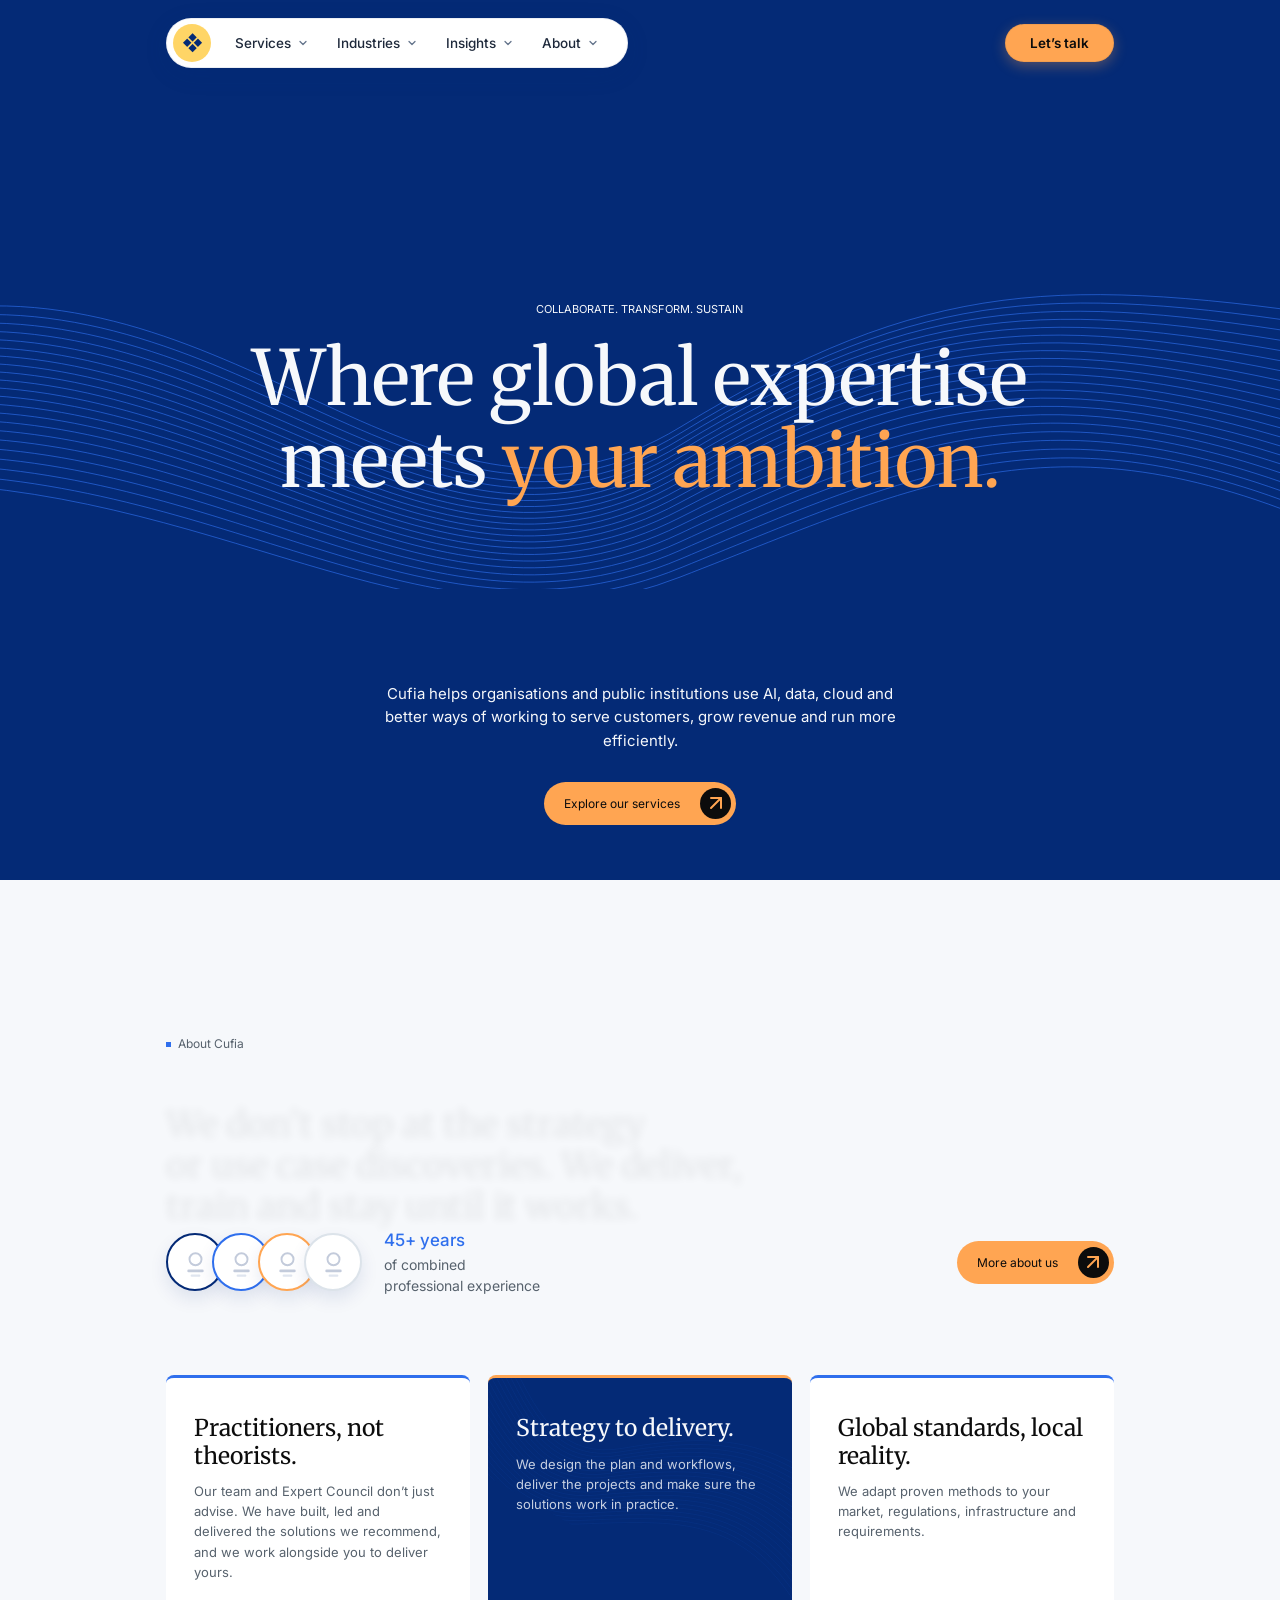
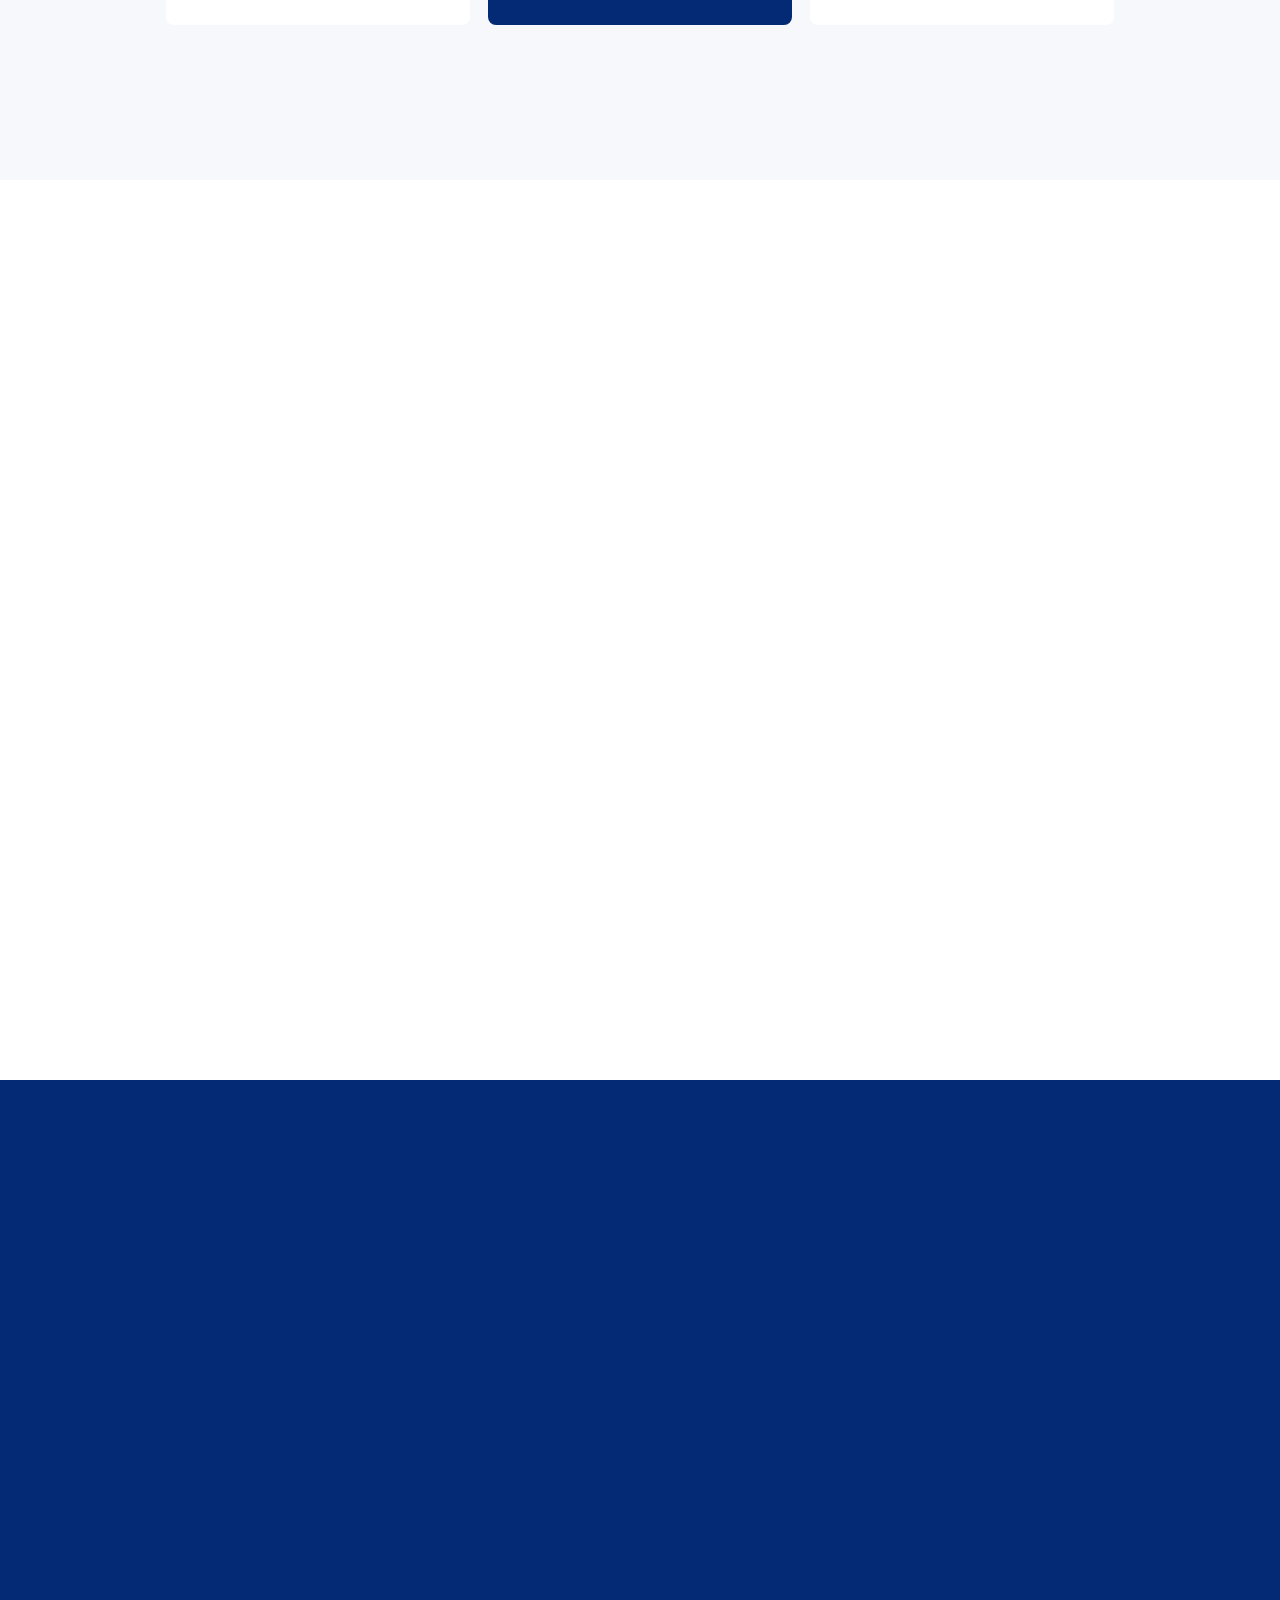
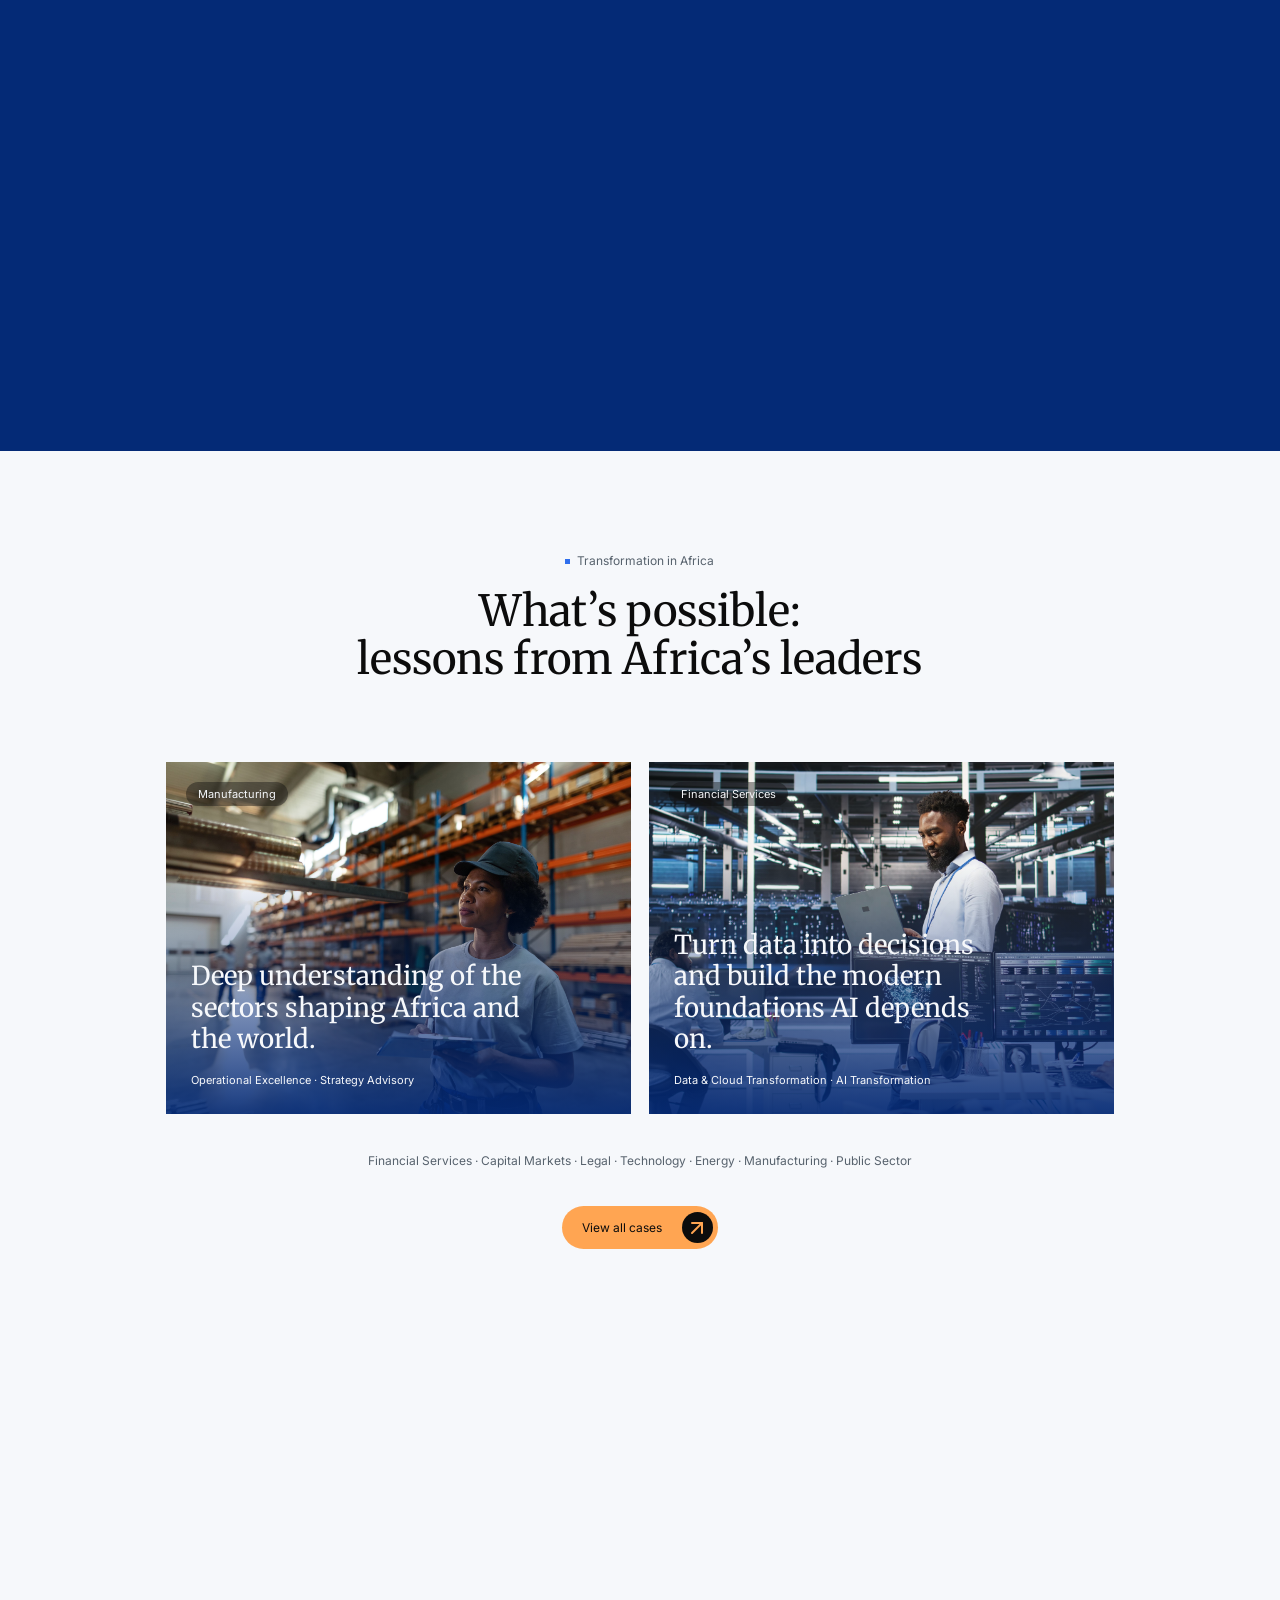
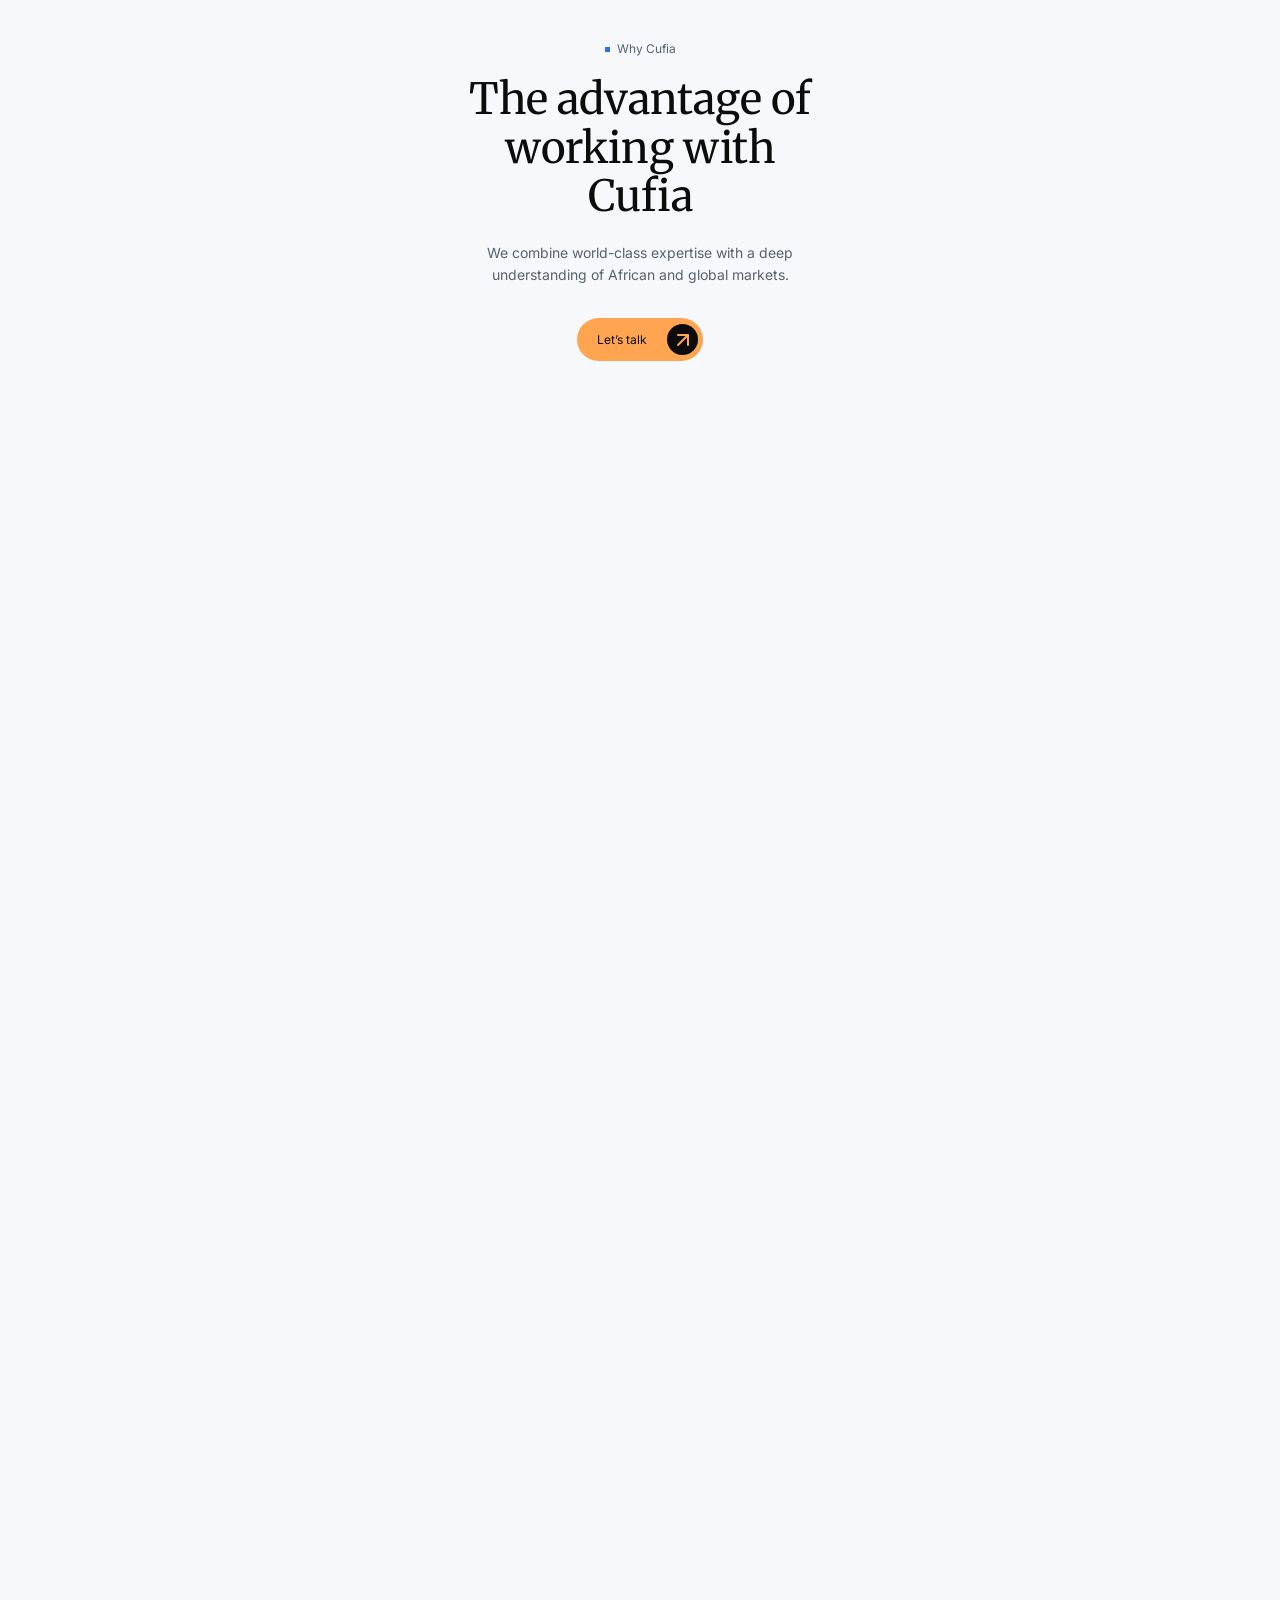
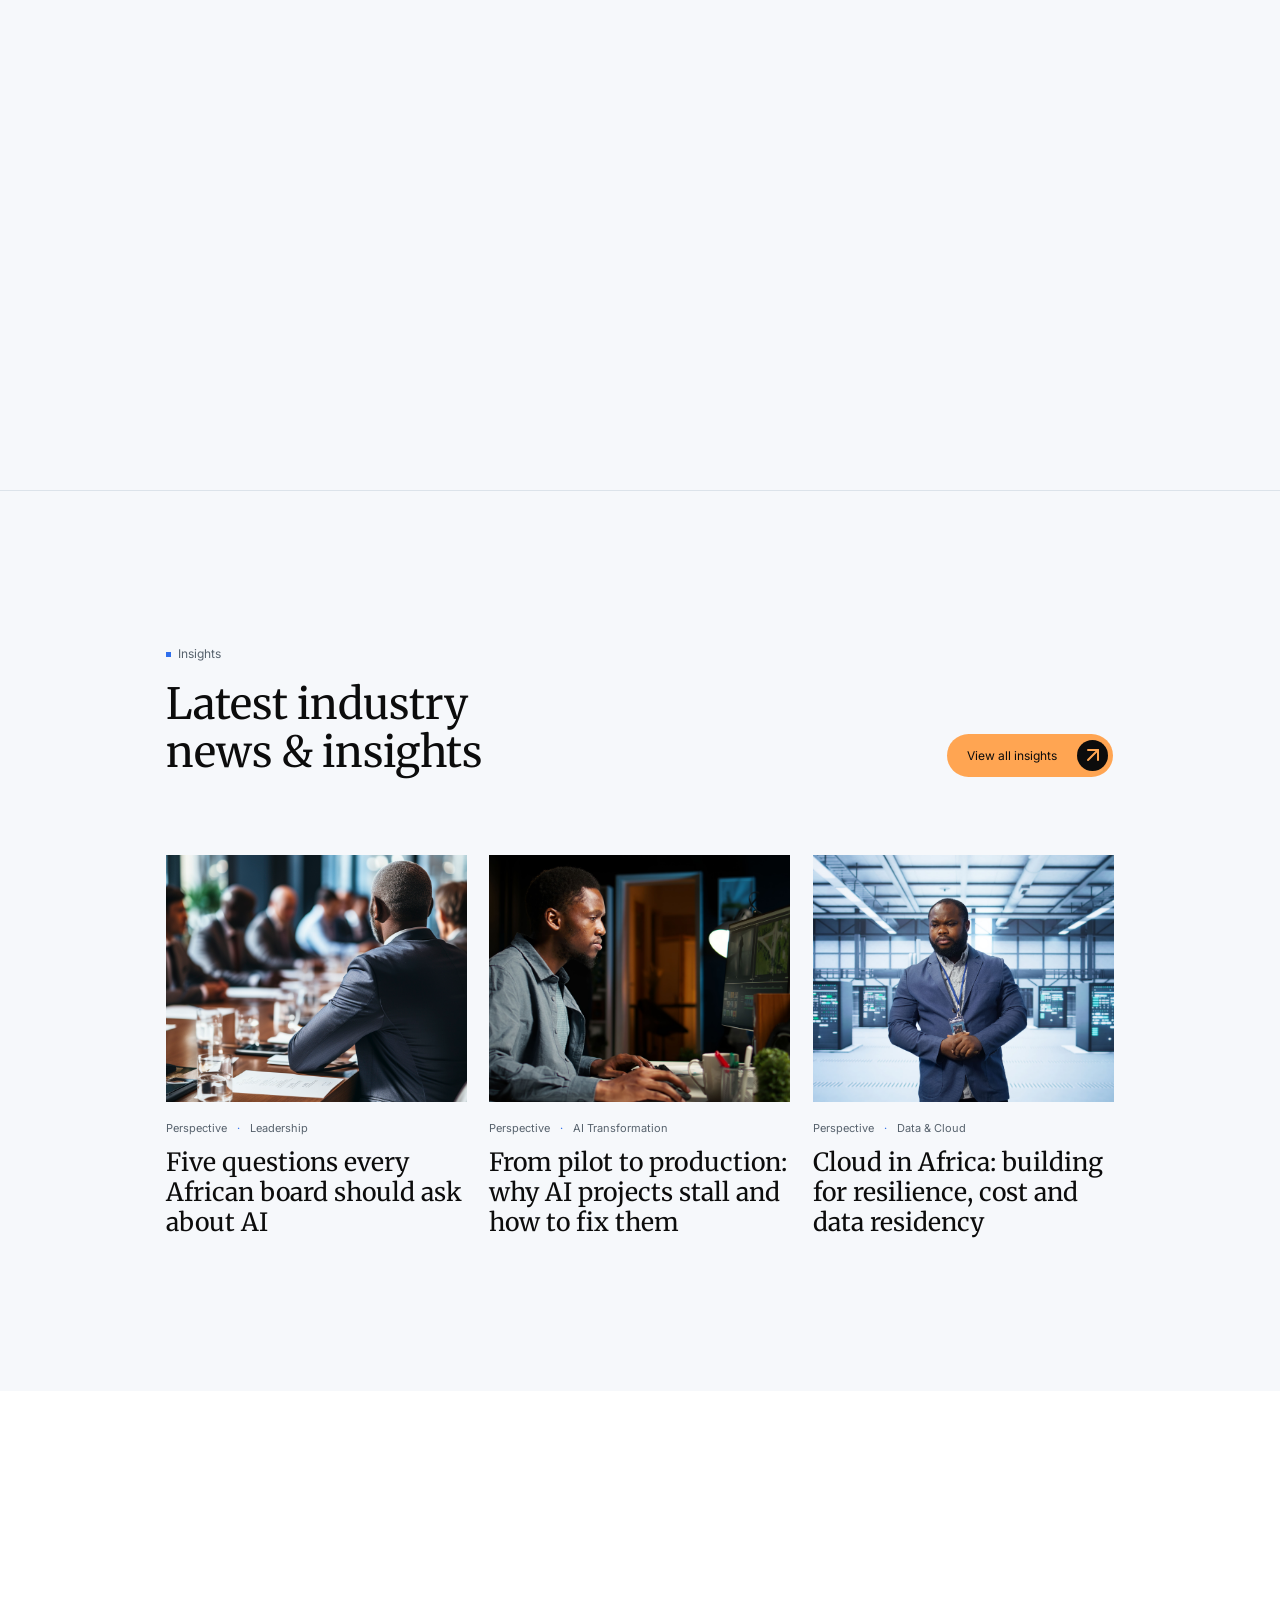
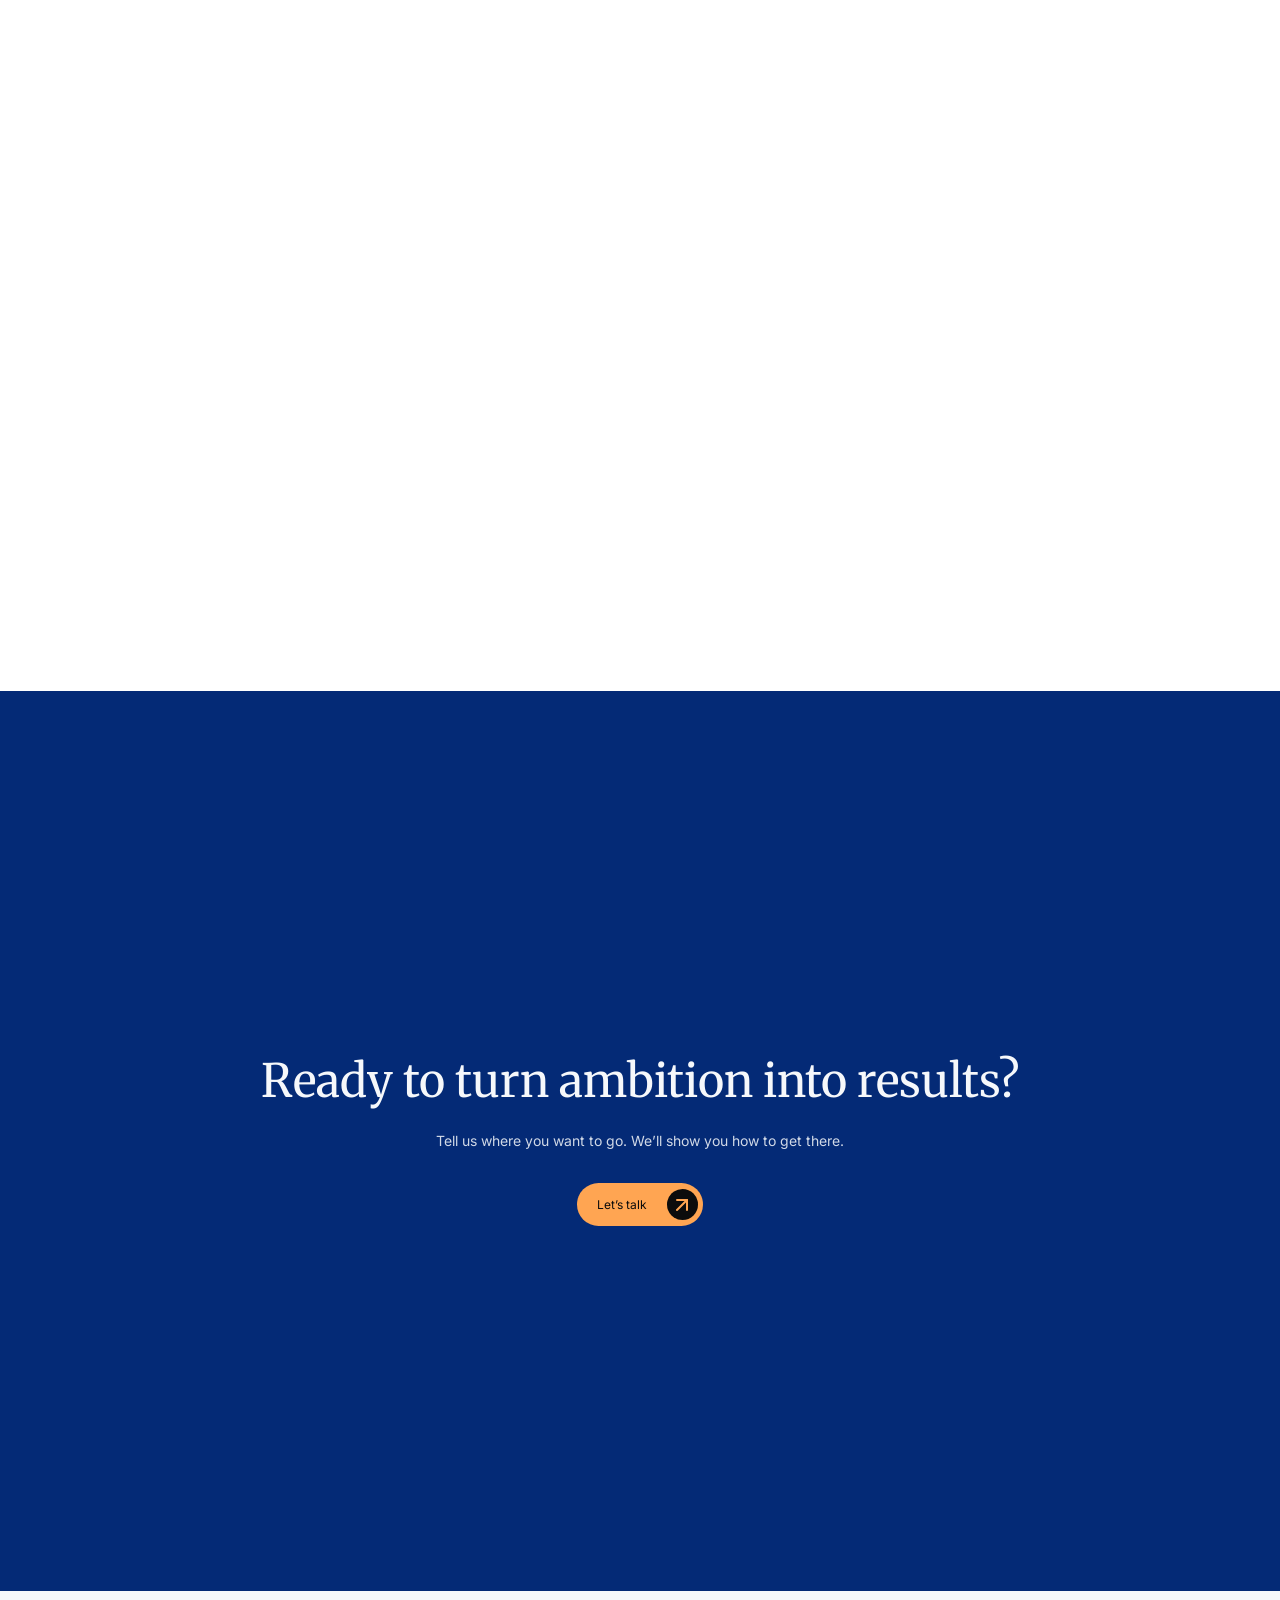
==== commit d6011a41: "Added sticky footer, arrow CTA and newsletter subscription Last edits on homepage before correction" ====
--- a/index.html
+++ b/index.html
@@ -1828,104 +1828,117 @@
           </div>
         </div>
       </section>
-      <!-- ==================== FOOTER SECTION ==================== -->
-      <footer class="footer-section screen-section" id="contact">
-        <div class="wrap footer-inner">
-          <div class="footer-cta reveal-zoom">
-            <img
-              alt="A conversation between business professionals"
-              src="CTA.jpg"
-            />
-            <div>
-              <h2>Ready to turn ambition into results?</h2>
-              <p>
-                Tell us where you want to go.<br />We’ll show you how to get
-                there.
-              </p>
-              <div class="footer-cta-row">
-                <a
-                  class="inline-flex items-center justify-center gap-2 whitespace-nowrap rounded-md text-sm font-medium cursor-pointer transition-colors focus-visible:outline-none focus-visible:ring-1 focus-visible:ring-ring disabled:pointer-events-none disabled:opacity-50 disabled:cursor-not-allowed [&amp;_svg]:pointer-events-none [&amp;_svg]:size-4 [&amp;_svg]:shrink-0 bg-primary text-primary-foreground shadow hover:bg-primary/90 h-9 px-4 py-2 cufia-cta"
-                  href="mailto:?subject=Cufia%20consultation"
-                  >Let’s talk<span
-                    ><svg
-                      aria-hidden="true"
-                      class="lucide lucide-arrow-up-right"
-                      fill="none"
-                      height="24"
-                      stroke="currentColor"
-                      stroke-linecap="round"
-                      stroke-linejoin="round"
-                      stroke-width="2"
-                      viewbox="0 0 24 24"
-                      width="24"
-                      xmlns="http://www.w3.org/2000/svg"
-                    >
-                      <path d="M7 7h10v10"></path>
-                      <path d="M7 17 17 7"></path></svg></span
-                ></a>
-                <p>
-                  <strong>45+ years</strong><br />Combined professional
-                  experience
-                </p>
-              </div>
-            </div>
-          </div>
-          <div class="footer-columns reveal-item">
-            <div class="footer-message">
-              <h3>Collaborate. Transform. Sustain</h3>
-              <p>Where global expertise meets<br />your ambition every time.</p>
-              <a class="footer-logo logo" href="#top"
-                ><span class="brand-mark">❖</span>cufia</a
-              >
-            </div>
-            <div>
-              <h4>Services</h4>
-              <a href="#service-0">AI Transformation</a
-              ><a href="#service-1">Training</a
-              ><a href="#service-2">Digital Transformation</a
-              ><a href="#service-3">Strategy Advisory</a
-              ><a href="#service-4">Operational Excellence</a
-              ><a href="#service-5">Data &amp; Cloud Transformation</a
-              ><a href="#service-6">Product Management</a
-              ><a href="#service-7">Project Management</a>
-            </div>
-            <div>
-              <h4>Pages</h4>
-              <a href="#top">Home</a><a href="#about">About</a
-              ><a href="#services">Services</a
-              ><a href="#industries">Industries</a
-              ><a href="#insights">Insights</a><a href="#contact">Contact</a>
-            </div>
-            <div>
-              <h4>Our approach</h4>
-              <a href="#approach">Discover</a><a href="#approach">Design</a
-              ><a href="#approach">Deliver</a><a href="#approach">Deepen</a>
-            </div>
-          </div>
-          <div class="footer-bottom reveal-item">
-            <p>© 2026 Cufia. All rights reserved.</p>
-            <a href="#top"
-              >Back to top
-              <svg
+      <!-- ==================== CTA SECTION ==================== -->
+      <section class="cta-section screen-section" id="contact">
+        <div class="wrap cta-inner reveal-zoom">
+          <h2>Ready to turn ambition into results?</h2>
+          <p>Tell us where you want to go. We’ll show you how to get there.</p>
+          <a
+            class="inline-flex items-center justify-center gap-2 whitespace-nowrap rounded-md text-sm font-medium cursor-pointer transition-colors focus-visible:outline-none focus-visible:ring-1 focus-visible:ring-ring disabled:pointer-events-none disabled:opacity-50 disabled:cursor-not-allowed [&amp;_svg]:pointer-events-none [&amp;_svg]:size-4 [&amp;_svg]:shrink-0 bg-primary text-primary-foreground shadow hover:bg-primary/90 h-9 px-4 py-2 cufia-cta"
+            href="mailto:?subject=Cufia%20consultation"
+            data-arrow-cta
+            >Let’s talk<span
+              ><svg
                 aria-hidden="true"
                 class="lucide lucide-arrow-up-right"
                 fill="none"
-                height="16"
+                height="24"
                 stroke="currentColor"
                 stroke-linecap="round"
                 stroke-linejoin="round"
                 stroke-width="2"
                 viewbox="0 0 24 24"
-                width="16"
+                width="24"
                 xmlns="http://www.w3.org/2000/svg"
               >
                 <path d="M7 7h10v10"></path>
-                <path d="M7 17 17 7"></path></svg
-            ></a>
+                <path d="M7 17 17 7"></path></svg></span
+          ></a>
+        </div>
+      </section>
+      <!-- ==================== FOOTER SECTION ==================== -->
+      <!-- ==================== FOOTER SECTION (sticky reveal) ==================== -->
+      <footer class="sticky-footer">
+        <div class="sticky-footer-fixed">
+          <div class="sticky-footer-scroll">
+            <div class="sticky-footer-inner">
+              <div aria-hidden="true" class="sticky-footer-glow">
+                <div></div>
+                <div></div>
+                <div></div>
+              </div>
+              <div class="sticky-footer-main">
+                <div class="sticky-footer-brand footer-anim" style="--d: 0.1s">
+                  <a class="footer-logo" href="#top"><span class="brand-mark">❖</span>cufia</a>
+                  <h3>Collaborate. Transform. Sustain</h3>
+                  <p>Where global expertise meets<br />your ambition every time.</p>
+                  <div class="footer-socials">
+                    <a aria-label="Facebook" href="#"><svg aria-hidden="true" fill="none" height="16" stroke="currentColor" stroke-linecap="round" stroke-linejoin="round" stroke-width="2" viewBox="0 0 24 24" width="16" xmlns="http://www.w3.org/2000/svg"><path d="M18 2h-3a5 5 0 0 0-5 5v3H7v4h3v8h4v-8h3l1-4h-4V7a1 1 0 0 1 1-1h3z"></path></svg></a>
+                    <a aria-label="Instagram" href="#"><svg aria-hidden="true" fill="none" height="16" stroke="currentColor" stroke-linecap="round" stroke-linejoin="round" stroke-width="2" viewBox="0 0 24 24" width="16" xmlns="http://www.w3.org/2000/svg"><rect width="20" height="20" x="2" y="2" rx="5" ry="5"></rect><path d="M16 11.37A4 4 0 1 1 12.63 8 4 4 0 0 1 16 11.37z"></path><line x1="17.5" x2="17.51" y1="6.5" y2="6.5"></line></svg></a>
+                    <a aria-label="YouTube" href="#"><svg aria-hidden="true" fill="none" height="16" stroke="currentColor" stroke-linecap="round" stroke-linejoin="round" stroke-width="2" viewBox="0 0 24 24" width="16" xmlns="http://www.w3.org/2000/svg"><path d="M2.5 17a24.12 24.12 0 0 1 0-10 2 2 0 0 1 1.4-1.4 49.56 49.56 0 0 1 16.2 0A2 2 0 0 1 21.5 7a24.12 24.12 0 0 1 0 10 2 2 0 0 1-1.4 1.4 49.55 49.55 0 0 1-16.2 0A2 2 0 0 1 2.5 17"></path><path d="m10 15 5-3-5-3z"></path></svg></a>
+                    <a aria-label="LinkedIn" href="#"><svg aria-hidden="true" fill="none" height="16" stroke="currentColor" stroke-linecap="round" stroke-linejoin="round" stroke-width="2" viewBox="0 0 24 24" width="16" xmlns="http://www.w3.org/2000/svg"><path d="M16 8a6 6 0 0 1 6 6v7h-4v-7a2 2 0 0 0-2-2 2 2 0 0 0-2 2v7h-4v-7a6 6 0 0 1 6-6z"></path><rect width="4" height="12" x="2" y="9"></rect><circle cx="4" cy="4" r="2"></circle></svg></a>
+                  </div>
+                </div>
+                <div class="footer-group footer-anim" style="--d: 0.2s">
+                  <h4>Services</h4>
+                  <ul>
+                    <li><a href="#service-0">AI Transformation</a></li>
+                    <li><a href="#service-1">Training</a></li>
+                    <li><a href="#service-2">Digital Transformation</a></li>
+                    <li><a href="#service-3">Strategy Advisory</a></li>
+                    <li><a href="#service-4">Operational Excellence</a></li>
+                    <li><a href="#service-5">Data &amp; Cloud Transformation</a></li>
+                    <li><a href="#service-6">Product Management</a></li>
+                    <li><a href="#service-7">Project Management</a></li>
+                  </ul>
+                </div>
+                <div class="footer-group footer-anim" style="--d: 0.3s">
+                  <h4>Pages</h4>
+                  <ul>
+                    <li><a href="#top">Home</a></li>
+                    <li><a href="#about">About</a></li>
+                    <li><a href="#services">Services</a></li>
+                    <li><a href="#industries">Industries</a></li>
+                    <li><a href="#insights">Insights</a></li>
+                    <li><a href="#contact">Contact</a></li>
+                  </ul>
+                </div>
+                <div class="footer-group footer-anim" style="--d: 0.4s">
+                  <h4>Our approach</h4>
+                  <ul>
+                    <li><a href="#approach">Discover</a></li>
+                    <li><a href="#approach">Design</a></li>
+                    <li><a href="#approach">Deliver</a></li>
+                    <li><a href="#approach">Deepen</a></li>
+                  </ul>
+                </div>
+              </div>
+              <div class="footer-newsletter footer-anim" style="--d: 0.5s">
+                <h3>Stay informed</h3>
+                <p>Get practical insights on AI and transformation in Africa, once a month.</p>
+                <form class="newsletter-form" id="newsletterForm" novalidate>
+                  <label class="sr-only" for="newsletterEmail">Email address</label>
+                  <input autocomplete="email" id="newsletterEmail" name="email" placeholder="Enter your email" type="email" />
+                  <button type="submit">Subscribe</button>
+                </form>
+                <p aria-live="polite" class="newsletter-msg" id="newsletterMsg" role="status"></p>
+              </div>
+              <div class="sticky-footer-bottom">
+                <p>© 2026 Cufia. All rights reserved.</p>
+                <nav aria-label="Legal" class="footer-legal">
+                  <a href="#">Privacy Policy</a>
+                  <a href="#">Terms of Service</a>
+                  <a href="#">Cookie Policy</a>
+                </nav>
+                <a href="#top">Back to top <svg aria-hidden="true" class="lucide lucide-arrow-up-right" fill="none" height="16" stroke="currentColor" stroke-linecap="round" stroke-linejoin="round" stroke-width="2" viewBox="0 0 24 24" width="16" xmlns="http://www.w3.org/2000/svg"><path d="M7 7h10v10"></path><path d="M7 17 17 7"></path></svg></a>
+              </div>
+            </div>
           </div>
         </div>
       </footer>
     </main>
+    <!-- Arrow CTA overlay: draws the dashed arrow from the cursor to the footer CTA button -->
+    <canvas aria-hidden="true" class="arrow-cta-canvas" id="arrowCtaCanvas"></canvas>
     <script src="https://cdnjs.cloudflare.com/ajax/libs/gsap/3.12.5/gsap.min.js"></script>
     <script src="script.js"></script>
   </body>
--- a/styles.css
+++ b/styles.css
@@ -33,11 +33,6 @@
     transparent 30%,
     rgba(4, 42, 118, 0.92) 100%
   );
-  --footer-scrim: linear-gradient(
-    180deg,
-    rgba(4, 42, 118, 0.42),
-    rgba(4, 42, 118, 0.96)
-  );
   --menu-shadow: 0 12px 32px rgba(4, 42, 118, 0.22);
 
   /* ---- Cufia brand palette (HEX) ---- */
@@ -1728,110 +1723,353 @@
 /* ==========================================================================
    13. FOOTER SECTION
    ========================================================================== */
-.footer-section {
+/* CTA SECTION (own viewport, sits above the footer) */
+.cta-section {
   background: var(--imperial-blue);
   color: var(--on-dark);
 }
-.footer-inner {
+.cta-inner {
   min-height: 100svh;
   display: flex;
   flex-direction: column;
-}
-.footer-cta {
+  align-items: center;
+  justify-content: center;
+  text-align: center;
+  padding-block: 80px;
+}
+.cta-inner h2 {
+  font-size: 46px;
+}
+.cta-inner > p {
+  margin-top: 22px;
+  opacity: 0.85;
+}
+.cta-inner > a {
+  margin-top: 32px;
+}
+/* ==========================================================================
+   FOOTER (sticky reveal): fixed behind the page, uncovered as the CTA scrolls away.
+   Height is fixed (720px) so the clip-path box and the fixed layer match.
+   ========================================================================== */
+.sticky-footer {
   position: relative;
-  min-height: 440px;
-  display: grid;
-  place-items: center;
-  text-align: center;
-  padding: 80px 30px;
-  overflow: hidden;
-}
-.footer-cta > img {
+  width: 100%;
+  height: 720px;
+  clip-path: polygon(0% 0, 100% 0%, 100% 100%, 0 100%);
+}
+.sticky-footer-fixed {
+  position: fixed;
+  bottom: 0;
+  width: 100%;
+  height: 720px;
+}
+.sticky-footer-scroll {
+  position: sticky;
+  top: calc(100vh - 720px);
+  height: 100%;
+  overflow-y: auto;
+}
+.sticky-footer-inner {
+  position: relative;
+  display: flex;
+  flex-direction: column;
+  justify-content: space-between;
+  gap: 20px;
+  width: 100%;
+  min-height: 100%;
+  padding: 32px 16px;
+  background: #ffffff;
+  color: var(--text-ink);
+  border-top: 1px solid var(--border);
+}
+.sticky-footer-glow {
   position: absolute;
   inset: 0;
-}
-.footer-cta::after {
-  content: "";
+  z-index: 0;
+  isolation: isolate;
+  contain: strict;
+  pointer-events: none;
+}
+.sticky-footer-glow > div {
   position: absolute;
-  inset: 0;
-  background: var(--footer-scrim);
-}
-.footer-cta > div {
+  top: 0;
+  left: 0;
+  height: 1280px;
+  border-radius: 9999px;
+  rotate: -45deg;
+}
+.sticky-footer-glow > div:nth-child(1) {
+  width: 560px;
+  translate: 0 -350px;
+  background: radial-gradient(
+    68.54% 68.72% at 55.02% 31.46%,
+    color-mix(in srgb, var(--imperial-blue) 6%, transparent) 0,
+    color-mix(in srgb, var(--imperial-blue) 2%, transparent) 50%,
+    color-mix(in srgb, var(--imperial-blue) 1%, transparent) 80%
+  );
+}
+.sticky-footer-glow > div:nth-child(2),
+.sticky-footer-glow > div:nth-child(3) {
+  width: 240px;
+  background: radial-gradient(
+    50% 50% at 50% 50%,
+    color-mix(in srgb, var(--imperial-blue) 4%, transparent) 0,
+    color-mix(in srgb, var(--imperial-blue) 1%, transparent) 80%,
+    transparent 100%
+  );
+}
+.sticky-footer-glow > div:nth-child(2) {
+  translate: 5% -50%;
+}
+.sticky-footer-glow > div:nth-child(3) {
+  translate: 0 -350px;
+}
+.sticky-footer-main {
   position: relative;
   z-index: 1;
-}
-.footer-cta h2 {
-  font-size: 46px;
-}
-.footer-cta > div > p {
-  margin-top: 22px;
-  opacity: 0.85;
-}
-.footer-cta-row {
-  display: flex;
-  align-items: center;
-  justify-content: center;
-  gap: 28px;
-  margin-top: 32px;
-}
-.footer-cta-row p {
-  font-size: 11px;
-  text-align: left;
-  opacity: 0.8;
-}
-.footer-cta-row strong {
-  color: var(--teal);
-  font-size: 17px;
-}
-.footer-columns {
-  display: grid;
-  grid-template-columns: 1.65fr 1.3fr 0.8fr 0.8fr;
-  gap: 40px;
-  padding: 60px 25px;
-  border-top: 1px solid color-mix(in oklch, var(--on-dark) 9%, transparent);
-  flex: 1;
-}
-.footer-columns h4 {
-  font-size: 11px;
-  text-transform: uppercase;
-  margin-bottom: 20px;
-  opacity: 0.65;
-}
-.footer-columns h3 {
+  display: flex;
+  flex-direction: column;
+  gap: 32px;
+  margin-top: 40px;
+}
+.sticky-footer-brand {
+  width: 100%;
+  max-width: 384px;
+  min-width: 288px;
+  display: flex;
+  flex-direction: column;
+  gap: 16px;
+}
+.sticky-footer-brand h3 {
   font-family: var(--font-sans);
   font-size: 19px;
-  max-width: 280px;
-}
-.footer-columns p {
-  opacity: 0.65;
+  color: var(--imperial-blue);
+}
+.sticky-footer-brand p {
+  font-size: 14px;
+  color: var(--muted-foreground);
+}
+.footer-logo {
+  font-family: var(--font-sans);
+  font-size: 26px;
+  font-weight: 600;
+  color: var(--imperial-blue);
+  display: inline-flex;
+  align-items: center;
+  gap: 4px;
+}
+.footer-socials {
+  display: flex;
+  gap: 8px;
+}
+.footer-socials a {
+  display: inline-flex;
+  align-items: center;
+  justify-content: center;
+  width: 32px;
+  height: 32px;
+  border: 1px solid var(--border);
+  border-radius: 6px;
+  background: #ffffff;
+  color: var(--imperial-blue);
+  transition: background 0.2s, color 0.2s;
+}
+.footer-socials a:hover {
+  opacity: 1;
+  background: var(--imperial-blue);
+  color: #ffffff;
+}
+.footer-group {
+  width: 100%;
+  margin-bottom: 40px;
+}
+.footer-group h4 {
+  font-size: 14px;
+  font-weight: 500;
+  text-transform: uppercase;
+  color: var(--imperial-blue);
+}
+.footer-group ul {
+  list-style: none;
+  margin: 16px 0 0;
+  padding: 0;
+  display: flex;
+  flex-direction: column;
+  gap: 8px;
+  font-size: 14px;
+}
+.footer-group a {
+  display: inline-flex;
+  align-items: center;
+  color: var(--muted-foreground);
+  transition: color 0.3s;
+}
+.footer-group a:hover {
+  opacity: 1;
+  color: var(--imperial-blue);
+}
+.sticky-footer-bottom {
+  position: relative;
+  z-index: 1;
+  display: flex;
+  flex-direction: column;
+  align-items: center;
+  justify-content: space-between;
+  gap: 8px;
+  padding-top: 8px;
+  border-top: 1px solid var(--border);
+  font-size: 14px;
+  color: var(--muted-foreground);
+}
+.sticky-footer-bottom p,
+.sticky-footer-bottom a {
+  font-size: 14px;
+}
+.sticky-footer-bottom a {
+  display: inline-flex;
+  align-items: center;
+  gap: 8px;
+}
+.footer-newsletter {
+  position: relative;
+  z-index: 1;
+  width: 100%;
+  max-width: 480px;
+  margin-inline: auto;
+  text-align: center;
+}
+.footer-newsletter h3 {
+  font-size: 24px;
+  color: var(--imperial-blue);
+}
+.footer-newsletter > p:not(.newsletter-msg) {
+  margin-top: 8px;
+  font-size: 14px;
+  color: var(--muted-foreground);
+}
+.newsletter-form {
+  display: flex;
+  gap: 8px;
+  margin-top: 20px;
+}
+.newsletter-form input {
+  flex: 1;
+  min-width: 0;
+  height: 40px;
+  padding: 0 12px;
+  border: 1px solid var(--border);
+  border-radius: 6px;
+  background: #ffffff;
+  color: var(--text-ink);
+  font: inherit;
+  font-size: 14px;
+}
+.newsletter-form input:focus-visible {
+  outline: 2px solid var(--imperial-blue);
+  outline-offset: 1px;
+}
+.newsletter-form input[aria-invalid="true"] {
+  border-color: var(--destructive);
+}
+.newsletter-form button {
+  height: 40px;
+  padding: 0 20px;
+  border-radius: 6px;
+  background: var(--imperial-blue);
+  color: #ffffff;
+  font-size: 14px;
+  font-weight: 500;
+  white-space: nowrap;
+  transition: opacity 0.2s;
+}
+.newsletter-form button:hover {
+  opacity: 0.85;
+}
+.newsletter-form button:focus-visible {
+  outline: 2px solid var(--imperial-blue);
+  outline-offset: 2px;
+}
+.footer-newsletter .newsletter-msg {
+  min-height: 20px;
+  margin-top: 8px;
   font-size: 13px;
-  margin-top: 15px;
-}
-.footer-columns a:not(.logo) {
-  display: block;
-  font-size: 13px;
-  margin-bottom: 9px;
-  opacity: 0.85;
-}
-.footer-logo {
-  margin-top: 25px;
-}
-.footer-bottom {
-  display: flex;
-  align-items: center;
-  justify-content: space-between;
-  padding: 27px 25px;
-  border-top: 1px solid color-mix(in oklch, var(--on-dark) 9%, transparent);
-}
-.footer-bottom p,
-.footer-bottom a {
-  font-size: 12px;
-  opacity: 0.8;
-}
-.footer-bottom a {
-  display: flex;
-  gap: 10px;
-  align-items: center;
+}
+.newsletter-msg.is-error {
+  color: var(--destructive);
+}
+.newsletter-msg.is-success {
+  color: var(--imperial-blue);
+}
+.sr-only {
+  position: absolute;
+  width: 1px;
+  height: 1px;
+  padding: 0;
+  margin: -1px;
+  overflow: hidden;
+  clip: rect(0, 0, 0, 0);
+  white-space: nowrap;
+  border: 0;
+}
+.footer-legal {
+  display: flex;
+  flex-wrap: wrap;
+  justify-content: center;
+  gap: 8px 20px;
+}
+.footer-legal a:hover {
+  opacity: 1;
+  color: var(--imperial-blue);
+}
+@media (min-width: 768px) {
+  .sticky-footer-inner {
+    padding-inline: 48px;
+  }
+  .sticky-footer-main {
+    flex-direction: row;
+  }
+  .footer-group {
+    margin-bottom: 0;
+  }
+  .footer-group ul {
+    font-size: 12px;
+  }
+  .sticky-footer-bottom {
+    flex-direction: row;
+  }
+}
+@media (min-width: 1024px) {
+  .footer-group ul {
+    font-size: 14px;
+  }
+}
+@media (min-width: 1280px) {
+  .sticky-footer-main {
+    margin-top: 0;
+  }
+}
+/* Blur-fade entrance, triggered by script.js (section 9) when the footer starts to be uncovered */
+html.js-ready .footer-anim {
+  opacity: 0;
+  filter: blur(4px);
+  transform: translateY(-8px);
+  transition:
+    opacity 0.8s ease var(--d, 0.1s),
+    filter 0.8s ease var(--d, 0.1s),
+    transform 0.8s ease var(--d, 0.1s);
+}
+html.js-ready .sticky-footer.is-revealed .footer-anim {
+  opacity: 1;
+  filter: blur(0);
+  transform: none;
+}
+@media (prefers-reduced-motion: reduce) {
+  html.js-ready .footer-anim {
+    opacity: 1;
+    filter: none;
+    transform: none;
+    transition: none;
+  }
 }
 /* ==========================================================================
    14. RESPONSIVE BREAKPOINTS (DESKTOP, TABLET, MOBILE)
@@ -1946,9 +2184,6 @@
   .advantage-center h2 {
     font-size: 34px;
   }
-  .footer-columns {
-    gap: 25px;
-  }
 }
 @media (max-width: 700px) {
   .wrap {
@@ -2194,36 +2429,12 @@
   .faq-list details {
     padding: 21px 15px;
   }
-  .footer-inner {
+  .cta-inner {
     width: 100%;
-  }
-  .footer-cta {
-    min-height: 470px;
     padding-inline: 6%;
   }
-  .footer-cta h2 {
+  .cta-inner h2 {
     font-size: 35px;
-  }
-  .footer-cta-row {
-    gap: 18px;
-  }
-  .footer-columns {
-    grid-template-columns: 1.3fr 1fr;
-    padding: 45px 6%;
-    gap: 40px 22px;
-  }
-  .footer-message {
-    grid-column: 1/-1;
-  }
-  .footer-columns > div:last-child {
-    grid-column: 2;
-  }
-  .footer-bottom {
-    padding: 25px 6%;
-    gap: 15px;
-  }
-  .footer-bottom p {
-    font-size: 10px;
   }
 }
 @media (max-width: 1050px) and (min-width: 701px) {
@@ -2590,3 +2801,28 @@
   .svc-testimonials-head { flex-direction: column; align-items: start; }
   .svc-why { padding: 80px 0; }
 }
+/* ==========================================================================
+   ARROW CTA (footer "Let's talk" button): cursor-tracking dashed arrow
+   Colour comes from --sandy-brown (brand CTA colour). Change it here if needed.
+   ========================================================================== */
+:root {
+  --arrow-cta-color: var(--sandy-brown);
+}
+.arrow-cta-canvas {
+  position: fixed;
+  inset: 0;
+  width: 100vw;
+  height: 100vh;
+  pointer-events: none;
+  z-index: 50; /* above page content, below the floating header (100) */
+  opacity: 0;
+  transition: opacity 0.3s ease;
+}
+.arrow-cta-canvas.is-active {
+  opacity: 1;
+}
+@media (hover: none), (pointer: coarse) {
+  .arrow-cta-canvas {
+    display: none;
+  }
+}
